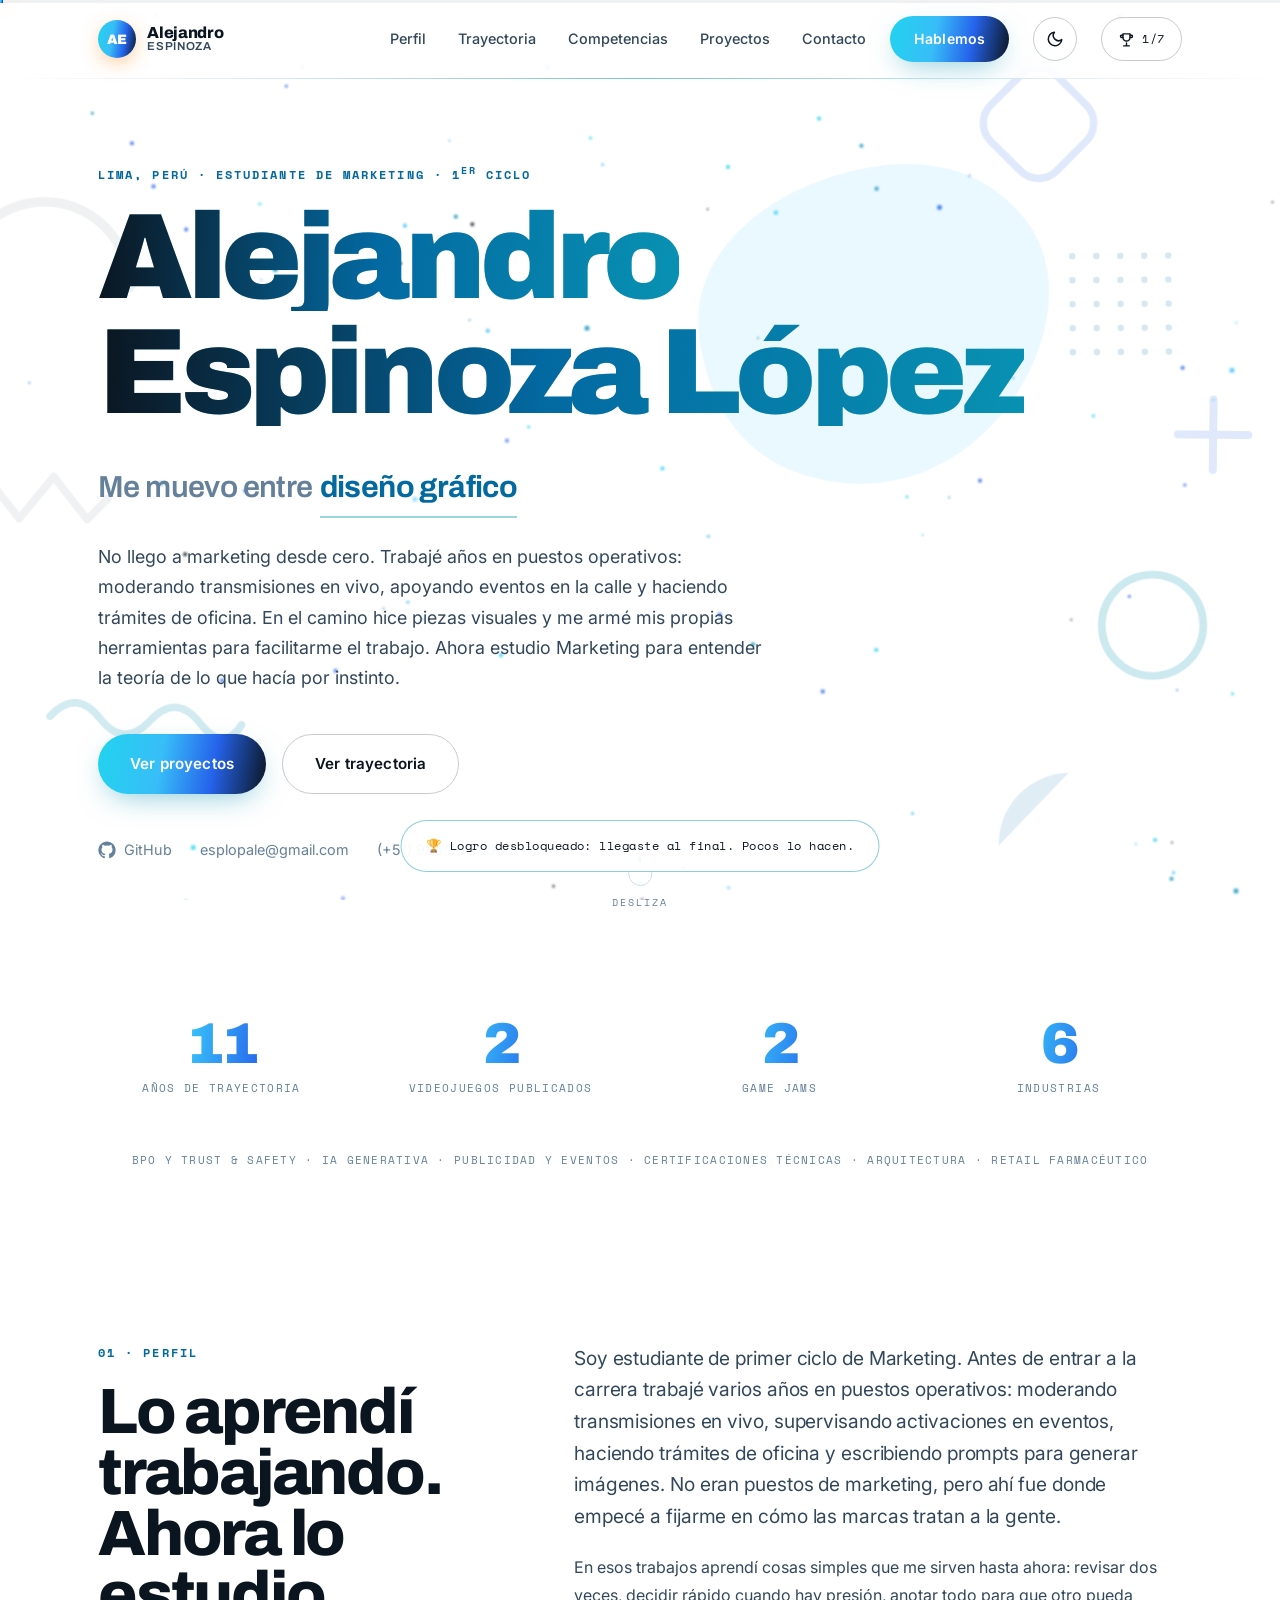
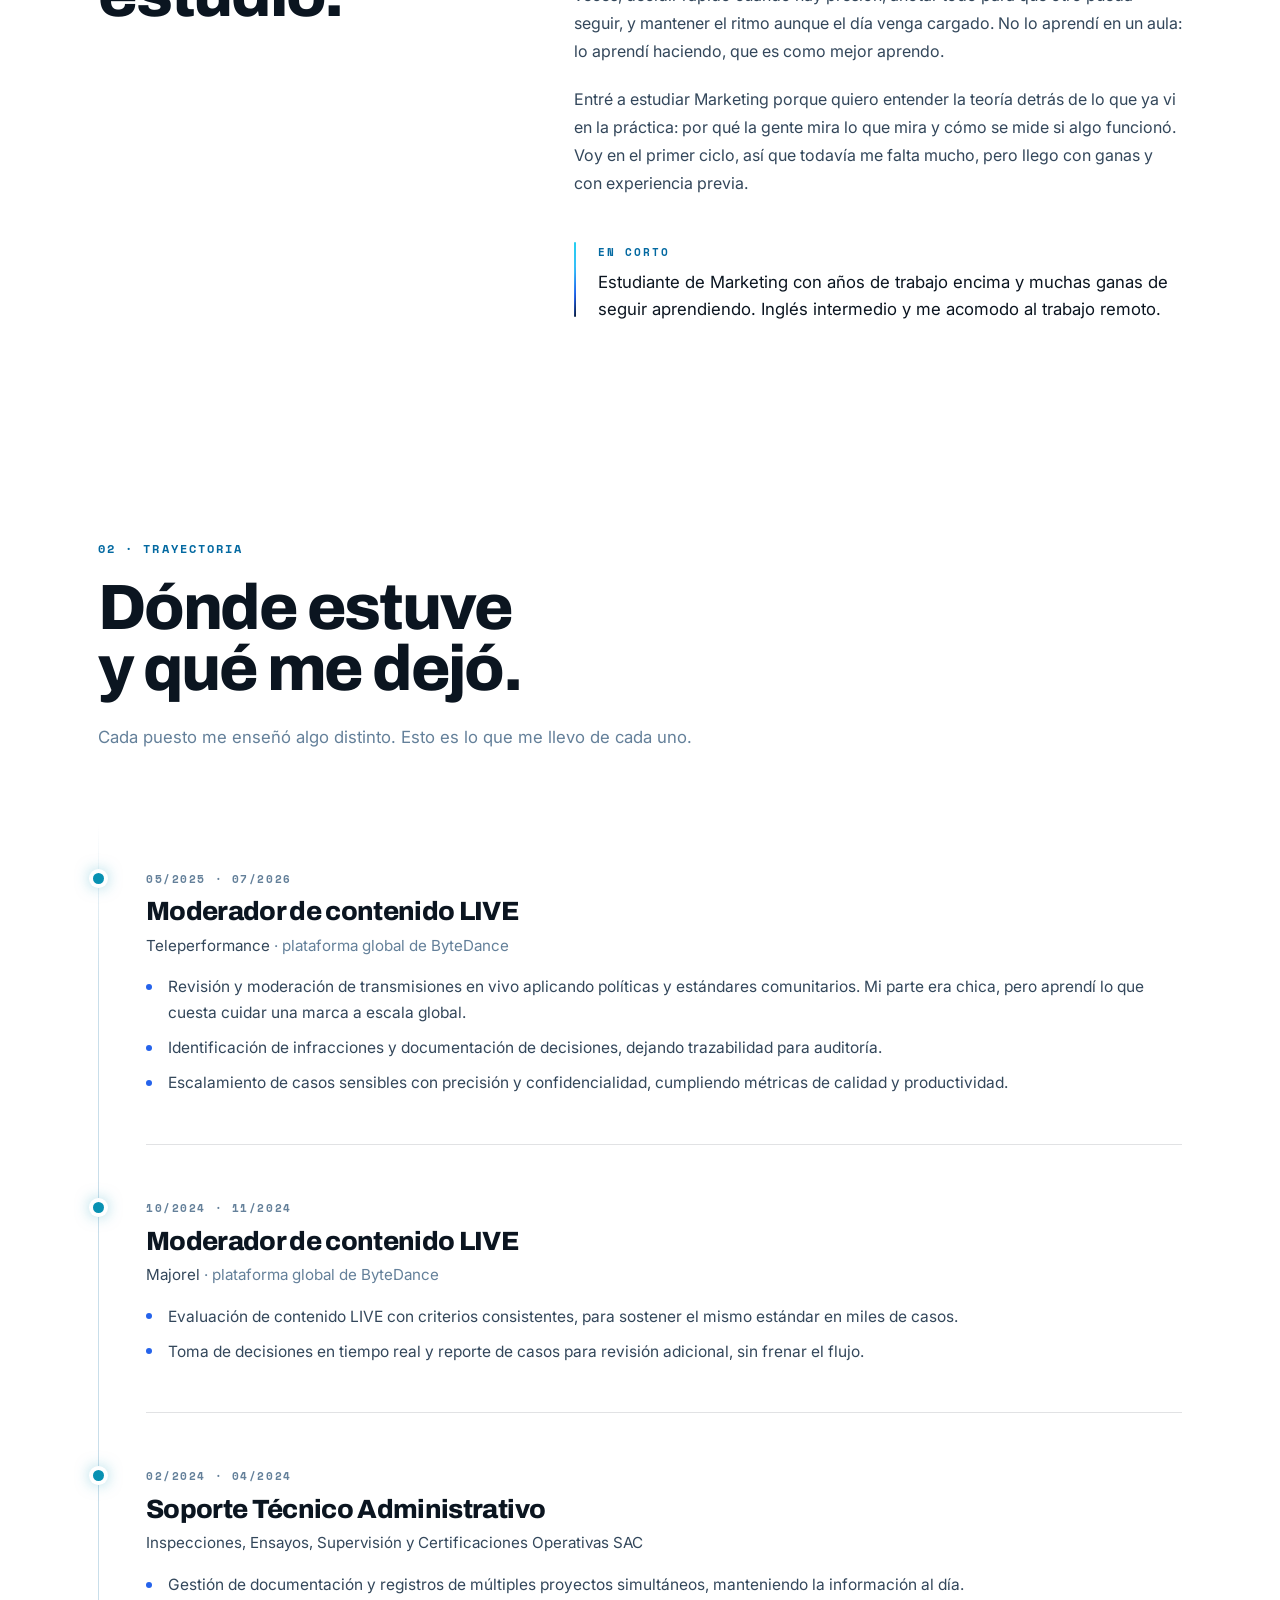
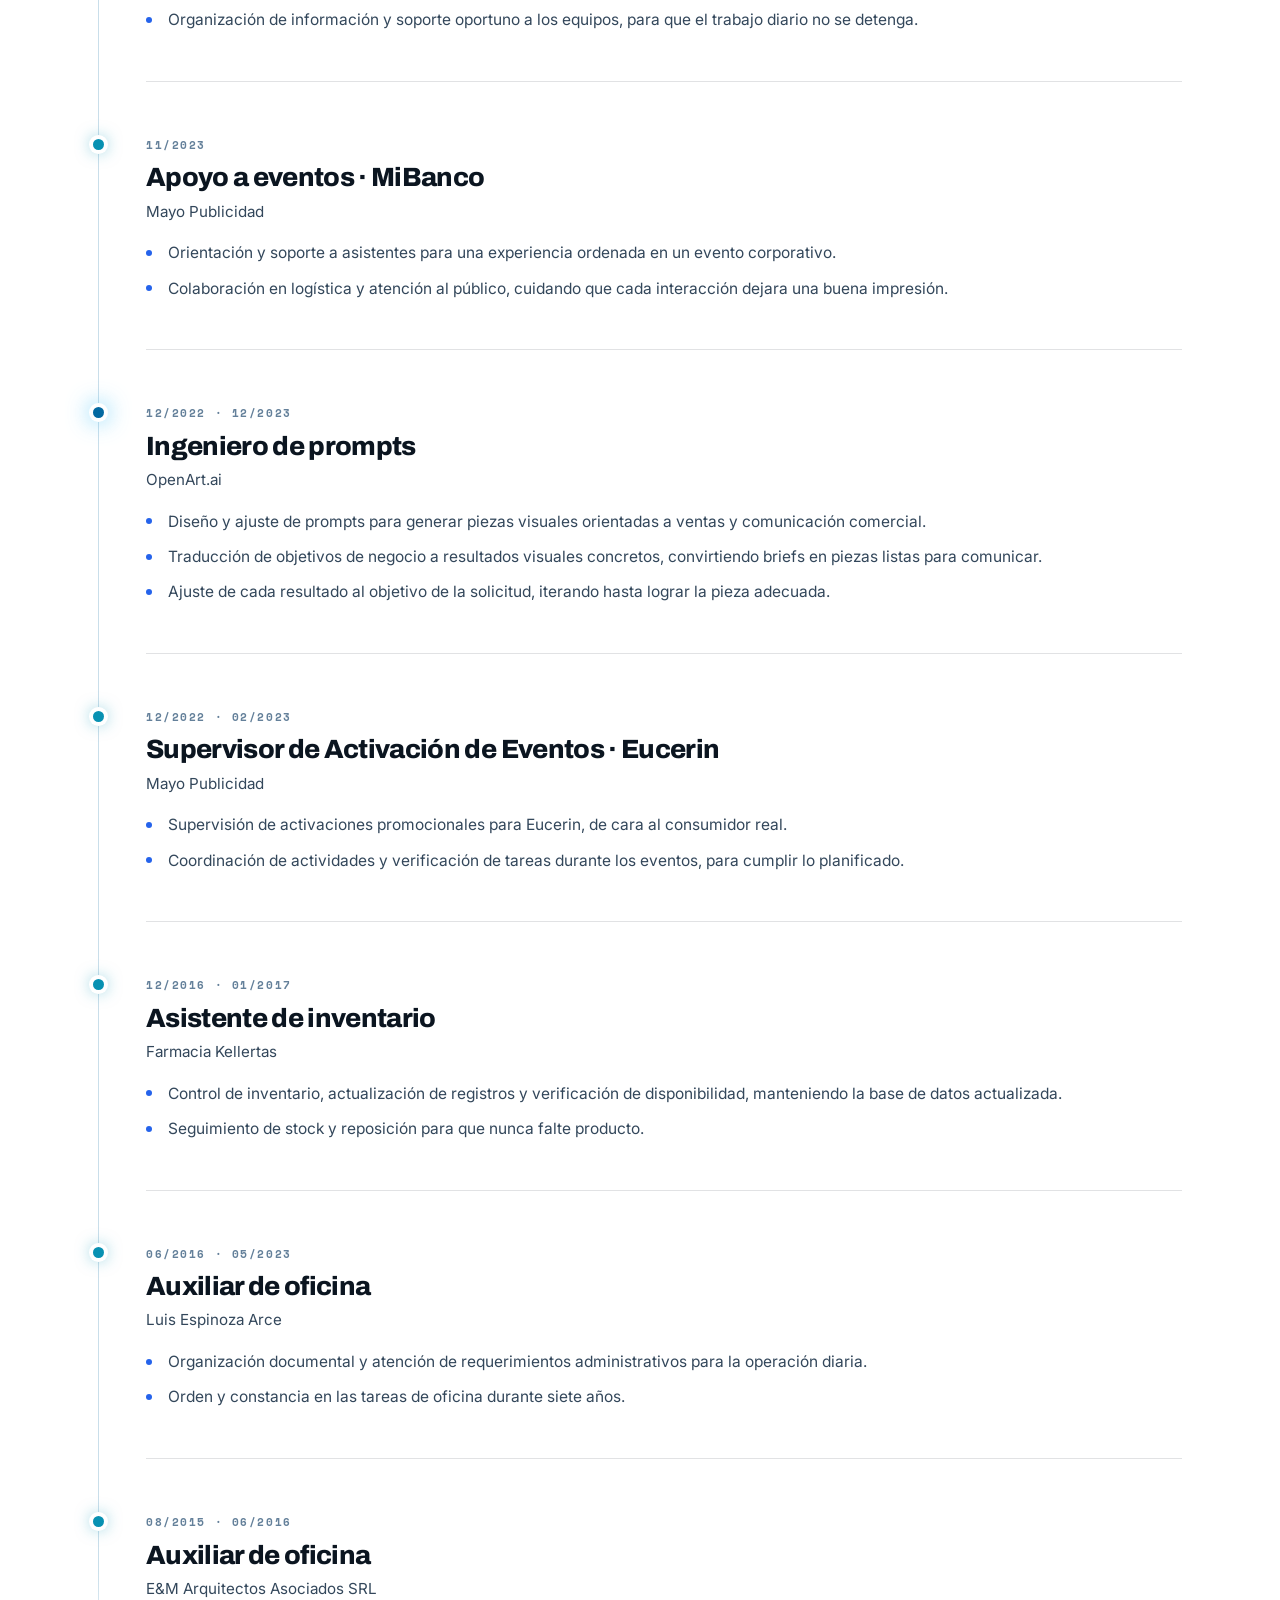
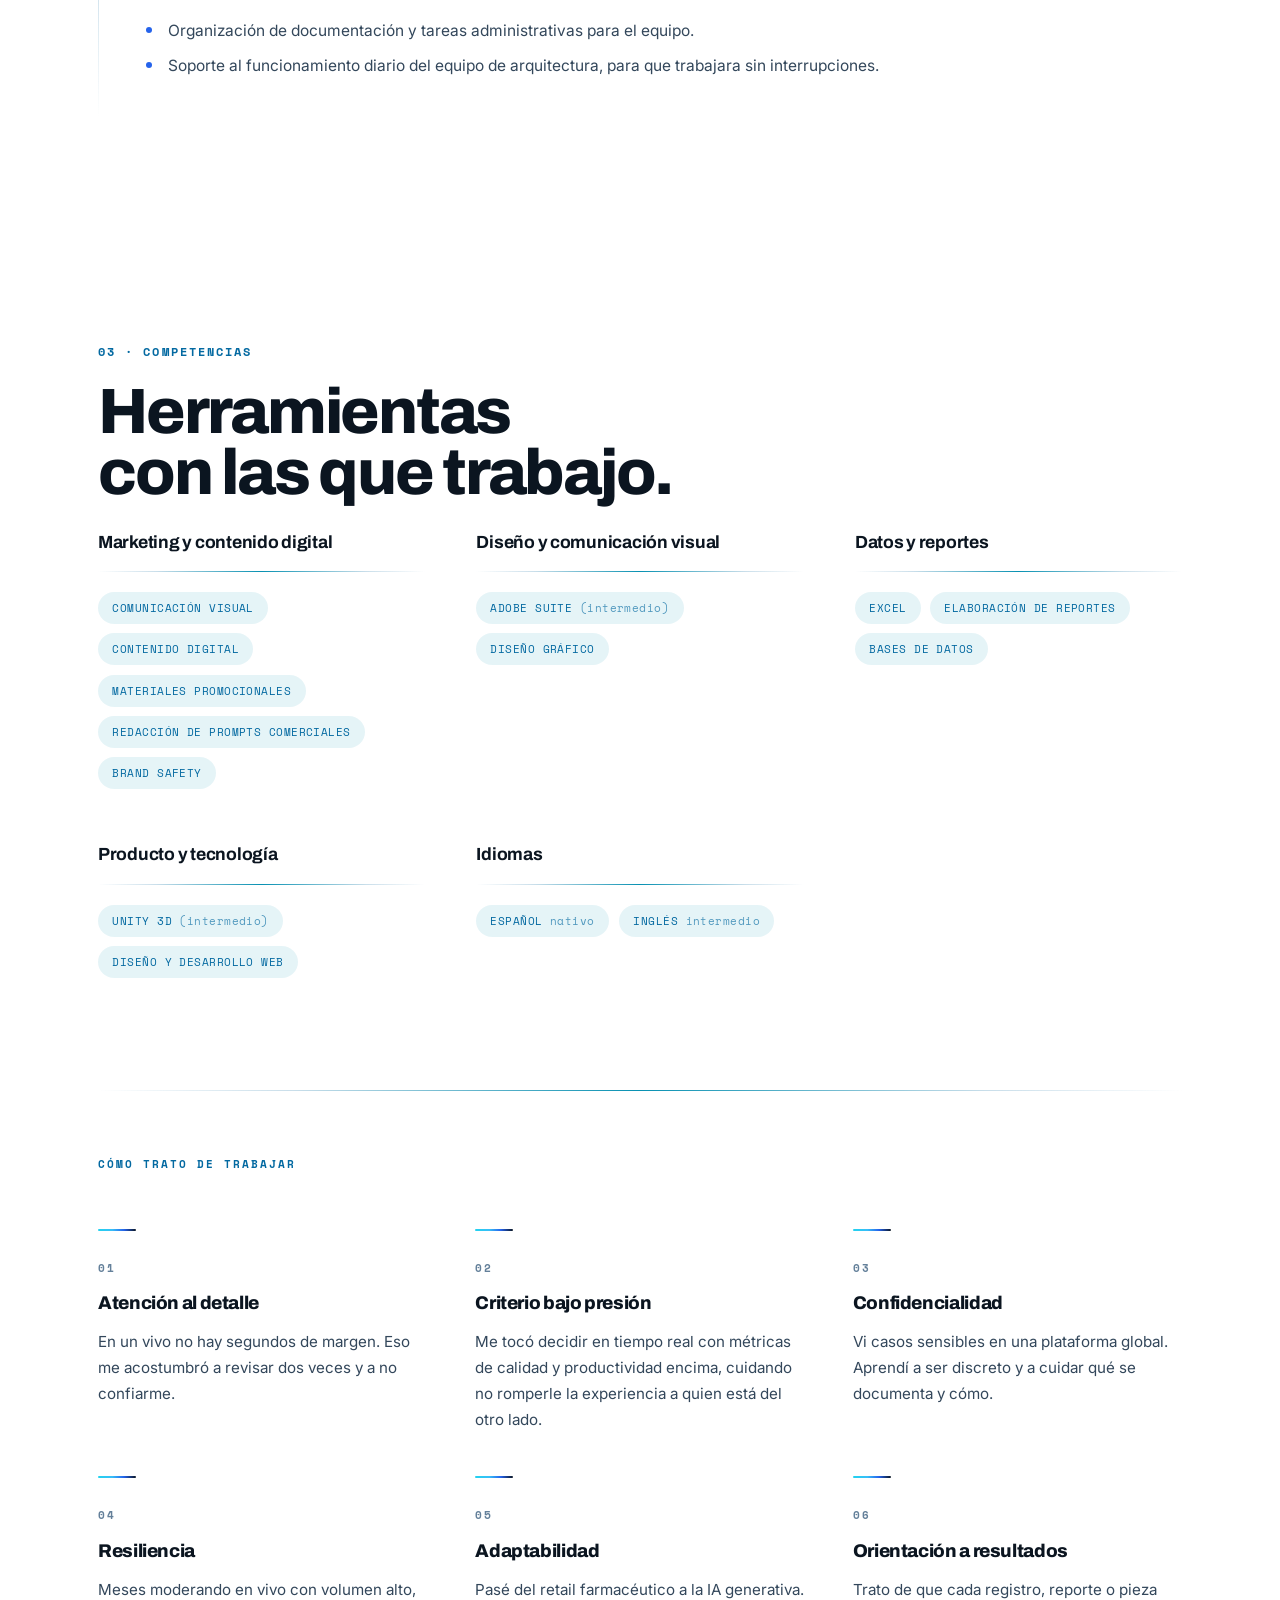
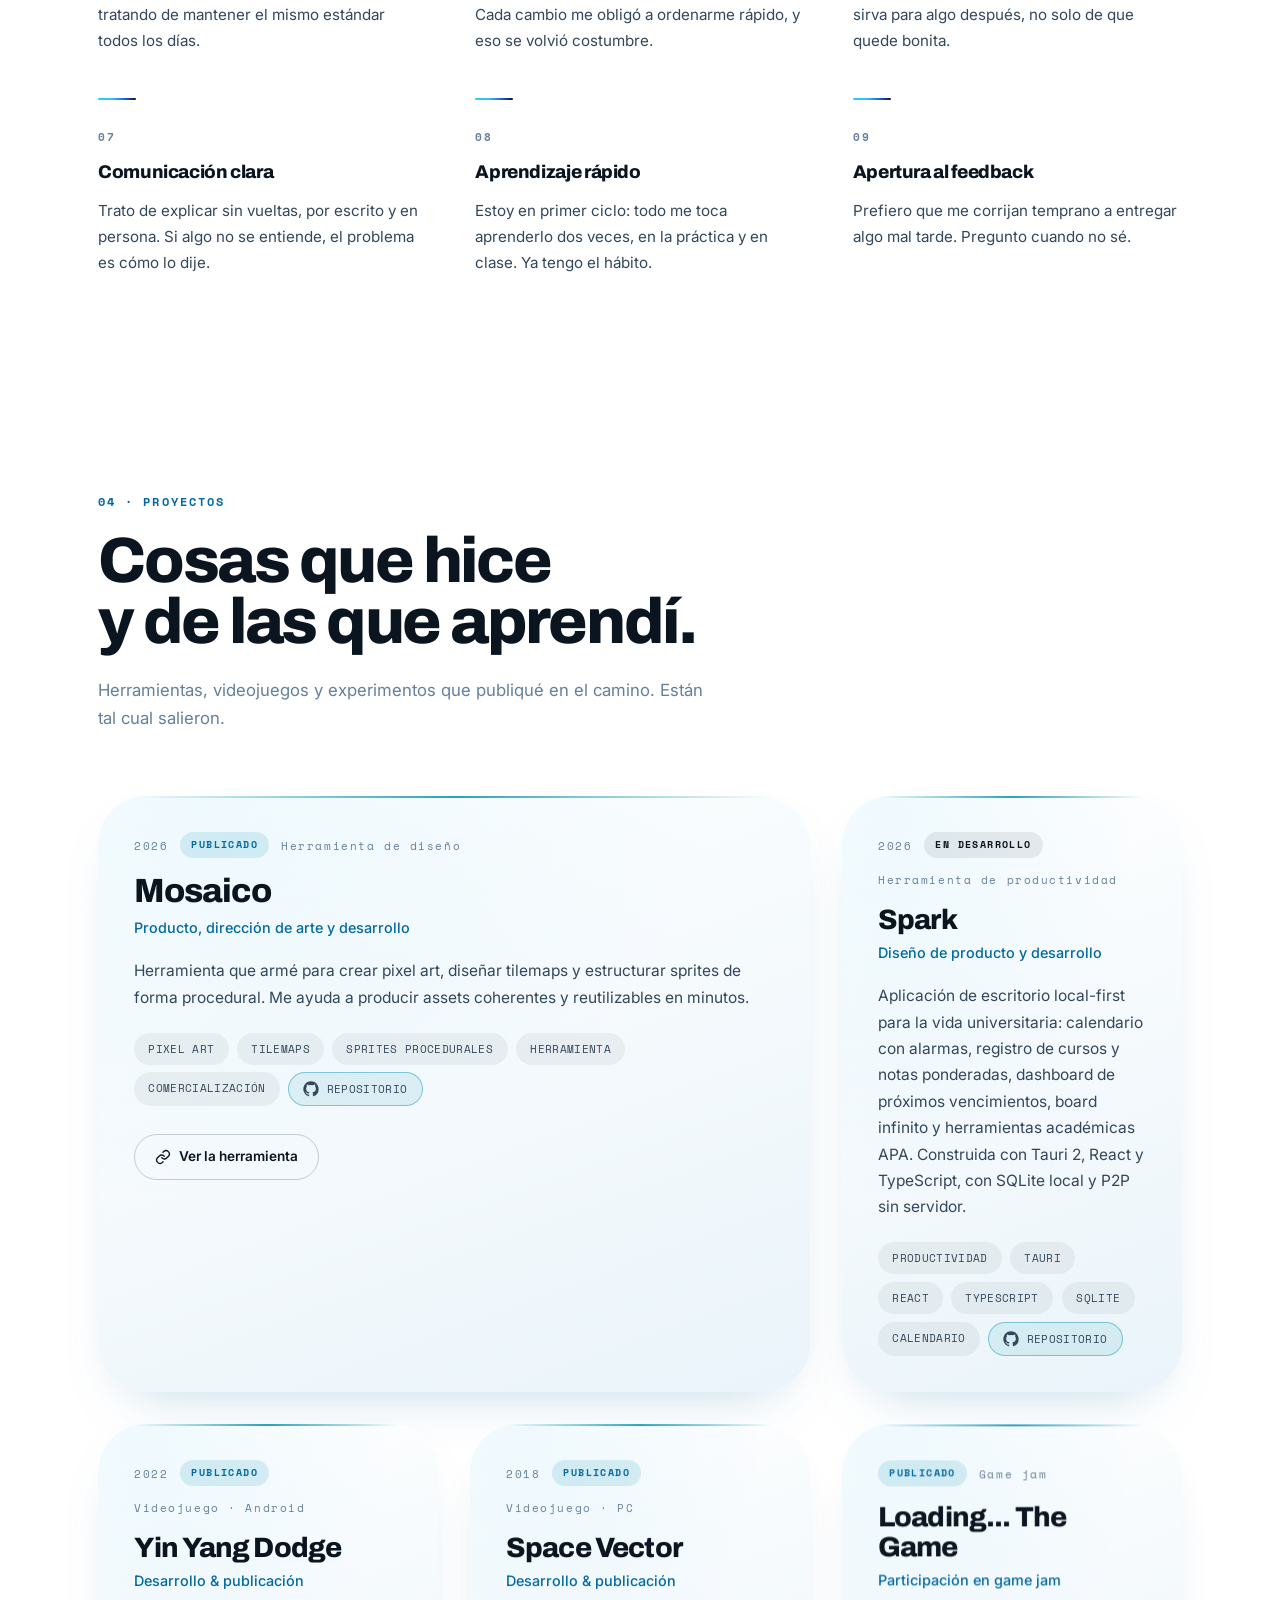
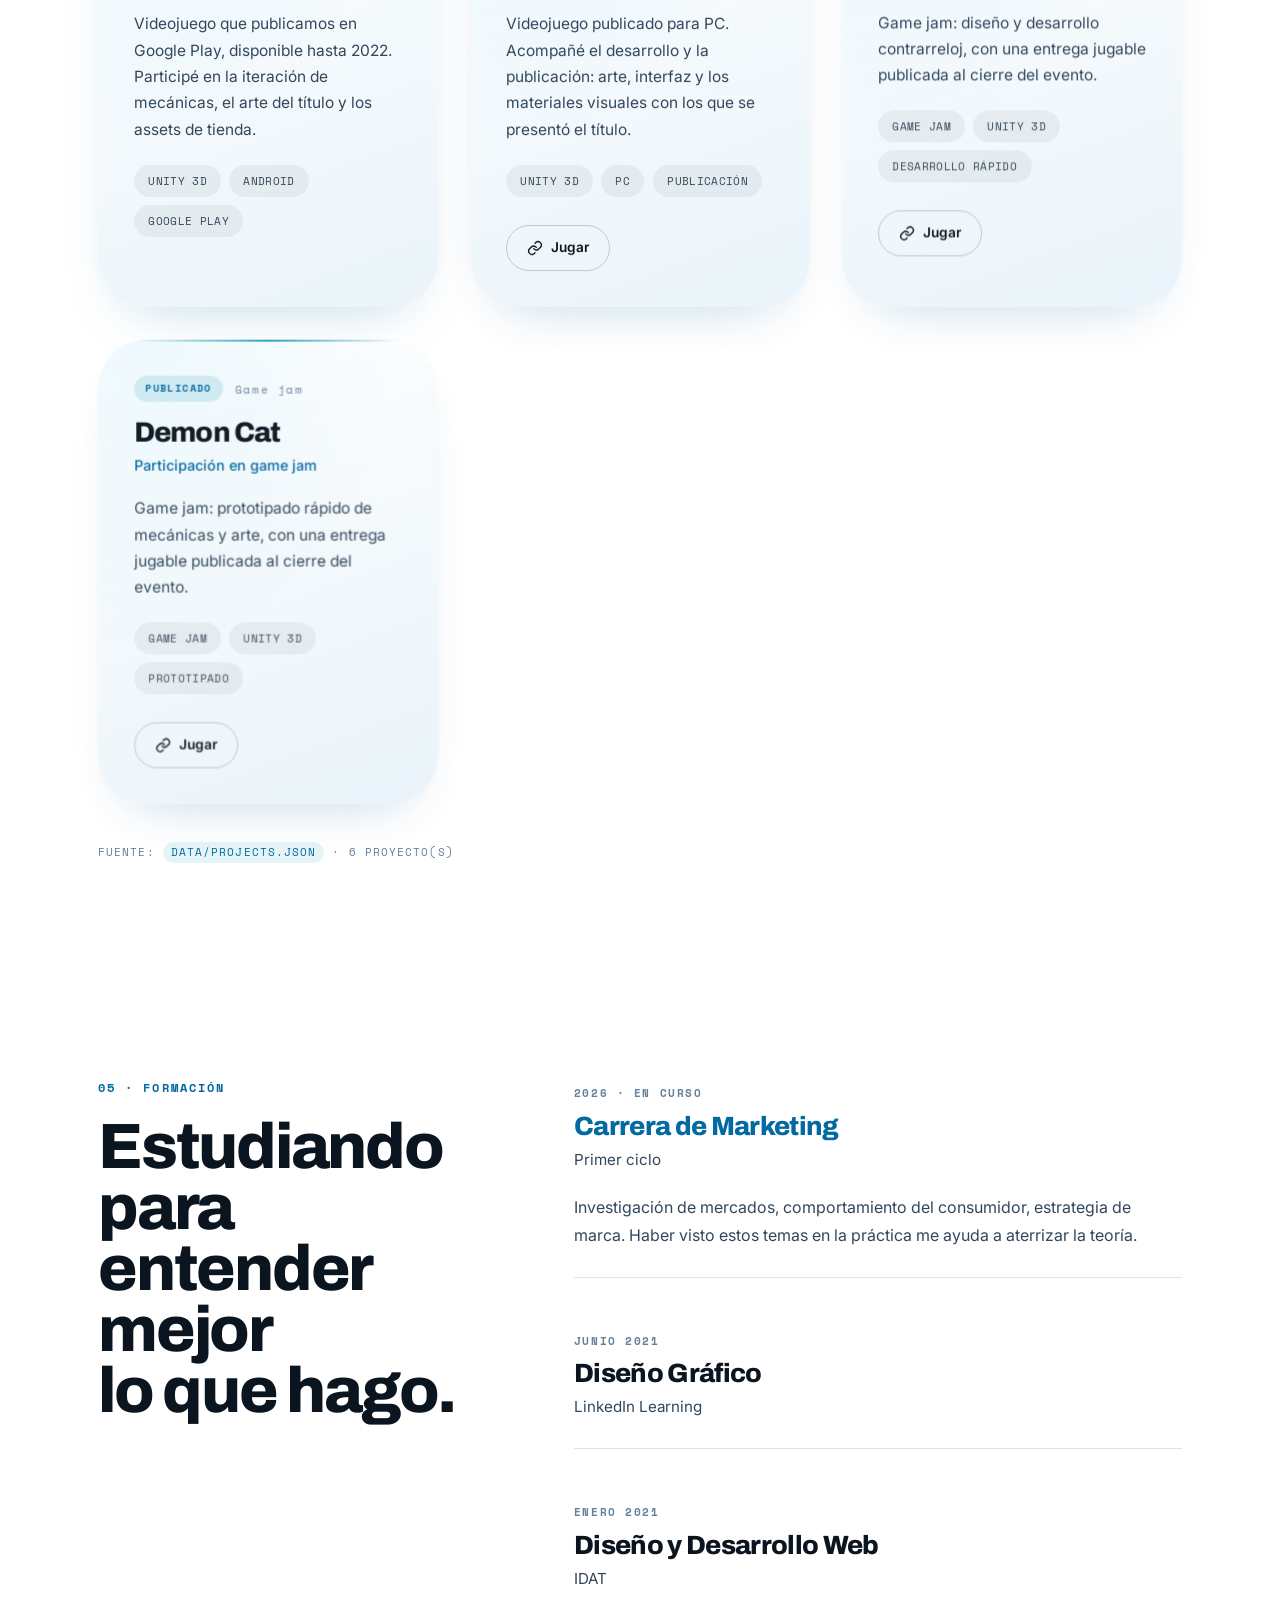
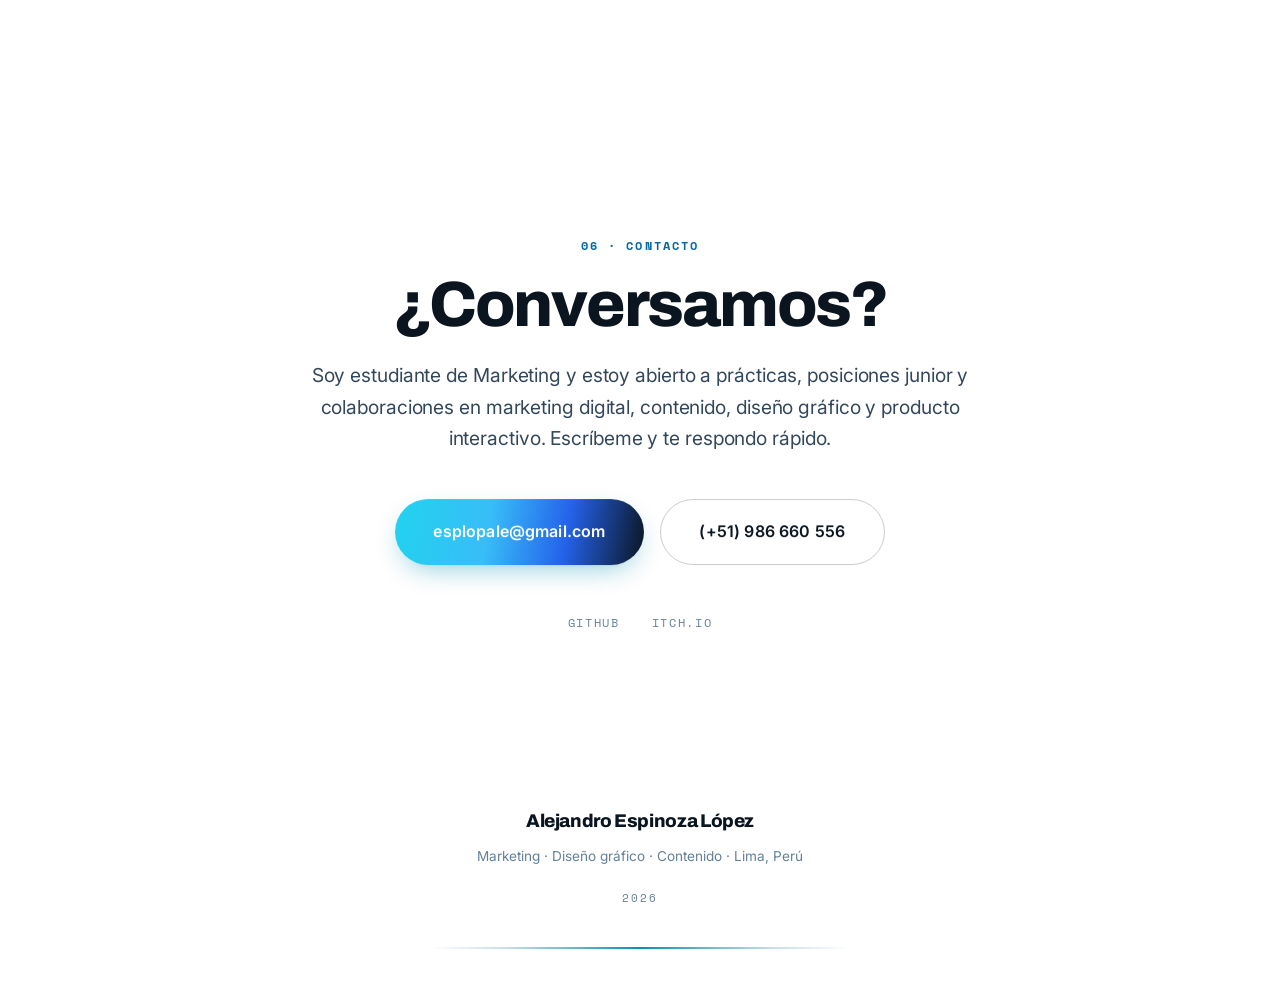
==== index.html @ 207129c5 "8 easter eggs de celular con tabla propia" ====
<!DOCTYPE html>
<html lang="es">
<head>
<meta charset="UTF-8">
<meta name="viewport" content="width=device-width, initial-scale=1.0">
<title>Alejandro Espinoza López · Marketing &amp; Diseño Gráfico</title>
<meta name="description" content="Portafolio de Alejandro Espinoza López, estudiante de Marketing: diseño gráfico, contenido y herramientas de pixel art. Años de trabajo operativo encima, sigo aprendiendo.">
<meta name="theme-color" content="#0A0705">

<meta property="og:type" content="website">
<meta property="og:title" content="Alejandro Espinoza López · Marketing &amp; Diseño Gráfico">
<meta property="og:description" content="Vengo de puestos operativos y de hacer piezas visuales por mi cuenta. Ahora lo estudio en serio: Marketing + Diseño.">
<meta property="og:image" content="assets/img/og-cover.svg">

<link rel="icon" href="assets/img/favicon.svg" type="image/svg+xml">
<!-- Sin JS el contenido debe verse completo: solo ocultamos para animar si hay JS -->
<script>document.documentElement.className += " js";</script>
<!-- Tema inicial antes del primer pintado: evita parpadeo entre oscuro y claro -->
<script>(function(){try{var t=localStorage.getItem("portafolio-theme");if(!t&&window.matchMedia&&matchMedia("(prefers-color-scheme: light)").matches){t="light";}document.documentElement.setAttribute("data-theme",t||"dark");}catch(e){document.documentElement.setAttribute("data-theme","dark");}})();</script>
<link rel="preconnect" href="https://fonts.googleapis.com">
<link rel="preconnect" href="https://fonts.gstatic.com" crossorigin>
<link href="https://fonts.googleapis.com/css2?family=Archivo:wght@400;600;700;800;900&family=Inter:wght@400;500;600&family=Space+Mono:wght@400;700&display=swap" rel="stylesheet">
<link rel="stylesheet" href="assets/css/style.css">
</head>

<body>

<!-- ░░ Capas de ambiente ░░ -->
<div class="progress-bar" aria-hidden="true"><span id="progressFill"></span></div>
<div class="ember-field" id="emberField" aria-hidden="true"></div>

<div class="memphis" aria-hidden="true">
  <svg class="mm mm-arc"   viewBox="0 0 200 200"><path d="M10 190 A90 90 0 0 1 190 190" fill="none" stroke="currentColor" stroke-width="10" stroke-linecap="round"/></svg>
  <svg class="mm mm-ring"  viewBox="0 0 200 200"><circle cx="100" cy="100" r="78" fill="none" stroke="currentColor" stroke-width="12"/></svg>
  <svg class="mm mm-dots"  viewBox="0 0 120 120"><defs><pattern id="dg" width="24" height="24" patternUnits="userSpaceOnUse"><circle cx="4" cy="4" r="3.2" fill="currentColor"/></pattern></defs><rect width="120" height="120" fill="url(#dg)"/></svg>
  <svg class="mm mm-squig" viewBox="0 0 240 80"><path d="M5 40 Q35 5 65 40 T125 40 T185 40 T235 40" fill="none" stroke="currentColor" stroke-width="9" stroke-linecap="round"/></svg>
  <svg class="mm mm-lozen" viewBox="0 0 160 160"><rect x="18" y="18" width="124" height="124" rx="34" transform="rotate(45 80 80)" fill="none" stroke="currentColor" stroke-width="10"/></svg>
  <svg class="mm mm-zig"   viewBox="0 0 200 90"><path d="M8 70 L48 20 L88 70 L128 20 L168 70 L192 45" fill="none" stroke="currentColor" stroke-width="9" stroke-linecap="round" stroke-linejoin="round"/></svg>
  <svg class="mm mm-blob"  viewBox="0 0 300 260"><path d="M258 46c34 44 12 108-24 145s-84 51-133 36S28 172 24 122 62 32 116 15s108-13 142 31Z" fill="currentColor"/></svg>
  <svg class="mm mm-half"  viewBox="0 0 200 110"><path d="M100 100 A95 95 0 0 1 195 5 Z" fill="currentColor"/></svg>
  <svg class="mm mm-cross" viewBox="0 0 100 100"><path d="M50 6v88M6 50h88" stroke="currentColor" stroke-width="10" stroke-linecap="round"/></svg>
</div>

<!-- ░░ Navegación ░░ -->
<header class="nav" id="nav">
  <div class="nav-inner">
    <a href="#inicio" class="brand" aria-label="Ir al inicio">
      <span class="brand-mark">AE</span>
      <span class="brand-text">Alejandro<em>Espinoza</em></span>
    </a>

    <nav class="nav-links" aria-label="Navegación principal">
      <a href="#perfil">Perfil</a>
      <a href="#trayectoria">Trayectoria</a>
      <a href="#competencias">Competencias</a>
      <a href="#proyectos">Proyectos</a>
      <a href="#contacto">Contacto</a>
    </nav>

    <a href="#contacto" class="btn btn-flame nav-cta">Hablemos</a>

    <button class="theme-toggle" id="themeToggle" aria-label="Cambiar a tema claro" aria-pressed="false">
      <svg class="icon-sun" viewBox="0 0 24 24" fill="none" stroke="currentColor" stroke-width="2" stroke-linecap="round" aria-hidden="true"><circle cx="12" cy="12" r="4"/><path d="M12 2v2M12 20v2M4.9 4.9l1.4 1.4M17.7 17.7l1.4 1.4M2 12h2M20 12h2M4.9 19.1l1.4-1.4M17.7 6.3l1.4-1.4"/></svg>
      <svg class="icon-moon" viewBox="0 0 24 24" fill="none" stroke="currentColor" stroke-width="2" stroke-linecap="round" stroke-linejoin="round" aria-hidden="true"><path d="M21 12.8A9 9 0 1 1 11.2 3a7 7 0 0 0 9.8 9.8Z"/></svg>
    </button>

    <button class="trophy-btn" id="eggBtn" aria-label="Ver huevos de pascua" aria-haspopup="dialog">
      <svg viewBox="0 0 24 24" fill="none" stroke="currentColor" stroke-width="2" stroke-linecap="round" stroke-linejoin="round" aria-hidden="true"><path d="M8 21h8M12 17v4M7 4h10v5a5 5 0 0 1-10 0V4Z"/><path d="M7 6H4.5A1.5 1.5 0 0 0 6 9H7M17 6h2.5A1.5 1.5 0 0 1 18 9h-1"/></svg>
      <span class="egg-count" id="eggCount">0/7</span>
    </button>

    <button class="burger" id="burger" aria-label="Abrir menú" aria-expanded="false" aria-controls="menu">
      <span></span><span></span><span></span>
    </button>
  </div>
  <div class="nav-hair" aria-hidden="true"></div>
</header>

<div class="menu" id="menu" aria-hidden="true">
  <a href="#perfil">Perfil</a>
  <a href="#trayectoria">Trayectoria</a>
  <a href="#competencias">Competencias</a>
  <a href="#proyectos">Proyectos</a>
  <a href="#formacion">Formación</a>
  <a href="#contacto">Contacto</a>
</div>

<main>

<!-- ░░ HERO ░░ -->
<section id="inicio" class="hero">
  <div class="wrap hero-wrap">
    <p class="eyebrow hero-eyebrow">Lima, Perú · Estudiante de Marketing · 1<sup>er</sup> ciclo</p>

    <h1 class="hero-title">
      <span class="title-secret" aria-hidden="true">hecho a mano, con café</span>
      <span class="line"><span class="ch">Alejandro</span></span>
      <span class="line"><span class="ch">Espinoza López</span></span>
    </h1>

    <p class="hero-rotator">
      <span class="rot-static">Me muevo entre</span>
      <span class="rot-word" id="rotWord">marketing digital</span>
    </p>

    <p class="hero-lead">
      No llego a marketing desde cero. Trabajé años en puestos operativos: moderando
      transmisiones en vivo, apoyando eventos en la calle y haciendo trámites de
      oficina. En el camino hice piezas visuales y me armé mis propias herramientas
      para facilitarme el trabajo. Ahora estudio Marketing para entender la teoría
      de lo que hacía por instinto.
    </p>

    <div class="hero-actions">
      <a href="#proyectos" class="btn btn-flame">Ver proyectos</a>
      <a href="#trayectoria" class="btn btn-ghost">Ver trayectoria</a>
    </div>

    <div class="hero-meta">
      <a href="https://github.com/AlexandreInking" target="_blank" rel="noopener" class="hero-meta-link">
        <svg viewBox="0 0 24 24" width="18" height="18" fill="currentColor" aria-hidden="true"><path d="M12 .5C5.73.5.5 5.73.5 12c0 5.08 3.29 9.39 7.86 10.91.58.11.79-.25.79-.56v-2c-3.2.7-3.88-1.54-3.88-1.54-.53-1.34-1.29-1.7-1.29-1.7-1.05-.72.08-.7.08-.7 1.16.08 1.77 1.19 1.77 1.19 1.03 1.77 2.7 1.26 3.36.96.1-.75.4-1.26.73-1.55-2.55-.29-5.24-1.28-5.24-5.69 0-1.26.45-2.29 1.19-3.1-.12-.29-.52-1.46.11-3.05 0 0 .96-.3 3.15 1.18a10.9 10.9 0 0 1 5.74 0c2.18-1.49 3.14-1.18 3.14-1.18.63 1.59.23 2.76.12 3.05.74.81 1.19 1.84 1.19 3.1 0 4.42-2.7 5.39-5.26 5.68.41.36.78 1.06.78 2.14v3.17c0 .31.21.68.8.56A11.51 11.51 0 0 0 23.5 12C23.5 5.73 18.27.5 12 .5Z"/></svg>
        GitHub
      </a>
      <a href="mailto:esplopale@gmail.com" class="hero-meta-link">esplopale@gmail.com</a>
      <a href="tel:+51986660556" class="hero-meta-link">(+51) 986 660 556</a>
    </div>
  </div>

  <a href="#perfil" class="scroll-cue" aria-label="Bajar al perfil">
    <span class="cue-mouse"><i></i></span>
    <span class="cue-text">Desliza</span>
  </a>
</section>

<!-- ░░ MÉTRICAS ░░ -->
<section class="metrics" aria-label="Cifras clave">
  <div class="wrap metrics-grid">
    <div class="metric"><span class="metric-num" data-count="11">0</span><span class="metric-label">Años de trayectoria</span></div>
    <div class="metric"><span class="metric-num" data-count="2">0</span><span class="metric-label">Videojuegos publicados</span></div>
    <div class="metric"><span class="metric-num" data-count="2">0</span><span class="metric-label">Game jams</span></div>
    <div class="metric"><span class="metric-num" data-count="6">0</span><span class="metric-label">Industrias</span></div>
  </div>
  <div class="wrap">
    <p class="metrics-note">BPO y Trust&nbsp;&amp;&nbsp;Safety · IA generativa · Publicidad y eventos · Certificaciones técnicas · Arquitectura · Retail farmacéutico</p>
  </div>
</section>

<!-- ░░ PERFIL ░░ -->
<section id="perfil" class="section">
  <div class="wrap split">
    <div class="split-side">
      <p class="eyebrow">01 · Perfil</p>
      <h2 class="h2">Lo aprendí trabajando.<br>Ahora lo estudio.</h2>
    </div>

    <div class="split-main">
      <p class="lead">
        Soy estudiante de primer ciclo de Marketing. Antes de entrar a la carrera
        trabajé varios años en puestos operativos: moderando transmisiones en vivo,
        supervisando activaciones en eventos, haciendo trámites de oficina y
        escribiendo prompts para generar imágenes. No eran puestos de marketing,
        pero ahí fue donde empecé a fijarme en cómo las marcas tratan a la gente.
      </p>
      <p class="body">
        En esos trabajos aprendí cosas simples que me sirven hasta ahora: revisar
        dos veces, decidir rápido cuando hay presión, anotar todo para que otro
        pueda seguir, y mantener el ritmo aunque el día venga cargado. No lo aprendí
        en un aula: lo aprendí haciendo, que es como mejor aprendo.
      </p>
      <p class="body">
        Entré a estudiar Marketing porque quiero entender la teoría detrás de lo que
        ya vi en la práctica: por qué la gente mira lo que mira y cómo se mide si
        algo funcionó. Voy en el primer ciclo, así que todavía me falta mucho,
        pero llego con ganas y con experiencia previa.
      </p>

      <div class="twist-block">
        <span class="twist-tag">En corto</span>
        <p>Estudiante de Marketing con años de trabajo encima y muchas ganas de seguir
           aprendiendo. Inglés intermedio y me acomodo al trabajo remoto.</p>
      </div>
    </div>
  </div>
</section>

<!-- ░░ TRAYECTORIA ░░ -->
<section id="trayectoria" class="section">
  <div class="wrap">
    <p class="eyebrow">02 · Trayectoria</p>
    <h2 class="h2 section-head">Dónde estuve<br>y qué me dejó.</h2>
    <p class="section-sub">Cada puesto me enseñó algo distinto. Esto es lo que me llevo de cada uno.</p>

    <div class="timeline" id="timeline">

      <article class="tl-item">
        <span class="tl-node" aria-hidden="true"></span>
        <div class="tl-body">
          <span class="tl-period">05/2025 · 07/2026</span>
          <h3 class="tl-role">Moderador de contenido LIVE</h3>
          <p class="tl-org">Teleperformance <span class="tl-client">· plataforma global de ByteDance</span></p>
          <ul class="tl-points">
            <li>Revisión y moderación de transmisiones en vivo aplicando políticas y estándares comunitarios. Mi parte era chica, pero aprendí lo que cuesta cuidar una marca a escala global.</li>
            <li>Identificación de infracciones y documentación de decisiones, dejando trazabilidad para auditoría.</li>
            <li>Escalamiento de casos sensibles con precisión y confidencialidad, cumpliendo métricas de calidad y productividad.</li>
          </ul>
        </div>
      </article>

      <article class="tl-item">
        <span class="tl-node" aria-hidden="true"></span>
        <div class="tl-body">
          <span class="tl-period">10/2024 · 11/2024</span>
          <h3 class="tl-role">Moderador de contenido LIVE</h3>
          <p class="tl-org">Majorel <span class="tl-client">· plataforma global de ByteDance</span></p>
          <ul class="tl-points">
            <li>Evaluación de contenido LIVE con criterios consistentes, para sostener el mismo estándar en miles de casos.</li>
            <li>Toma de decisiones en tiempo real y reporte de casos para revisión adicional, sin frenar el flujo.</li>
          </ul>
        </div>
      </article>

      <article class="tl-item">
        <span class="tl-node" aria-hidden="true"></span>
        <div class="tl-body">
          <span class="tl-period">02/2024 · 04/2024</span>
          <h3 class="tl-role">Soporte Técnico Administrativo</h3>
          <p class="tl-org">Inspecciones, Ensayos, Supervisión y Certificaciones Operativas SAC</p>
          <ul class="tl-points">
            <li>Gestión de documentación y registros de múltiples proyectos simultáneos, manteniendo la información al día.</li>
            <li>Organización de información y soporte oportuno a los equipos, para que el trabajo diario no se detenga.</li>
          </ul>
        </div>
      </article>

      <article class="tl-item">
        <span class="tl-node" aria-hidden="true"></span>
        <div class="tl-body">
          <span class="tl-period">11/2023</span>
          <h3 class="tl-role">Apoyo a eventos · MiBanco</h3>
          <p class="tl-org">Mayo Publicidad</p>
          <ul class="tl-points">
            <li>Orientación y soporte a asistentes para una experiencia ordenada en un evento corporativo.</li>
            <li>Colaboración en logística y atención al público, cuidando que cada interacción dejara una buena impresión.</li>
          </ul>
        </div>
      </article>

      <article class="tl-item tl-highlight">
        <span class="tl-node" aria-hidden="true"></span>
        <div class="tl-body">
          <span class="tl-period">12/2022 · 12/2023</span>
          <h3 class="tl-role">Ingeniero de prompts</h3>
          <p class="tl-org">OpenArt.ai</p>
          <ul class="tl-points">
            <li>Diseño y ajuste de prompts para generar piezas visuales orientadas a ventas y comunicación comercial.</li>
            <li>Traducción de objetivos de negocio a resultados visuales concretos, convirtiendo briefs en piezas listas para comunicar.</li>
            <li>Ajuste de cada resultado al objetivo de la solicitud, iterando hasta lograr la pieza adecuada.</li>
          </ul>
        </div>
      </article>

      <article class="tl-item">
        <span class="tl-node" aria-hidden="true"></span>
        <div class="tl-body">
          <span class="tl-period">12/2022 · 02/2023</span>
          <h3 class="tl-role">Supervisor de Activación de Eventos · Eucerin</h3>
          <p class="tl-org">Mayo Publicidad</p>
          <ul class="tl-points">
            <li>Supervisión de activaciones promocionales para Eucerin, de cara al consumidor real.</li>
            <li>Coordinación de actividades y verificación de tareas durante los eventos, para cumplir lo planificado.</li>
          </ul>
        </div>
      </article>

      <article class="tl-item">
        <span class="tl-node" aria-hidden="true"></span>
        <div class="tl-body">
          <span class="tl-period">12/2016 · 01/2017</span>
          <h3 class="tl-role">Asistente de inventario</h3>
          <p class="tl-org">Farmacia Kellertas</p>
          <ul class="tl-points">
            <li>Control de inventario, actualización de registros y verificación de disponibilidad, manteniendo la base de datos actualizada.</li>
            <li>Seguimiento de stock y reposición para que nunca falte producto.</li>
          </ul>
        </div>
      </article>

      <article class="tl-item">
        <span class="tl-node" aria-hidden="true"></span>
        <div class="tl-body">
          <span class="tl-period">06/2016 · 05/2023</span>
          <h3 class="tl-role">Auxiliar de oficina</h3>
          <p class="tl-org">Luis Espinoza Arce</p>
          <ul class="tl-points">
            <li>Organización documental y atención de requerimientos administrativos para la operación diaria.</li>
            <li>Orden y constancia en las tareas de oficina durante siete años.</li>
          </ul>
        </div>
      </article>

      <article class="tl-item">
        <span class="tl-node" aria-hidden="true"></span>
        <div class="tl-body">
          <span class="tl-period">08/2015 · 06/2016</span>
          <h3 class="tl-role">Auxiliar de oficina</h3>
          <p class="tl-org">E&amp;M Arquitectos Asociados SRL</p>
          <ul class="tl-points">
            <li>Organización de documentación y tareas administrativas para el equipo.</li>
            <li>Soporte al funcionamiento diario del equipo de arquitectura, para que trabajara sin interrupciones.</li>
          </ul>
        </div>
      </article>

    </div>
  </div>
</section>

<!-- ░░ COMPETENCIAS ░░ -->
<section id="competencias" class="section">
  <div class="wrap">
    <p class="eyebrow">03 · Competencias</p>
    <h2 class="h2 section-head">Herramientas<br>con las que trabajo.</h2>

    <div class="skills">

      <div class="skill-cluster">
        <h3 class="cluster-title">Marketing y contenido digital</h3>
        <div class="chips">
          <span class="chip">Comunicación visual</span>
          <span class="chip">Contenido digital</span>
          <span class="chip">Materiales promocionales</span>
          <span class="chip">Redacción de prompts comerciales</span>
          <span class="chip">Brand safety</span>
        </div>
      </div>

      <div class="skill-cluster">
        <h3 class="cluster-title">Diseño y comunicación visual</h3>
        <div class="chips">
          <span class="chip">Adobe Suite <em>(intermedio)</em></span>
          <span class="chip">Diseño gráfico</span>
        </div>
      </div>

      <div class="skill-cluster">
        <h3 class="cluster-title">Datos y reportes</h3>
        <div class="chips">
          <span class="chip">Excel</span>
          <span class="chip">Elaboración de reportes</span>
          <span class="chip">Bases de datos</span>
        </div>
      </div>

      <div class="skill-cluster">
        <h3 class="cluster-title">Producto y tecnología</h3>
        <div class="chips">
          <span class="chip">Unity 3D <em>(intermedio)</em></span>
          <span class="chip">Diseño y desarrollo web</span>
        </div>
      </div>

      <div class="skill-cluster">
        <h3 class="cluster-title">Idiomas</h3>
        <div class="chips">
          <span class="chip">Español <em>nativo</em></span>
          <span class="chip">Inglés <em>intermedio</em></span>
        </div>
      </div>

    </div>

    <div class="softs">
      <p class="softs-kicker">Cómo trato de trabajar</p>

      <div class="softs-grid">
        <div class="soft">
          <span class="soft-num">01</span>
          <h4>Atención al detalle</h4>
          <p>En un vivo no hay segundos de margen. Eso me acostumbró a revisar dos veces
             y a no confiarme.</p>
        </div>

        <div class="soft">
          <span class="soft-num">02</span>
          <h4>Criterio bajo presión</h4>
          <p>Me tocó decidir en tiempo real con métricas de calidad y productividad encima,
             cuidando no romperle la experiencia a quien está del otro lado.</p>
        </div>

        <div class="soft">
          <span class="soft-num">03</span>
          <h4>Confidencialidad</h4>
          <p>Vi casos sensibles en una plataforma global. Aprendí a ser discreto
             y a cuidar qué se documenta y cómo.</p>
        </div>

        <div class="soft">
          <span class="soft-num">04</span>
          <h4>Resiliencia</h4>
          <p>Meses moderando en vivo con volumen alto, tratando de mantener
             el mismo estándar todos los días.</p>
        </div>

        <div class="soft">
          <span class="soft-num">05</span>
          <h4>Adaptabilidad</h4>
          <p>Pasé del retail farmacéutico a la IA generativa. Cada cambio me obligó
             a ordenarme rápido, y eso se volvió costumbre.</p>
        </div>

        <div class="soft">
          <span class="soft-num">06</span>
          <h4>Orientación a resultados</h4>
          <p>Trato de que cada registro, reporte o pieza sirva para algo después,
             no solo de que quede bonita.</p>
        </div>

        <div class="soft">
          <span class="soft-num">07</span>
          <h4>Comunicación clara</h4>
          <p>Trato de explicar sin vueltas, por escrito y en persona. Si algo no se
             entiende, el problema es cómo lo dije.</p>
        </div>

        <div class="soft">
          <span class="soft-num">08</span>
          <h4>Aprendizaje rápido</h4>
          <p>Estoy en primer ciclo: todo me toca aprenderlo dos veces, en la práctica
             y en clase. Ya tengo el hábito.</p>
        </div>

        <div class="soft">
          <span class="soft-num">09</span>
          <h4>Apertura al feedback</h4>
          <p>Prefiero que me corrijan temprano a entregar algo mal tarde. Pregunto
             cuando no sé.</p>
        </div>
      </div>
    </div>

  </div>
</section>

<!-- ░░ PROYECTOS ░░ -->
<section id="proyectos" class="section">
  <div class="wrap">
    <p class="eyebrow">04 · Proyectos</p>
    <h2 class="h2 section-head">Cosas que hice<br>y de las que aprendí.</h2>
    <p class="section-sub">
      Herramientas, videojuegos y experimentos que publiqué en el camino.
      Están tal cual salieron.
    </p>

    <div class="projects" id="projects" aria-live="polite">
      <p class="projects-loading">Cargando proyectos…</p>
    </div>

    <p class="projects-source" id="projectsSource"></p>
  </div>
</section>

<!-- ░░ FORMACIÓN ░░ -->
<section id="formacion" class="section">
  <div class="wrap split">
    <div class="split-side">
      <p class="eyebrow">05 · Formación</p>
        <h2 class="h2">Estudiando<br>para entender mejor<br>lo que hago.</h2>
    </div>

    <div class="split-main">
      <div class="edu-item edu-current">
        <span class="tl-period">2026 · en curso</span>
        <h3 class="tl-role">Carrera de Marketing</h3>
        <p class="tl-org">Primer ciclo</p>
        <p class="body">Investigación de mercados, comportamiento
          del consumidor, estrategia de marca. Haber visto estos temas en la práctica
          me ayuda a aterrizar la teoría.</p>
      </div>

      <div class="edu-item">
        <span class="tl-period">Junio 2021</span>
        <h3 class="tl-role">Diseño Gráfico</h3>
        <p class="tl-org">LinkedIn Learning</p>
      </div>

      <div class="edu-item">
        <span class="tl-period">Enero 2021</span>
        <h3 class="tl-role">Diseño y Desarrollo Web</h3>
        <p class="tl-org">IDAT</p>
      </div>
    </div>
  </div>
</section>

<!-- ░░ CONTACTO ░░ -->
<section id="contacto" class="section contact">
  <div class="wrap contact-wrap">
    <p class="eyebrow">06 · Contacto</p>
    <h2 class="h2 contact-title">¿Conversamos?</h2>
    <p class="lead contact-lead">
      Soy estudiante de Marketing y estoy abierto a prácticas, posiciones junior
      y colaboraciones en marketing digital, contenido, diseño gráfico y producto
      interactivo. Escríbeme y te respondo rápido.
    </p>

    <div class="contact-actions">
      <a href="mailto:esplopale@gmail.com" class="btn btn-flame btn-lg">esplopale@gmail.com</a>
      <a href="tel:+51986660556" class="btn btn-ghost btn-lg">(+51) 986 660 556</a>
    </div>

    <div class="contact-links">
      <a href="https://github.com/AlexandreInking" target="_blank" rel="noopener">GitHub</a>
      <a href="https://inking.itch.io" target="_blank" rel="noopener">itch.io</a>
    </div>
  </div>
</section>

</main>

<footer class="footer">
  <div class="wrap footer-inner">
    <p class="footer-brand">Alejandro Espinoza López</p>
    <p class="footer-note">Marketing · Diseño gráfico · Contenido · Lima, Perú</p>
    <p class="footer-year mono">2026</p>
  </div>
  <div class="footer-flame" aria-hidden="true"></div>
</footer>

<div class="toast" id="toast" role="status" aria-live="polite"></div>

<div class="egg-modal" id="eggModal" role="dialog" aria-modal="true" aria-labelledby="eggTitle" hidden>
  <div class="egg-card">
    <h3 id="eggTitle">Huevos de pascua</h3>
    <p class="egg-sub" id="eggSub"></p>
    <div class="egg-progress"><span id="eggFill"></span></div>
    <ul class="egg-list" id="eggList"></ul>
    <button class="btn btn-ghost" id="eggClose">Cerrar</button>
  </div>
</div>

<!-- ░░ Scripts ░░ -->
<script src="assets/vendor/gsap/gsap.min.js"></script>
<script src="assets/vendor/gsap/ScrollTrigger.min.js"></script>
<script src="assets/vendor/gsap/ScrollToPlugin.min.js"></script>
<script src="assets/js/projects.js"></script>
<script src="assets/js/main.js"></script>

</body>
</html>
---- assets/css/style.css ----
/* ============================================================
   IGNIS · Fire-Dark Editorial Portfolio
   Design system: DESIGN.md  ·  No boxes. No purple. No neon.
   ============================================================ */

/* ---------- 1. Tokens ---------- */
:root{
  /* Fire scale */
  --fire-white:#FFF6EC;
  --fire-amber:#FFD447;
  --fire-flame:#FF8A1F;
  --fire-blaze:#FF5B1F;
  --fire-blood:#E0231A;
  --fire-coal:#8C1008;

  /* Warm surfaces */
  --void:#0A0705;
  --void-2:#14100C;
  --void-3:#1F1811;
  --ash:#3A2E24;
  --smoke:#A9907C;
  --smoke-dim:#6E5B4C;

  /* Gradients */
  --flame:linear-gradient(100deg,#FFD447 0%,#FF8A1F 38%,#FF5B1F 68%,#E0231A 100%);
  --spark:linear-gradient(92deg,#FFF6EC 0%,#FFD447 45%,#FF8A1F 100%);
  --hairline:linear-gradient(90deg,transparent,#3A2E24 18%,#FF8A1F 50%,#3A2E24 82%,transparent);
  --glow:radial-gradient(circle,rgba(255,138,31,.28) 0%,rgba(255,91,31,.10) 45%,transparent 70%);

  /* Type */
  --display:'Archivo',-apple-system,'Segoe UI',system-ui,sans-serif;
  --body:'Inter',-apple-system,'Segoe UI',system-ui,sans-serif;
  --mono:'Space Mono',ui-monospace,'Courier New',monospace;

  /* Rhythm */
  --gut:clamp(1.25rem,5vw,3rem);
  --maxw:1180px;
  --sec-pad:clamp(6rem,12vh,11rem);
}

/* ---------- 1b. Tema claro (Aqua) ----------
   Paleta: blanco de fondo, cian + celeste + azul como acentos
   y negro azulado para el texto y el contraste. Se activa con
   data-theme="light" en <html> (ver botón .theme-toggle). */
html[data-theme="light"]{
  /* Aqua scale */
  --fire-white:#0B1520;
  --fire-amber:#0369A1;
  --fire-flame:#0891B2;
  --fire-blaze:#2563EB;
  --fire-blood:#0B1520;
  --fire-coal:#BAE6FD;

  /* Light surfaces */
  --void:#FFFFFF;
  --void-2:#F0F7FC;
  --void-3:#E3F0F9;
  --ash:#C9DEEA;
  --smoke:#33475B;
  --smoke-dim:#64809A;

  /* Gradients */
  --flame:linear-gradient(100deg,#22D3EE 0%,#38BDF8 38%,#2563EB 68%,#0B1520 100%);
  --spark:linear-gradient(92deg,#0B1520 0%,#0369A1 48%,#0891B2 100%);
  --hairline:linear-gradient(90deg,transparent,#C9DEEA 18%,#0891B2 50%,#C9DEEA 82%,transparent);
  --glow:radial-gradient(circle,rgba(8,145,178,.20) 0%,rgba(56,189,248,.08) 45%,transparent 70%);
}

html[data-theme="light"] ::selection{background:#0891B2;color:#fff}
html[data-theme="light"] .nav{background:rgba(255,255,255,.72)}
html[data-theme="light"] .nav.is-scrolled{background:rgba(255,255,255,.94)}
html[data-theme="light"] .brand-mark{color:#fff}
html[data-theme="light"] .menu{background:rgba(255,255,255,.97)}
html[data-theme="light"] .menu a{border-bottom-color:rgba(11,21,32,.12)}
html[data-theme="light"] .btn-flame{color:#fff;box-shadow:0 10px 30px -10px rgba(8,145,178,.55)}
html[data-theme="light"] .btn-flame:hover{box-shadow:0 14px 44px rgba(8,145,178,.40)}
html[data-theme="light"] .btn-ghost{border-color:rgba(11,21,32,.22)}
html[data-theme="light"] .btn-ghost:hover{border-color:#0891B2;color:#0369A1}
html[data-theme="light"] .progress-bar{background:rgba(11,21,32,.06)}
html[data-theme="light"] .rot-word{border-bottom-color:rgba(8,145,178,.40)}
html[data-theme="light"] .chip{background:rgba(8,145,178,.10)}
html[data-theme="light"] .chip:hover{background:rgba(8,145,178,.18);color:#0B1520}
html[data-theme="light"] .tl-item + .tl-item{border-top-color:rgba(11,21,32,.12)}
html[data-theme="light"] .tl-node{box-shadow:0 0 0 4px #fff,0 0 16px 2px rgba(8,145,178,.55)}
html[data-theme="light"] .tl-highlight .tl-node{box-shadow:0 0 0 4px #fff,0 0 22px 4px rgba(56,189,248,.70)}
html[data-theme="light"] .proj{
  background:linear-gradient(160deg,#FFFFFF,#EAF4FA);
  box-shadow:0 24px 60px -34px rgba(3,105,161,.35),inset 0 1px 0 rgba(255,255,255,.9);
}
html[data-theme="light"] .proj:hover{
  box-shadow:0 34px 80px -34px rgba(3,105,161,.45),inset 0 1px 0 rgba(255,255,255,.9);
}
html[data-theme="light"] .proj::before{
  background:radial-gradient(120% 110% at 12% 0%,rgba(56,189,248,.38) 0%,transparent 62%);
}
html[data-theme="light"] .proj::after{
  background:linear-gradient(90deg,transparent,#0891B2,transparent);
}
html[data-theme="light"] .proj-role{color:#0369A1}
html[data-theme="light"] .proj-tags .chip{background:rgba(11,21,32,.05);color:var(--smoke)}
html[data-theme="light"] .proj-tags a.chip-link{border-color:rgba(8,145,178,.45);background:rgba(8,145,178,.10)}
html[data-theme="light"] .proj-tags a.chip-link:hover{color:#0B1520;background:rgba(8,145,178,.18)}
html[data-theme="light"] .proj-btn{border-color:rgba(11,21,32,.20)}
html[data-theme="light"] .proj-btn:hover{background:rgba(8,145,178,.10);border-color:#0891B2;color:#0369A1}
html[data-theme="light"] .proj-status{background:rgba(11,21,32,.06)}
html[data-theme="light"] .proj-status[data-status="Publicado"]{background:rgba(8,145,178,.14);color:#0369A1}
html[data-theme="light"] .proj-status[data-status="En desarrollo"]{background:rgba(11,21,32,.08);color:#0B1520}
html[data-theme="light"] .projects-source code{color:#0369A1;background:rgba(8,145,178,.10)}
html[data-theme="light"] .edu-item{border-bottom-color:rgba(11,21,32,.12)}
html[data-theme="light"] .cluster-title::after{background:var(--hairline)}
html[data-theme="light"] .mm-arc  {color:rgba(11,21,32,.06)}
html[data-theme="light"] .mm-ring {color:rgba(8,145,178,.20)}
html[data-theme="light"] .mm-dots {color:rgba(3,105,161,.16)}
html[data-theme="light"] .mm-squig{color:rgba(8,145,178,.18)}
html[data-theme="light"] .mm-lozen{color:rgba(37,99,235,.14)}
html[data-theme="light"] .mm-zig  {color:rgba(11,21,32,.06)}
html[data-theme="light"] .mm-blob {color:rgba(56,189,248,.10)}
html[data-theme="light"] .mm-half {color:rgba(3,105,161,.12)}
html[data-theme="light"] .mm-cross{color:rgba(37,99,235,.14)}

/* Botón que conmuta el tema (sol en oscuro, luna en claro) */
.theme-toggle{
  width:44px;height:44px;flex:0 0 44px;border-radius:50%;
  display:grid;place-items:center;
  border:1px solid rgba(255,246,236,.18);color:var(--fire-white);
  transition:border-color .3s ease,color .3s ease,transform .3s ease;
}
.theme-toggle:hover{border-color:var(--fire-amber);color:var(--fire-amber);transform:translateY(-2px)}
.theme-toggle svg{width:18px;height:18px}
.theme-toggle .icon-moon{display:none}
html[data-theme="light"] .theme-toggle{border-color:rgba(11,21,32,.22)}
html[data-theme="light"] .theme-toggle .icon-sun{display:none}
html[data-theme="light"] .theme-toggle .icon-moon{display:block}

/* ---------- 2. Reset ---------- */
*,*::before,*::after{box-sizing:border-box;margin:0;padding:0}
/* Sin scroll-behavior:smooth · choca con ScrollToPlugin de GSAP, que ya
   hace el desplazamiento suave por su cuenta (y respeta reduced-motion). */
html{-webkit-text-size-adjust:100%}
body{
  background:var(--void);
  color:var(--smoke);
  font-family:var(--body);
  font-size:1rem;
  line-height:1.7;
  overflow-x:hidden;
  -webkit-font-smoothing:antialiased;
  text-rendering:optimizeLegibility;
}
img,svg{display:block;max-width:100%}
a{color:var(--fire-flame);text-decoration:none}
ul{list-style:none}
button{font:inherit;color:inherit;background:none;border:0;cursor:pointer}
::selection{background:var(--fire-flame);color:var(--void)}
:focus-visible{outline:0;box-shadow:0 0 0 2px var(--void),0 0 0 4px var(--fire-amber);border-radius:4px}

.wrap{width:100%;max-width:var(--maxw);margin-inline:auto;padding-inline:var(--gut)}

/* ---------- 3. Ambient layers ---------- */
.progress-bar{
  position:fixed;top:0;left:0;right:0;height:3px;z-index:120;
  background:rgba(255,246,236,.05);
}
.progress-bar span{
  display:block;height:100%;width:0;background:var(--flame);
  box-shadow:0 0 18px rgba(255,138,31,.7);
}

.ember-field{position:fixed;inset:0;pointer-events:none;z-index:0;overflow:hidden}
.ember{
  position:absolute;bottom:-20px;border-radius:50%;
  filter:blur(1px);opacity:0;will-change:transform,opacity;
}

.memphis{position:fixed;inset:0;pointer-events:none;z-index:0;overflow:hidden}
.mm{position:absolute;will-change:transform}
.mm-arc  {width:190px;color:rgba(255,246,236,.07);top:12%;left:-46px}
.mm-ring {width:130px;color:rgba(255,91,31,.20);top:64%;right:5%}
.mm-dots {width:120px;color:rgba(255,212,71,.16);top:30%;right:7%}
.mm-squig{width:200px;color:rgba(255,138,31,.18);top:78%;left:4%}
.mm-lozen{width:120px;color:rgba(224,35,26,.20);top:8%;right:14%}
.mm-zig  {width:170px;color:rgba(255,246,236,.06);top:52%;left:-58px}
.mm-blob {width:420px;color:rgba(255,91,31,.05);top:24%;left:52%}
.mm-half {width:150px;color:rgba(255,212,71,.13);top:88%;right:16%}
.mm-cross{width:80px; color:rgba(224,35,26,.16);top:44%;right:2%}

main,header,footer{position:relative;z-index:2}

/* ---------- 4. Nav ---------- */
.nav{
  position:fixed;top:0;left:0;right:0;z-index:100;
  background:rgba(10,7,5,.62);
  backdrop-filter:blur(18px);-webkit-backdrop-filter:blur(18px);
  transition:background .35s ease;
}
.nav.is-scrolled{background:rgba(10,7,5,.90)}
.nav-hair{height:1px;background:var(--hairline);opacity:.55}
.nav-inner{
  max-width:var(--maxw);margin-inline:auto;padding:1rem var(--gut);
  display:flex;align-items:center;gap:1.5rem;
}
.brand{display:flex;align-items:center;gap:.7rem;color:var(--fire-white)}
.brand{-webkit-touch-callout:none;-webkit-user-select:none;user-select:none}
.brand-mark{
  width:38px;height:38px;flex:0 0 38px;border-radius:50%;
  display:grid;place-items:center;
  background:var(--flame);color:var(--void);
  font-family:var(--display);font-weight:900;font-size:.85rem;letter-spacing:-.02em;
  box-shadow:0 6px 22px -6px rgba(255,138,31,.8);
}
.brand-text{
  font-family:var(--display);font-weight:800;font-size:1rem;
  letter-spacing:-.02em;line-height:1;display:flex;flex-direction:column;
}
.brand-text em{font-style:normal;font-weight:600;font-size:.72rem;color:var(--smoke);letter-spacing:.06em;text-transform:uppercase}

.nav-links{margin-left:auto;display:flex;gap:2rem}
.nav-links a{
  color:var(--smoke);font-size:.9rem;font-weight:500;position:relative;padding:.25rem 0;
  transition:color .25s ease;
}
.nav-links a::after{
  content:'';position:absolute;left:0;bottom:0;height:1px;width:0;background:var(--flame);
  transition:width .3s cubic-bezier(.4,0,.2,1);
}
.nav-links a:hover{color:var(--fire-amber)}
.nav-links a:hover::after{width:100%}
.nav-links a.is-active{color:var(--fire-white)}
.nav-links a.is-active::after{width:100%}

.burger{display:none;margin-left:auto;width:44px;height:44px;position:relative;z-index:130}
.burger span{
  position:absolute;left:11px;width:22px;height:2px;background:var(--fire-white);border-radius:2px;
  transition:transform .35s cubic-bezier(.4,0,.2,1),opacity .2s ease;
}
.burger span:nth-child(1){top:15px}
.burger span:nth-child(2){top:21px}
.burger span:nth-child(3){top:27px}
.burger.is-open span:nth-child(1){transform:translateY(6px) rotate(45deg)}
.burger.is-open span:nth-child(2){opacity:0}
.burger.is-open span:nth-child(3){transform:translateY(-6px) rotate(-45deg)}

/* Mobile overlay */
.menu{
  position:fixed;inset:0;z-index:110;
  background:rgba(10,7,5,.97);backdrop-filter:blur(20px);
  display:flex;flex-direction:column;justify-content:center;gap:.4rem;
  padding:6rem var(--gut) 4rem;
  visibility:hidden;opacity:0;
}
.menu.is-open{visibility:visible;opacity:1}
.menu a{
  font-family:var(--display);font-weight:800;
  font-size:clamp(2rem,9vw,2.6rem);letter-spacing:-.03em;
  color:var(--fire-white);padding:.35rem 0;
  border-bottom:1px solid rgba(58,46,36,.5);
}
.menu a:hover{color:var(--fire-amber)}

/* ---------- 5. Buttons ---------- */
.btn{
  display:inline-flex;align-items:center;justify-content:center;gap:.5rem;
  padding:1rem 2rem;border-radius:100px;
  font-family:var(--body);font-size:.95rem;font-weight:600;letter-spacing:.01em;
  cursor:pointer;will-change:transform;
  transition:box-shadow .35s ease,border-color .3s ease,color .3s ease;
}
.btn-flame{
  background:var(--flame);color:var(--void);
  box-shadow:0 10px 30px -10px rgba(255,138,31,.65);
}
.btn-flame:hover{box-shadow:0 14px 44px rgba(255,138,31,.45)}
.btn-ghost{
  background:transparent;color:var(--fire-white);
  border:1px solid rgba(255,246,236,.18);
}
.btn-ghost:hover{border-color:rgba(255,212,71,.55);color:var(--fire-amber)}
.btn-lg{padding:1.15rem 2.4rem;font-size:1rem}
.nav-cta{padding:.7rem 1.5rem;font-size:.88rem}

/* ---------- 6. Type primitives ---------- */
.eyebrow{
  font-family:var(--mono);font-size:.72rem;font-weight:700;
  letter-spacing:.18em;text-transform:uppercase;color:var(--fire-amber);
  margin-bottom:1.25rem;
}
.h2{
  font-family:var(--display);font-weight:800;
  font-size:clamp(2.1rem,5vw,4rem);line-height:.95;letter-spacing:-.035em;
  color:var(--fire-white);
}
.h2 em{font-style:normal;background:var(--spark);-webkit-background-clip:text;background-clip:text;color:transparent}
.section{padding-block:var(--sec-pad);position:relative}
.section-head{margin-bottom:1.5rem}
.section-sub{
  font-size:1.05rem;color:var(--smoke-dim);max-width:56ch;margin-bottom:4rem;line-height:1.65;
}
.lead{
  font-size:clamp(1.05rem,1.5vw,1.3rem);line-height:1.65;color:var(--smoke);
  letter-spacing:-.005em;
}
.lead strong{color:var(--fire-white);font-weight:600}
.body{font-size:1rem;line-height:1.75;color:var(--smoke);margin-top:1.25rem}
.mono{font-family:var(--mono)}

/* ---------- 7. Hero ---------- */
.hero{
  min-height:100svh;display:flex;align-items:center;
  padding-block:clamp(8rem,18vh,12rem) clamp(5rem,10vh,8rem);
  position:relative;
}
.hero-wrap{max-width:var(--maxw)}
/* Estado inicial SOLO si hay JS (evita contenido invisible sin JS) */
.js .hero-eyebrow,
.js .hero-rotator,
.js .hero-lead,
.js .hero-actions,
.js .hero-meta,
.js .scroll-cue{opacity:0}
.hero-title{
  font-family:var(--display);font-weight:900;
  font-size:clamp(3.2rem,9.5vw,8rem);line-height:.88;letter-spacing:-.045em;
  margin-bottom:1.75rem;
  position:relative;
}
.title-secret{
  position:absolute;inset:0;display:flex;align-items:center;justify-content:center;
  font-family:var(--mono);font-size:.8rem;font-weight:400;letter-spacing:.14em;text-transform:uppercase;
  color:var(--fire-amber);opacity:0;transition:opacity .3s ease;pointer-events:none;
}
.hero-title.peek .title-secret{opacity:1}
.hero-title .line{display:block;overflow:hidden;padding-bottom:.06em}
.hero-title .ch{
  display:inline-block;
  background:var(--spark);-webkit-background-clip:text;background-clip:text;color:transparent;
  filter:drop-shadow(0 0 var(--title-glow,0px) var(--title-glow-color,rgba(255,138,31,.55))) brightness(var(--title-bright,1));
}
html[data-theme="light"] .hero-title{--title-glow-color:rgba(8,145,178,.5)}
.hero-rotator{
  font-family:var(--display);font-weight:700;
  font-size:clamp(1.25rem,2.6vw,1.9rem);letter-spacing:-.02em;
  color:var(--fire-white);margin-bottom:1.5rem;
  display:flex;flex-wrap:wrap;align-items:baseline;gap:.45rem;
}
.rot-static{color:var(--smoke-dim);font-weight:600}
.rot-word{
  display:inline-block;color:var(--fire-amber);
  border-bottom:2px solid rgba(255,212,71,.35);padding-bottom:.1em;
}
.hero-lead{max-width:62ch;font-size:clamp(1rem,1.4vw,1.2rem)}
.hero-actions{display:flex;flex-wrap:wrap;gap:1rem;margin-top:2.5rem}
.hero-meta{display:flex;flex-wrap:wrap;gap:1.75rem;margin-top:2.75rem}
.hero-meta-link{
  display:inline-flex;align-items:center;gap:.5rem;
  color:var(--smoke-dim);font-size:.9rem;
  transition:color .25s ease;
}
.hero-meta-link:hover{color:var(--fire-amber)}

.scroll-cue{
  position:absolute;bottom:2.5rem;left:50%;transform:translateX(-50%);
  display:flex;flex-direction:column;align-items:center;gap:.6rem;
  color:var(--smoke-dim);
}
.cue-mouse{
  width:24px;height:38px;border:1px solid var(--ash);border-radius:100px;
  display:grid;place-items:start center;padding-top:7px;
}
.cue-mouse i{width:3px;height:7px;border-radius:2px;background:var(--fire-flame)}
.cue-text{font-family:var(--mono);font-size:.62rem;letter-spacing:.2em;text-transform:uppercase}

/* ---------- 8. Metrics (no boxes) ---------- */
.metrics{padding-block:clamp(3rem,7vh,5.5rem);position:relative}
.metrics-grid{
  display:grid;grid-template-columns:repeat(auto-fit,minmax(150px,1fr));
  gap:2.5rem 2rem;text-align:center;
}
.metric{display:flex;flex-direction:column;gap:.35rem}
.metric-num{
  font-family:var(--display);font-weight:900;
  font-size:clamp(2.4rem,5vw,3.6rem);line-height:1;letter-spacing:-.04em;
  background:var(--flame);-webkit-background-clip:text;background-clip:text;color:transparent;
}
.metric-label{
  font-family:var(--mono);font-size:.7rem;font-weight:400;
  letter-spacing:.12em;text-transform:uppercase;color:var(--smoke-dim);
}

.metrics-note{
  margin-top:3.25rem;text-align:center;line-height:2.1;
  font-family:var(--mono);font-size:.66rem;letter-spacing:.12em;text-transform:uppercase;
  color:var(--smoke-dim);
}

/* ---------- 8b. Habilidades blandas ---------- */
.softs{margin-top:clamp(4.5rem,9vw,7rem);padding-top:clamp(3rem,5vw,4rem);position:relative}
.softs::before{
  content:'';position:absolute;top:0;left:0;right:0;height:1px;background:var(--hairline);
}
.softs-kicker{
  font-family:var(--mono);font-size:.7rem;font-weight:700;letter-spacing:.18em;
  text-transform:uppercase;color:var(--fire-amber);margin-bottom:1rem;
}
.softs-head{
  font-family:var(--display);font-weight:800;
  font-size:clamp(1.5rem,3vw,2.25rem);line-height:1.05;letter-spacing:-.03em;
  color:var(--fire-white);
}
.softs-grid{
  display:grid;grid-template-columns:repeat(auto-fit,minmax(290px,1fr));
  gap:2.75rem 3rem;margin-top:clamp(2.5rem,5vw,3.5rem);
}
.soft{position:relative;padding-top:1.5rem}
.soft::before{
  content:'';position:absolute;top:0;left:0;width:38px;height:2px;
  border-radius:2px;background:var(--flame);
}
.soft-num{
  font-family:var(--mono);font-size:.68rem;font-weight:700;letter-spacing:.18em;
  color:var(--smoke-dim);
}
.soft h4{
  font-family:var(--display);font-weight:800;font-size:1.15rem;letter-spacing:-.02em;
  color:var(--fire-white);margin:.5rem 0 .6rem;
}
.soft p{font-size:.95rem;line-height:1.7;color:var(--smoke)}

/* ---------- 9. Split layout ---------- */
.split{display:grid;grid-template-columns:38% 1fr;gap:clamp(2rem,5vw,4.5rem);align-items:start}
.split-side{position:sticky;top:8rem}
.split-main > * + *{margin-top:1.25rem}

.twist-block{margin-top:2.5rem;padding-left:1.5rem;position:relative}
.twist-block::before{
  content:'';position:absolute;left:0;top:.35rem;bottom:.35rem;width:2px;
  background:var(--flame);border-radius:2px;
}
.twist-tag{
  display:inline-block;font-family:var(--mono);font-size:.68rem;font-weight:700;
  letter-spacing:.18em;text-transform:uppercase;color:var(--fire-amber);margin-bottom:.5rem;
}
.twist-block p{color:var(--fire-white);font-size:1.05rem;line-height:1.6}

/* ---------- 10. Timeline (no boxes) ---------- */
.timeline{position:relative;padding-left:clamp(1.75rem,4vw,3rem)}
.timeline::before{
  content:'';position:absolute;left:0;top:.6rem;bottom:.6rem;width:1px;
  background:linear-gradient(180deg,transparent,var(--ash) 6%,var(--ash) 94%,transparent);
}
.tl-item{position:relative;padding-block:clamp(2rem,4vw,3rem)}
.tl-item + .tl-item{border-top:1px solid rgba(58,46,36,.45)}
.tl-node{
  position:absolute;left:calc(clamp(1.75rem,4vw,3rem) * -1);top:calc(clamp(2rem,4vw,3rem) + .55rem);
  width:11px;height:11px;border-radius:50%;background:var(--fire-flame);
  transform:translateX(-5px);
  box-shadow:0 0 0 4px rgba(10,7,5,1),0 0 16px 2px rgba(255,138,31,.7);
}
.tl-highlight .tl-node{background:var(--fire-amber);box-shadow:0 0 0 4px rgba(10,7,5,1),0 0 22px 4px rgba(255,212,71,.85)}
.tl-period{
  display:inline-block;font-family:var(--mono);font-size:.7rem;font-weight:700;
  letter-spacing:.14em;text-transform:uppercase;color:var(--smoke-dim);margin-bottom:.6rem;
}
.tl-role{
  font-family:var(--display);font-weight:800;
  font-size:clamp(1.25rem,2.4vw,1.65rem);letter-spacing:-.025em;line-height:1.15;
  color:var(--fire-white);
}
.tl-org{font-size:.95rem;color:var(--smoke);margin-top:.3rem}
.tl-client{color:var(--smoke-dim)}
.tl-twist{
  font-family:var(--mono);font-size:.78rem;font-weight:700;letter-spacing:.06em;
  color:var(--fire-amber);margin-top:.75rem;display:flex;align-items:center;gap:.5rem;
}
.twist-arrow{color:var(--fire-blaze)}
.tl-points{margin-top:1rem;display:grid;gap:.6rem}
.tl-points li{
  position:relative;padding-left:1.35rem;font-size:.97rem;line-height:1.65;color:var(--smoke);
}
.tl-points li::before{
  content:'';position:absolute;left:0;top:.62em;width:6px;height:6px;border-radius:50%;
  background:var(--fire-blaze);
}
.tl-points em{font-style:normal;color:var(--fire-white);font-weight:500}

/* ---------- 11. Skills (pills, no boxes) ---------- */
.skills{
  display:grid;grid-template-columns:repeat(auto-fit,minmax(300px,1fr));
  gap:clamp(2.5rem,4vw,4rem);margin-top:1rem;
}
.cluster-title{
  font-family:var(--display);font-weight:700;font-size:1.1rem;letter-spacing:-.015em;
  color:var(--fire-white);margin-bottom:1.25rem;
  padding-bottom:.9rem;position:relative;
}
.cluster-title::after{
  content:'';position:absolute;left:0;bottom:0;width:100%;height:1px;background:var(--hairline);
}
.chips{display:flex;flex-wrap:wrap;gap:.6rem}
.chip{
  display:inline-block;padding:.4rem .9rem;border-radius:100px;
  background:rgba(255,138,31,.10);color:var(--fire-amber);
  font-family:var(--mono);font-size:.7rem;letter-spacing:.04em;text-transform:uppercase;
  transition:background .3s ease,color .3s ease,transform .3s ease;
  will-change:transform;
}
.chip em{font-style:normal;opacity:.65;text-transform:none}
.chip:hover{background:rgba(255,212,71,.18);color:var(--fire-white);transform:translateY(-2px)}

/* ---------- 12. Projects ---------- */
.projects{
  display:grid;grid-template-columns:repeat(auto-fit,minmax(320px,1fr));
  gap:2rem;
}
.projects-loading,.projects-empty{
  font-family:var(--mono);font-size:.85rem;color:var(--smoke-dim);letter-spacing:.06em;
  grid-column:1/-1;
}
.proj{
  position:relative;overflow:hidden;isolation:isolate;
  padding:2.25rem;border-radius:48px;
  background:linear-gradient(160deg,#1F1811,#14100C);
  box-shadow:0 24px 70px -30px rgba(0,0,0,.9),inset 0 1px 0 rgba(255,246,236,.06);
  transition:box-shadow .45s ease,transform .45s cubic-bezier(.4,0,.2,1);
  will-change:transform;
}
.proj::before{                      /* glow interior · nunca un borde */
  content:'';position:absolute;inset:0;z-index:-1;
  background:radial-gradient(120% 110% at 12% 0%,var(--pc,#FF8A1F) 0%,transparent 62%);
  opacity:.20;transition:opacity .45s ease;
}
.proj::after{                       /* barra superior: acento, no marco */
  content:'';position:absolute;top:0;left:2.25rem;right:2.25rem;height:2px;
  background:linear-gradient(90deg,transparent,var(--pc,#FF8A1F),transparent);
  opacity:.85;
}
.proj:hover{transform:translateY(-6px);box-shadow:0 34px 90px -30px rgba(0,0,0,1),inset 0 1px 0 rgba(255,246,236,.10)}
.proj:hover::before{opacity:.34}
.proj.is-featured{grid-column:span 2}
.proj.is-featured .proj-name{font-size:2.1rem}

.proj-top{display:flex;align-items:center;gap:.75rem;flex-wrap:wrap;margin-bottom:1rem}
.proj-year{font-family:var(--mono);font-size:.7rem;letter-spacing:.14em;color:var(--smoke-dim)}
.proj-status{
  font-family:var(--mono);font-size:.62rem;font-weight:700;letter-spacing:.14em;text-transform:uppercase;
  padding:.3rem .7rem;border-radius:100px;
  background:rgba(255,246,236,.07);color:var(--fire-white);
}
.proj-status[data-status="Publicado"]{background:rgba(255,138,31,.16);color:var(--fire-amber)}
.proj-status[data-status="En desarrollo"]{background:rgba(224,35,26,.16);color:#FF8A7A}

.proj-name{
  font-family:var(--display);font-weight:800;font-size:1.75rem;letter-spacing:-.03em;
  line-height:1.05;color:var(--fire-white);
}
.proj-role{font-size:.9rem;color:var(--pc,#FF8A1F);margin-top:.4rem;font-weight:500}
.proj-desc{font-size:.97rem;line-height:1.7;color:var(--smoke);margin-top:1.1rem}
.proj-tags{display:flex;flex-wrap:wrap;gap:.5rem;margin-top:1.35rem}
.proj-tags .chip{background:rgba(255,246,236,.05);color:var(--smoke);letter-spacing:.03em}
.proj-tags a.chip-link{
  display:inline-flex;align-items:center;gap:.45rem;
  color:var(--fire-amber);border:1px solid rgba(255,138,31,.40);
  background:rgba(255,138,31,.08);
}
.proj-tags a.chip-link:hover{background:rgba(255,138,31,.18);color:var(--fire-white);transform:translateY(-2px)}
.proj-tags a.chip-link svg{flex:0 0 auto}
.proj-links{display:flex;flex-wrap:wrap;gap:.75rem;margin-top:1.75rem}
.proj-btn{
  display:inline-flex;align-items:center;gap:.5rem;
  padding:.65rem 1.25rem;border-radius:100px;font-size:.85rem;font-weight:600;
  border:1px solid rgba(255,246,236,.18);color:var(--fire-white);
  transition:background .3s ease,border-color .3s ease,color .3s ease,transform .3s ease;
  will-change:transform;
}
.proj-btn:hover{background:rgba(255,138,31,.14);border-color:var(--pc,#FF8A1F);color:var(--fire-amber);transform:translateY(-2px)}
.proj-btn svg{flex:0 0 auto}
.projects-source{
  margin-top:2.5rem;font-family:var(--mono);font-size:.68rem;letter-spacing:.1em;
  text-transform:uppercase;color:var(--smoke-dim);
}
.projects-source code{
  font-family:var(--mono);color:var(--fire-flame);background:rgba(255,138,31,.08);
  padding:.15rem .5rem;border-radius:100px;
}

/* ---------- 13. Education ---------- */
.edu-item{padding-block:1.75rem;border-bottom:1px solid rgba(58,46,36,.45)}
.edu-item:first-child{padding-top:0}
.edu-item:last-child{border-bottom:0}
.edu-current .tl-role{color:var(--fire-amber)}

/* ---------- 14. Contact ---------- */
.contact{text-align:center}
.contact-wrap{display:flex;flex-direction:column;align-items:center}
.contact-title{margin-bottom:1.5rem}
.contact-lead{max-width:56ch;margin-inline:auto}
.contact-actions{display:flex;flex-wrap:wrap;gap:1rem;justify-content:center;margin-top:2.75rem}
.contact-links{display:flex;flex-wrap:wrap;gap:2rem;justify-content:center;margin-top:3rem}
.contact-links a{
  font-family:var(--mono);font-size:.75rem;letter-spacing:.14em;text-transform:uppercase;
  color:var(--smoke-dim);transition:color .25s ease;
}
.contact-links a:hover{color:var(--fire-amber)}

/* ---------- 15. Footer ---------- */
.footer{padding-block:4rem 3rem;text-align:center;position:relative}
.footer-inner{display:flex;flex-direction:column;gap:.5rem;align-items:center}
.footer-brand{font-family:var(--display);font-weight:800;font-size:1.15rem;letter-spacing:-.02em;color:var(--fire-white)}
.footer-note{font-size:.85rem;color:var(--smoke-dim)}
.footer-year{font-size:.7rem;letter-spacing:.2em;color:var(--smoke-dim);margin-top:.75rem}
.footer-flame{
  height:2px;width:min(420px,70%);margin:2.5rem auto 0;border-radius:2px;
  background:var(--hairline);
}

/* ---------- 16. Responsive ---------- */
@media (max-width:1000px){
  .split{grid-template-columns:1fr;gap:2.5rem}
  .split-side{position:static}
  .proj.is-featured{grid-column:span 1}
  .proj.is-featured .proj-name{font-size:1.75rem}
}
@media (max-width:900px){
  .nav-links,.nav-cta{display:none}
  .burger{display:block}
  .mm-blob{display:none}
}
@media (max-width:640px){
  .hero{min-height:auto;padding-block:9rem 6rem}
  .hero-title{font-size:clamp(2.6rem,13vw,4rem)}
  .btn{padding:.9rem 1.6rem;font-size:.9rem}
  .btn-lg{padding:1rem 1.8rem}
  .proj{padding:1.75rem;border-radius:40px}
  .proj::after{left:1.75rem;right:1.75rem}
  .metrics-grid{grid-template-columns:1fr 1fr;gap:2rem}
  .scroll-cue{display:none}
  .mm-arc,.mm-zig{display:none}
}

/* ---------- 18. Toast de logros y easter eggs ---------- */
.toast{
  position:fixed;left:50%;bottom:1.75rem;transform:translate(-50%,20px);
  z-index:200;max-width:min(92vw,480px);text-align:center;
  padding:.9rem 1.5rem;border-radius:100px;
  background:rgba(20,16,12,.92);color:var(--fire-white);
  border:1px solid rgba(255,138,31,.4);
  font-family:var(--mono);font-size:.78rem;letter-spacing:.04em;
  opacity:0;pointer-events:none;
  transition:opacity .4s ease,transform .4s ease;
}
.toast.show{opacity:1;transform:translate(-50%,0)}
html[data-theme="light"] .toast{background:rgba(255,255,255,.95);border-color:rgba(8,145,178,.45)}

/* ---------- 20. Colección de easter eggs ---------- */
.trophy-btn{
  height:44px;flex:0 0 auto;border-radius:100px;
  display:inline-flex;align-items:center;gap:.45rem;padding:0 1rem;
  border:1px solid rgba(255,246,236,.18);color:var(--fire-white);
  font-family:var(--mono);font-size:.72rem;letter-spacing:.06em;
  transition:border-color .3s ease,color .3s ease,transform .3s ease;
}
.trophy-btn:hover{border-color:var(--fire-amber);color:var(--fire-amber);transform:translateY(-2px)}
.trophy-btn svg{width:17px;height:17px}
html[data-theme="light"] .trophy-btn{border-color:rgba(11,21,32,.22)}

.egg-modal{
  position:fixed;inset:0;z-index:210;
  display:grid;place-items:center;padding:1.5rem;
  background:rgba(5,3,2,.6);backdrop-filter:blur(6px);
  opacity:0;transition:opacity .25s ease;
}
.egg-modal[hidden]{display:none}
.egg-modal.open{opacity:1}
.egg-card{
  width:min(94vw,430px);max-height:82vh;overflow:auto;
  background:var(--void-2);border-radius:28px;padding:2rem;
  border:1px solid rgba(255,138,31,.25);
  box-shadow:0 30px 80px -20px rgba(0,0,0,.7);
}
.egg-card h3{
  font-family:var(--display);font-weight:800;font-size:1.4rem;
  letter-spacing:-.02em;color:var(--fire-white);
}
.egg-sub{font-size:.85rem;color:var(--smoke-dim);margin-top:.4rem;line-height:1.6}
.egg-progress{
  height:6px;border-radius:4px;background:rgba(255,246,236,.08);
  margin:1.25rem 0;overflow:hidden;
}
.egg-progress span{display:block;height:100%;width:0;background:var(--flame);transition:width .5s ease}
.egg-list{display:grid;gap:.6rem;margin-bottom:1.75rem}
.egg{
  display:flex;align-items:center;gap:.8rem;
  padding:.7rem .9rem;border-radius:18px;
  background:rgba(255,246,236,.04);
}
.egg-ico{color:var(--smoke-dim);font-size:.8rem}
.egg.found .egg-ico{color:var(--fire-amber)}
.egg-text{display:flex;flex-direction:column;line-height:1.45}
.egg-name{font-family:var(--display);font-weight:700;font-size:.92rem;color:var(--smoke)}
.egg.found .egg-name{color:var(--fire-white)}
.egg-hint{font-size:.76rem;color:var(--smoke-dim)}
.egg-empty{font-size:.85rem;color:var(--smoke-dim);text-align:center;padding:1rem 0}
html[data-theme="light"] .egg-progress{background:rgba(11,21,32,.08)}
html[data-theme="light"] .egg{background:rgba(11,21,32,.04)}
html[data-theme="light"] .egg-card{background:#fff;border-color:rgba(8,145,178,.3)}

/* ---------- 19. Modo fiesta (GG) ---------- */
html.party .hero-title .ch{
  background:linear-gradient(90deg,#ff004c,#ff8a00,#ffea00,#00e676,#00b0ff,#a100ff,#ff004c);
  background-size:300% 100%;-webkit-background-clip:text;background-clip:text;color:transparent;
  animation:party-slide 2.5s linear infinite;
}
@keyframes party-slide{to{background-position:300% 0}}

/* ---------- 17. Reduced motion ---------- */
@media (prefers-reduced-motion:reduce){
  html{scroll-behavior:auto}
  *,*::before,*::after{animation-duration:.01ms!important;animation-iteration-count:1!important;transition-duration:.01ms!important}
  .ember-field{display:none}
}
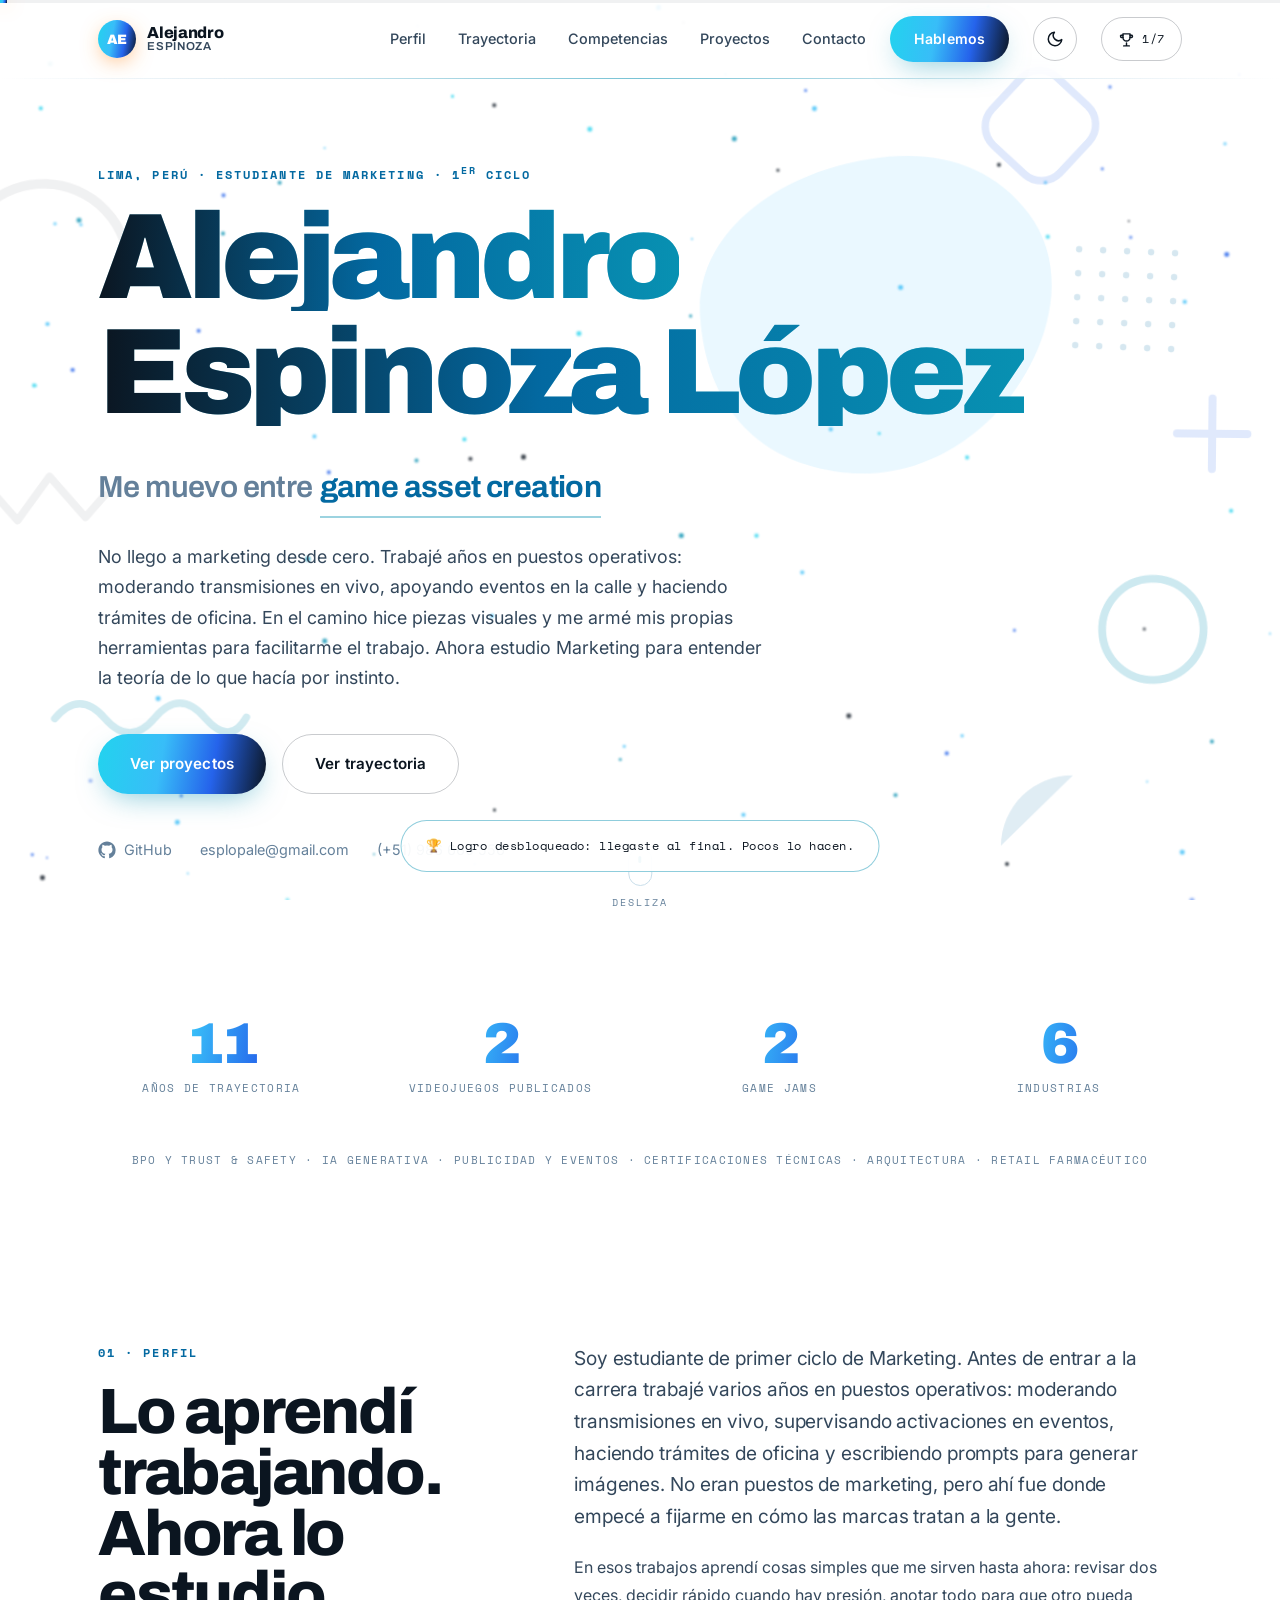
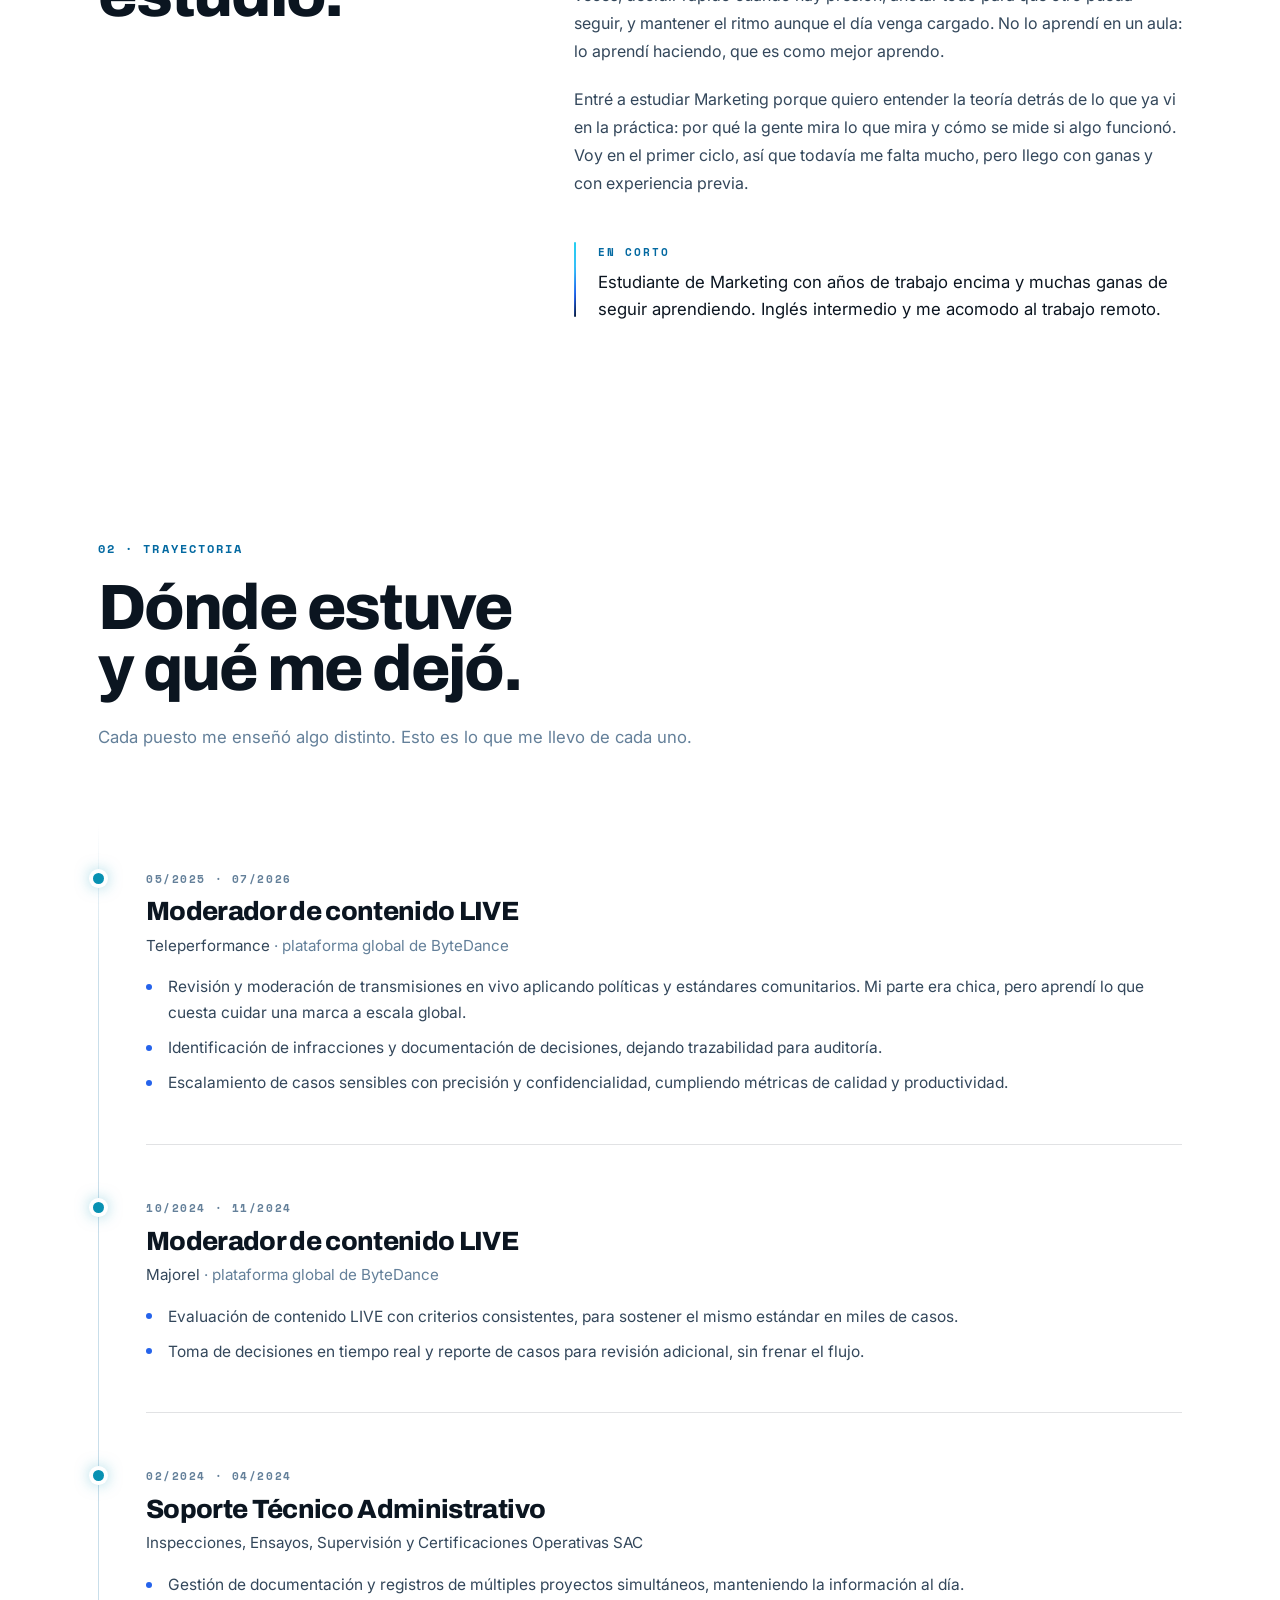
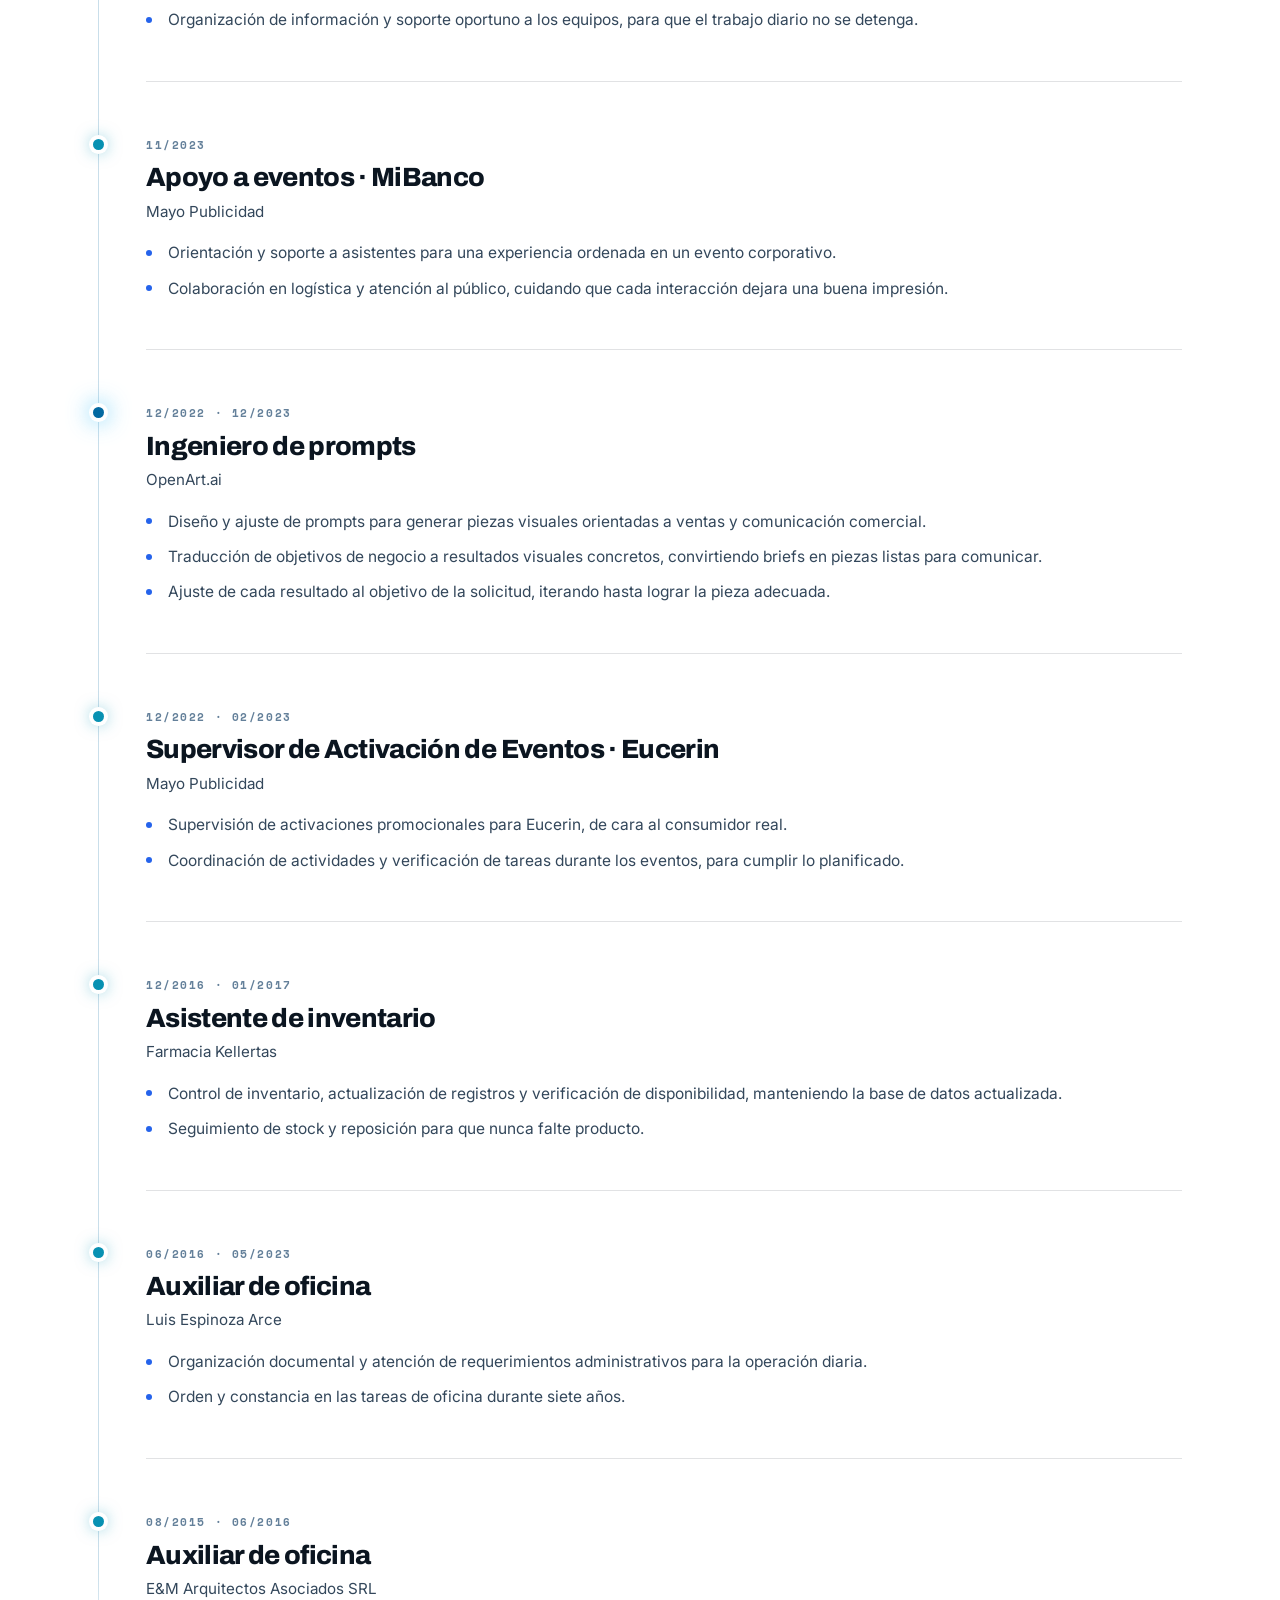
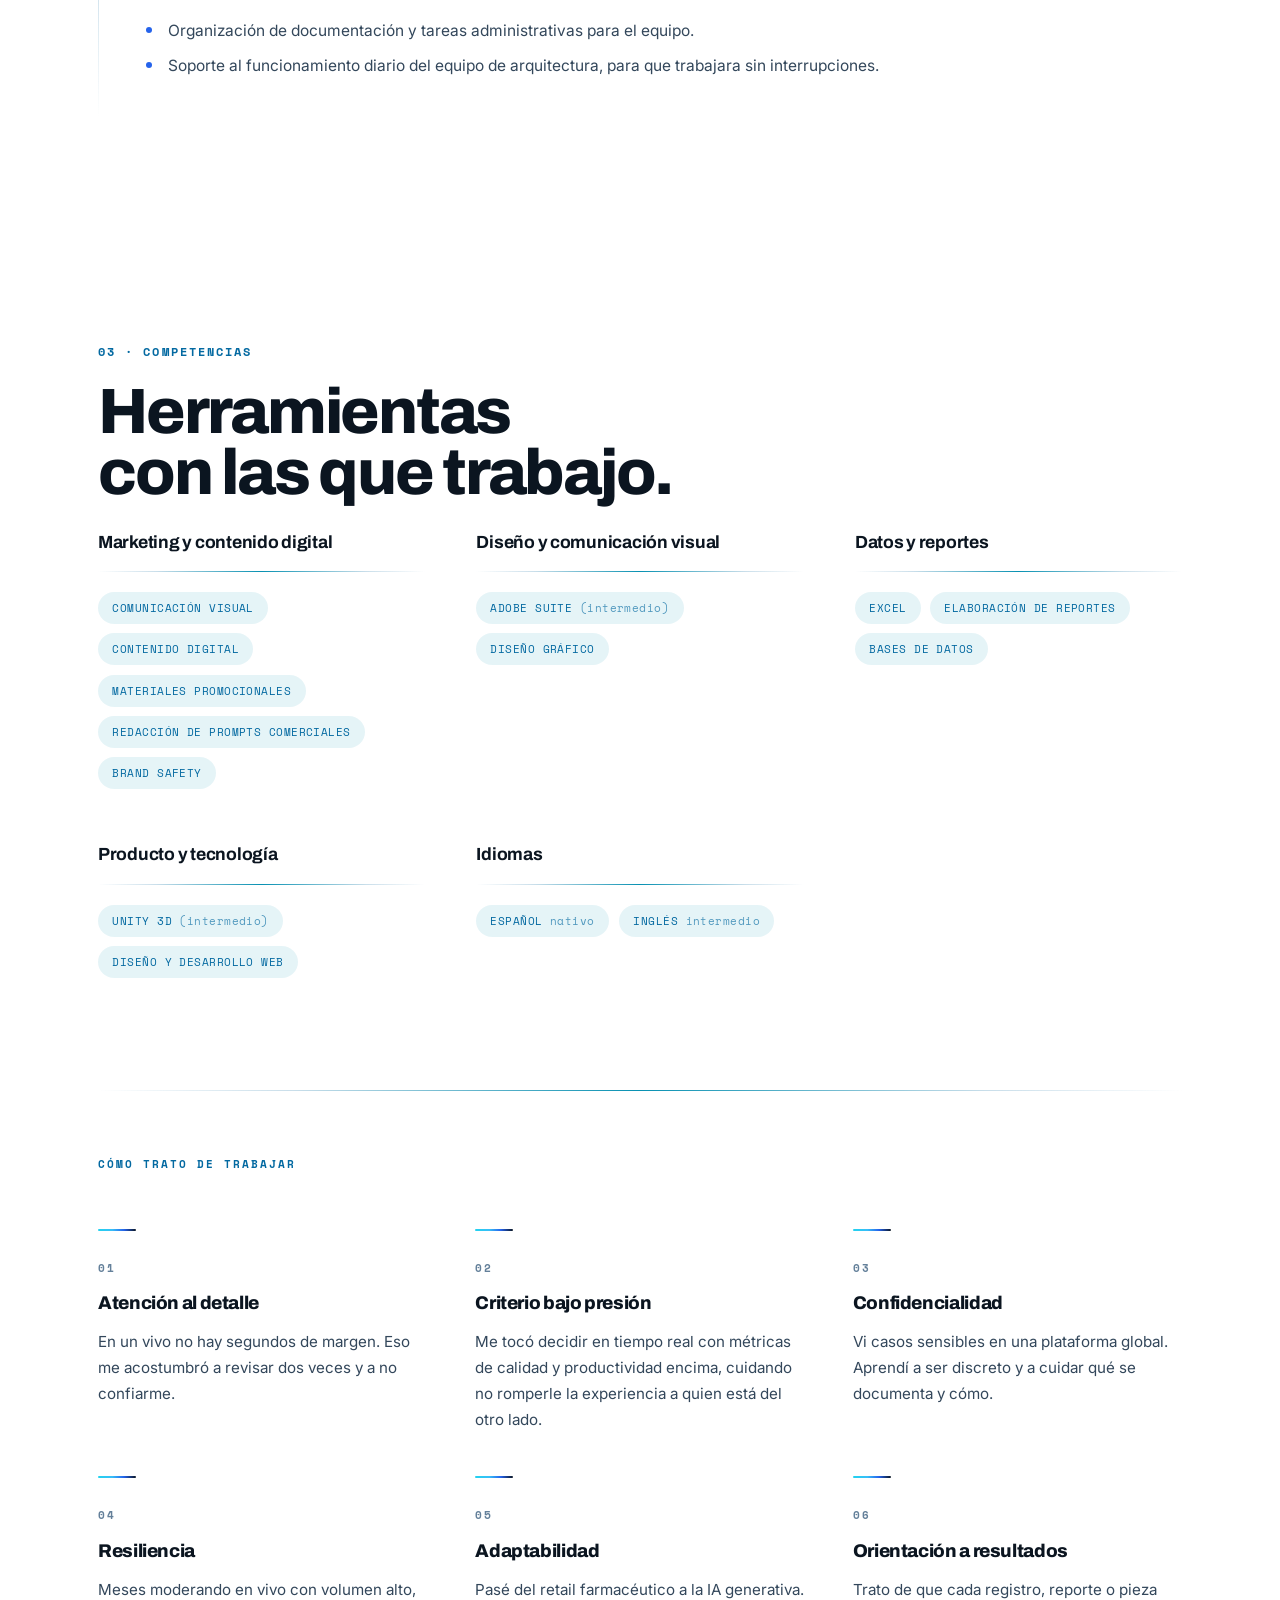
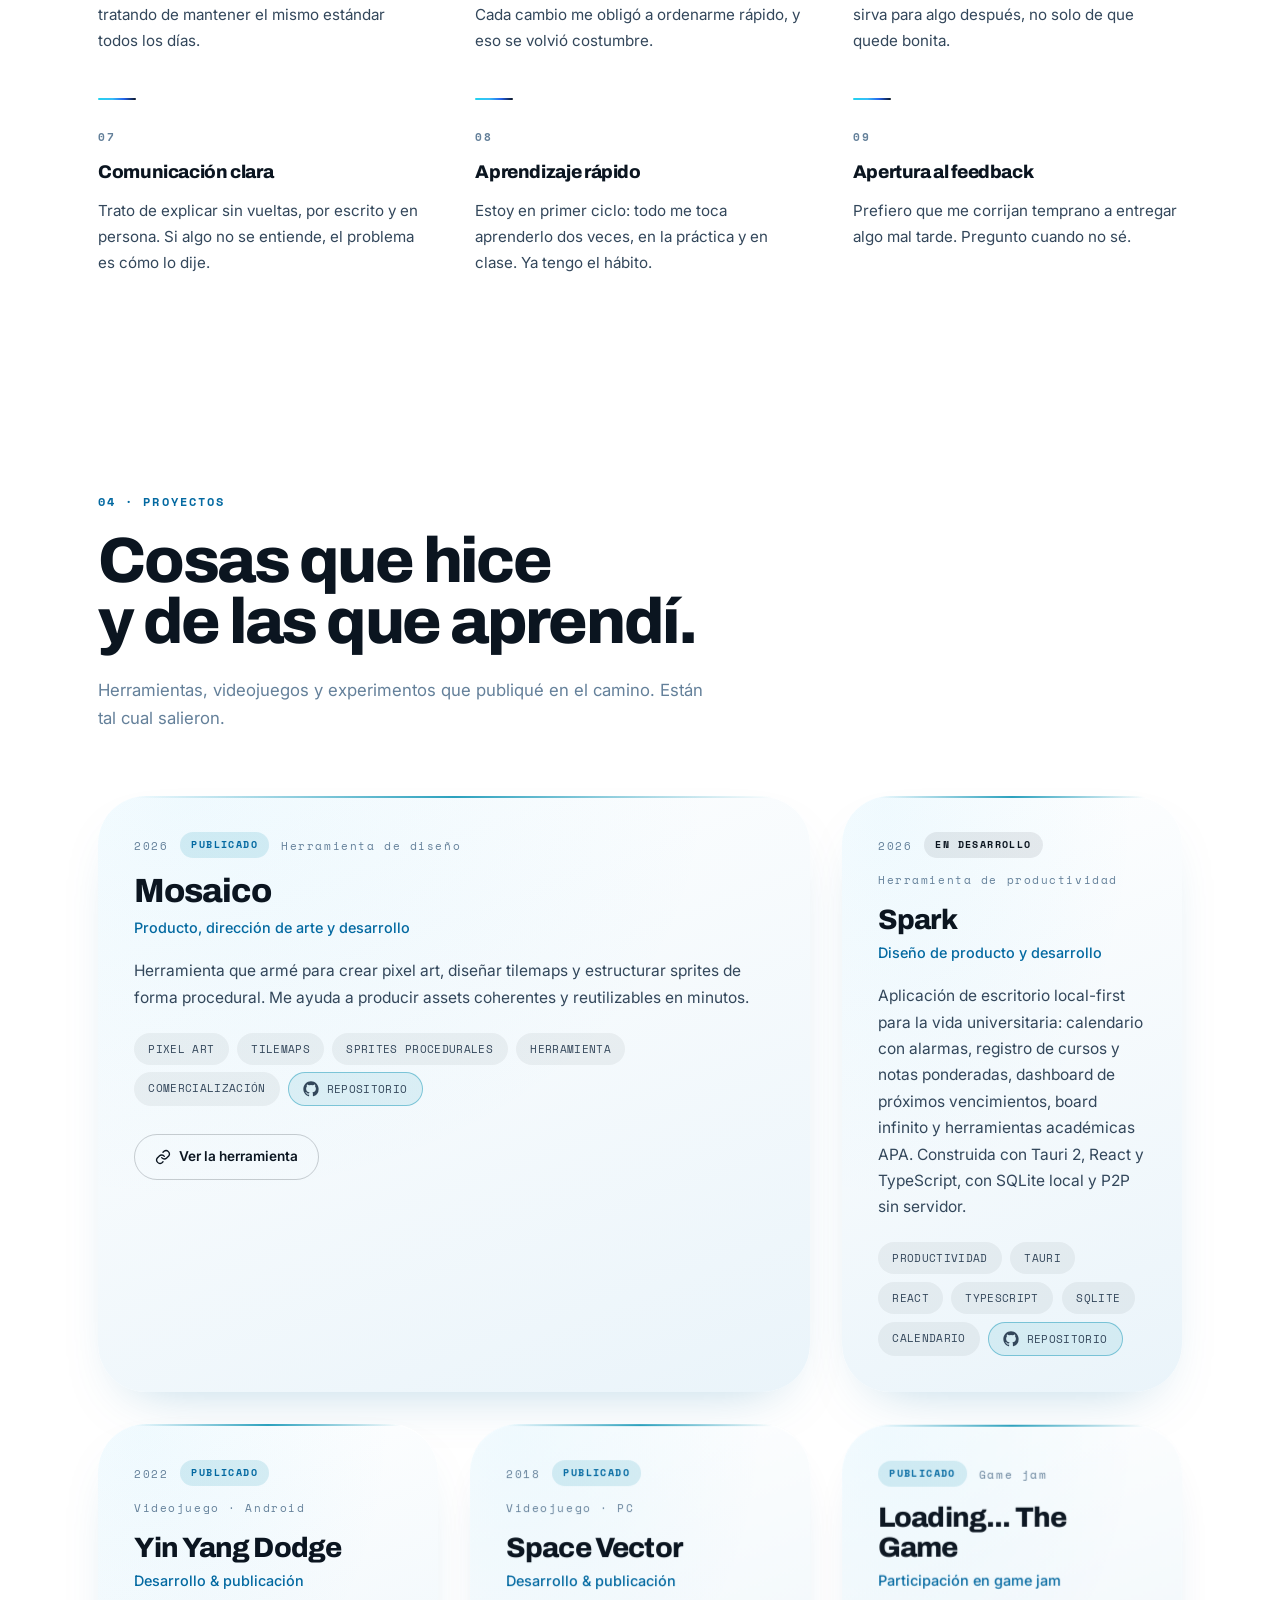
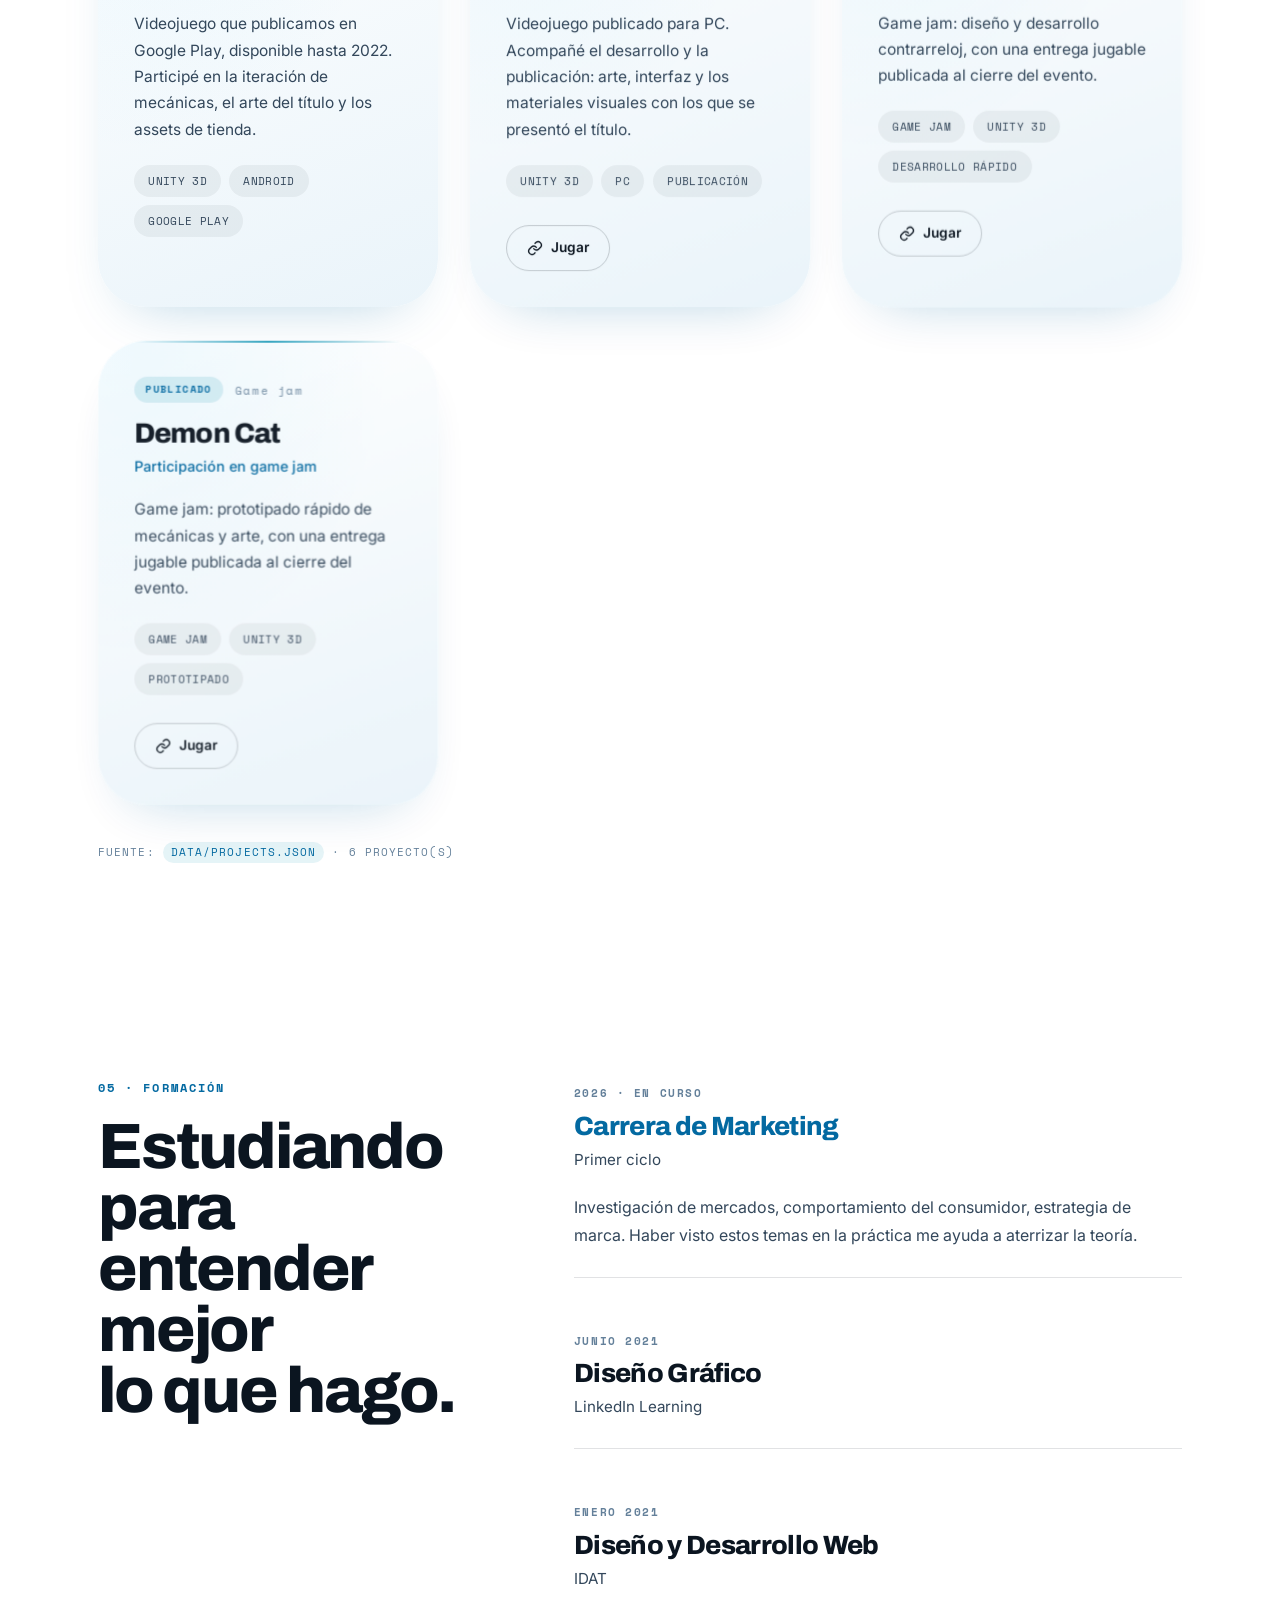
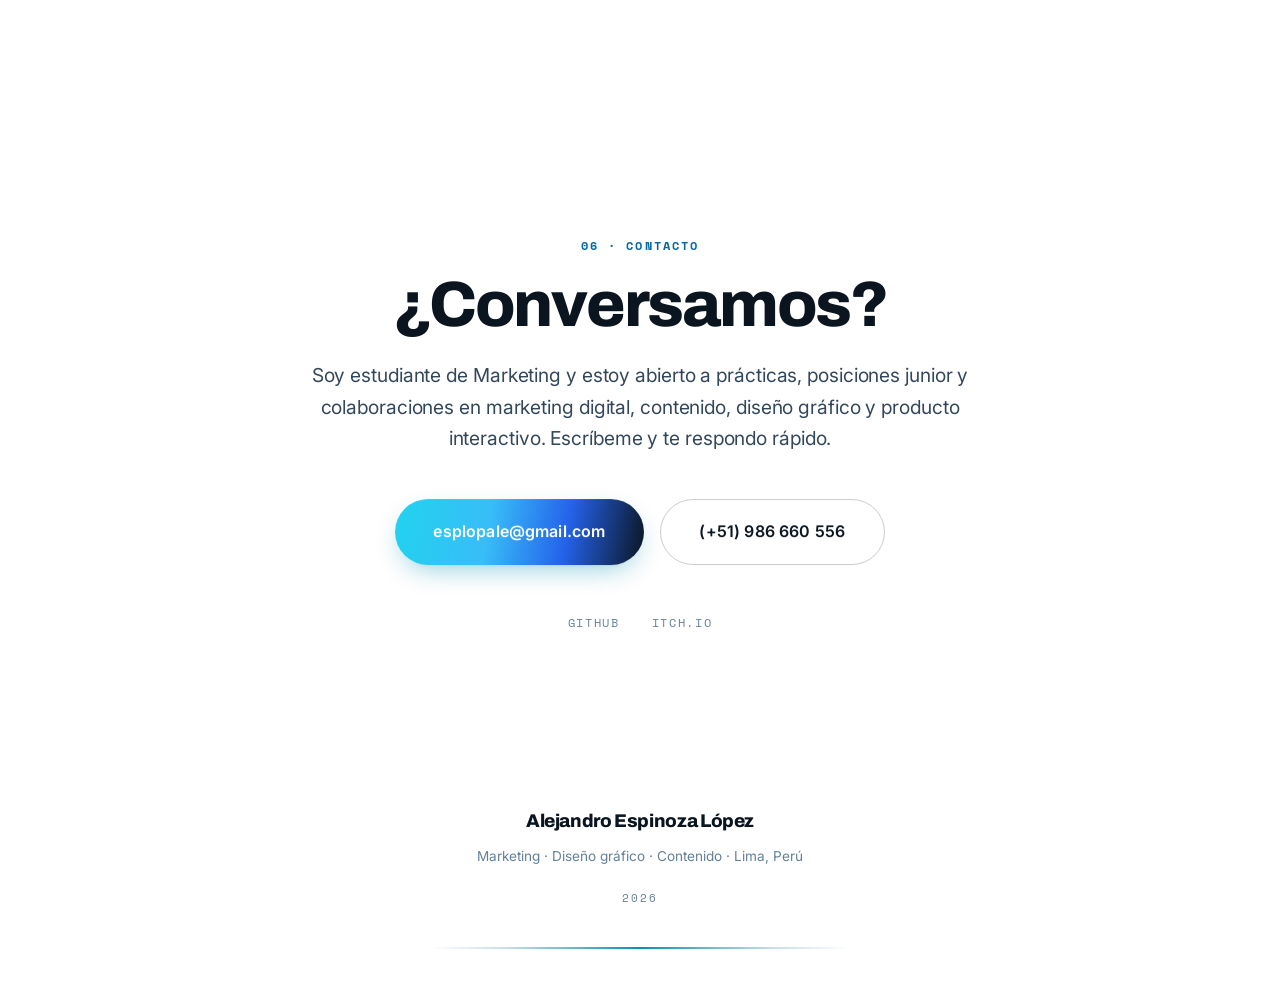
==== commit dce4a0d1: "Versiona assets para romper cache" ====
--- a/index.html
+++ b/index.html
@@ -20,7 +20,7 @@
 <link rel="preconnect" href="https://fonts.googleapis.com">
 <link rel="preconnect" href="https://fonts.gstatic.com" crossorigin>
 <link href="https://fonts.googleapis.com/css2?family=Archivo:wght@400;600;700;800;900&family=Inter:wght@400;500;600&family=Space+Mono:wght@400;700&display=swap" rel="stylesheet">
-<link rel="stylesheet" href="assets/css/style.css">
+<link rel="stylesheet" href="assets/css/style.css?v=2">
 </head>
 
 <body>
@@ -542,8 +542,8 @@
 <script src="assets/vendor/gsap/gsap.min.js"></script>
 <script src="assets/vendor/gsap/ScrollTrigger.min.js"></script>
 <script src="assets/vendor/gsap/ScrollToPlugin.min.js"></script>
-<script src="assets/js/projects.js"></script>
-<script src="assets/js/main.js"></script>
+<script src="assets/js/projects.js?v=2"></script>
+<script src="assets/js/main.js?v=2"></script>
 
 </body>
 </html>
--- a/assets/css/style.css
+++ b/assets/css/style.css
@@ -636,6 +636,10 @@
   .mm-arc,.mm-zig{display:none}
 }
 
+@media (hover:none){
+  .proj{-webkit-touch-callout:none;-webkit-user-select:none;user-select:none}
+}
+
 /* ---------- 18. Toast de logros y easter eggs ---------- */
 .toast{
   position:fixed;left:50%;bottom:1.75rem;transform:translate(-50%,20px);
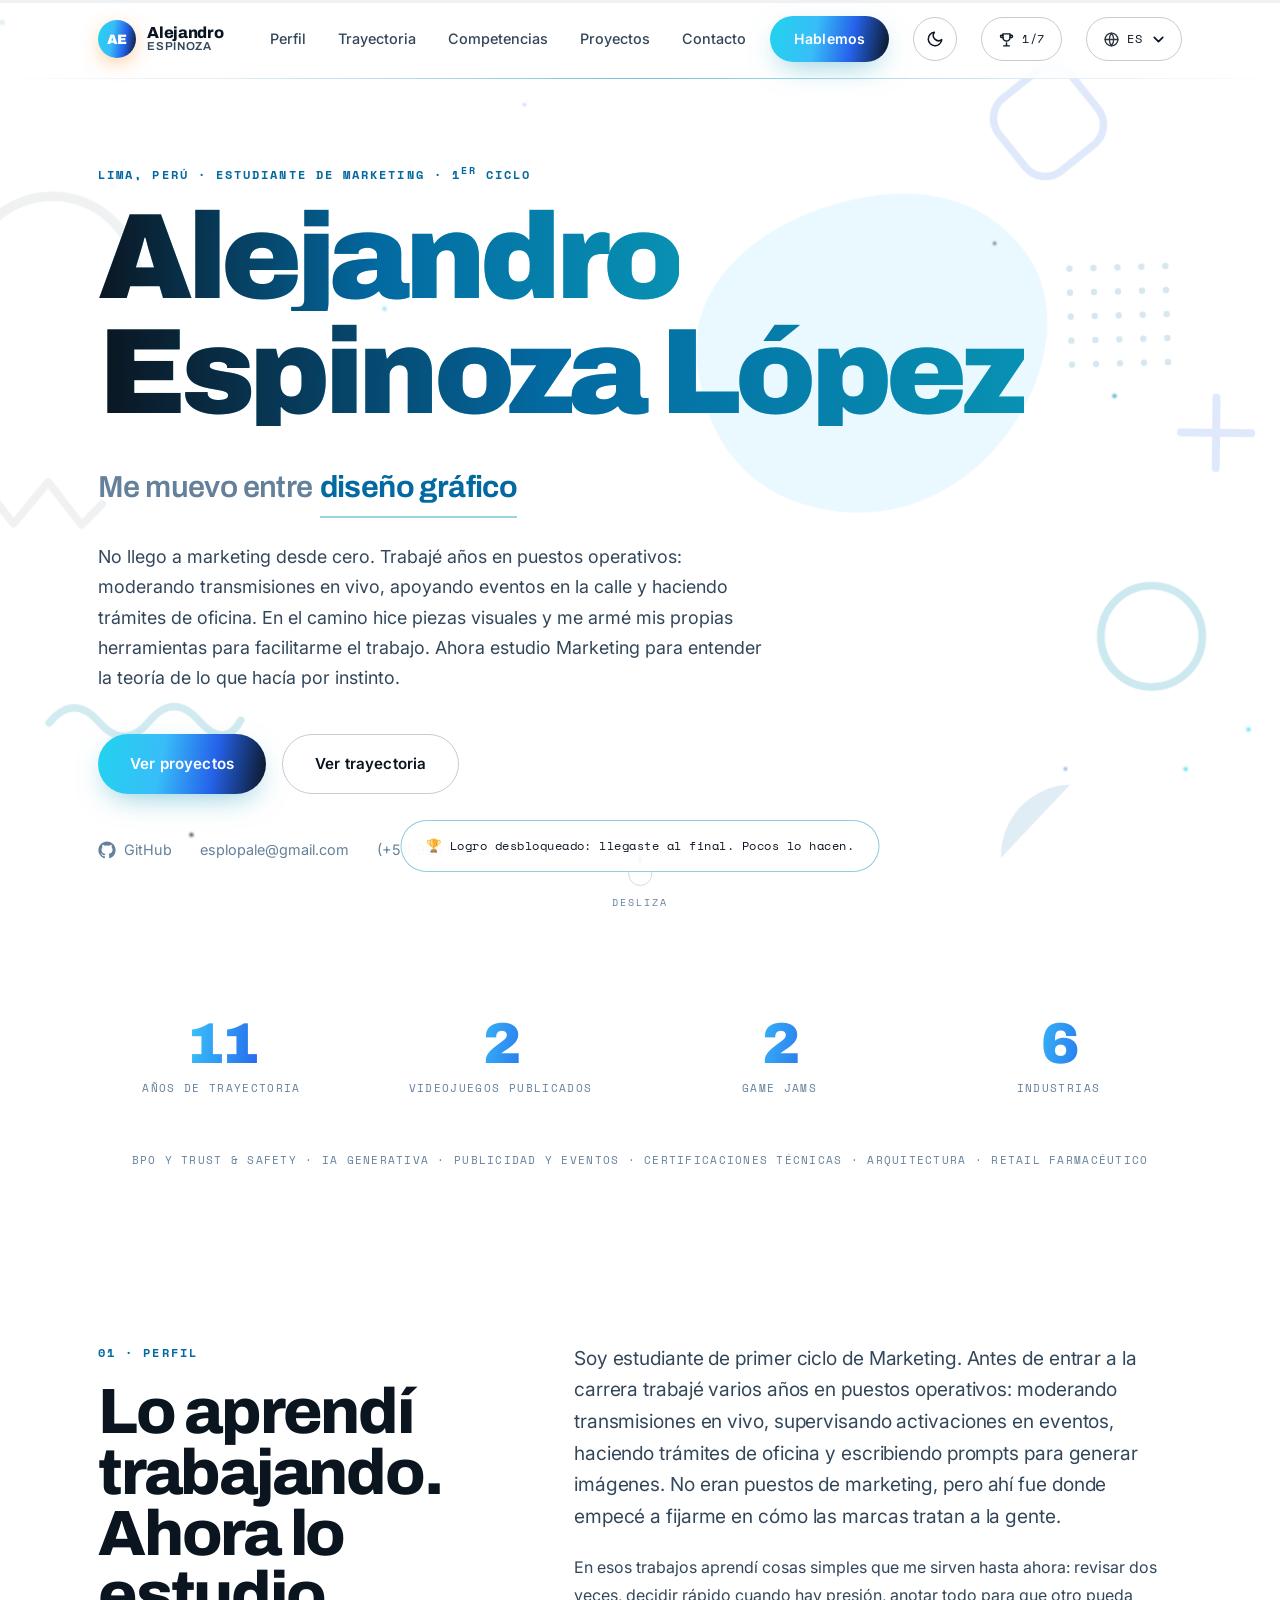
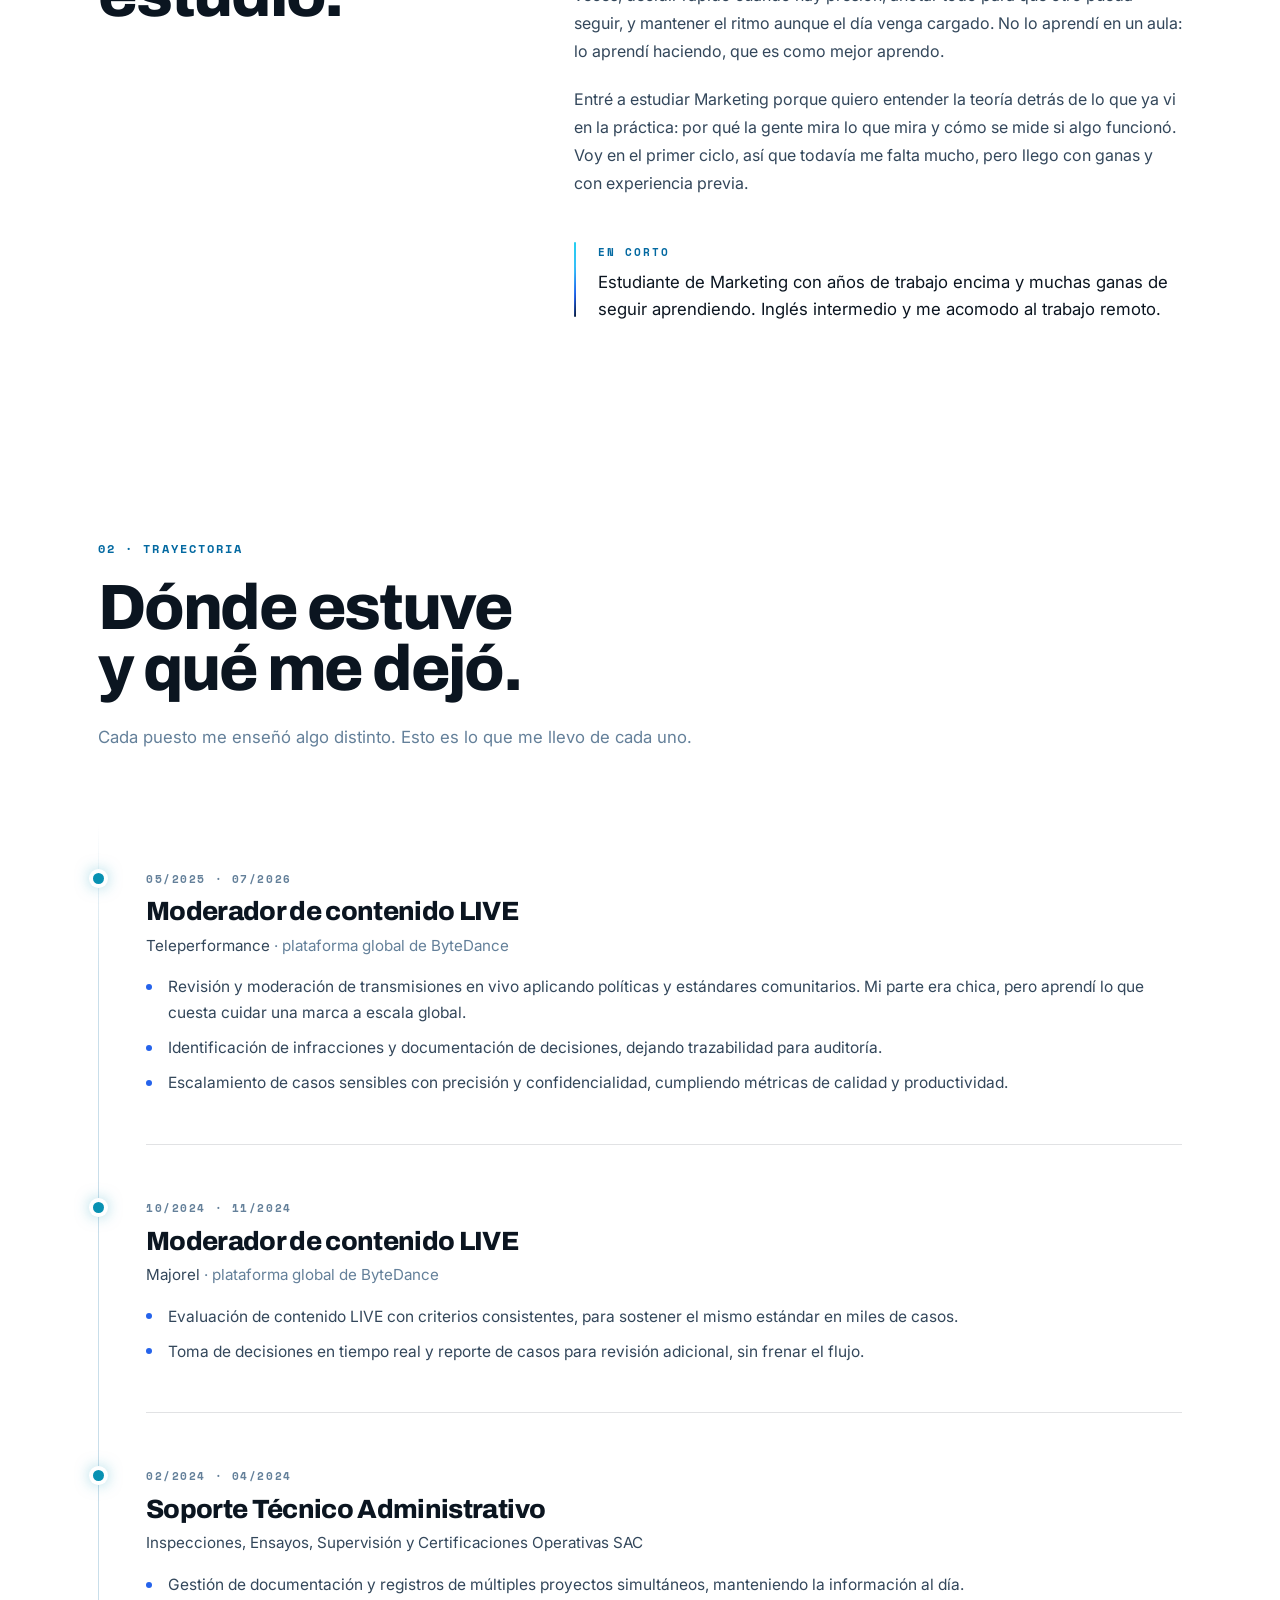
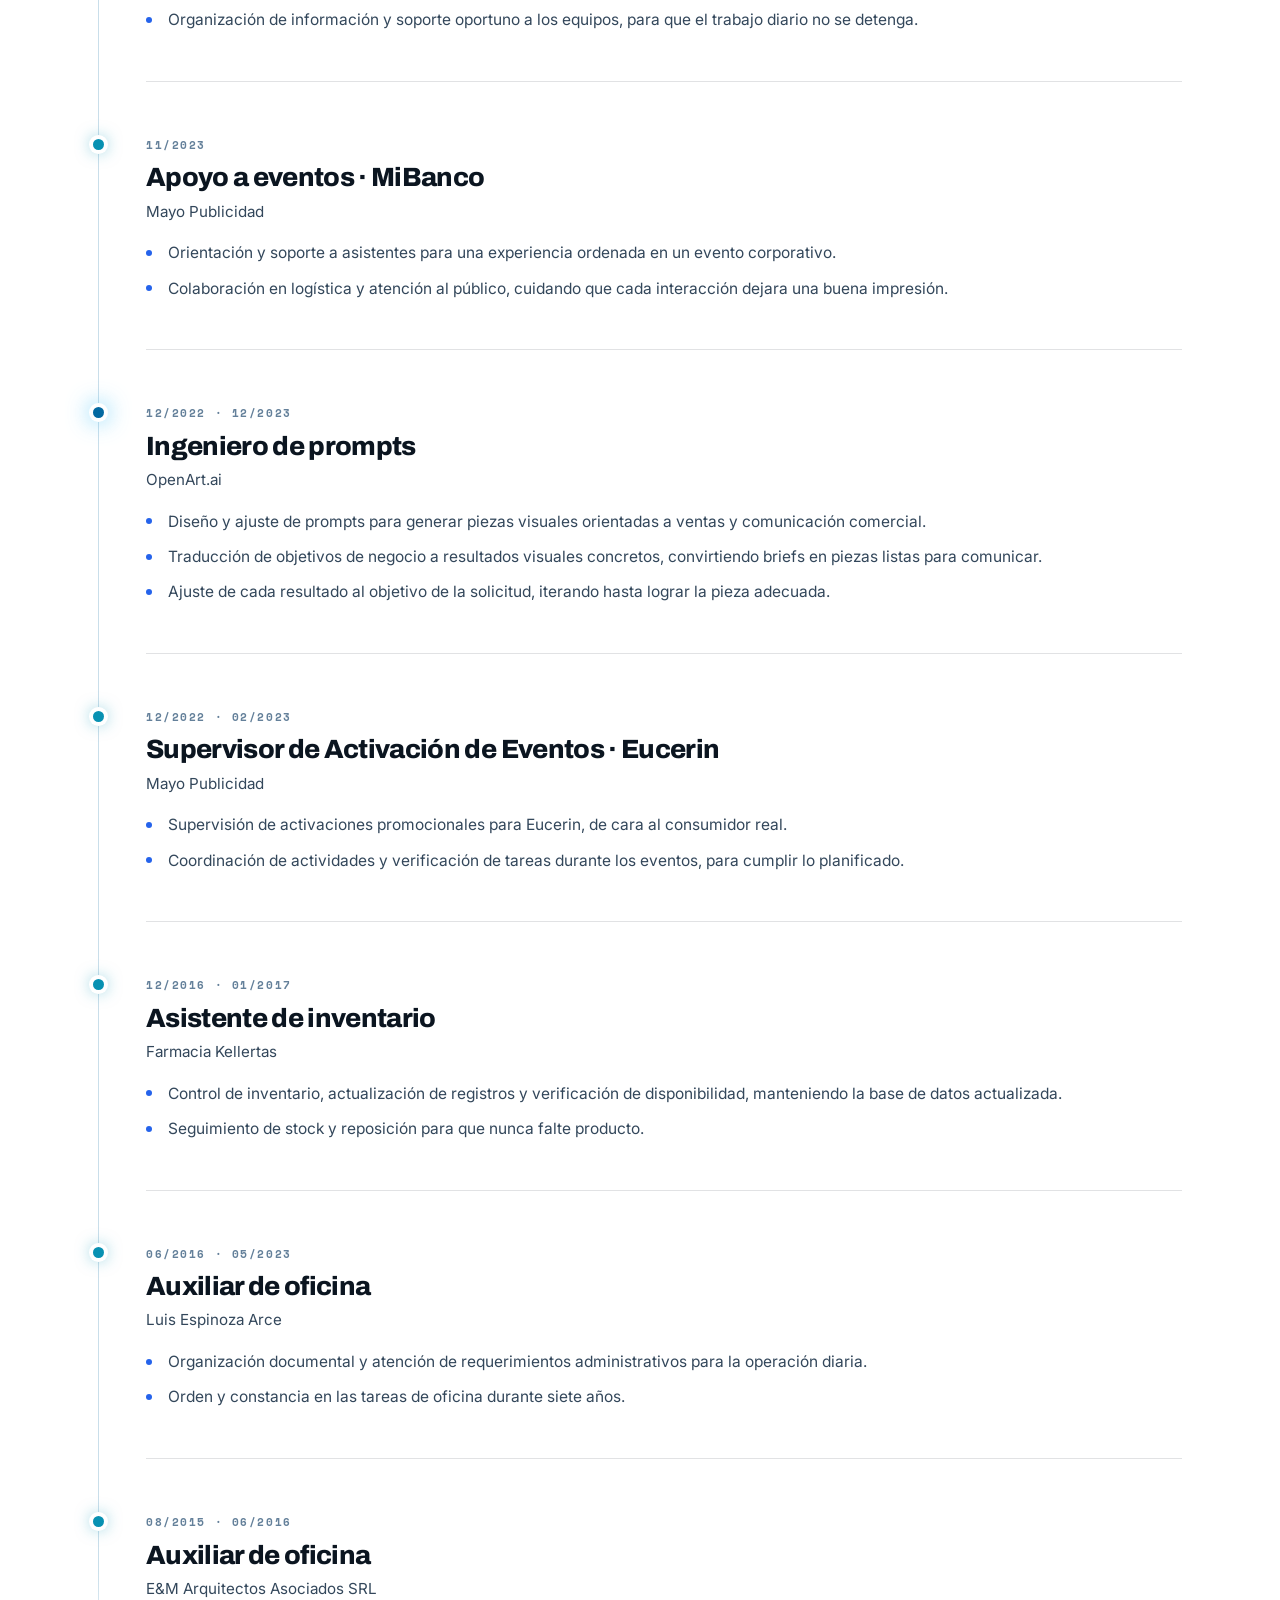
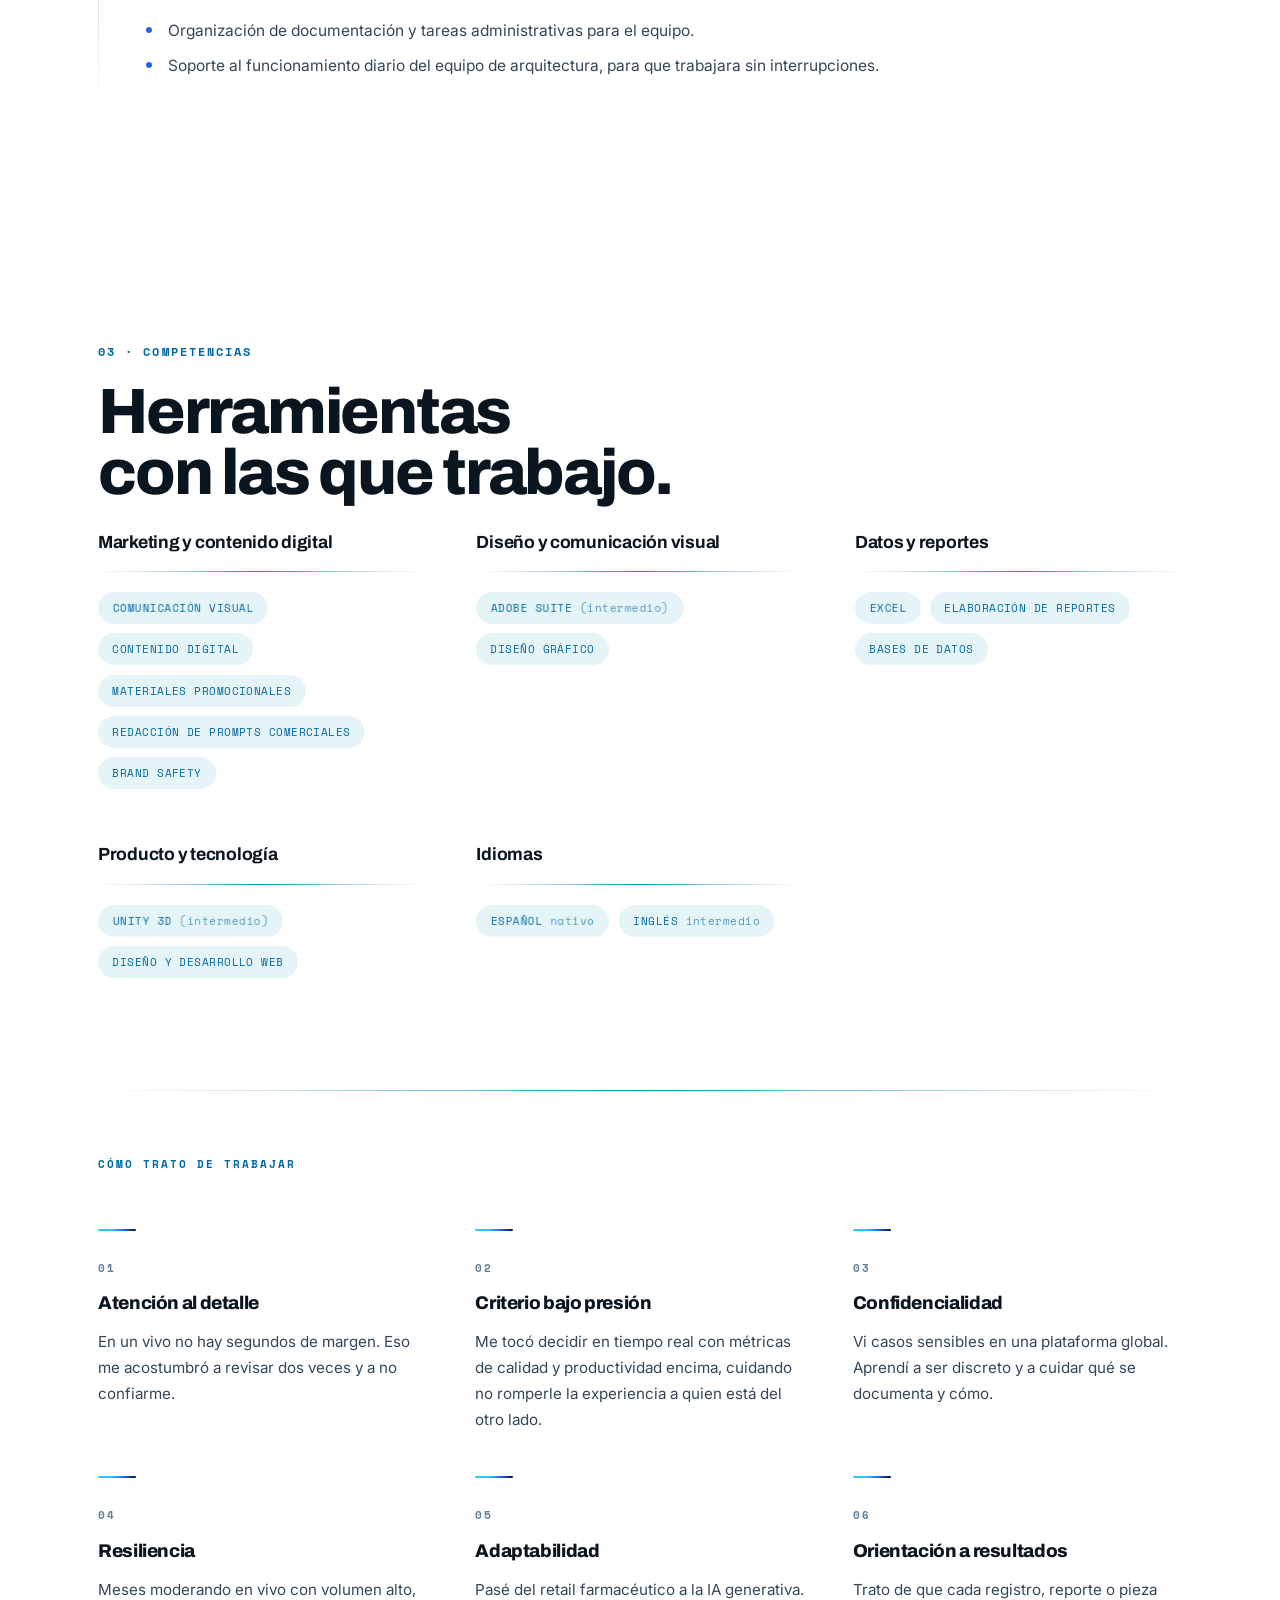
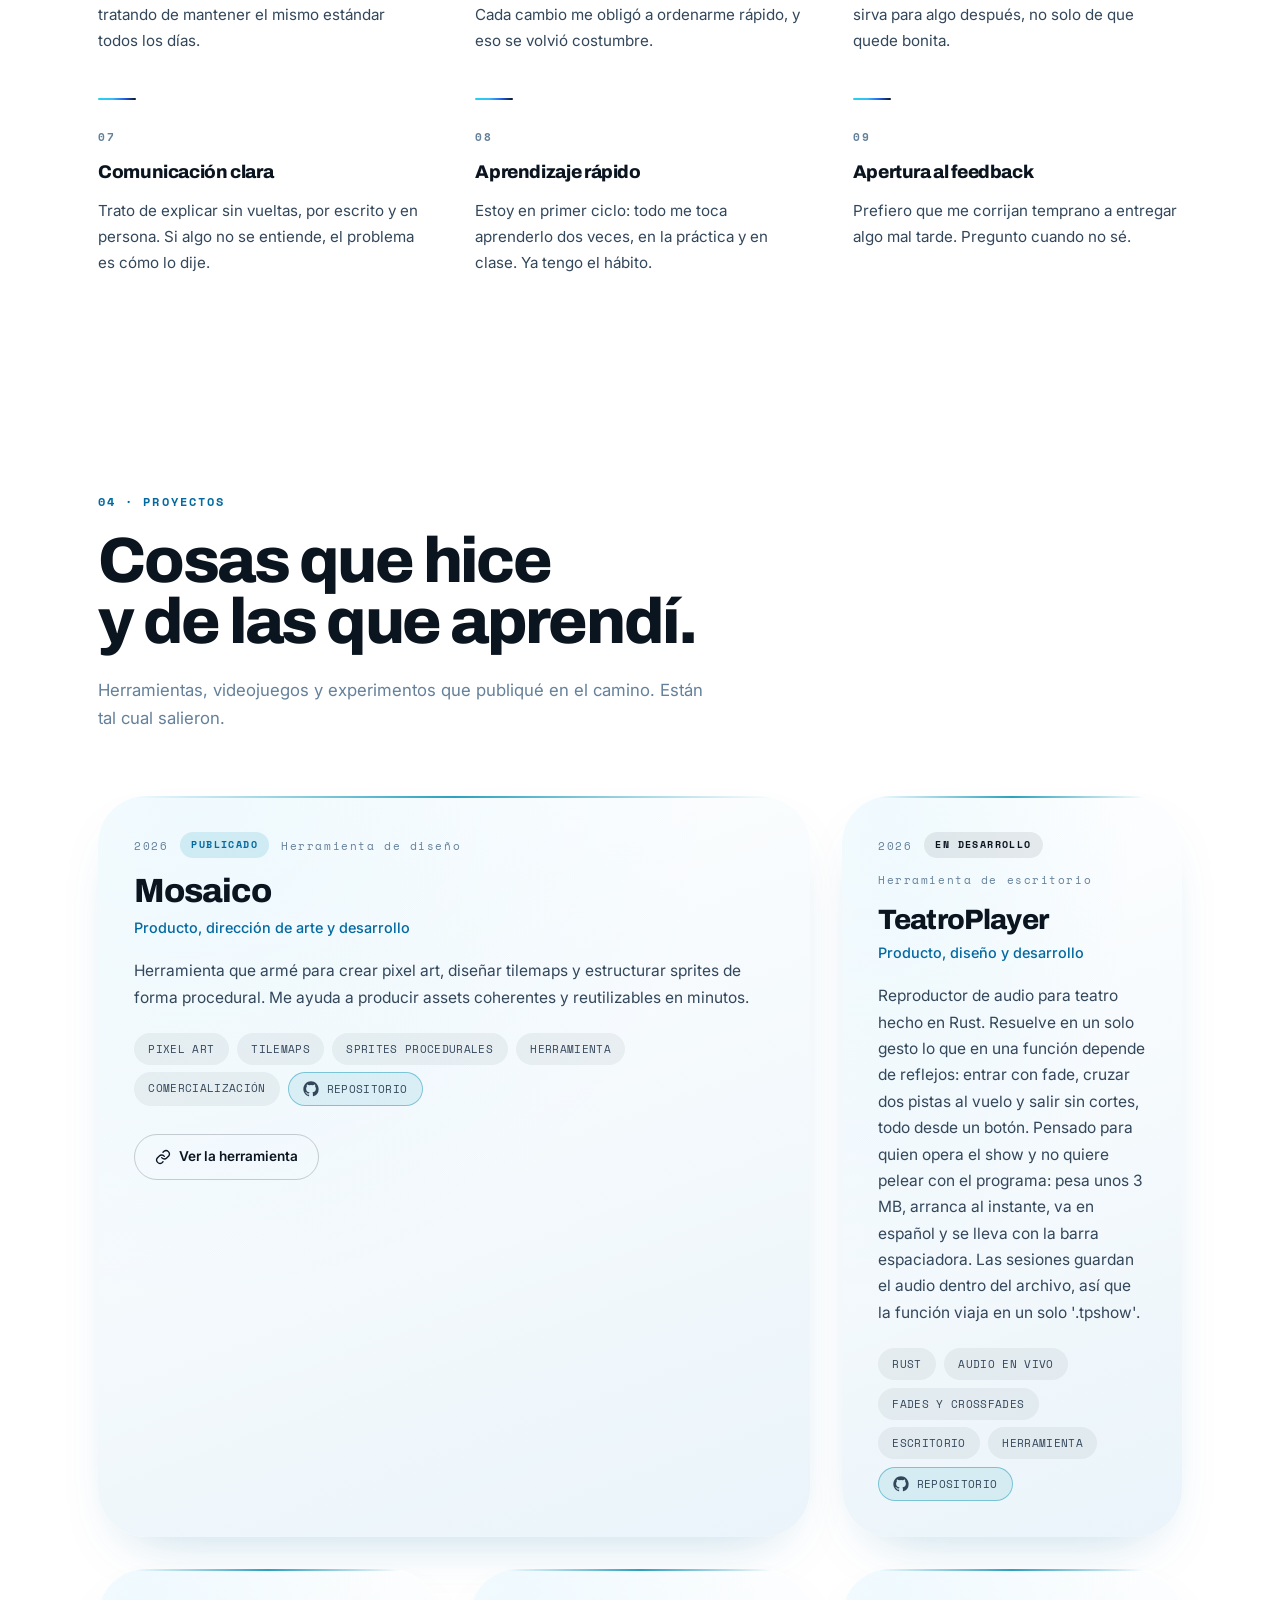
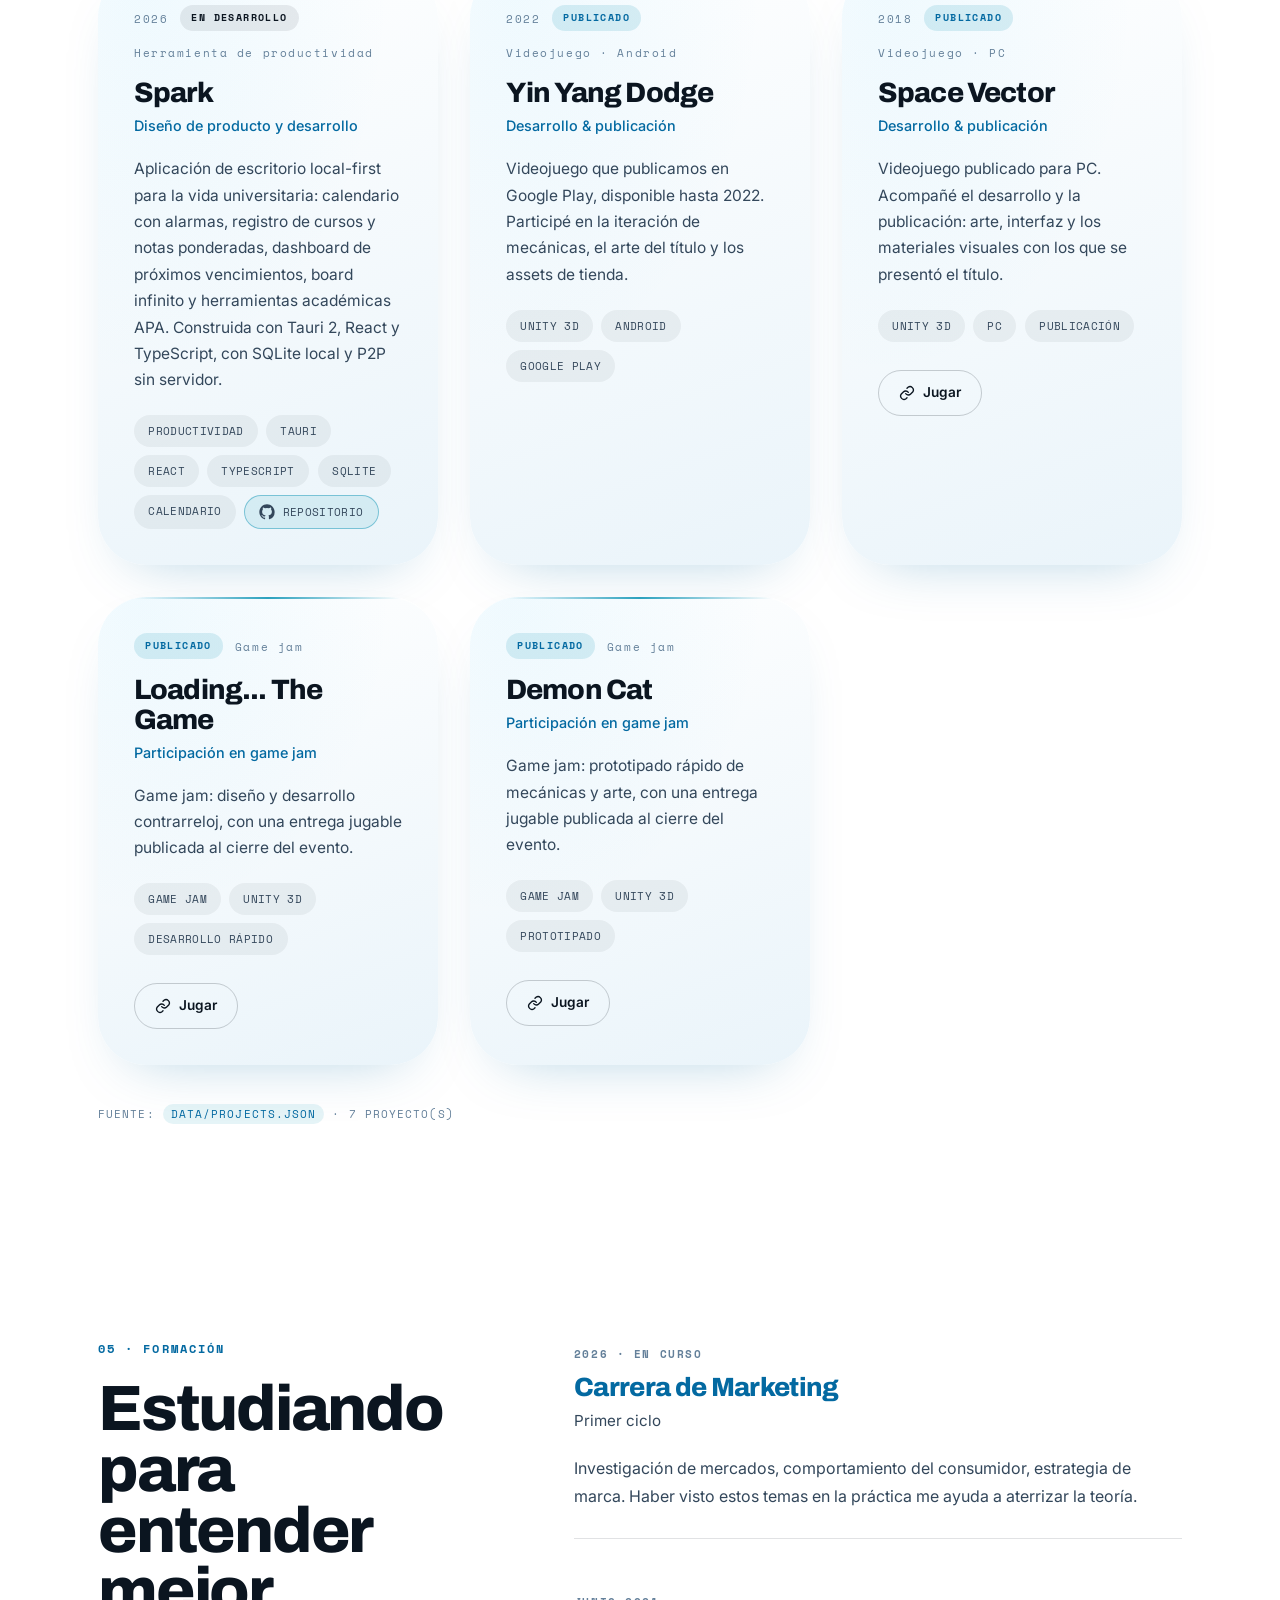
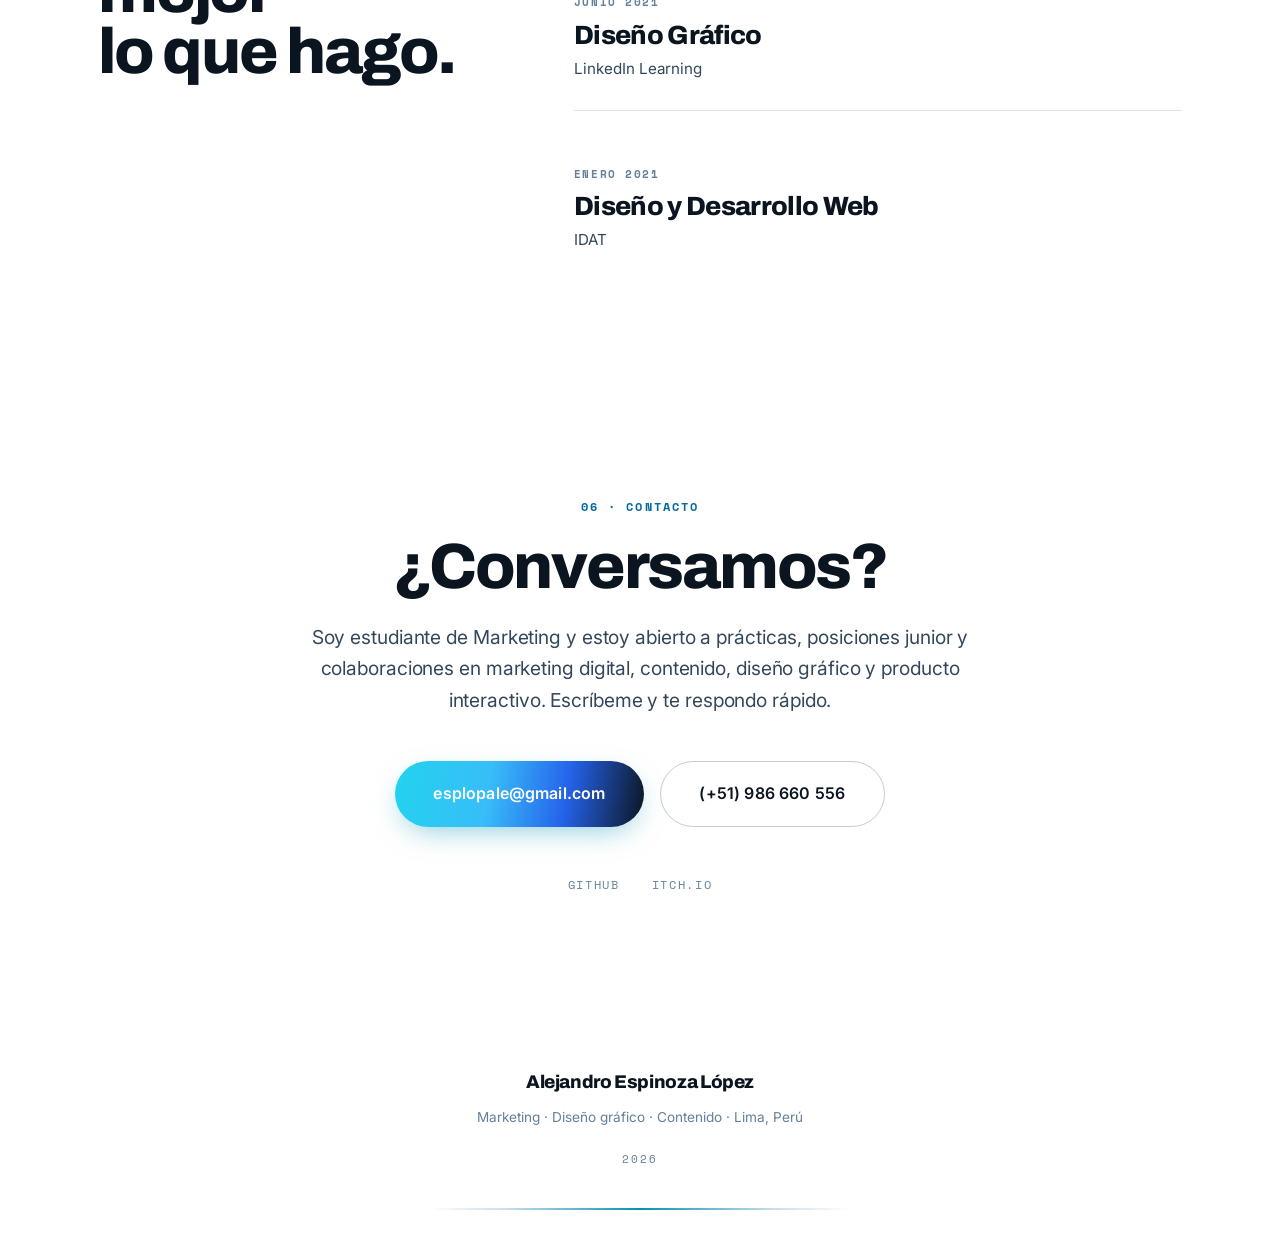
==== commit 7ab8f1c5: "Agrega TeatroPlayer y selector de idiomas ES/EN TeatroPlayer - Nueva ficha en data/projects.json: re" ====
--- a/index.html
+++ b/index.html
@@ -3,8 +3,8 @@
 <head>
 <meta charset="UTF-8">
 <meta name="viewport" content="width=device-width, initial-scale=1.0">
-<title>Alejandro Espinoza López · Marketing &amp; Diseño Gráfico</title>
-<meta name="description" content="Portafolio de Alejandro Espinoza López, estudiante de Marketing: diseño gráfico, contenido y herramientas de pixel art. Años de trabajo operativo encima, sigo aprendiendo.">
+<title data-i18n="meta.title">Alejandro Espinoza López · Marketing &amp; Diseño Gráfico</title>
+<meta name="description" content="Portafolio de Alejandro Espinoza López, estudiante de Marketing: diseño gráfico, contenido y herramientas propias. Años de trabajo operativo encima, sigo aprendiendo.">
 <meta name="theme-color" content="#0A0705">
 
 <meta property="og:type" content="website">
@@ -17,10 +17,12 @@
 <script>document.documentElement.className += " js";</script>
 <!-- Tema inicial antes del primer pintado: evita parpadeo entre oscuro y claro -->
 <script>(function(){try{var t=localStorage.getItem("portafolio-theme");if(!t&&window.matchMedia&&matchMedia("(prefers-color-scheme: light)").matches){t="light";}document.documentElement.setAttribute("data-theme",t||"dark");}catch(e){document.documentElement.setAttribute("data-theme","dark");}})();</script>
+<!-- Idioma antes del primer pintado: evita parpadeo ES→EN -->
+<script>(function(){try{var s=null;try{var q=new URLSearchParams(location.search).get("lang");if(q)s=q.toLowerCase().slice(0,2);}catch(e){}if(!s){s=localStorage.getItem("portafolio-lang");}if(!s){s=(document.documentElement.getAttribute("lang")||navigator.language||"es").toLowerCase().slice(0,2);}if(s!=="en")s="es";document.documentElement.setAttribute("lang",s);}catch(e){}})();</script>
 <link rel="preconnect" href="https://fonts.googleapis.com">
 <link rel="preconnect" href="https://fonts.gstatic.com" crossorigin>
 <link href="https://fonts.googleapis.com/css2?family=Archivo:wght@400;600;700;800;900&family=Inter:wght@400;500;600&family=Space+Mono:wght@400;700&display=swap" rel="stylesheet">
-<link rel="stylesheet" href="assets/css/style.css?v=2">
+<link rel="stylesheet" href="assets/css/style.css?v=3">
 </head>
 
 <body>
@@ -44,32 +46,57 @@
 <!-- ░░ Navegación ░░ -->
 <header class="nav" id="nav">
   <div class="nav-inner">
-    <a href="#inicio" class="brand" aria-label="Ir al inicio">
+    <a href="#inicio" class="brand" aria-label="Ir al inicio" data-i18n-attr="aria-label:a11y.brand">
       <span class="brand-mark">AE</span>
       <span class="brand-text">Alejandro<em>Espinoza</em></span>
     </a>
 
-    <nav class="nav-links" aria-label="Navegación principal">
-      <a href="#perfil">Perfil</a>
-      <a href="#trayectoria">Trayectoria</a>
-      <a href="#competencias">Competencias</a>
-      <a href="#proyectos">Proyectos</a>
-      <a href="#contacto">Contacto</a>
+    <nav class="nav-links" aria-label="Navegación principal" data-i18n-attr="aria-label:a11y.nav">
+      <a href="#perfil" data-i18n="nav.perfil">Perfil</a>
+      <a href="#trayectoria" data-i18n="nav.trayectoria">Trayectoria</a>
+      <a href="#competencias" data-i18n="nav.competencias">Competencias</a>
+      <a href="#proyectos" data-i18n="nav.proyectos">Proyectos</a>
+      <a href="#contacto" data-i18n="nav.contacto">Contacto</a>
     </nav>
 
-    <a href="#contacto" class="btn btn-flame nav-cta">Hablemos</a>
-
-    <button class="theme-toggle" id="themeToggle" aria-label="Cambiar a tema claro" aria-pressed="false">
+    <a href="#contacto" class="btn btn-flame nav-cta" data-i18n="nav.cta">Hablemos</a>
+
+    <button class="theme-toggle" id="themeToggle" aria-label="Cambiar a tema claro" aria-pressed="false" data-i18n-attr="aria-label:a11y.theme.light">
       <svg class="icon-sun" viewBox="0 0 24 24" fill="none" stroke="currentColor" stroke-width="2" stroke-linecap="round" aria-hidden="true"><circle cx="12" cy="12" r="4"/><path d="M12 2v2M12 20v2M4.9 4.9l1.4 1.4M17.7 17.7l1.4 1.4M2 12h2M20 12h2M4.9 19.1l1.4-1.4M17.7 6.3l1.4-1.4"/></svg>
       <svg class="icon-moon" viewBox="0 0 24 24" fill="none" stroke="currentColor" stroke-width="2" stroke-linecap="round" stroke-linejoin="round" aria-hidden="true"><path d="M21 12.8A9 9 0 1 1 11.2 3a7 7 0 0 0 9.8 9.8Z"/></svg>
     </button>
 
-    <button class="trophy-btn" id="eggBtn" aria-label="Ver huevos de pascua" aria-haspopup="dialog">
+    <button class="trophy-btn" id="eggBtn" aria-label="Ver huevos de pascua" aria-haspopup="dialog" data-i18n-attr="aria-label:a11y.eggs">
       <svg viewBox="0 0 24 24" fill="none" stroke="currentColor" stroke-width="2" stroke-linecap="round" stroke-linejoin="round" aria-hidden="true"><path d="M8 21h8M12 17v4M7 4h10v5a5 5 0 0 1-10 0V4Z"/><path d="M7 6H4.5A1.5 1.5 0 0 0 6 9H7M17 6h2.5A1.5 1.5 0 0 1 18 9h-1"/></svg>
       <span class="egg-count" id="eggCount">0/7</span>
     </button>
 
-    <button class="burger" id="burger" aria-label="Abrir menú" aria-expanded="false" aria-controls="menu">
+    <!-- ░░ Selector de idioma (ES por defecto · EN) ░░ -->
+    <div class="lang lang--nav" id="lang">
+      <button class="lang-btn" id="langBtn" type="button" role="combobox"
+              aria-haspopup="listbox" aria-expanded="false" aria-controls="langList"
+              aria-label="Cambiar idioma" data-i18n-attr="aria-label:a11y.lang">
+        <svg class="icon-globe" viewBox="0 0 24 24" fill="none" stroke="currentColor" stroke-width="2" stroke-linecap="round" stroke-linejoin="round" aria-hidden="true"><circle cx="12" cy="12" r="9"/><path d="M3 12h18M12 3a15 15 0 0 1 0 18M12 3a15 15 0 0 0 0 18"/></svg>
+        <span id="langLabel">ES</span>
+        <svg class="lang-chev" viewBox="0 0 24 24" fill="none" stroke="currentColor" stroke-width="2.4" stroke-linecap="round" stroke-linejoin="round" aria-hidden="true"><path d="M6 9l6 6 6-6"/></svg>
+      </button>
+      <ul class="lang-list" id="langList" role="listbox" aria-label="Idiomas disponibles" hidden data-i18n-attr="aria-label:a11y.langList">
+        <li>
+          <button class="lang-opt is-active" type="button" role="option" data-lang-opt="es" aria-selected="true">
+            <span class="lang-code">ES</span><span data-i18n="lang.es">Español</span>
+            <svg class="lang-check" viewBox="0 0 24 24" fill="none" stroke="currentColor" stroke-width="3" stroke-linecap="round" stroke-linejoin="round" aria-hidden="true"><path d="M20 6 9 17l-5-5"/></svg>
+          </button>
+        </li>
+        <li>
+          <button class="lang-opt" type="button" role="option" data-lang-opt="en" aria-selected="false">
+            <span class="lang-code">EN</span><span data-i18n="lang.en">Inglés</span>
+            <svg class="lang-check" viewBox="0 0 24 24" fill="none" stroke="currentColor" stroke-width="3" stroke-linecap="round" stroke-linejoin="round" aria-hidden="true"><path d="M20 6 9 17l-5-5"/></svg>
+          </button>
+        </li>
+      </ul>
+    </div>
+
+    <button class="burger" id="burger" aria-label="Abrir menú" aria-expanded="false" aria-controls="menu" data-i18n-attr="aria-label:a11y.menu.open">
       <span></span><span></span><span></span>
     </button>
   </div>
@@ -77,12 +104,36 @@
 </header>
 
 <div class="menu" id="menu" aria-hidden="true">
-  <a href="#perfil">Perfil</a>
-  <a href="#trayectoria">Trayectoria</a>
-  <a href="#competencias">Competencias</a>
-  <a href="#proyectos">Proyectos</a>
-  <a href="#formacion">Formación</a>
-  <a href="#contacto">Contacto</a>
+  <a href="#perfil" data-i18n="nav.perfil">Perfil</a>
+  <a href="#trayectoria" data-i18n="nav.trayectoria">Trayectoria</a>
+  <a href="#competencias" data-i18n="nav.competencias">Competencias</a>
+  <a href="#proyectos" data-i18n="nav.proyectos">Proyectos</a>
+  <a href="#formacion" data-i18n="nav.formacion">Formación</a>
+  <a href="#contacto" data-i18n="nav.contacto">Contacto</a>
+  <div class="lang-wrap">
+    <div class="lang">
+      <button class="lang-btn" type="button" role="combobox"
+              aria-haspopup="listbox" aria-expanded="false" aria-label="Cambiar idioma" data-i18n-attr="aria-label:a11y.lang">
+        <svg class="icon-globe" viewBox="0 0 24 24" fill="none" stroke="currentColor" stroke-width="2" stroke-linecap="round" stroke-linejoin="round" aria-hidden="true"><circle cx="12" cy="12" r="9"/><path d="M3 12h18M12 3a15 15 0 0 1 0 18M12 3a15 15 0 0 0 0 18"/></svg>
+        <span class="lang-label-menu">ES</span>
+        <svg class="lang-chev" viewBox="0 0 24 24" fill="none" stroke="currentColor" stroke-width="2.4" stroke-linecap="round" stroke-linejoin="round" aria-hidden="true"><path d="M6 9l6 6 6-6"/></svg>
+      </button>
+      <ul class="lang-list" role="listbox" aria-label="Idiomas disponibles" hidden data-i18n-attr="aria-label:a11y.langList">
+        <li>
+          <button class="lang-opt is-active" type="button" role="option" data-lang-opt="es" aria-selected="true">
+            <span class="lang-code">ES</span><span data-i18n="lang.es">Español</span>
+            <svg class="lang-check" viewBox="0 0 24 24" fill="none" stroke="currentColor" stroke-width="3" stroke-linecap="round" stroke-linejoin="round" aria-hidden="true"><path d="M20 6 9 17l-5-5"/></svg>
+          </button>
+        </li>
+        <li>
+          <button class="lang-opt" type="button" role="option" data-lang-opt="en" aria-selected="false">
+            <span class="lang-code">EN</span><span data-i18n="lang.en">Inglés</span>
+            <svg class="lang-check" viewBox="0 0 24 24" fill="none" stroke="currentColor" stroke-width="3" stroke-linecap="round" stroke-linejoin="round" aria-hidden="true"><path d="M20 6 9 17l-5-5"/></svg>
+          </button>
+        </li>
+      </ul>
+    </div>
+  </div>
 </div>
 
 <main>
@@ -90,20 +141,20 @@
 <!-- ░░ HERO ░░ -->
 <section id="inicio" class="hero">
   <div class="wrap hero-wrap">
-    <p class="eyebrow hero-eyebrow">Lima, Perú · Estudiante de Marketing · 1<sup>er</sup> ciclo</p>
+    <p class="eyebrow hero-eyebrow" data-i18n-html="hero.eyebrow">Lima, Perú · Estudiante de Marketing · 1<sup>er</sup> ciclo</p>
 
     <h1 class="hero-title">
-      <span class="title-secret" aria-hidden="true">hecho a mano, con café</span>
+      <span class="title-secret" aria-hidden="true" data-i18n="hero.secret">hecho a mano, con café</span>
       <span class="line"><span class="ch">Alejandro</span></span>
       <span class="line"><span class="ch">Espinoza López</span></span>
     </h1>
 
     <p class="hero-rotator">
-      <span class="rot-static">Me muevo entre</span>
+      <span class="rot-static" data-i18n="hero.rotStatic">Me muevo entre</span>
       <span class="rot-word" id="rotWord">marketing digital</span>
     </p>
 
-    <p class="hero-lead">
+    <p class="hero-lead" data-i18n="hero.lead">
       No llego a marketing desde cero. Trabajé años en puestos operativos: moderando
       transmisiones en vivo, apoyando eventos en la calle y haciendo trámites de
       oficina. En el camino hice piezas visuales y me armé mis propias herramientas
@@ -112,8 +163,8 @@
     </p>
 
     <div class="hero-actions">
-      <a href="#proyectos" class="btn btn-flame">Ver proyectos</a>
-      <a href="#trayectoria" class="btn btn-ghost">Ver trayectoria</a>
+      <a href="#proyectos" class="btn btn-flame" data-i18n="hero.ctaProjects">Ver proyectos</a>
+      <a href="#trayectoria" class="btn btn-ghost" data-i18n="hero.ctaTrajectory">Ver trayectoria</a>
     </div>
 
     <div class="hero-meta">
@@ -126,22 +177,22 @@
     </div>
   </div>
 
-  <a href="#perfil" class="scroll-cue" aria-label="Bajar al perfil">
+  <a href="#perfil" class="scroll-cue" aria-label="Bajar al perfil" data-i18n-attr="aria-label:a11y.scrollCue">
     <span class="cue-mouse"><i></i></span>
-    <span class="cue-text">Desliza</span>
+    <span class="cue-text" data-i18n="hero.cue">Desliza</span>
   </a>
 </section>
 
 <!-- ░░ MÉTRICAS ░░ -->
-<section class="metrics" aria-label="Cifras clave">
+<section class="metrics" aria-label="Cifras clave" data-i18n-attr="aria-label:metrics.a11y">
   <div class="wrap metrics-grid">
-    <div class="metric"><span class="metric-num" data-count="11">0</span><span class="metric-label">Años de trayectoria</span></div>
-    <div class="metric"><span class="metric-num" data-count="2">0</span><span class="metric-label">Videojuegos publicados</span></div>
-    <div class="metric"><span class="metric-num" data-count="2">0</span><span class="metric-label">Game jams</span></div>
-    <div class="metric"><span class="metric-num" data-count="6">0</span><span class="metric-label">Industrias</span></div>
+    <div class="metric"><span class="metric-num" data-count="11">0</span><span class="metric-label" data-i18n="metrics.years">Años de trayectoria</span></div>
+    <div class="metric"><span class="metric-num" data-count="2">0</span><span class="metric-label" data-i18n="metrics.games">Videojuegos publicados</span></div>
+    <div class="metric"><span class="metric-num" data-count="2">0</span><span class="metric-label" data-i18n="metrics.jams">Game jams</span></div>
+    <div class="metric"><span class="metric-num" data-count="6">0</span><span class="metric-label" data-i18n="metrics.industries">Industrias</span></div>
   </div>
   <div class="wrap">
-    <p class="metrics-note">BPO y Trust&nbsp;&amp;&nbsp;Safety · IA generativa · Publicidad y eventos · Certificaciones técnicas · Arquitectura · Retail farmacéutico</p>
+    <p class="metrics-note" data-i18n-html="metrics.note">BPO y Trust&nbsp;&amp;&nbsp;Safety · IA generativa · Publicidad y eventos · Certificaciones técnicas · Arquitectura · Retail farmacéutico</p>
   </div>
 </section>
 
@@ -149,25 +200,25 @@
 <section id="perfil" class="section">
   <div class="wrap split">
     <div class="split-side">
-      <p class="eyebrow">01 · Perfil</p>
-      <h2 class="h2">Lo aprendí trabajando.<br>Ahora lo estudio.</h2>
+      <p class="eyebrow" data-i18n="perfil.eyebrow">01 · Perfil</p>
+      <h2 class="h2" data-i18n-html="perfil.title">Lo aprendí trabajando.<br>Ahora lo estudio.</h2>
     </div>
 
     <div class="split-main">
-      <p class="lead">
+      <p class="lead" data-i18n="perfil.p1">
         Soy estudiante de primer ciclo de Marketing. Antes de entrar a la carrera
         trabajé varios años en puestos operativos: moderando transmisiones en vivo,
         supervisando activaciones en eventos, haciendo trámites de oficina y
         escribiendo prompts para generar imágenes. No eran puestos de marketing,
         pero ahí fue donde empecé a fijarme en cómo las marcas tratan a la gente.
       </p>
-      <p class="body">
+      <p class="body" data-i18n="perfil.p2">
         En esos trabajos aprendí cosas simples que me sirven hasta ahora: revisar
         dos veces, decidir rápido cuando hay presión, anotar todo para que otro
         pueda seguir, y mantener el ritmo aunque el día venga cargado. No lo aprendí
         en un aula: lo aprendí haciendo, que es como mejor aprendo.
       </p>
-      <p class="body">
+      <p class="body" data-i18n="perfil.p3">
         Entré a estudiar Marketing porque quiero entender la teoría detrás de lo que
         ya vi en la práctica: por qué la gente mira lo que mira y cómo se mide si
         algo funcionó. Voy en el primer ciclo, así que todavía me falta mucho,
@@ -175,8 +226,8 @@
       </p>
 
       <div class="twist-block">
-        <span class="twist-tag">En corto</span>
-        <p>Estudiante de Marketing con años de trabajo encima y muchas ganas de seguir
+        <span class="twist-tag" data-i18n="perfil.twistTag">En corto</span>
+        <p data-i18n="perfil.twist">Estudiante de Marketing con años de trabajo encima y muchas ganas de seguir
            aprendiendo. Inglés intermedio y me acomodo al trabajo remoto.</p>
       </div>
     </div>
@@ -186,9 +237,9 @@
 <!-- ░░ TRAYECTORIA ░░ -->
 <section id="trayectoria" class="section">
   <div class="wrap">
-    <p class="eyebrow">02 · Trayectoria</p>
-    <h2 class="h2 section-head">Dónde estuve<br>y qué me dejó.</h2>
-    <p class="section-sub">Cada puesto me enseñó algo distinto. Esto es lo que me llevo de cada uno.</p>
+    <p class="eyebrow" data-i18n="tl.eyebrow">02 · Trayectoria</p>
+    <h2 class="h2 section-head" data-i18n-html="tl.title">Dónde estuve<br>y qué me dejó.</h2>
+    <p class="section-sub" data-i18n="tl.sub">Cada puesto me enseñó algo distinto. Esto es lo que me llevo de cada uno.</p>
 
     <div class="timeline" id="timeline">
 
@@ -196,12 +247,12 @@
         <span class="tl-node" aria-hidden="true"></span>
         <div class="tl-body">
           <span class="tl-period">05/2025 · 07/2026</span>
-          <h3 class="tl-role">Moderador de contenido LIVE</h3>
-          <p class="tl-org">Teleperformance <span class="tl-client">· plataforma global de ByteDance</span></p>
-          <ul class="tl-points">
-            <li>Revisión y moderación de transmisiones en vivo aplicando políticas y estándares comunitarios. Mi parte era chica, pero aprendí lo que cuesta cuidar una marca a escala global.</li>
-            <li>Identificación de infracciones y documentación de decisiones, dejando trazabilidad para auditoría.</li>
-            <li>Escalamiento de casos sensibles con precisión y confidencialidad, cumpliendo métricas de calidad y productividad.</li>
+          <h3 class="tl-role" data-i18n="tl.j1.role">Moderador de contenido LIVE</h3>
+          <p class="tl-org" data-i18n-html="tl.j1.org">Teleperformance <span class="tl-client">· plataforma global de ByteDance</span></p>
+          <ul class="tl-points">
+            <li data-i18n="tl.j1.p1">Revisión y moderación de transmisiones en vivo aplicando políticas y estándares comunitarios. Mi parte era chica, pero aprendí lo que cuesta cuidar una marca a escala global.</li>
+            <li data-i18n="tl.j1.p2">Identificación de infracciones y documentación de decisiones, dejando trazabilidad para auditoría.</li>
+            <li data-i18n="tl.j1.p3">Escalamiento de casos sensibles con precisión y confidencialidad, cumpliendo métricas de calidad y productividad.</li>
           </ul>
         </div>
       </article>
@@ -210,11 +261,11 @@
         <span class="tl-node" aria-hidden="true"></span>
         <div class="tl-body">
           <span class="tl-period">10/2024 · 11/2024</span>
-          <h3 class="tl-role">Moderador de contenido LIVE</h3>
-          <p class="tl-org">Majorel <span class="tl-client">· plataforma global de ByteDance</span></p>
-          <ul class="tl-points">
-            <li>Evaluación de contenido LIVE con criterios consistentes, para sostener el mismo estándar en miles de casos.</li>
-            <li>Toma de decisiones en tiempo real y reporte de casos para revisión adicional, sin frenar el flujo.</li>
+          <h3 class="tl-role" data-i18n="tl.j2.role">Moderador de contenido LIVE</h3>
+          <p class="tl-org" data-i18n-html="tl.j2.org">Majorel <span class="tl-client">· plataforma global de ByteDance</span></p>
+          <ul class="tl-points">
+            <li data-i18n="tl.j2.p1">Evaluación de contenido LIVE con criterios consistentes, para sostener el mismo estándar en miles de casos.</li>
+            <li data-i18n="tl.j2.p2">Toma de decisiones en tiempo real y reporte de casos para revisión adicional, sin frenar el flujo.</li>
           </ul>
         </div>
       </article>
@@ -223,11 +274,11 @@
         <span class="tl-node" aria-hidden="true"></span>
         <div class="tl-body">
           <span class="tl-period">02/2024 · 04/2024</span>
-          <h3 class="tl-role">Soporte Técnico Administrativo</h3>
-          <p class="tl-org">Inspecciones, Ensayos, Supervisión y Certificaciones Operativas SAC</p>
-          <ul class="tl-points">
-            <li>Gestión de documentación y registros de múltiples proyectos simultáneos, manteniendo la información al día.</li>
-            <li>Organización de información y soporte oportuno a los equipos, para que el trabajo diario no se detenga.</li>
+          <h3 class="tl-role" data-i18n="tl.j3.role">Soporte Técnico Administrativo</h3>
+          <p class="tl-org" data-i18n="tl.j3.org">Inspecciones, Ensayos, Supervisión y Certificaciones Operativas SAC</p>
+          <ul class="tl-points">
+            <li data-i18n="tl.j3.p1">Gestión de documentación y registros de múltiples proyectos simultáneos, manteniendo la información al día.</li>
+            <li data-i18n="tl.j3.p2">Organización de información y soporte oportuno a los equipos, para que el trabajo diario no se detenga.</li>
           </ul>
         </div>
       </article>
@@ -236,11 +287,11 @@
         <span class="tl-node" aria-hidden="true"></span>
         <div class="tl-body">
           <span class="tl-period">11/2023</span>
-          <h3 class="tl-role">Apoyo a eventos · MiBanco</h3>
-          <p class="tl-org">Mayo Publicidad</p>
-          <ul class="tl-points">
-            <li>Orientación y soporte a asistentes para una experiencia ordenada en un evento corporativo.</li>
-            <li>Colaboración en logística y atención al público, cuidando que cada interacción dejara una buena impresión.</li>
+          <h3 class="tl-role" data-i18n="tl.j4.role">Apoyo a eventos · MiBanco</h3>
+          <p class="tl-org" data-i18n="tl.j4.org">Mayo Publicidad</p>
+          <ul class="tl-points">
+            <li data-i18n="tl.j4.p1">Orientación y soporte a asistentes para una experiencia ordenada en un evento corporativo.</li>
+            <li data-i18n="tl.j4.p2">Colaboración en logística y atención al público, cuidando que cada interacción dejara una buena impresión.</li>
           </ul>
         </div>
       </article>
@@ -249,12 +300,12 @@
         <span class="tl-node" aria-hidden="true"></span>
         <div class="tl-body">
           <span class="tl-period">12/2022 · 12/2023</span>
-          <h3 class="tl-role">Ingeniero de prompts</h3>
-          <p class="tl-org">OpenArt.ai</p>
-          <ul class="tl-points">
-            <li>Diseño y ajuste de prompts para generar piezas visuales orientadas a ventas y comunicación comercial.</li>
-            <li>Traducción de objetivos de negocio a resultados visuales concretos, convirtiendo briefs en piezas listas para comunicar.</li>
-            <li>Ajuste de cada resultado al objetivo de la solicitud, iterando hasta lograr la pieza adecuada.</li>
+          <h3 class="tl-role" data-i18n="tl.j5.role">Ingeniero de prompts</h3>
+          <p class="tl-org" data-i18n="tl.j5.org">OpenArt.ai</p>
+          <ul class="tl-points">
+            <li data-i18n="tl.j5.p1">Diseño y ajuste de prompts para generar piezas visuales orientadas a ventas y comunicación comercial.</li>
+            <li data-i18n="tl.j5.p2">Traducción de objetivos de negocio a resultados visuales concretos, convirtiendo briefs en piezas listas para comunicar.</li>
+            <li data-i18n="tl.j5.p3">Ajuste de cada resultado al objetivo de la solicitud, iterando hasta lograr la pieza adecuada.</li>
           </ul>
         </div>
       </article>
@@ -263,11 +314,11 @@
         <span class="tl-node" aria-hidden="true"></span>
         <div class="tl-body">
           <span class="tl-period">12/2022 · 02/2023</span>
-          <h3 class="tl-role">Supervisor de Activación de Eventos · Eucerin</h3>
-          <p class="tl-org">Mayo Publicidad</p>
-          <ul class="tl-points">
-            <li>Supervisión de activaciones promocionales para Eucerin, de cara al consumidor real.</li>
-            <li>Coordinación de actividades y verificación de tareas durante los eventos, para cumplir lo planificado.</li>
+          <h3 class="tl-role" data-i18n="tl.j6.role">Supervisor de Activación de Eventos · Eucerin</h3>
+          <p class="tl-org" data-i18n="tl.j6.org">Mayo Publicidad</p>
+          <ul class="tl-points">
+            <li data-i18n="tl.j6.p1">Supervisión de activaciones promocionales para Eucerin, de cara al consumidor real.</li>
+            <li data-i18n="tl.j6.p2">Coordinación de actividades y verificación de tareas durante los eventos, para cumplir lo planificado.</li>
           </ul>
         </div>
       </article>
@@ -276,11 +327,11 @@
         <span class="tl-node" aria-hidden="true"></span>
         <div class="tl-body">
           <span class="tl-period">12/2016 · 01/2017</span>
-          <h3 class="tl-role">Asistente de inventario</h3>
-          <p class="tl-org">Farmacia Kellertas</p>
-          <ul class="tl-points">
-            <li>Control de inventario, actualización de registros y verificación de disponibilidad, manteniendo la base de datos actualizada.</li>
-            <li>Seguimiento de stock y reposición para que nunca falte producto.</li>
+          <h3 class="tl-role" data-i18n="tl.j7.role">Asistente de inventario</h3>
+          <p class="tl-org" data-i18n="tl.j7.org">Farmacia Kellertas</p>
+          <ul class="tl-points">
+            <li data-i18n="tl.j7.p1">Control de inventario, actualización de registros y verificación de disponibilidad, manteniendo la base de datos actualizada.</li>
+            <li data-i18n="tl.j7.p2">Seguimiento de stock y reposición para que nunca falte producto.</li>
           </ul>
         </div>
       </article>
@@ -289,11 +340,11 @@
         <span class="tl-node" aria-hidden="true"></span>
         <div class="tl-body">
           <span class="tl-period">06/2016 · 05/2023</span>
-          <h3 class="tl-role">Auxiliar de oficina</h3>
-          <p class="tl-org">Luis Espinoza Arce</p>
-          <ul class="tl-points">
-            <li>Organización documental y atención de requerimientos administrativos para la operación diaria.</li>
-            <li>Orden y constancia en las tareas de oficina durante siete años.</li>
+          <h3 class="tl-role" data-i18n="tl.j8.role">Auxiliar de oficina</h3>
+          <p class="tl-org" data-i18n="tl.j8.org">Luis Espinoza Arce</p>
+          <ul class="tl-points">
+            <li data-i18n="tl.j8.p1">Organización documental y atención de requerimientos administrativos para la operación diaria.</li>
+            <li data-i18n="tl.j8.p2">Orden y constancia en las tareas de oficina durante siete años.</li>
           </ul>
         </div>
       </article>
@@ -302,11 +353,11 @@
         <span class="tl-node" aria-hidden="true"></span>
         <div class="tl-body">
           <span class="tl-period">08/2015 · 06/2016</span>
-          <h3 class="tl-role">Auxiliar de oficina</h3>
-          <p class="tl-org">E&amp;M Arquitectos Asociados SRL</p>
-          <ul class="tl-points">
-            <li>Organización de documentación y tareas administrativas para el equipo.</li>
-            <li>Soporte al funcionamiento diario del equipo de arquitectura, para que trabajara sin interrupciones.</li>
+          <h3 class="tl-role" data-i18n="tl.j9.role">Auxiliar de oficina</h3>
+          <p class="tl-org" data-i18n-html="tl.j9.org">E&amp;M Arquitectos Asociados SRL</p>
+          <ul class="tl-points">
+            <li data-i18n="tl.j9.p1">Organización de documentación y tareas administrativas para el equipo.</li>
+            <li data-i18n="tl.j9.p2">Soporte al funcionamiento diario del equipo de arquitectura, para que trabajara sin interrupciones.</li>
           </ul>
         </div>
       </article>
@@ -318,121 +369,121 @@
 <!-- ░░ COMPETENCIAS ░░ -->
 <section id="competencias" class="section">
   <div class="wrap">
-    <p class="eyebrow">03 · Competencias</p>
-    <h2 class="h2 section-head">Herramientas<br>con las que trabajo.</h2>
+    <p class="eyebrow" data-i18n="skills.eyebrow">03 · Competencias</p>
+    <h2 class="h2 section-head" data-i18n-html="skills.title">Herramientas<br>con las que trabajo.</h2>
 
     <div class="skills">
 
       <div class="skill-cluster">
-        <h3 class="cluster-title">Marketing y contenido digital</h3>
+        <h3 class="cluster-title" data-i18n="skills.c1.title">Marketing y contenido digital</h3>
         <div class="chips">
-          <span class="chip">Comunicación visual</span>
-          <span class="chip">Contenido digital</span>
-          <span class="chip">Materiales promocionales</span>
-          <span class="chip">Redacción de prompts comerciales</span>
-          <span class="chip">Brand safety</span>
+          <span class="chip" data-i18n="skills.c1.i1">Comunicación visual</span>
+          <span class="chip" data-i18n="skills.c1.i2">Contenido digital</span>
+          <span class="chip" data-i18n="skills.c1.i3">Materiales promocionales</span>
+          <span class="chip" data-i18n="skills.c1.i4">Redacción de prompts comerciales</span>
+          <span class="chip" data-i18n="skills.c1.i5">Brand safety</span>
         </div>
       </div>
 
       <div class="skill-cluster">
-        <h3 class="cluster-title">Diseño y comunicación visual</h3>
+        <h3 class="cluster-title" data-i18n="skills.c2.title">Diseño y comunicación visual</h3>
         <div class="chips">
-          <span class="chip">Adobe Suite <em>(intermedio)</em></span>
-          <span class="chip">Diseño gráfico</span>
+          <span class="chip" data-i18n-html="skills.c2.i1">Adobe Suite <em>(intermedio)</em></span>
+          <span class="chip" data-i18n="skills.c2.i2">Diseño gráfico</span>
         </div>
       </div>
 
       <div class="skill-cluster">
-        <h3 class="cluster-title">Datos y reportes</h3>
+        <h3 class="cluster-title" data-i18n="skills.c3.title">Datos y reportes</h3>
         <div class="chips">
-          <span class="chip">Excel</span>
-          <span class="chip">Elaboración de reportes</span>
-          <span class="chip">Bases de datos</span>
+          <span class="chip" data-i18n="skills.c3.i1">Excel</span>
+          <span class="chip" data-i18n="skills.c3.i2">Elaboración de reportes</span>
+          <span class="chip" data-i18n="skills.c3.i3">Bases de datos</span>
         </div>
       </div>
 
       <div class="skill-cluster">
-        <h3 class="cluster-title">Producto y tecnología</h3>
+        <h3 class="cluster-title" data-i18n="skills.c4.title">Producto y tecnología</h3>
         <div class="chips">
-          <span class="chip">Unity 3D <em>(intermedio)</em></span>
-          <span class="chip">Diseño y desarrollo web</span>
+          <span class="chip" data-i18n-html="skills.c4.i1">Unity 3D <em>(intermedio)</em></span>
+          <span class="chip" data-i18n="skills.c4.i2">Diseño y desarrollo web</span>
         </div>
       </div>
 
       <div class="skill-cluster">
-        <h3 class="cluster-title">Idiomas</h3>
+        <h3 class="cluster-title" data-i18n="skills.c5.title">Idiomas</h3>
         <div class="chips">
-          <span class="chip">Español <em>nativo</em></span>
-          <span class="chip">Inglés <em>intermedio</em></span>
+          <span class="chip" data-i18n-html="skills.c5.i1">Español <em>nativo</em></span>
+          <span class="chip" data-i18n-html="skills.c5.i2">Inglés <em>intermedio</em></span>
         </div>
       </div>
 
     </div>
 
     <div class="softs">
-      <p class="softs-kicker">Cómo trato de trabajar</p>
+      <p class="softs-kicker" data-i18n="softs.kicker">Cómo trato de trabajar</p>
 
       <div class="softs-grid">
         <div class="soft">
           <span class="soft-num">01</span>
-          <h4>Atención al detalle</h4>
-          <p>En un vivo no hay segundos de margen. Eso me acostumbró a revisar dos veces
+          <h4 data-i18n="softs.s1.t">Atención al detalle</h4>
+          <p data-i18n="softs.s1.d">En un vivo no hay segundos de margen. Eso me acostumbró a revisar dos veces
              y a no confiarme.</p>
         </div>
 
         <div class="soft">
           <span class="soft-num">02</span>
-          <h4>Criterio bajo presión</h4>
-          <p>Me tocó decidir en tiempo real con métricas de calidad y productividad encima,
+          <h4 data-i18n="softs.s2.t">Criterio bajo presión</h4>
+          <p data-i18n="softs.s2.d">Me tocó decidir en tiempo real con métricas de calidad y productividad encima,
              cuidando no romperle la experiencia a quien está del otro lado.</p>
         </div>
 
         <div class="soft">
           <span class="soft-num">03</span>
-          <h4>Confidencialidad</h4>
-          <p>Vi casos sensibles en una plataforma global. Aprendí a ser discreto
+          <h4 data-i18n="softs.s3.t">Confidencialidad</h4>
+          <p data-i18n="softs.s3.d">Vi casos sensibles en una plataforma global. Aprendí a ser discreto
              y a cuidar qué se documenta y cómo.</p>
         </div>
 
         <div class="soft">
           <span class="soft-num">04</span>
-          <h4>Resiliencia</h4>
-          <p>Meses moderando en vivo con volumen alto, tratando de mantener
+          <h4 data-i18n="softs.s4.t">Resiliencia</h4>
+          <p data-i18n="softs.s4.d">Meses moderando en vivo con volumen alto, tratando de mantener
              el mismo estándar todos los días.</p>
         </div>
 
         <div class="soft">
           <span class="soft-num">05</span>
-          <h4>Adaptabilidad</h4>
-          <p>Pasé del retail farmacéutico a la IA generativa. Cada cambio me obligó
+          <h4 data-i18n="softs.s5.t">Adaptabilidad</h4>
+          <p data-i18n="softs.s5.d">Pasé del retail farmacéutico a la IA generativa. Cada cambio me obligó
              a ordenarme rápido, y eso se volvió costumbre.</p>
         </div>
 
         <div class="soft">
           <span class="soft-num">06</span>
-          <h4>Orientación a resultados</h4>
-          <p>Trato de que cada registro, reporte o pieza sirva para algo después,
+          <h4 data-i18n="softs.s6.t">Orientación a resultados</h4>
+          <p data-i18n="softs.s6.d">Trato de que cada registro, reporte o pieza sirva para algo después,
              no solo de que quede bonita.</p>
         </div>
 
         <div class="soft">
           <span class="soft-num">07</span>
-          <h4>Comunicación clara</h4>
-          <p>Trato de explicar sin vueltas, por escrito y en persona. Si algo no se
+          <h4 data-i18n="softs.s7.t">Comunicación clara</h4>
+          <p data-i18n="softs.s7.d">Trato de explicar sin vueltas, por escrito y en persona. Si algo no se
              entiende, el problema es cómo lo dije.</p>
         </div>
 
         <div class="soft">
           <span class="soft-num">08</span>
-          <h4>Aprendizaje rápido</h4>
-          <p>Estoy en primer ciclo: todo me toca aprenderlo dos veces, en la práctica
+          <h4 data-i18n="softs.s8.t">Aprendizaje rápido</h4>
+          <p data-i18n="softs.s8.d">Estoy en primer ciclo: todo me toca aprenderlo dos veces, en la práctica
              y en clase. Ya tengo el hábito.</p>
         </div>
 
         <div class="soft">
           <span class="soft-num">09</span>
-          <h4>Apertura al feedback</h4>
-          <p>Prefiero que me corrijan temprano a entregar algo mal tarde. Pregunto
+          <h4 data-i18n="softs.s9.t">Apertura al feedback</h4>
+          <p data-i18n="softs.s9.d">Prefiero que me corrijan temprano a entregar algo mal tarde. Pregunto
              cuando no sé.</p>
         </div>
       </div>
@@ -444,15 +495,15 @@
 <!-- ░░ PROYECTOS ░░ -->
 <section id="proyectos" class="section">
   <div class="wrap">
-    <p class="eyebrow">04 · Proyectos</p>
-    <h2 class="h2 section-head">Cosas que hice<br>y de las que aprendí.</h2>
-    <p class="section-sub">
+    <p class="eyebrow" data-i18n="proj.eyebrow">04 · Proyectos</p>
+    <h2 class="h2 section-head" data-i18n-html="proj.title">Cosas que hice<br>y de las que aprendí.</h2>
+    <p class="section-sub" data-i18n="proj.sub">
       Herramientas, videojuegos y experimentos que publiqué en el camino.
       Están tal cual salieron.
     </p>
 
     <div class="projects" id="projects" aria-live="polite">
-      <p class="projects-loading">Cargando proyectos…</p>
+      <p class="projects-loading" data-i18n="proj.loading">Cargando proyectos…</p>
     </div>
 
     <p class="projects-source" id="projectsSource"></p>
@@ -463,30 +514,30 @@
 <section id="formacion" class="section">
   <div class="wrap split">
     <div class="split-side">
-      <p class="eyebrow">05 · Formación</p>
-        <h2 class="h2">Estudiando<br>para entender mejor<br>lo que hago.</h2>
+      <p class="eyebrow" data-i18n="edu.eyebrow">05 · Formación</p>
+        <h2 class="h2" data-i18n-html="edu.title">Estudiando<br>para entender mejor<br>lo que hago.</h2>
     </div>
 
     <div class="split-main">
       <div class="edu-item edu-current">
-        <span class="tl-period">2026 · en curso</span>
-        <h3 class="tl-role">Carrera de Marketing</h3>
-        <p class="tl-org">Primer ciclo</p>
-        <p class="body">Investigación de mercados, comportamiento
+        <span class="tl-period" data-i18n="edu.period1">2026 · en curso</span>
+        <h3 class="tl-role" data-i18n="edu.role1">Carrera de Marketing</h3>
+        <p class="tl-org" data-i18n="edu.org1">Primer ciclo</p>
+        <p class="body" data-i18n="edu.desc1">Investigación de mercados, comportamiento
           del consumidor, estrategia de marca. Haber visto estos temas en la práctica
           me ayuda a aterrizar la teoría.</p>
       </div>
 
       <div class="edu-item">
-        <span class="tl-period">Junio 2021</span>
-        <h3 class="tl-role">Diseño Gráfico</h3>
-        <p class="tl-org">LinkedIn Learning</p>
+        <span class="tl-period" data-i18n="edu.period2">Junio 2021</span>
+        <h3 class="tl-role" data-i18n="edu.role2">Diseño Gráfico</h3>
+        <p class="tl-org" data-i18n="edu.org2">LinkedIn Learning</p>
       </div>
 
       <div class="edu-item">
-        <span class="tl-period">Enero 2021</span>
-        <h3 class="tl-role">Diseño y Desarrollo Web</h3>
-        <p class="tl-org">IDAT</p>
+        <span class="tl-period" data-i18n="edu.period3">Enero 2021</span>
+        <h3 class="tl-role" data-i18n="edu.role3">Diseño y Desarrollo Web</h3>
+        <p class="tl-org" data-i18n="edu.org3">IDAT</p>
       </div>
     </div>
   </div>
@@ -495,9 +546,9 @@
 <!-- ░░ CONTACTO ░░ -->
 <section id="contacto" class="section contact">
   <div class="wrap contact-wrap">
-    <p class="eyebrow">06 · Contacto</p>
-    <h2 class="h2 contact-title">¿Conversamos?</h2>
-    <p class="lead contact-lead">
+    <p class="eyebrow" data-i18n="contact.eyebrow">06 · Contacto</p>
+    <h2 class="h2 contact-title" data-i18n="contact.title">¿Conversamos?</h2>
+    <p class="lead contact-lead" data-i18n="contact.lead">
       Soy estudiante de Marketing y estoy abierto a prácticas, posiciones junior
       y colaboraciones en marketing digital, contenido, diseño gráfico y producto
       interactivo. Escríbeme y te respondo rápido.
@@ -520,7 +571,7 @@
 <footer class="footer">
   <div class="wrap footer-inner">
     <p class="footer-brand">Alejandro Espinoza López</p>
-    <p class="footer-note">Marketing · Diseño gráfico · Contenido · Lima, Perú</p>
+    <p class="footer-note" data-i18n="footer.note">Marketing · Diseño gráfico · Contenido · Lima, Perú</p>
     <p class="footer-year mono">2026</p>
   </div>
   <div class="footer-flame" aria-hidden="true"></div>
@@ -530,11 +581,11 @@
 
 <div class="egg-modal" id="eggModal" role="dialog" aria-modal="true" aria-labelledby="eggTitle" hidden>
   <div class="egg-card">
-    <h3 id="eggTitle">Huevos de pascua</h3>
+    <h3 id="eggTitle" data-i18n="egg.title">Huevos de pascua</h3>
     <p class="egg-sub" id="eggSub"></p>
     <div class="egg-progress"><span id="eggFill"></span></div>
     <ul class="egg-list" id="eggList"></ul>
-    <button class="btn btn-ghost" id="eggClose">Cerrar</button>
+    <button class="btn btn-ghost" id="eggClose" data-i18n="egg.close">Cerrar</button>
   </div>
 </div>
 
@@ -542,8 +593,10 @@
 <script src="assets/vendor/gsap/gsap.min.js"></script>
 <script src="assets/vendor/gsap/ScrollTrigger.min.js"></script>
 <script src="assets/vendor/gsap/ScrollToPlugin.min.js"></script>
-<script src="assets/js/projects.js?v=2"></script>
-<script src="assets/js/main.js?v=2"></script>
+<script src="assets/js/i18n.js?v=1"></script>
+<script src="assets/js/lang.js?v=1"></script>
+<script src="assets/js/projects.js?v=3"></script>
+<script src="assets/js/main.js?v=3"></script>
 
 </body>
 </html>
--- a/assets/css/style.css
+++ b/assets/css/style.css
@@ -256,6 +256,12 @@
   border-bottom:1px solid rgba(58,46,36,.5);
 }
 .menu a:hover{color:var(--fire-amber)}
+/* Fila de idioma dentro del menú móvil (no es un enlace) */
+.menu .lang-wrap{display:none}
+.menu .lang .lang-btn{
+  font-size:.8rem;letter-spacing:.14em;height:46px;
+  padding:0 1.1rem 0 1.2rem;
+}
 
 /* ---------- 5. Buttons ---------- */
 .btn{
@@ -623,6 +629,14 @@
   .nav-links,.nav-cta{display:none}
   .burger{display:block}
   .mm-blob{display:none}
+  /* El dropdown sale de la nav y reaparece dentro del menú móvil */
+  .lang--nav{display:none}
+  .menu .lang-wrap{display:flex;justify-content:center;margin-top:1.5rem}
+  .menu .lang{position:relative}
+  .menu .lang .lang-list{top:auto;bottom:calc(100% + .65rem);right:auto;left:0}
+}
+@media (min-width:901px){
+  .menu .lang-wrap{display:none}
 }
 @media (max-width:640px){
   .hero{min-height:auto;padding-block:9rem 6rem}
@@ -637,7 +651,7 @@
 }
 
 @media (hover:none){
-  .proj{-webkit-touch-callout:none;-webkit-user-select:none;user-select:none}
+  .proj,.btn{-webkit-touch-callout:none;-webkit-user-select:none;user-select:none}
 }
 
 /* ---------- 18. Toast de logros y easter eggs ---------- */
@@ -666,6 +680,70 @@
 .trophy-btn svg{width:17px;height:17px}
 html[data-theme="light"] .trophy-btn{border-color:rgba(11,21,32,.22)}
 
+/* ---------- 21. Selector de idioma (ES · EN) ----------
+   Píldora gemela de .trophy-btn; el menú flota sin caja dura:
+   hairline + glow, sin bordes de contenedor. */
+.lang{position:relative;flex:0 0 auto}
+.lang-btn{
+  height:44px;border-radius:100px;
+  display:inline-flex;align-items:center;gap:.45rem;padding:0 .85rem 0 1rem;
+  border:1px solid rgba(255,246,236,.18);color:var(--fire-white);
+  font-family:var(--mono);font-size:.72rem;letter-spacing:.08em;
+  transition:border-color .3s ease,color .3s ease,transform .3s ease;
+}
+.lang-btn:hover{border-color:var(--fire-amber);color:var(--fire-amber);transform:translateY(-2px)}
+.lang-btn svg{width:17px;height:17px}
+.lang-btn .icon-globe{opacity:.85}
+.lang-chev{
+  width:12px;height:12px;
+  transition:transform .3s cubic-bezier(.4,0,.2,1);
+}
+.lang.is-open .lang-btn{border-color:var(--fire-amber);color:var(--fire-amber)}
+.lang.is-open .lang-chev{transform:rotate(180deg)}
+
+.lang-list{
+  position:absolute;top:calc(100% + .65rem);right:0;z-index:140;
+  min-width:186px;padding:.5rem;
+  border-radius:22px;
+  background:rgba(20,16,12,.94);
+  backdrop-filter:blur(16px);-webkit-backdrop-filter:blur(16px);
+  box-shadow:0 24px 60px -22px rgba(0,0,0,.85),0 0 0 1px rgba(255,246,236,.07) inset;
+  opacity:0;transform:translateY(-8px);
+  transition:opacity .2s ease,transform .2s cubic-bezier(.4,0,.2,1);
+}
+.lang-list::before{
+  content:'';position:absolute;top:-1px;left:18px;right:18px;height:1px;
+  background:var(--hairline);opacity:.7;
+}
+.lang-list[hidden]{display:none}
+.lang-list.open{opacity:1;transform:translateY(0)}
+.lang-opt{
+  width:100%;display:flex;align-items:center;gap:.7rem;
+  padding:.6rem .75rem;border-radius:14px;
+  color:var(--smoke);font-size:.92rem;font-weight:500;
+  transition:background .25s ease,color .25s ease;
+}
+.lang-opt:hover,.lang-opt:focus-visible{background:rgba(255,138,31,.10);color:var(--fire-amber)}
+.lang-opt .lang-code{
+  font-family:var(--mono);font-size:.68rem;letter-spacing:.1em;
+  color:var(--smoke-dim);flex:0 0 auto;
+}
+.lang-opt.is-active{color:var(--fire-white)}
+.lang-opt.is-active .lang-code{color:var(--fire-amber)}
+.lang-opt .lang-check{
+  margin-left:auto;width:15px;height:15px;opacity:0;color:var(--fire-amber);
+  transition:opacity .2s ease;
+}
+.lang-opt.is-active .lang-check{opacity:1}
+
+html[data-theme="light"] .lang-btn{border-color:rgba(11,21,32,.22)}
+html[data-theme="light"] .lang-list{
+  background:rgba(255,255,255,.96);
+  box-shadow:0 24px 60px -24px rgba(11,21,32,.28),0 0 0 1px rgba(11,21,32,.06) inset;
+}
+html[data-theme="light"] .lang-opt:hover,
+html[data-theme="light"] .lang-opt:focus-visible{background:rgba(8,145,178,.10);color:#0369A1}
+
 .egg-modal{
   position:fixed;inset:0;z-index:210;
   display:grid;place-items:center;padding:1.5rem;
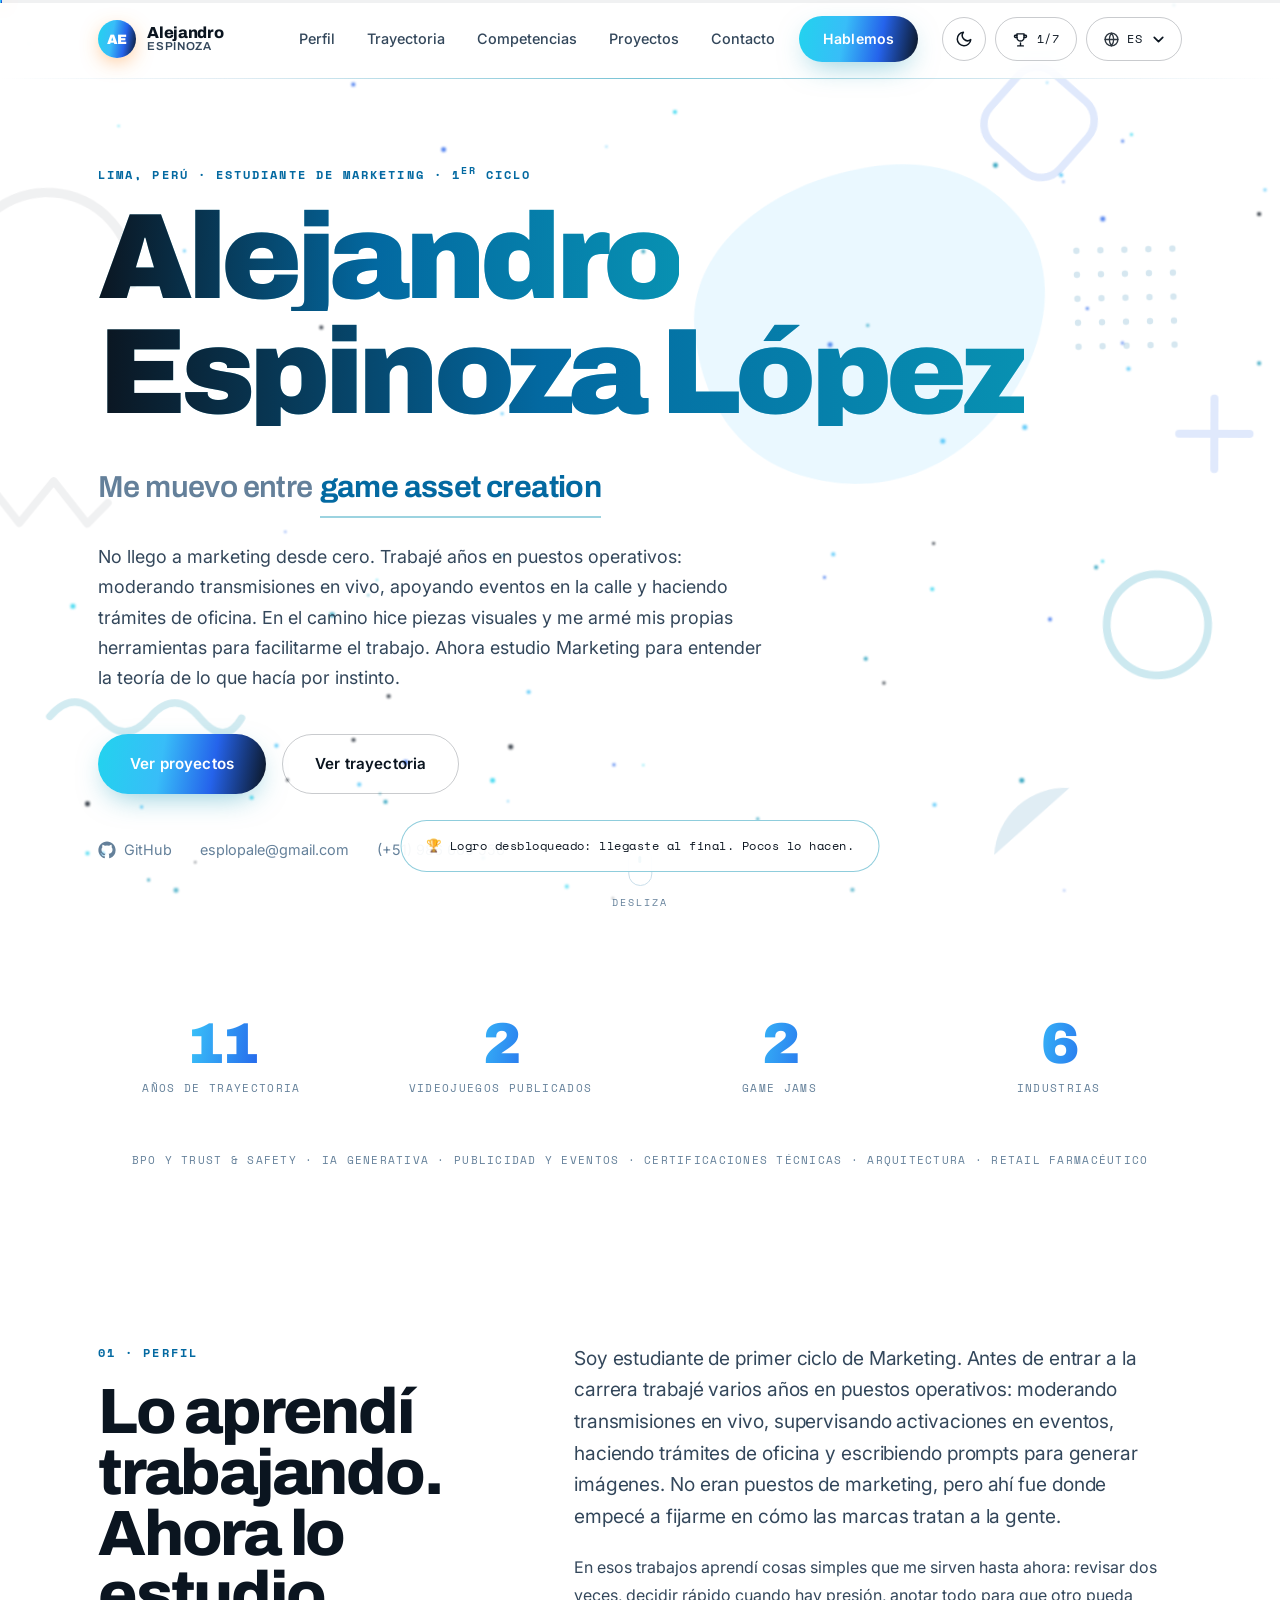
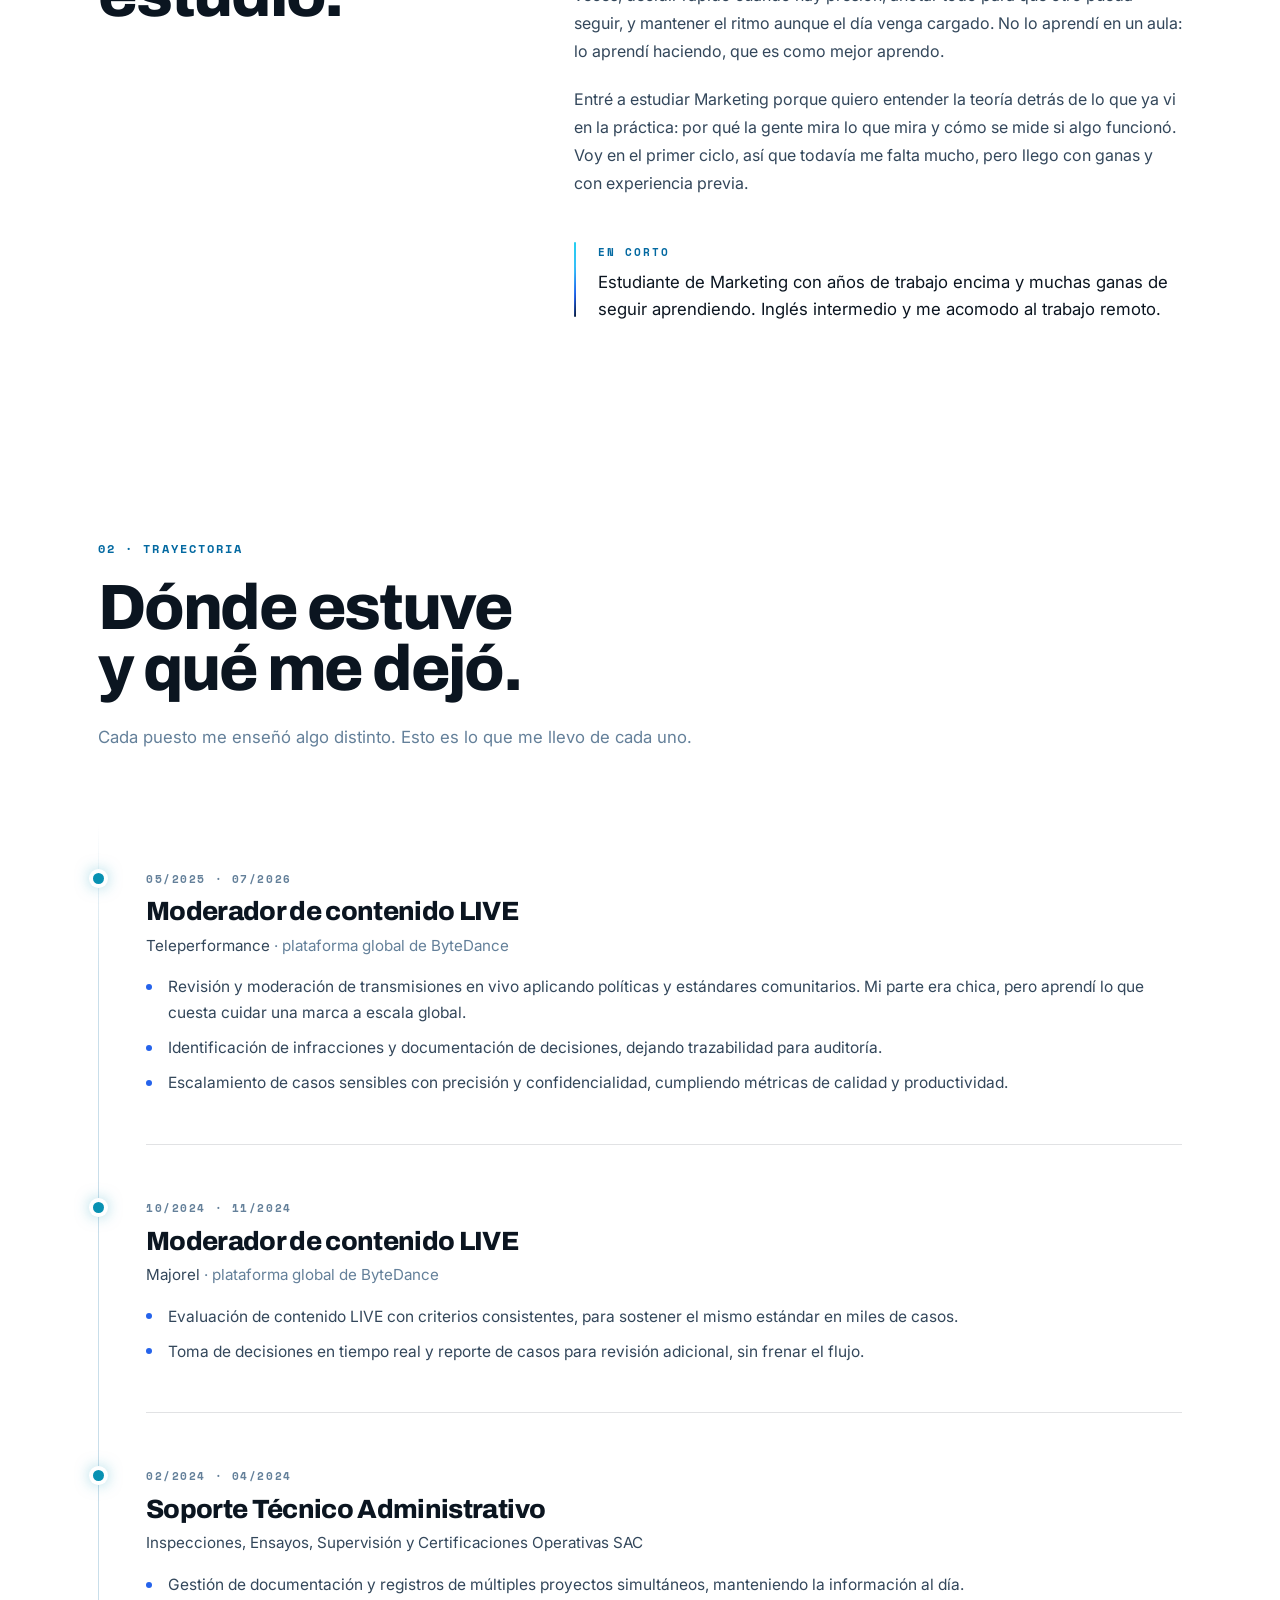
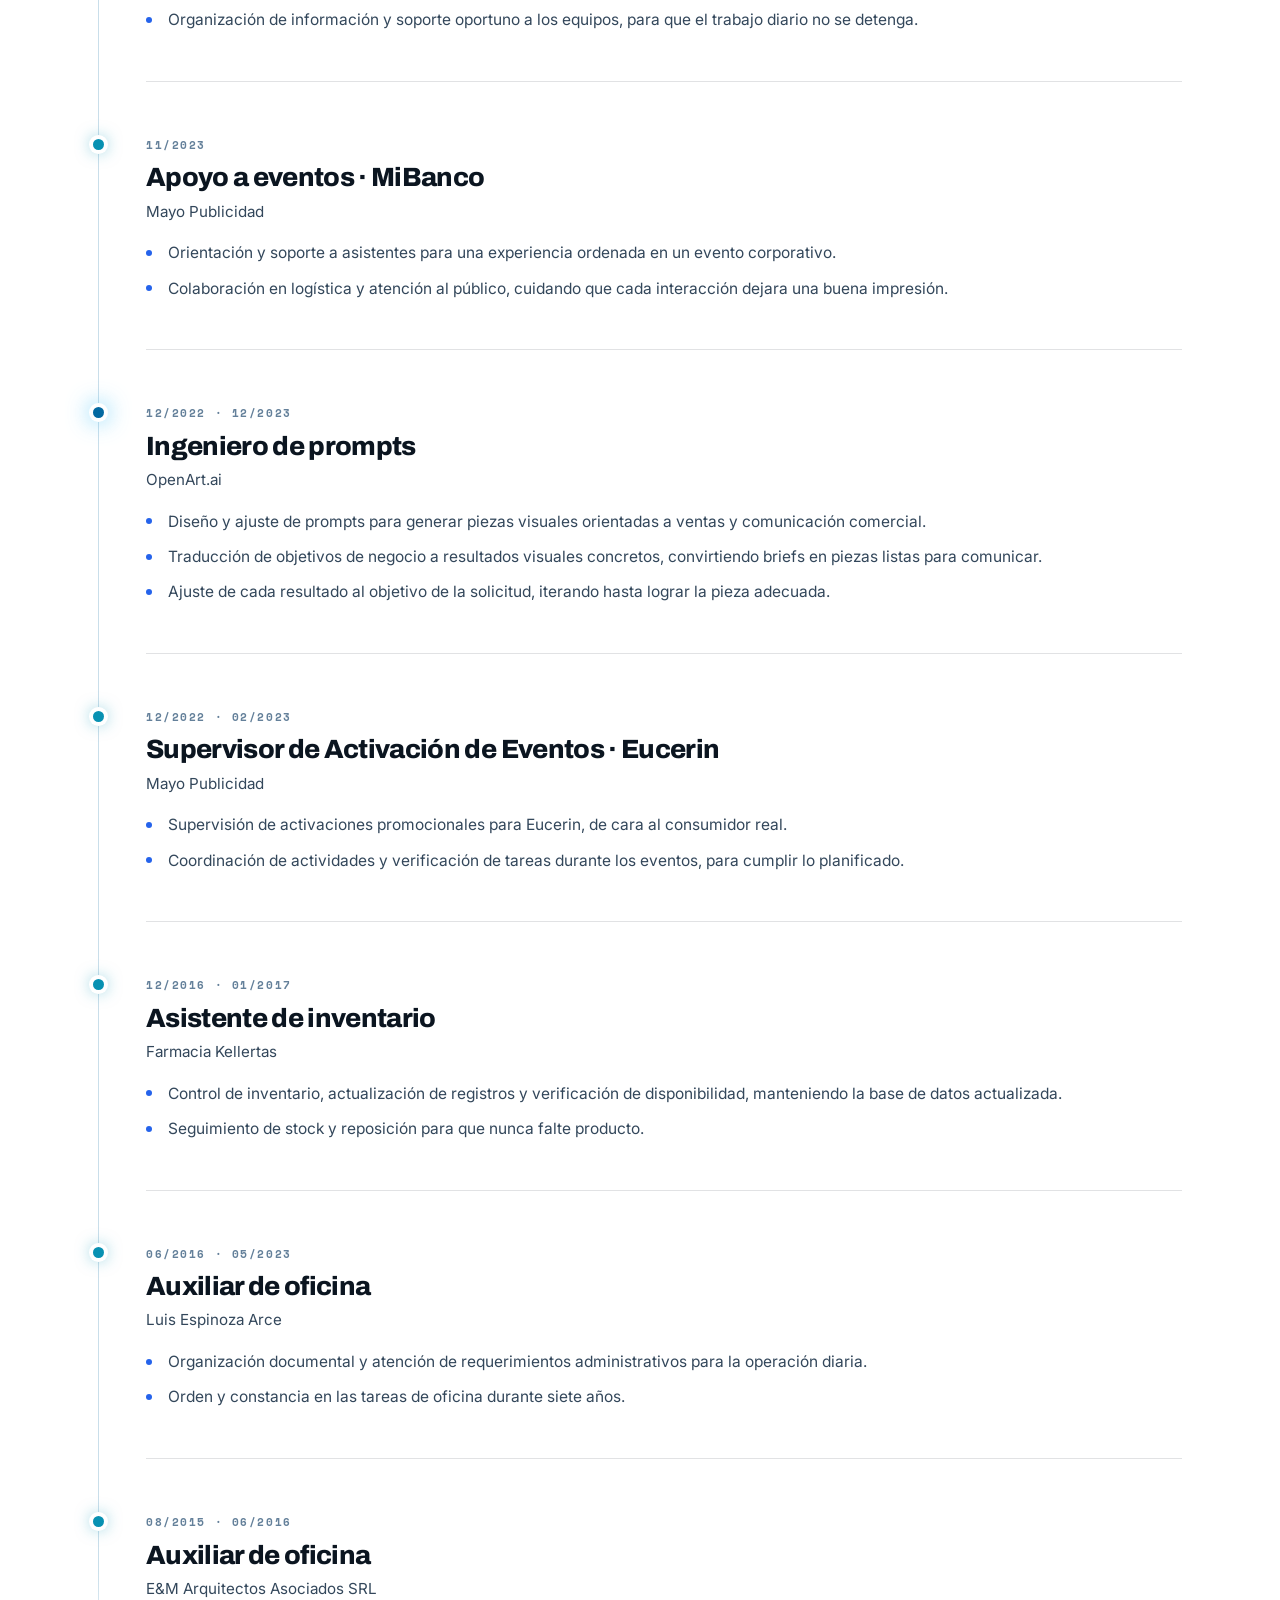
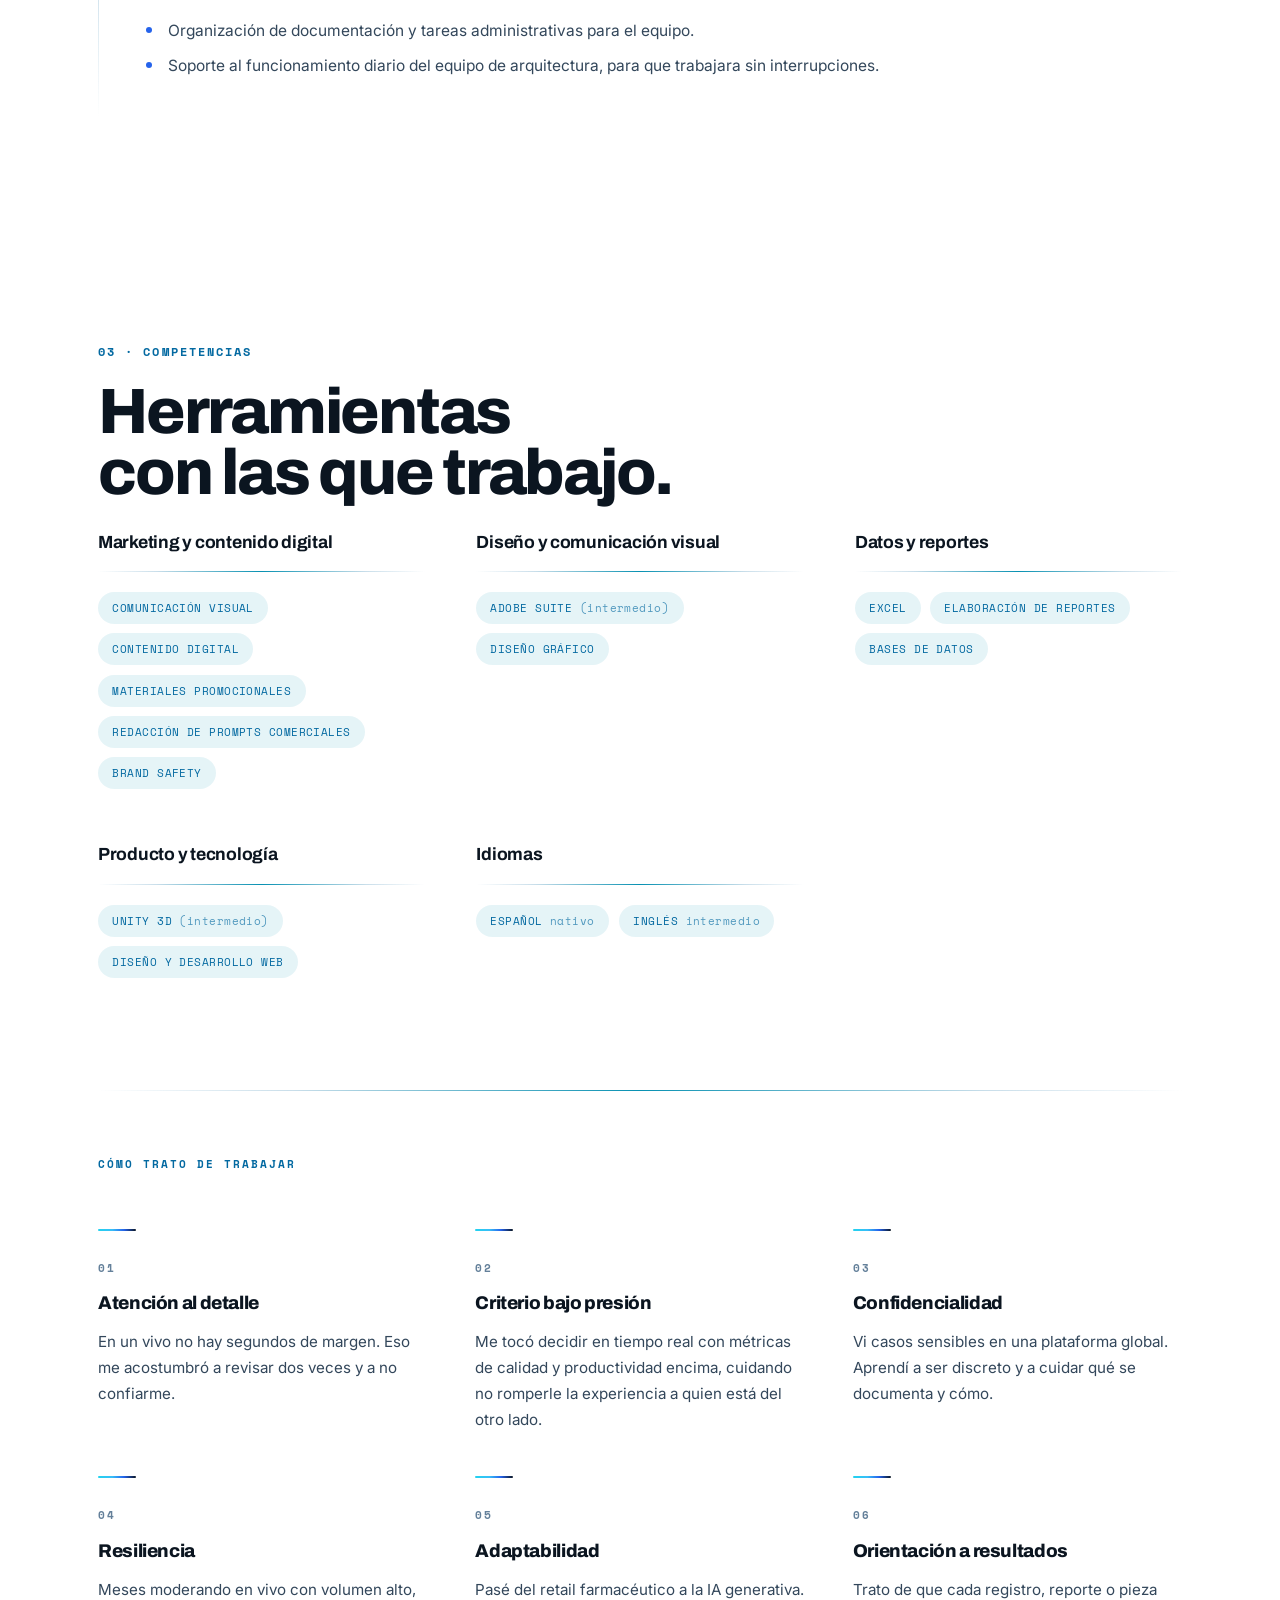
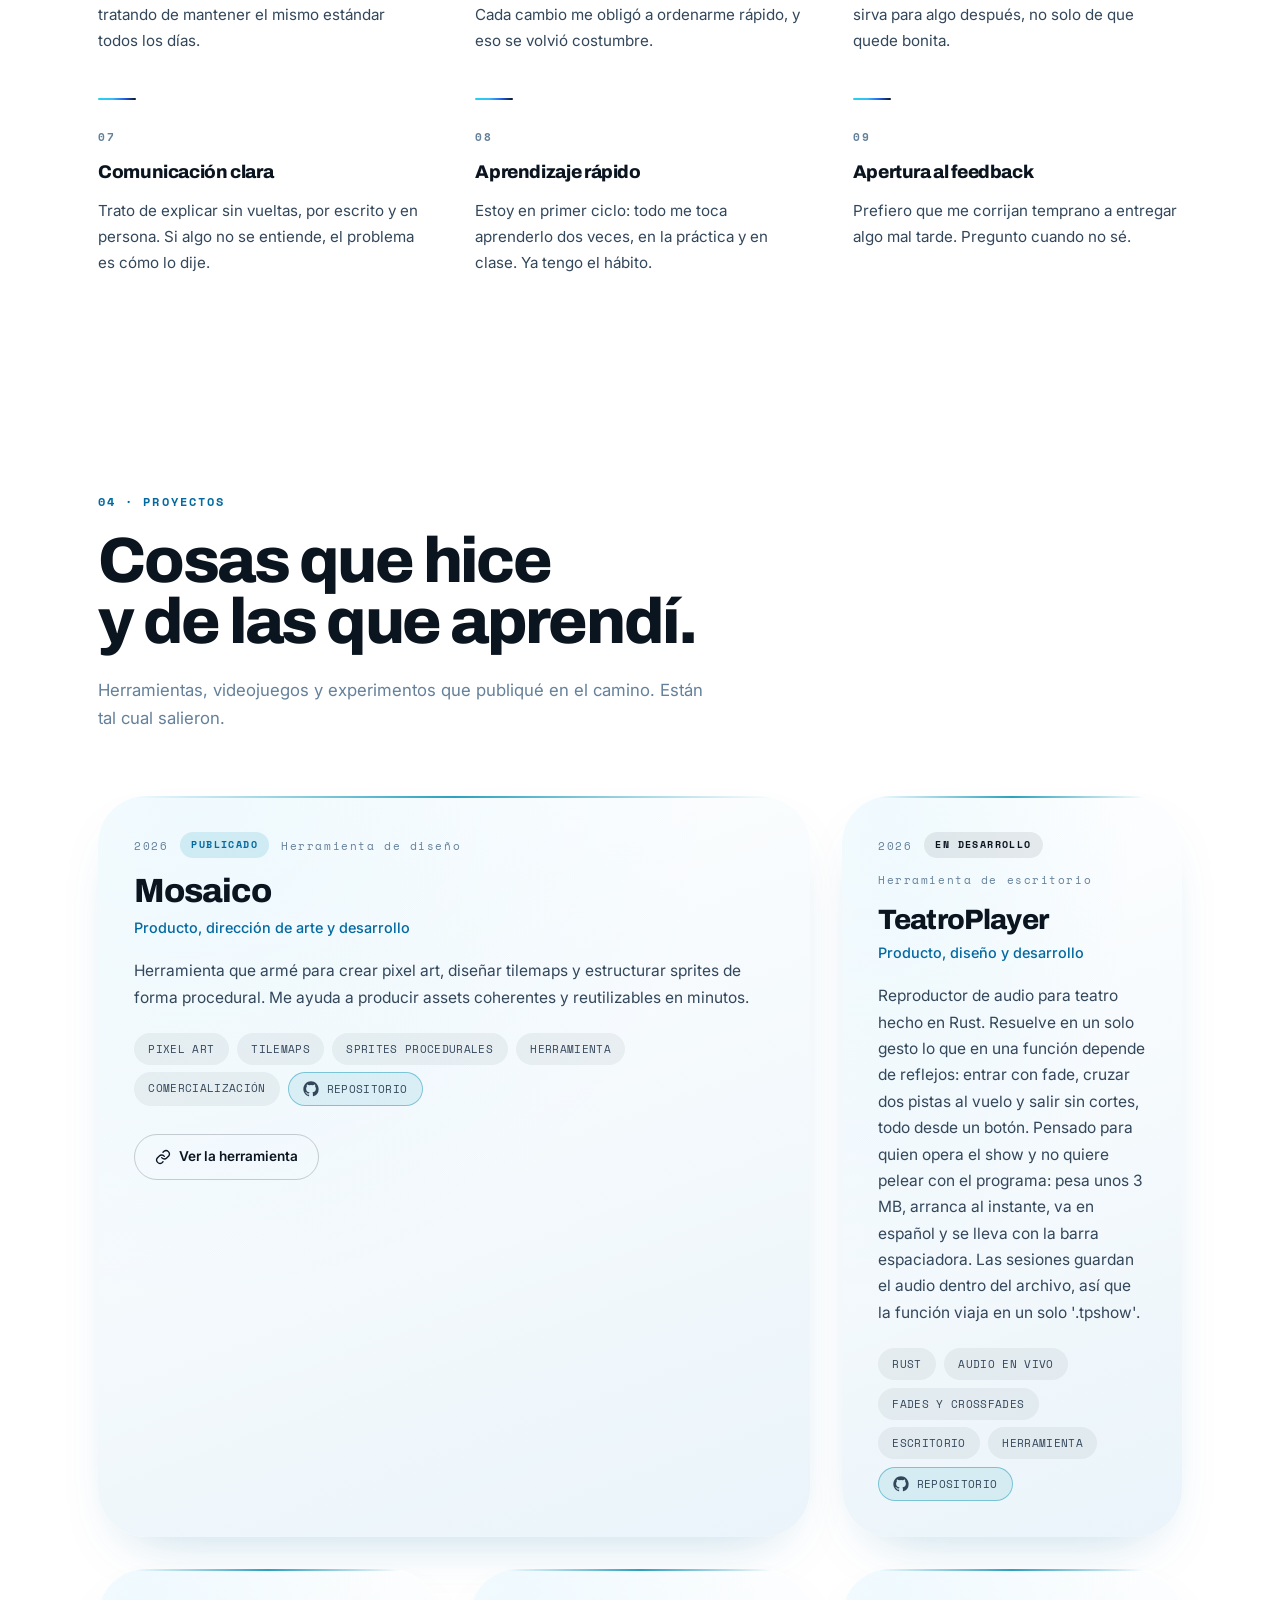
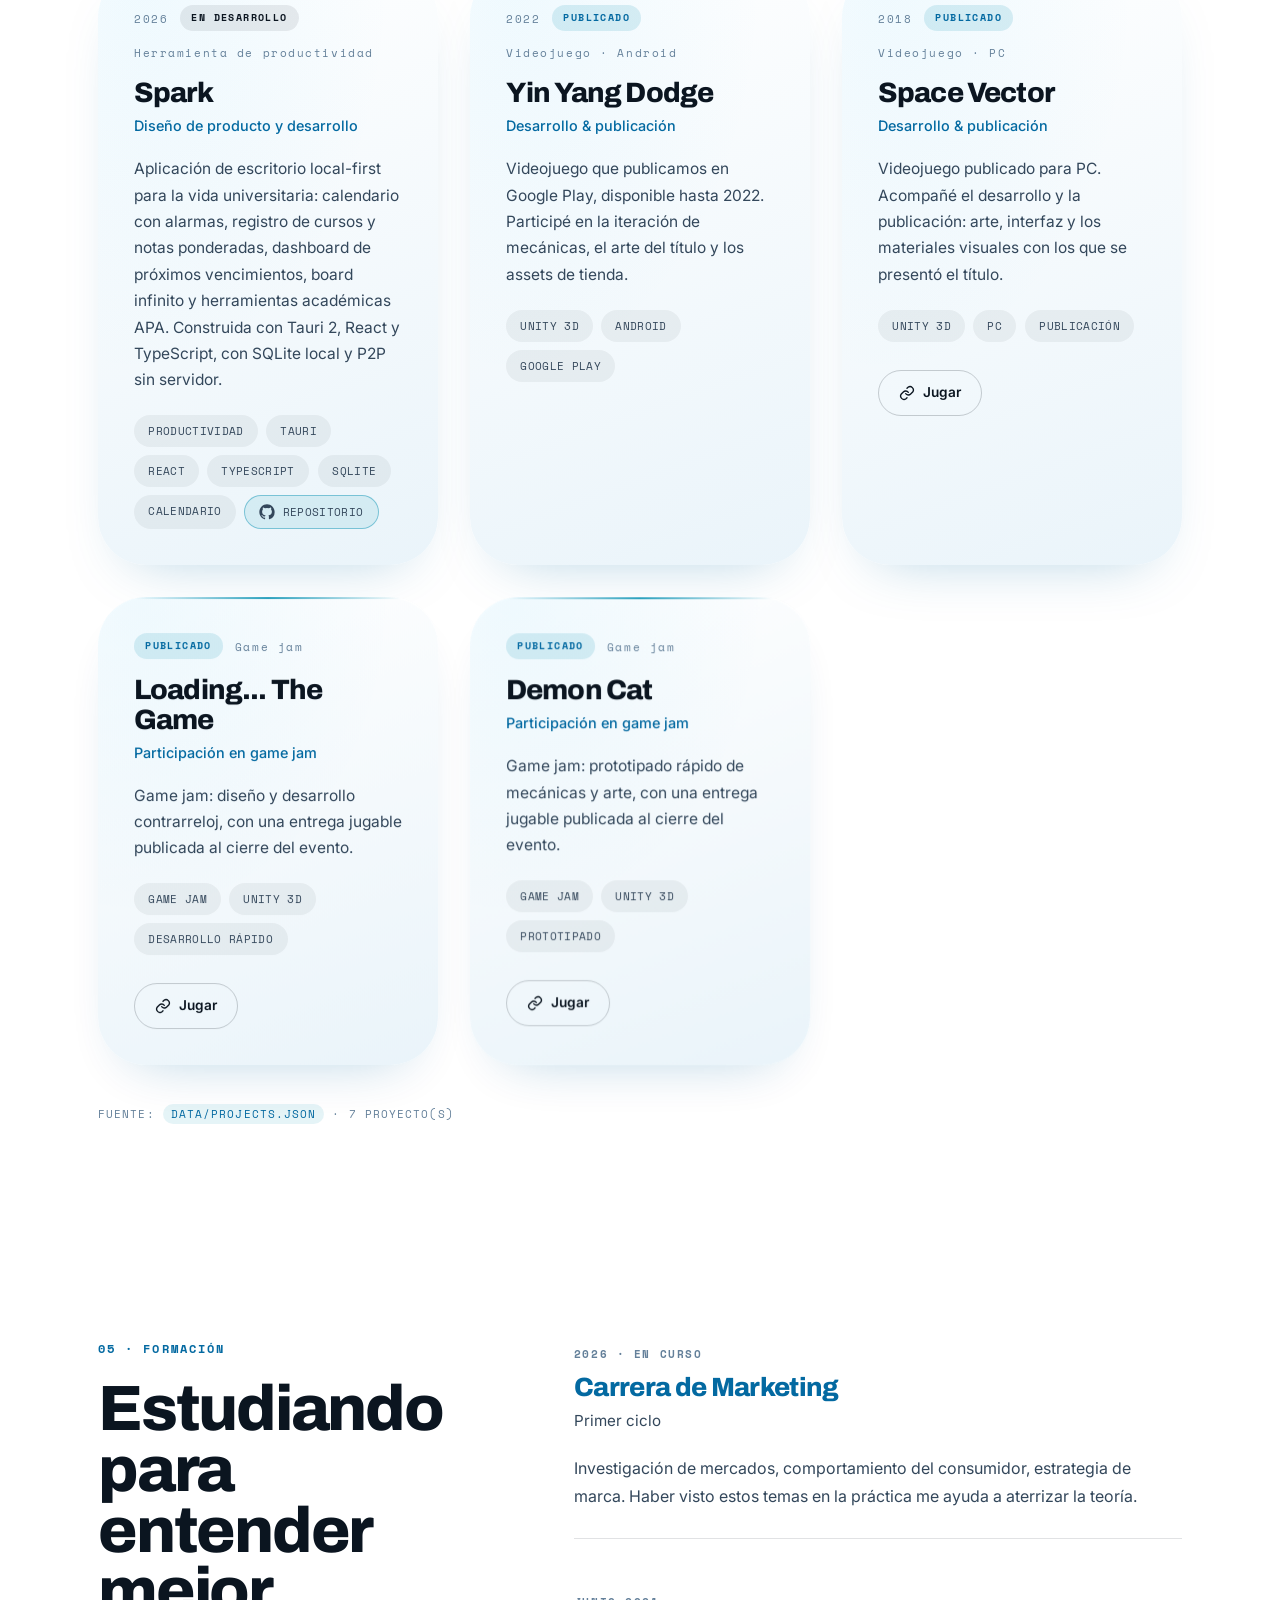
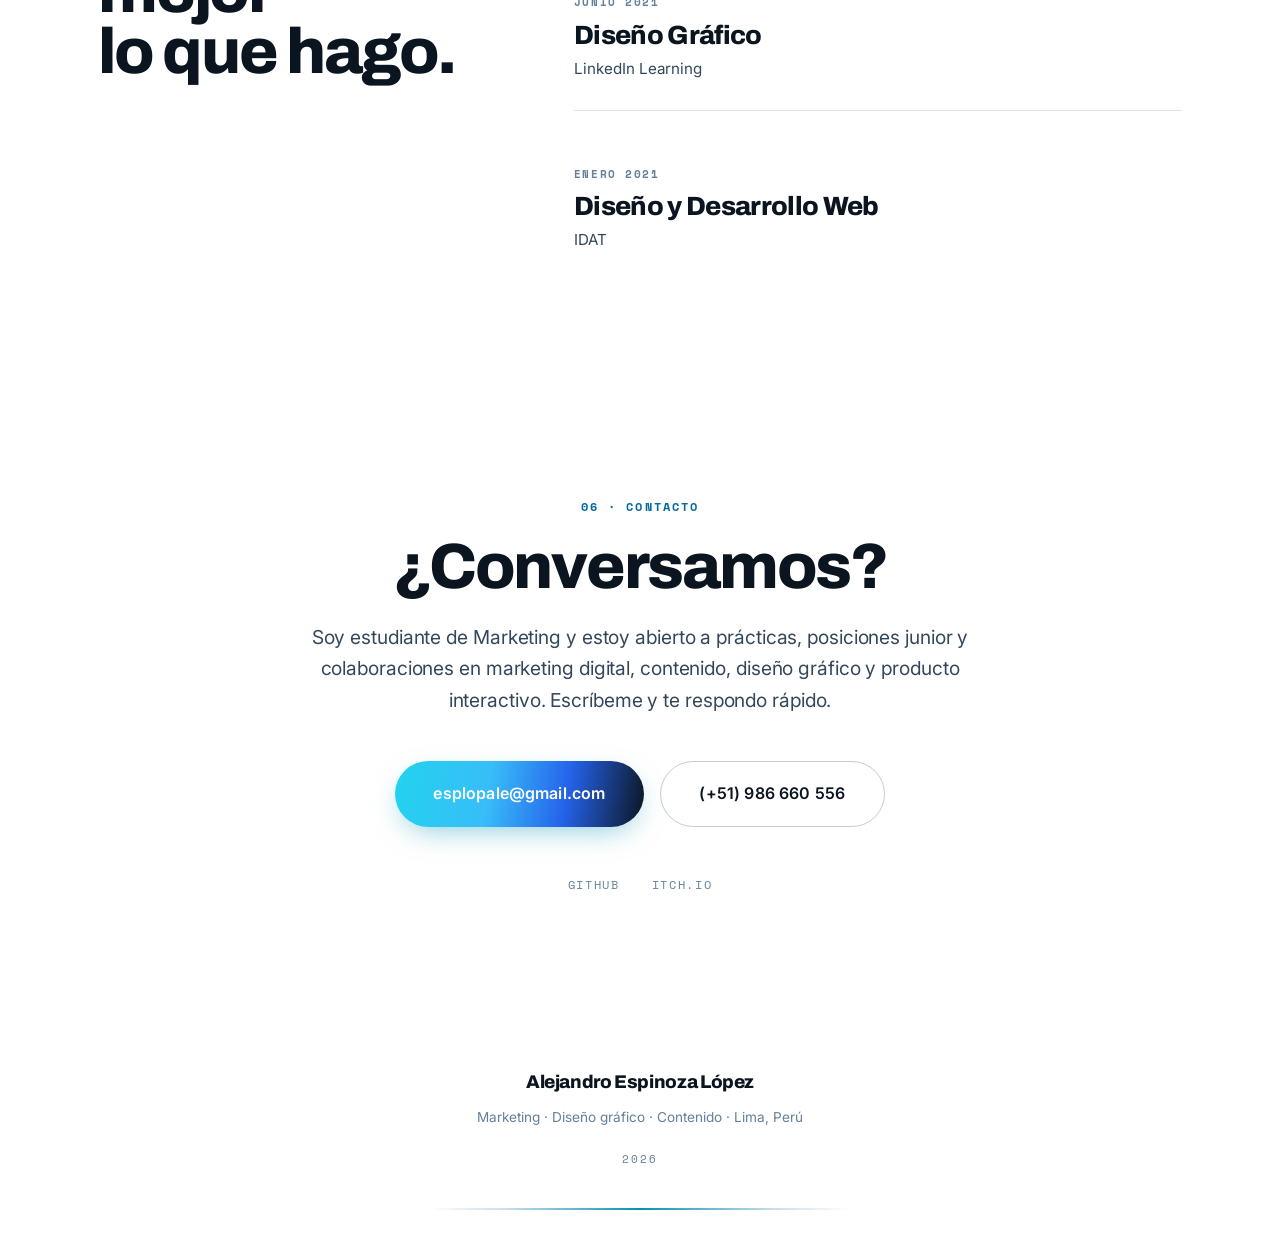
==== commit 714a8042: "Selector de idiomas tambien en la version de celulares El combo del menu movil estaba muerto: lang.j" ====
--- a/index.html
+++ b/index.html
@@ -22,7 +22,7 @@
 <link rel="preconnect" href="https://fonts.googleapis.com">
 <link rel="preconnect" href="https://fonts.gstatic.com" crossorigin>
 <link href="https://fonts.googleapis.com/css2?family=Archivo:wght@400;600;700;800;900&family=Inter:wght@400;500;600&family=Space+Mono:wght@400;700&display=swap" rel="stylesheet">
-<link rel="stylesheet" href="assets/css/style.css?v=3">
+<link rel="stylesheet" href="assets/css/style.css?v=4">
 </head>
 
 <body>
@@ -60,6 +60,10 @@
     </nav>
 
     <a href="#contacto" class="btn btn-flame nav-cta" data-i18n="nav.cta">Hablemos</a>
+
+    <!-- Bloque de controles: en móvil se ancla a la derecha para que el
+         panel del idioma quede alineado con el borde de la barra. -->
+    <div class="nav-actions">
 
     <button class="theme-toggle" id="themeToggle" aria-label="Cambiar a tema claro" aria-pressed="false" data-i18n-attr="aria-label:a11y.theme.light">
       <svg class="icon-sun" viewBox="0 0 24 24" fill="none" stroke="currentColor" stroke-width="2" stroke-linecap="round" aria-hidden="true"><circle cx="12" cy="12" r="4"/><path d="M12 2v2M12 20v2M4.9 4.9l1.4 1.4M17.7 17.7l1.4 1.4M2 12h2M20 12h2M4.9 19.1l1.4-1.4M17.7 6.3l1.4-1.4"/></svg>
@@ -95,6 +99,8 @@
         </li>
       </ul>
     </div>
+
+    </div><!-- /.nav-actions -->
 
     <button class="burger" id="burger" aria-label="Abrir menú" aria-expanded="false" aria-controls="menu" data-i18n-attr="aria-label:a11y.menu.open">
       <span></span><span></span><span></span>
@@ -593,10 +599,10 @@
 <script src="assets/vendor/gsap/gsap.min.js"></script>
 <script src="assets/vendor/gsap/ScrollTrigger.min.js"></script>
 <script src="assets/vendor/gsap/ScrollToPlugin.min.js"></script>
-<script src="assets/js/i18n.js?v=1"></script>
-<script src="assets/js/lang.js?v=1"></script>
+<script src="assets/js/i18n.js?v=2"></script>
+<script src="assets/js/lang.js?v=2"></script>
 <script src="assets/js/projects.js?v=3"></script>
-<script src="assets/js/main.js?v=3"></script>
+<script src="assets/js/main.js?v=4"></script>
 
 </body>
 </html>
--- a/assets/css/style.css
+++ b/assets/css/style.css
@@ -215,6 +215,10 @@
 .brand-text em{font-style:normal;font-weight:600;font-size:.72rem;color:var(--smoke);letter-spacing:.06em;text-transform:uppercase}
 
 .nav-links{margin-left:auto;display:flex;gap:2rem}
+/* Bloque de controles (tema · trofeo · idioma). Está transparente para
+   no alterar el layout de escritorio; en móvil se convierte en el ancla
+   derecha del panel de idiomas. */
+.nav-actions{display:flex;align-items:center;gap:.6rem}
 .nav-links a{
   color:var(--smoke);font-size:.9rem;font-weight:500;position:relative;padding:.25rem 0;
   transition:color .25s ease;
@@ -629,14 +633,42 @@
   .nav-links,.nav-cta{display:none}
   .burger{display:block}
   .mm-blob{display:none}
-  /* El dropdown sale de la nav y reaparece dentro del menú móvil */
-  .lang--nav{display:none}
+  /* Controles empujados a la derecha; el panel del idioma se ancla a
+     este bloque para alinearse con el borde de la barra. */
+  .nav-actions{margin-left:auto}
+  /* El dropdown vive en la barra superior —igual que el tema y el
+     trofeo— y además se repite dentro del menú móvil. */
+  .lang--nav .lang-btn{height:40px;padding:0 .7rem 0 .8rem;gap:.35rem}
+  .lang--nav .lang-btn svg{width:15px;height:15px}
+  .lang--nav .lang-chev{width:10px;height:10px}
   .menu .lang-wrap{display:flex;justify-content:center;margin-top:1.5rem}
   .menu .lang{position:relative}
-  .menu .lang .lang-list{top:auto;bottom:calc(100% + .65rem);right:auto;left:0}
+  .menu .lang .lang-list{
+    top:auto;bottom:calc(100% + .65rem);
+    left:50%;right:auto;
+    width:min(186px,100%);
+    transform:translate(-50%,8px);
+  }
+  .menu .lang .lang-list.open{transform:translate(-50%,0)}
 }
 @media (min-width:901px){
   .menu .lang-wrap{display:none}
+}
+@media (max-width:300px){
+  /* Solo en anchos extremos: el rol sobra y queda la píldora de idioma. */
+  .brand-text em{display:none}
+}
+@media (max-width:400px){
+  /* La barra no tiene ancho para 3 píldoras completas: la etiqueta de
+     idioma cede el texto y queda globo + código, que sigue inequívoco.
+     Así el panel cabe sin salirse del viewport. */
+  .nav-inner{gap:.85rem}
+  .brand-text{display:none}
+  .theme-toggle{width:40px;height:40px;flex:0 0 40px}
+  .trophy-btn{height:40px;padding:0 .7rem}
+  .egg-count{display:none}
+  .lang--nav .lang-btn{padding:0 .7rem}
+  .lang--nav .lang-btn span#langLabel{display:none}
 }
 @media (max-width:640px){
   .hero{min-height:auto;padding-block:9rem 6rem}
@@ -700,6 +732,9 @@
 }
 .lang.is-open .lang-btn{border-color:var(--fire-amber);color:var(--fire-amber)}
 .lang.is-open .lang-chev{transform:rotate(180deg)}
+/* El menú de la barra superior se ancla al borde: en móvil no debe
+   salirse del viewport cuando la píldora queda pegada a la derecha. */
+.lang--nav .lang-list{max-width:calc(100vw - 2.5rem)}
 
 .lang-list{
   position:absolute;top:calc(100% + .65rem);right:0;z-index:140;
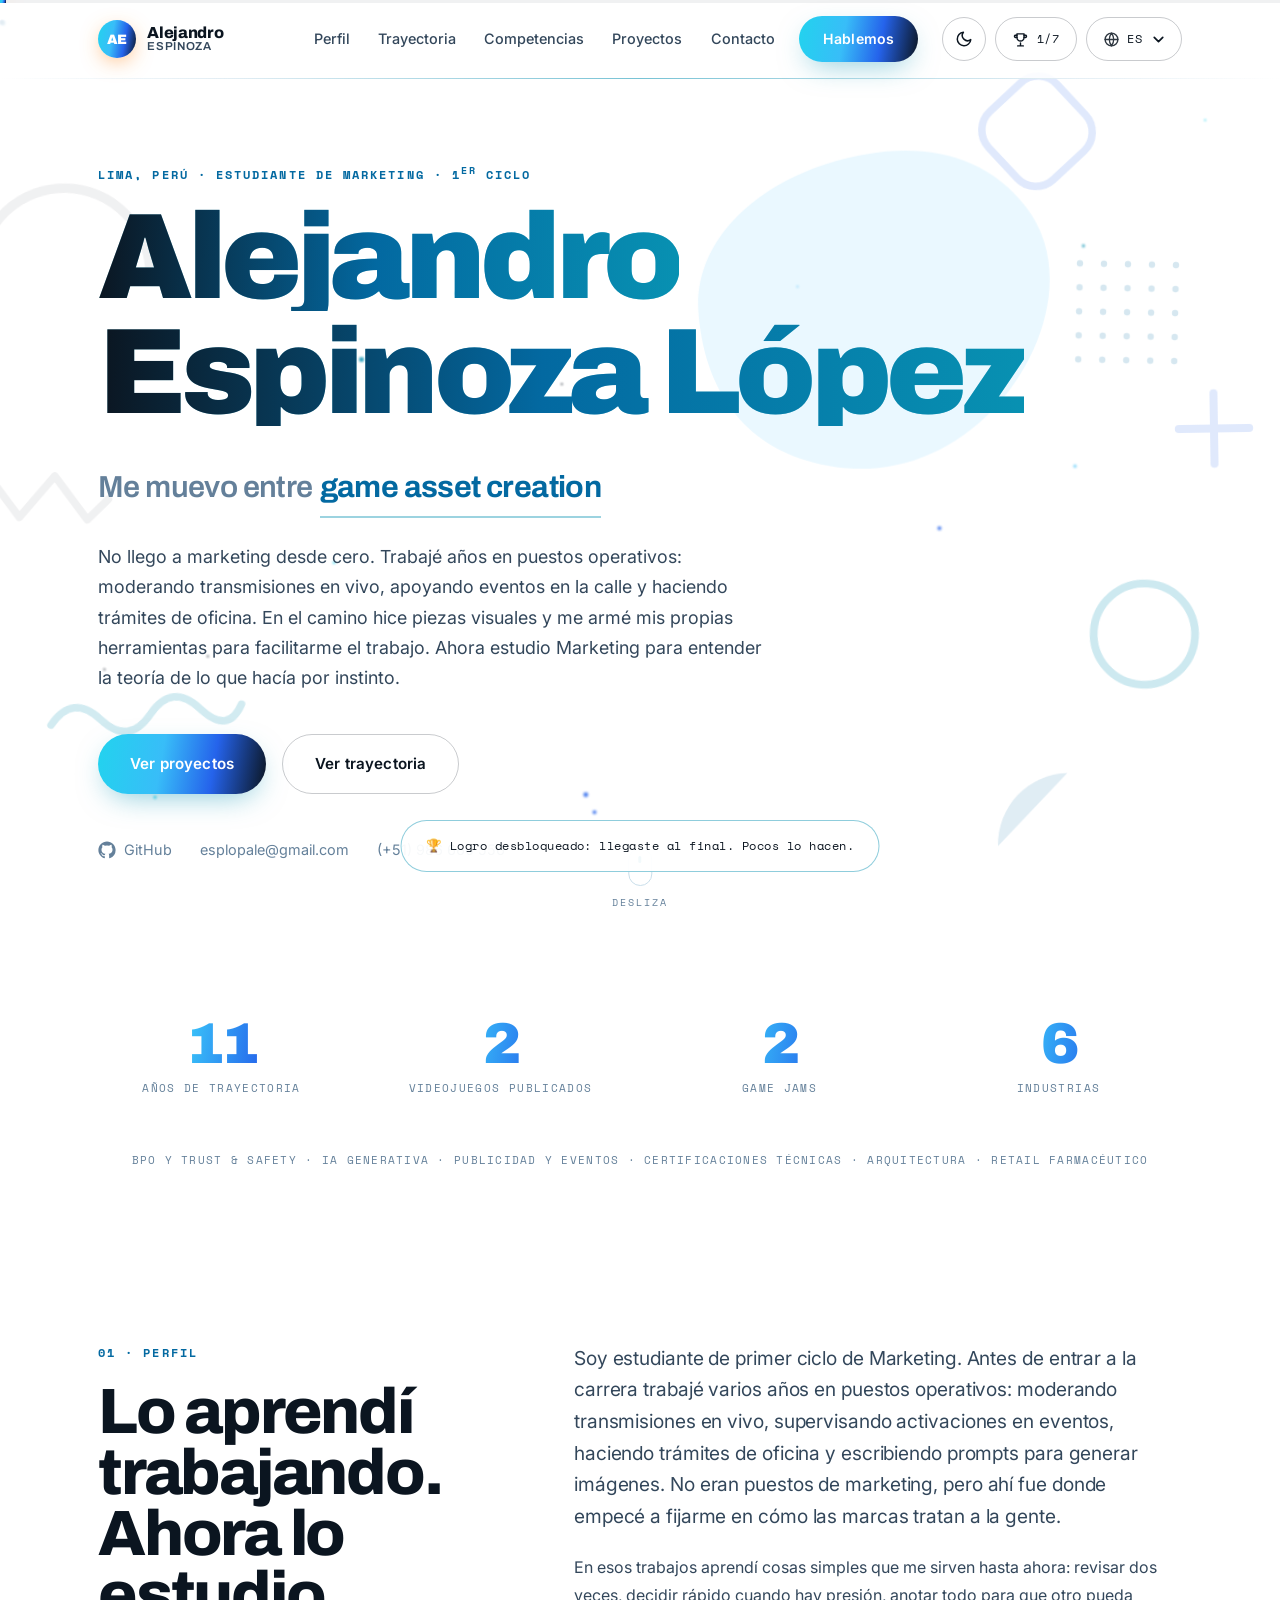
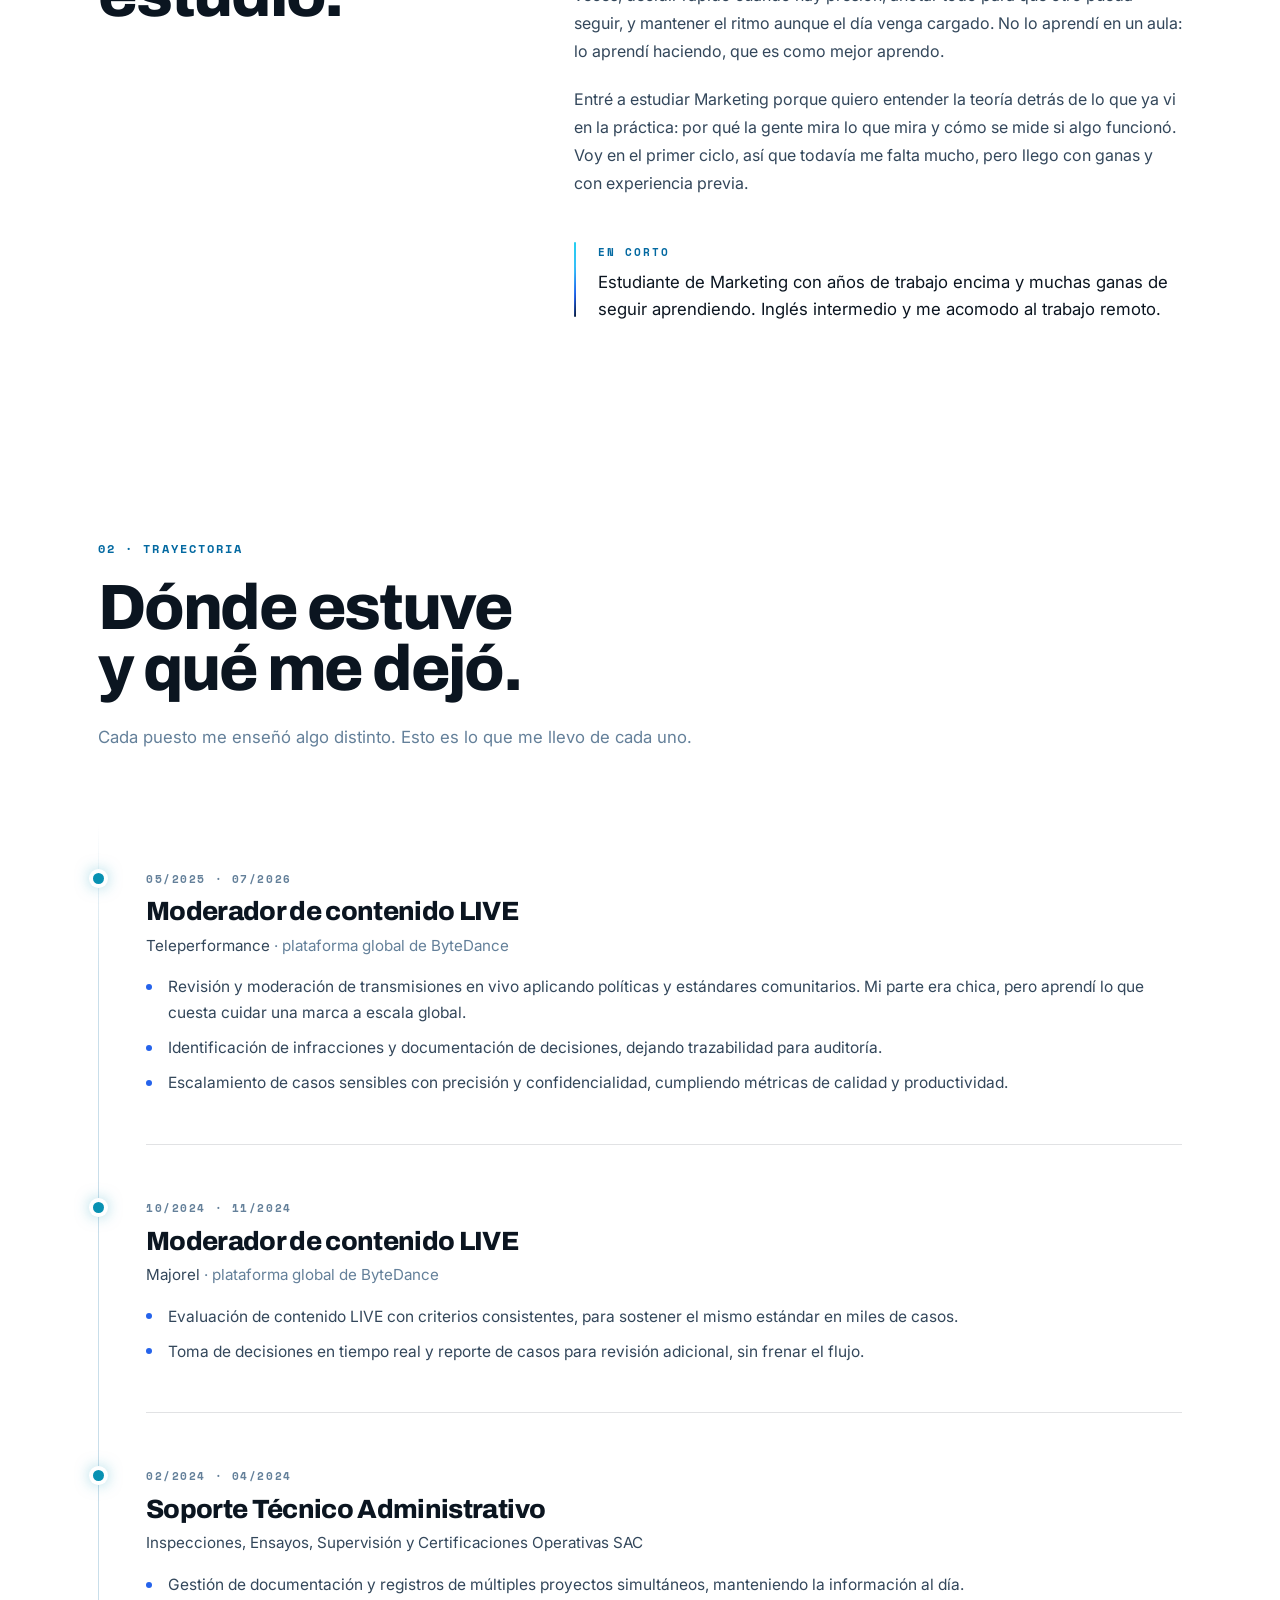
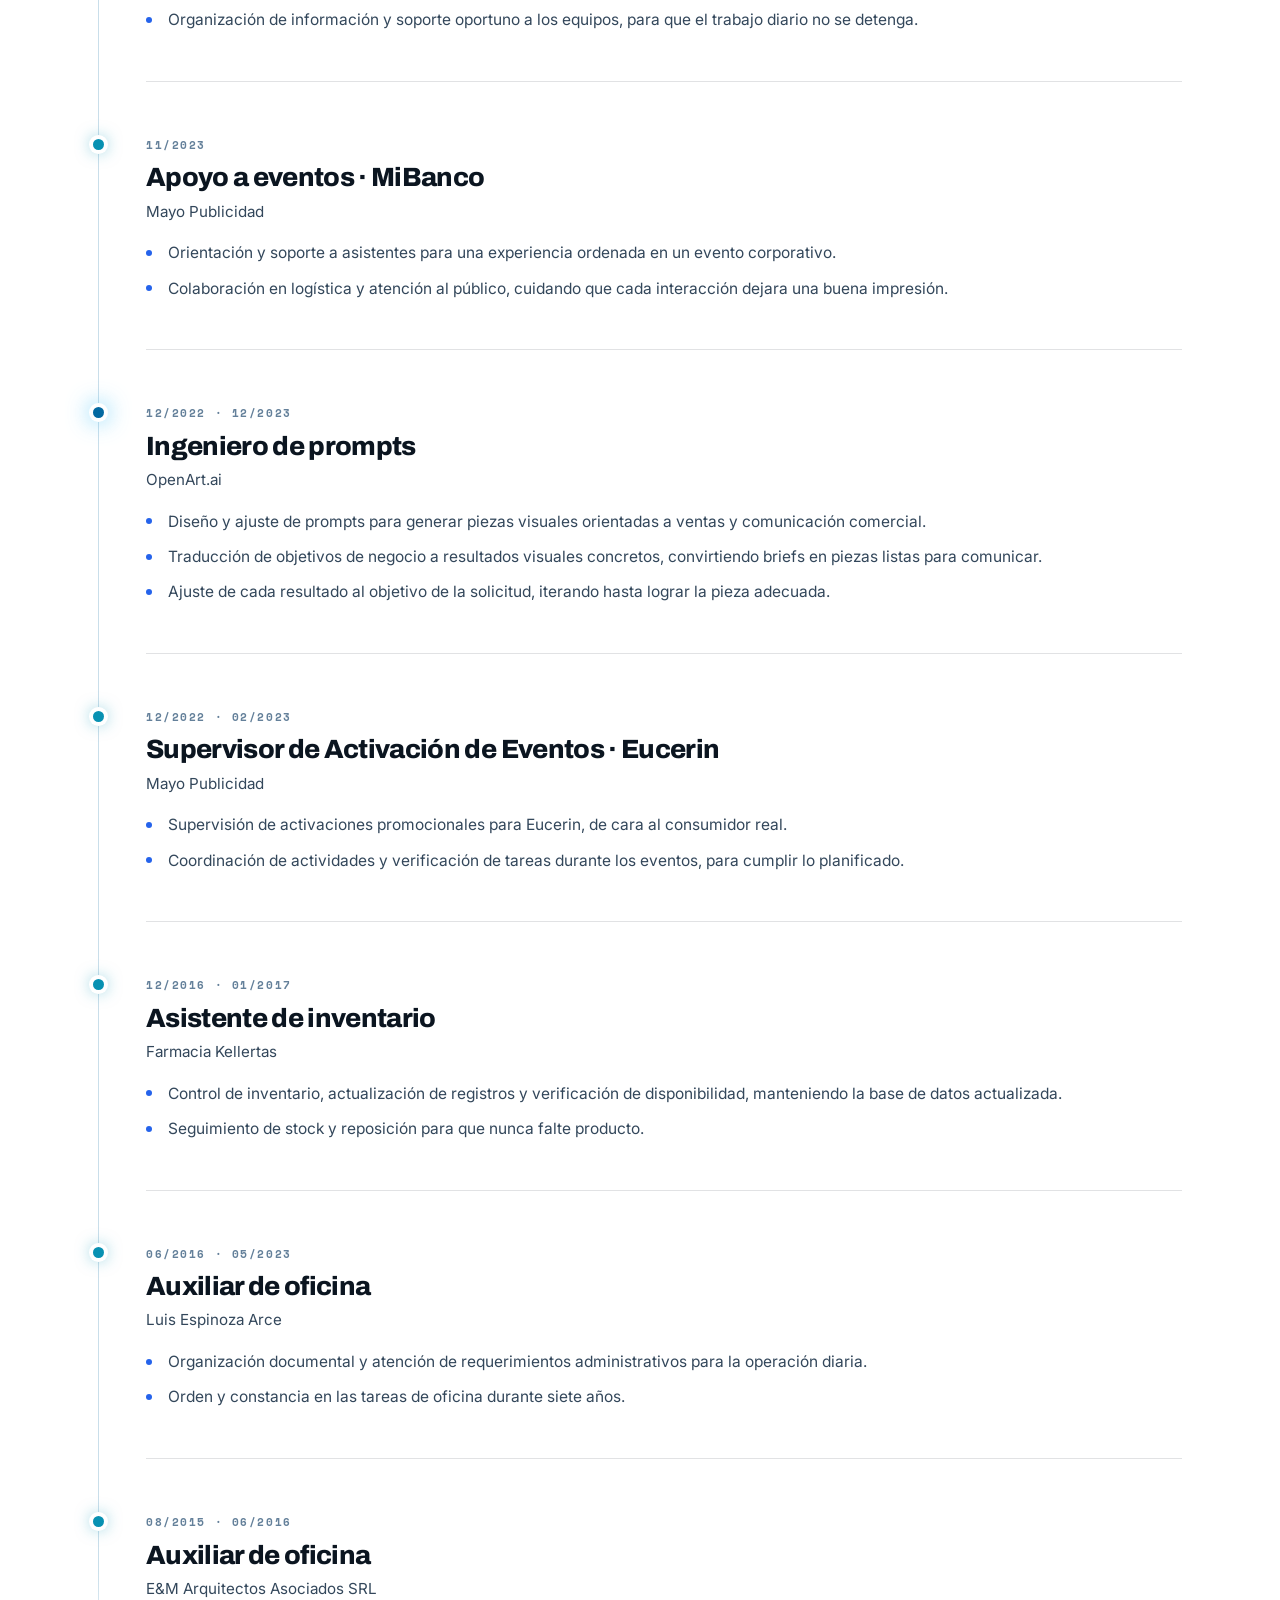
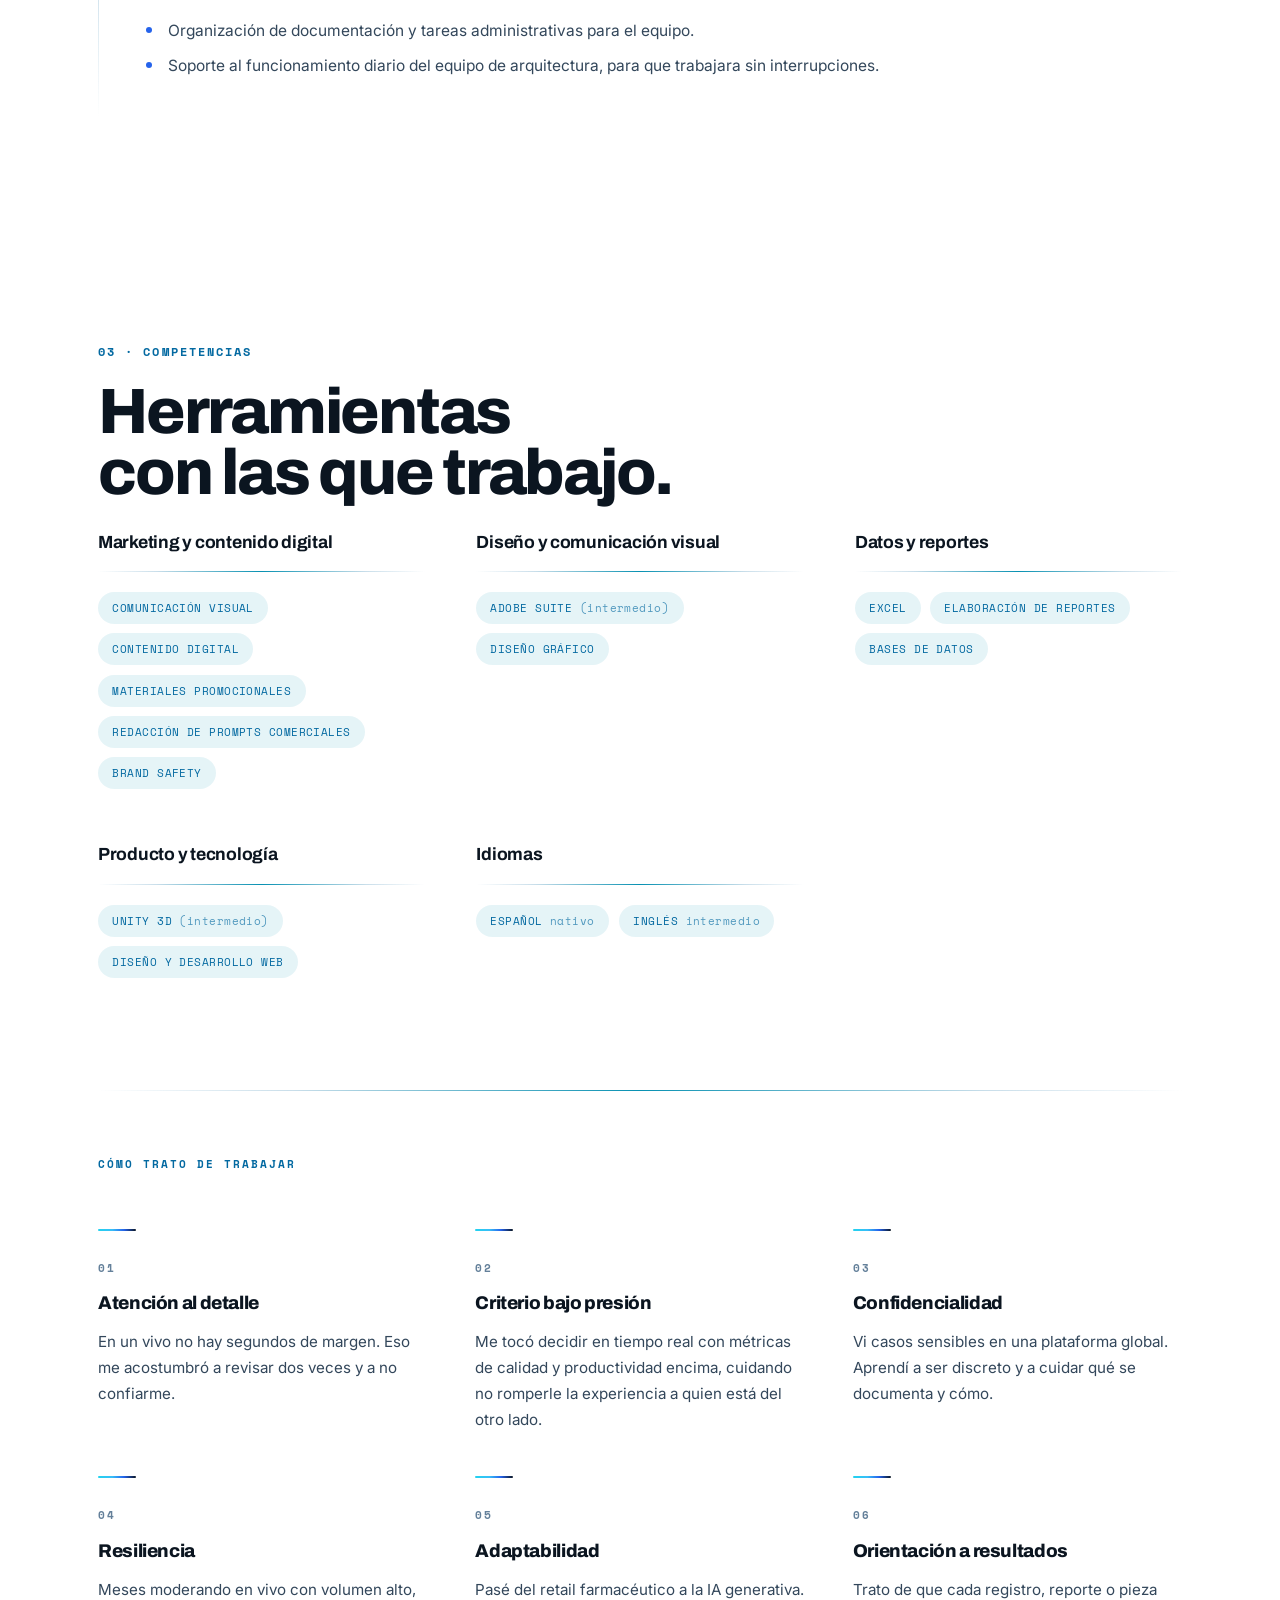
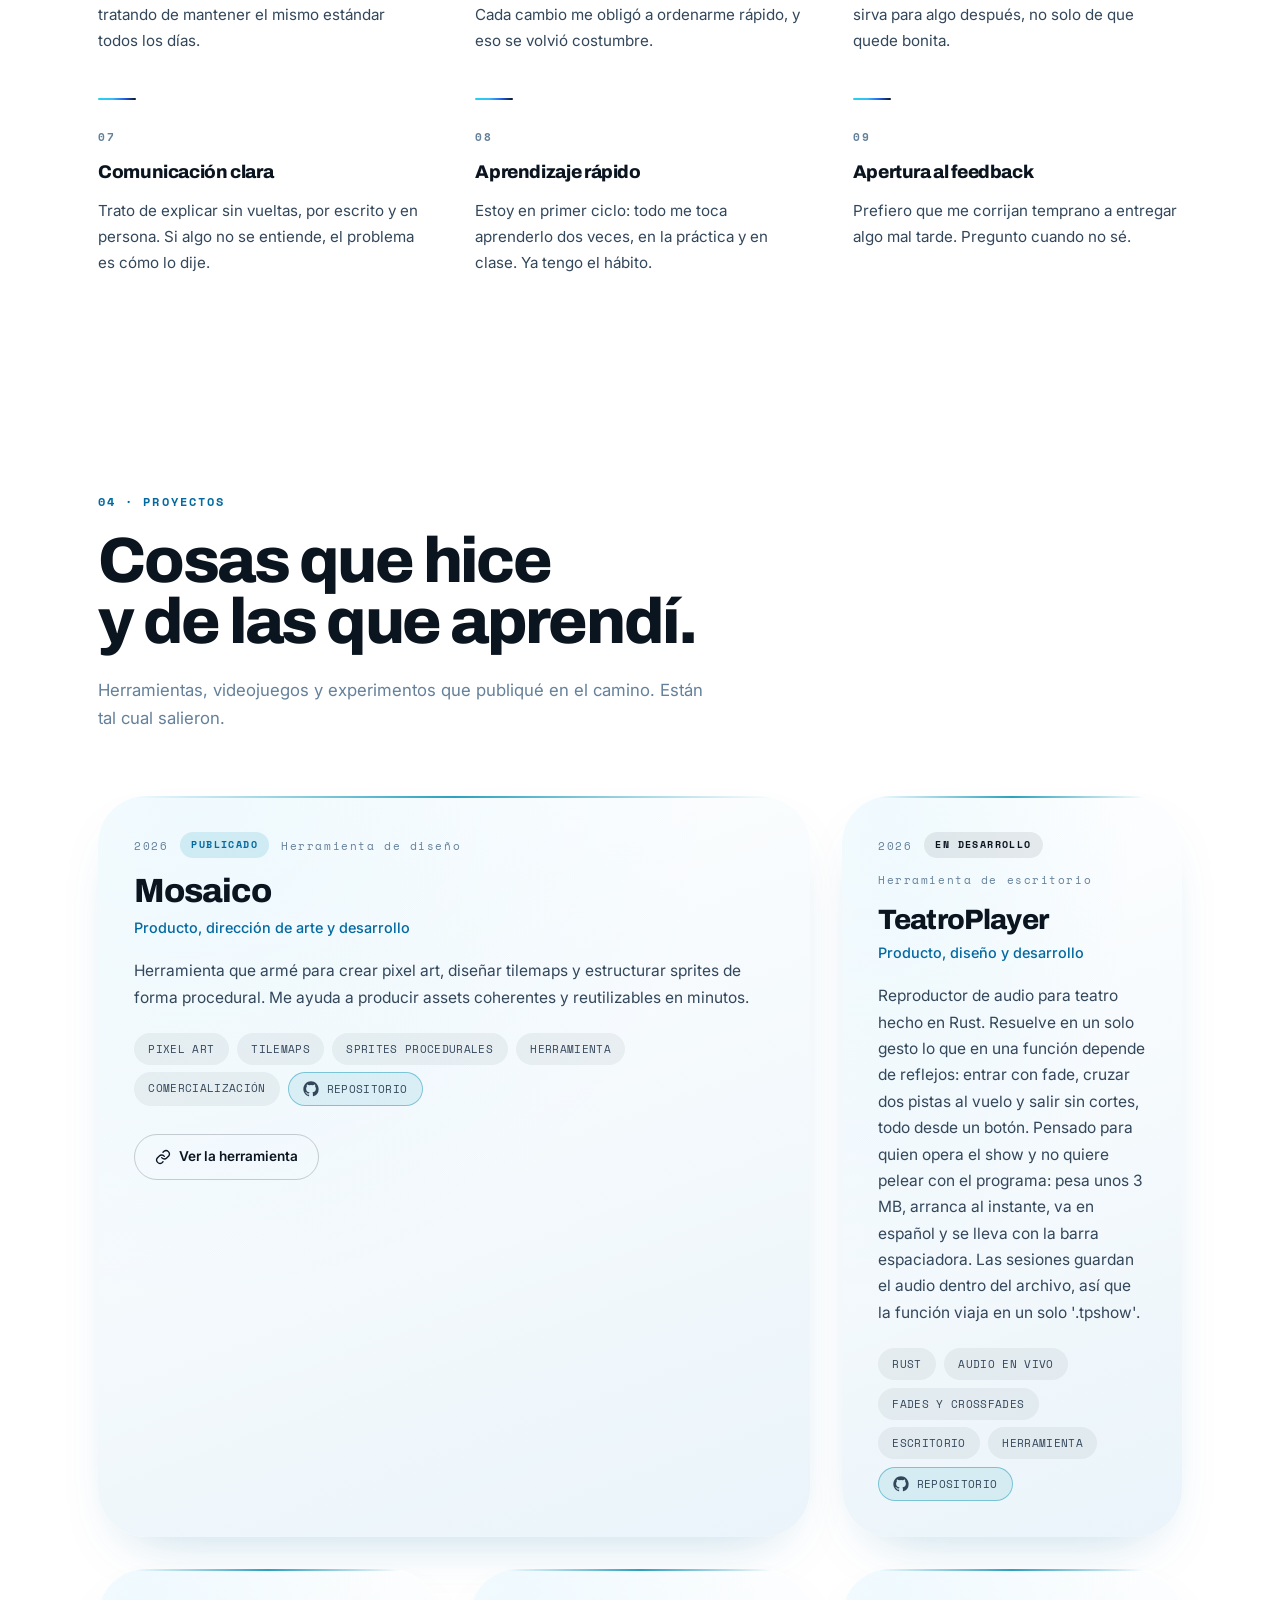
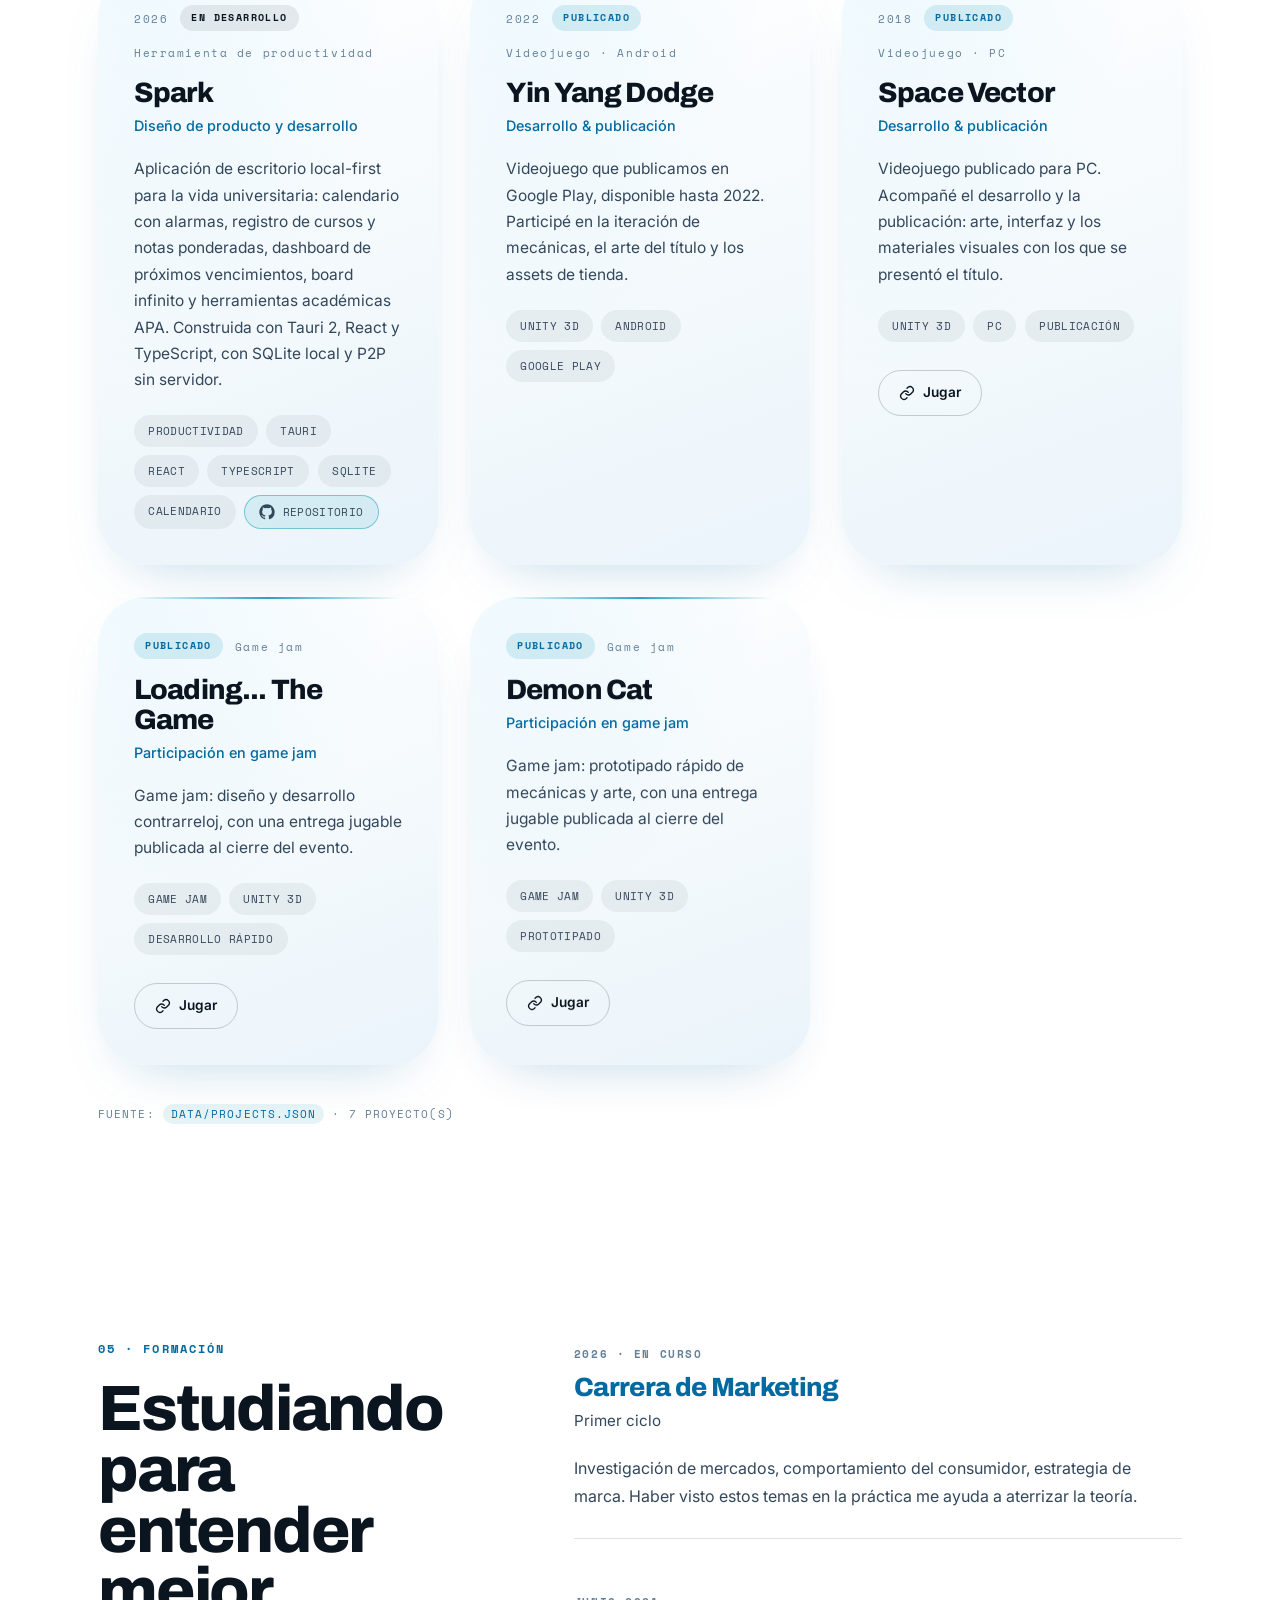
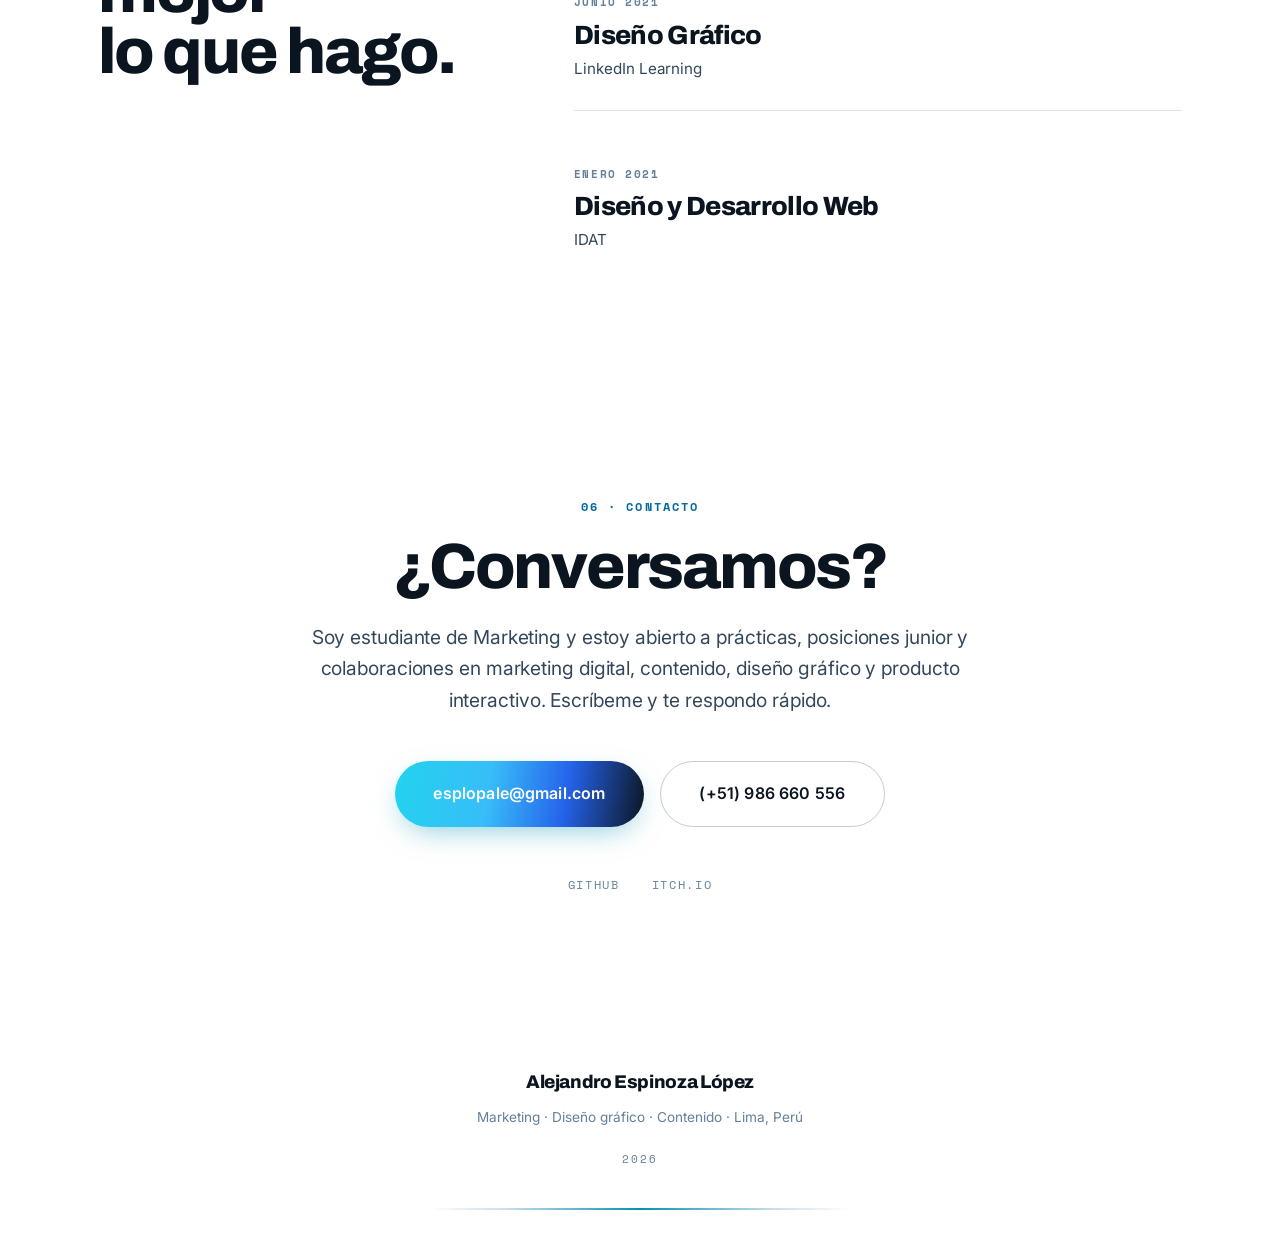
==== commit ef463e03: "Corrige el layout movil de la barra y del hero Reportado con captura en 412px: la barra se veia rota" ====
--- a/index.html
+++ b/index.html
@@ -22,7 +22,7 @@
 <link rel="preconnect" href="https://fonts.googleapis.com">
 <link rel="preconnect" href="https://fonts.gstatic.com" crossorigin>
 <link href="https://fonts.googleapis.com/css2?family=Archivo:wght@400;600;700;800;900&family=Inter:wght@400;500;600&family=Space+Mono:wght@400;700&display=swap" rel="stylesheet">
-<link rel="stylesheet" href="assets/css/style.css?v=4">
+<link rel="stylesheet" href="assets/css/style.css?v=5">
 </head>
 
 <body>
--- a/assets/css/style.css
+++ b/assets/css/style.css
@@ -159,20 +159,23 @@
 /* ---------- 3. Ambient layers ---------- */
 .progress-bar{
   position:fixed;top:0;left:0;right:0;height:3px;z-index:120;
-  background:rgba(255,246,236,.05);
+  background:rgba(255,246,236,.05);overflow:hidden;
 }
 .progress-bar span{
   display:block;height:100%;width:0;background:var(--flame);
   box-shadow:0 0 18px rgba(255,138,31,.7);
 }
 
-.ember-field{position:fixed;inset:0;pointer-events:none;z-index:0;overflow:hidden}
+/* contain:paint recorta también el desbordamiento de scrollWidth; sin él,
+   una brasa animada cerca del borde derecho sumaba ancho a <html> y
+   provocaba scroll horizontal fantasma en pantallas de 320px. */
+.ember-field{position:fixed;inset:0;pointer-events:none;z-index:0;overflow:hidden;contain:paint}
 .ember{
   position:absolute;bottom:-20px;border-radius:50%;
   filter:blur(1px);opacity:0;will-change:transform,opacity;
 }
 
-.memphis{position:fixed;inset:0;pointer-events:none;z-index:0;overflow:hidden}
+.memphis{position:fixed;inset:0;pointer-events:none;z-index:0;overflow:hidden;contain:paint}
 .mm{position:absolute;will-change:transform}
 .mm-arc  {width:190px;color:rgba(255,246,236,.07);top:12%;left:-46px}
 .mm-ring {width:130px;color:rgba(255,91,31,.20);top:64%;right:5%}
@@ -198,6 +201,7 @@
 .nav-inner{
   max-width:var(--maxw);margin-inline:auto;padding:1rem var(--gut);
   display:flex;align-items:center;gap:1.5rem;
+  min-width:0;
 }
 .brand{display:flex;align-items:center;gap:.7rem;color:var(--fire-white)}
 .brand{-webkit-touch-callout:none;-webkit-user-select:none;user-select:none}
@@ -211,14 +215,17 @@
 .brand-text{
   font-family:var(--display);font-weight:800;font-size:1rem;
   letter-spacing:-.02em;line-height:1;display:flex;flex-direction:column;
+  min-width:0;white-space:nowrap;
 }
 .brand-text em{font-style:normal;font-weight:600;font-size:.72rem;color:var(--smoke);letter-spacing:.06em;text-transform:uppercase}
 
-.nav-links{margin-left:auto;display:flex;gap:2rem}
+.nav-links{margin-left:auto;display:flex;gap:clamp(1rem,2.2vw,2rem);min-width:0}
 /* Bloque de controles (tema · trofeo · idioma). Está transparente para
    no alterar el layout de escritorio; en móvil se convierte en el ancla
-   derecha del panel de idiomas. */
-.nav-actions{display:flex;align-items:center;gap:.6rem}
+   derecha del panel de idiomas.
+   flex-shrink:0 — sin él, entre 901 y ~1150px la barra no cabe y los
+   controles se comprimían hasta salirse del contenedor. */
+.nav-actions{display:flex;align-items:center;gap:.6rem;flex:0 0 auto}
 .nav-links a{
   color:var(--smoke);font-size:.9rem;font-weight:500;position:relative;padding:.25rem 0;
   transition:color .25s ease;
@@ -232,7 +239,10 @@
 .nav-links a.is-active{color:var(--fire-white)}
 .nav-links a.is-active::after{width:100%}
 
-.burger{display:none;margin-left:auto;width:44px;height:44px;position:relative;z-index:130}
+/* 44px de caja pero encogible: el burger convive con 4 controles en móvil
+   y, si no cede, empuja a .nav-actions fuera del contenedor. Se limita
+   con max-width para que no se aplaste hasta desaparecer. */
+.burger{display:none;margin-left:auto;width:44px;height:44px;flex:0 0 auto;min-width:36px;position:relative;z-index:130}
 .burger span{
   position:absolute;left:11px;width:22px;height:2px;background:var(--fire-white);border-radius:2px;
   transition:transform .35s cubic-bezier(.4,0,.2,1),opacity .2s ease;
@@ -417,7 +427,7 @@
   color:var(--fire-white);
 }
 .softs-grid{
-  display:grid;grid-template-columns:repeat(auto-fit,minmax(290px,1fr));
+  display:grid;grid-template-columns:repeat(auto-fit,minmax(min(290px,100%),1fr));
   gap:2.75rem 3rem;margin-top:clamp(2.5rem,5vw,3.5rem);
 }
 .soft{position:relative;padding-top:1.5rem}
@@ -494,7 +504,7 @@
 
 /* ---------- 11. Skills (pills, no boxes) ---------- */
 .skills{
-  display:grid;grid-template-columns:repeat(auto-fit,minmax(300px,1fr));
+  display:grid;grid-template-columns:repeat(auto-fit,minmax(min(300px,100%),1fr));
   gap:clamp(2.5rem,4vw,4rem);margin-top:1rem;
 }
 .cluster-title{
@@ -517,8 +527,10 @@
 .chip:hover{background:rgba(255,212,71,.18);color:var(--fire-white);transform:translateY(-2px)}
 
 /* ---------- 12. Projects ---------- */
+/* min() evita que el mínimo de la columna supere el ancho disponible:
+   sin él, en pantallas de 320px la tarjeta medía 320px y desbordaba. */
 .projects{
-  display:grid;grid-template-columns:repeat(auto-fit,minmax(320px,1fr));
+  display:grid;grid-template-columns:repeat(auto-fit,minmax(min(320px,100%),1fr));
   gap:2rem;
 }
 .projects-loading,.projects-empty{
@@ -629,7 +641,11 @@
   .proj.is-featured{grid-column:span 1}
   .proj.is-featured .proj-name{font-size:1.75rem}
 }
-@media (max-width:900px){
+/* 1100px, no 900px: la barra ahora lleva 4 controles (nav-cta · tema ·
+   trofeo · idioma) y por debajo de ~1150px ya no caben todos. Antes de
+   este cambio, entre 901 y 1150px el bloque de controles se salía del
+   contenedor (el idioma llegaba a x=1075 en una pantalla de 1000px). */
+@media (max-width:1100px){
   .nav-links,.nav-cta{display:none}
   .burger{display:block}
   .mm-blob{display:none}
@@ -651,30 +667,51 @@
   }
   .menu .lang .lang-list.open{transform:translate(-50%,0)}
 }
-@media (min-width:901px){
+@media (min-width:1101px){
   .menu .lang-wrap{display:none}
 }
-@media (max-width:300px){
-  /* Solo en anchos extremos: el rol sobra y queda la píldora de idioma. */
-  .brand-text em{display:none}
-}
-@media (max-width:400px){
-  /* La barra no tiene ancho para 3 píldoras completas: la etiqueta de
-     idioma cede el texto y queda globo + código, que sigue inequívoco.
-     Así el panel cabe sin salirse del viewport. */
-  .nav-inner{gap:.85rem}
+@media (max-width:480px){
+  /* La barra tiene 4 controles y el nombre de la marca: hay que apretar
+     todo un poco para que ninguno se aplaste ni se salga. */
+  :root{--gut:1.1rem}
+  .nav-inner{gap:clamp(.25rem,1.6vw,.5rem);padding-block:.7rem}
+  .brand{gap:.5rem;min-width:0}
+  .brand-text{font-size:.9rem}
+  .brand-text em{font-size:.63rem;letter-spacing:.04em}
+  .theme-toggle{width:40px;height:40px;flex:0 0 40px}
+  /* El trofeo NO cede el contador: en 412px se veía "5/7" y en 400px
+     desaparecía de golpe. Mantiene ambas partes y solo encoge el texto. */
+  .trophy-btn{height:40px;gap:.25rem;padding:0 clamp(.4rem,1.4vw,.6rem);font-size:.66rem}
+  .trophy-btn svg{width:15px;height:15px}
+  .lang--nav .lang-btn{height:40px;padding:0 clamp(.4rem,1.4vw,.6rem);gap:.25rem}
+  .lang--nav .lang-btn svg{width:15px;height:15px}
+  /* El burger es lo primero que debe quedar entero: cede ancho antes que
+     empujar a los controles fuera del contenedor. */
+  .burger{width:40px;height:40px;flex:1 1 40px;max-width:40px}
+  .burger span{left:9px;width:22px}
+  .burger span:nth-child(1){top:13px}
+  .burger span:nth-child(2){top:19px}
+  .burger span:nth-child(3){top:25px}
+}
+@media (max-width:340px){
+  /* Último recurso en pantallas muy estrechas: cede el nombre de marca
+     (queda el monograma AE) y el texto del idioma (queda globo + ES/EN). */
   .brand-text{display:none}
-  .theme-toggle{width:40px;height:40px;flex:0 0 40px}
-  .trophy-btn{height:40px;padding:0 .7rem}
-  .egg-count{display:none}
-  .lang--nav .lang-btn{padding:0 .7rem}
   .lang--nav .lang-btn span#langLabel{display:none}
+  .lang--nav .lang-btn{padding:0 .55rem}
 }
 @media (max-width:640px){
-  .hero{min-height:auto;padding-block:9rem 6rem}
-  .hero-title{font-size:clamp(2.6rem,13vw,4rem)}
+  .hero{min-height:auto;padding-block:8.5rem 5rem}
+  /* "LÓPEZ" a 13vw no cabía en 360-390px: partía a una línea huérfana.
+     11.5vw cabe hasta en 320px y mantiene el peso tipográfico. */
+  .hero-title{font-size:clamp(2.15rem,11.5vw,4rem)}
   .btn{padding:.9rem 1.6rem;font-size:.9rem}
   .btn-lg{padding:1rem 1.8rem}
+  /* El eyebrow llevaba separación de letra muy amplia: se partía en dos
+     líneas y dejaba "TERM" colgando. Se aprieta lo justo para que entre
+     en una línea, pero SIN nowrap: por debajo de ~330px no cabe ni así y
+     forzarlo desbordaba el hero (+30px de scroll horizontal). */
+  .eyebrow{font-size:clamp(.5rem,2.4vw,.62rem);letter-spacing:.08em}
   .proj{padding:1.75rem;border-radius:40px}
   .proj::after{left:1.75rem;right:1.75rem}
   .metrics-grid{grid-template-columns:1fr 1fr;gap:2rem}
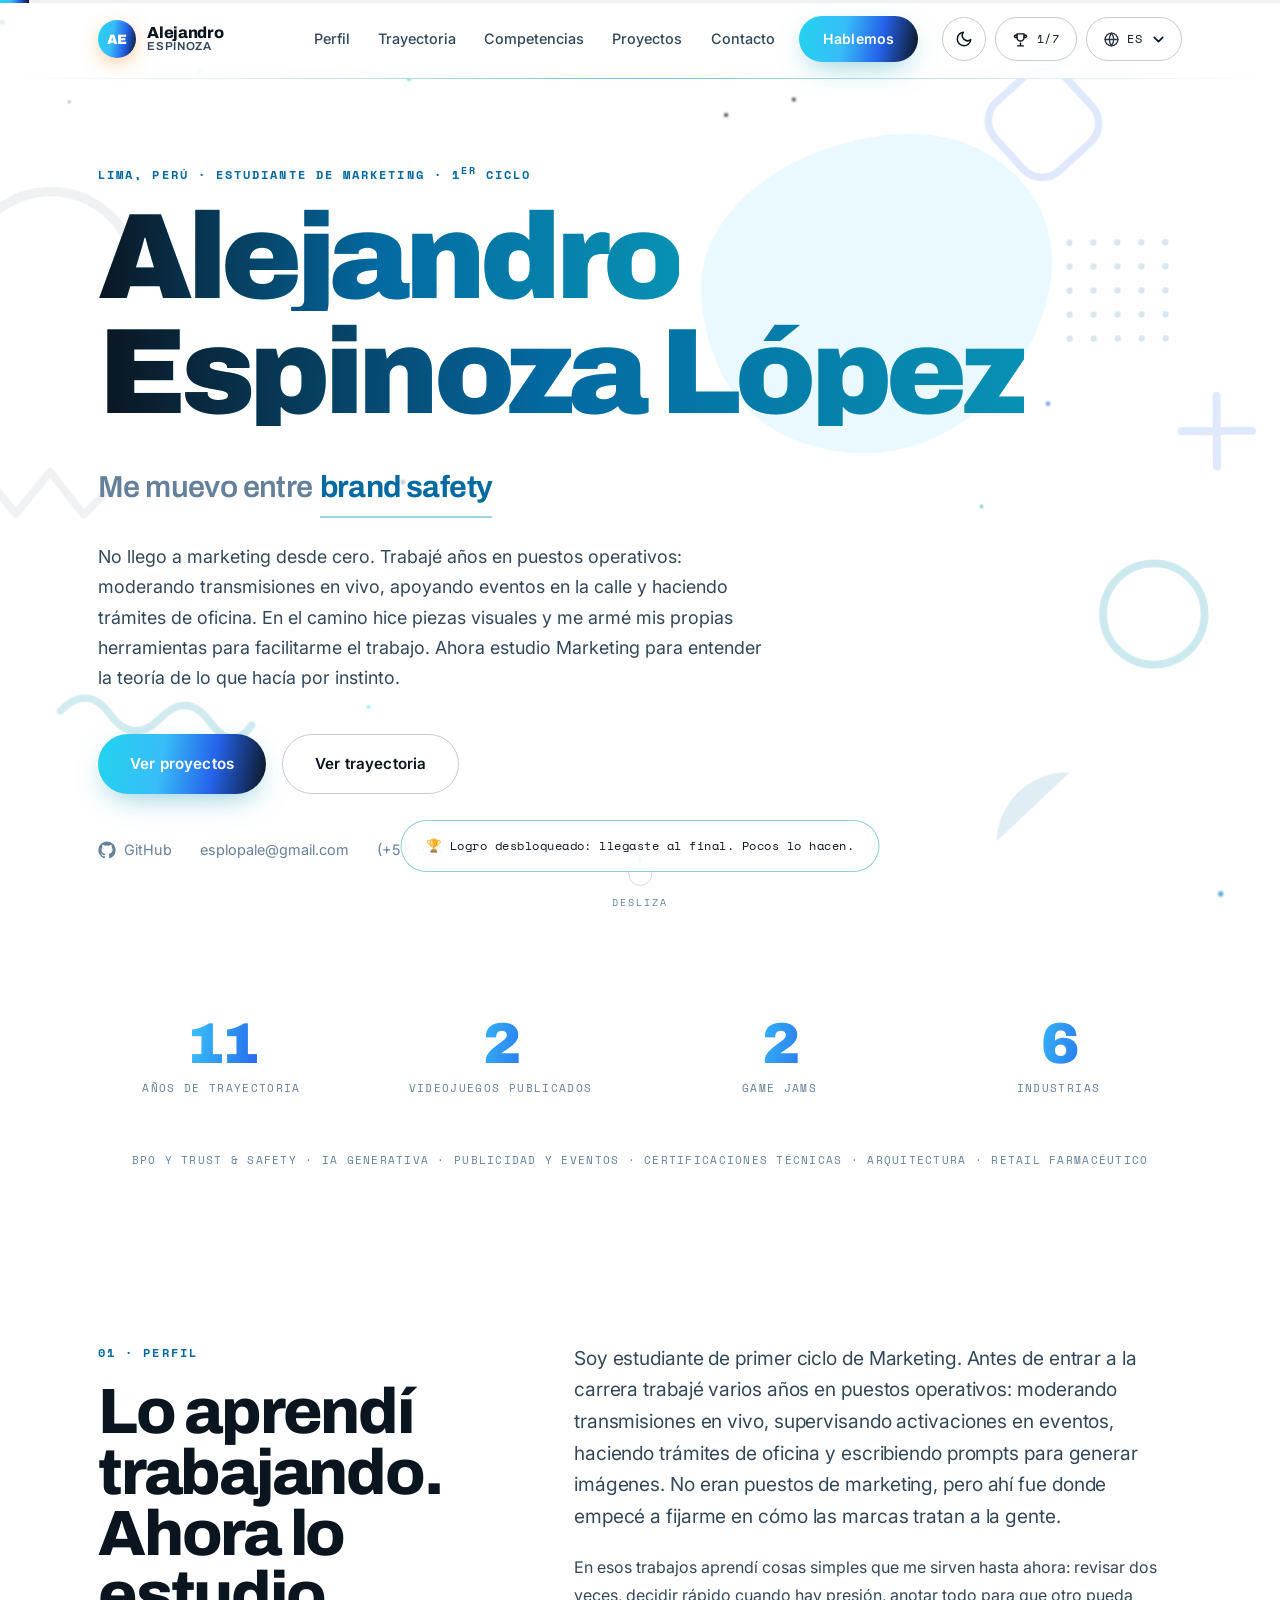
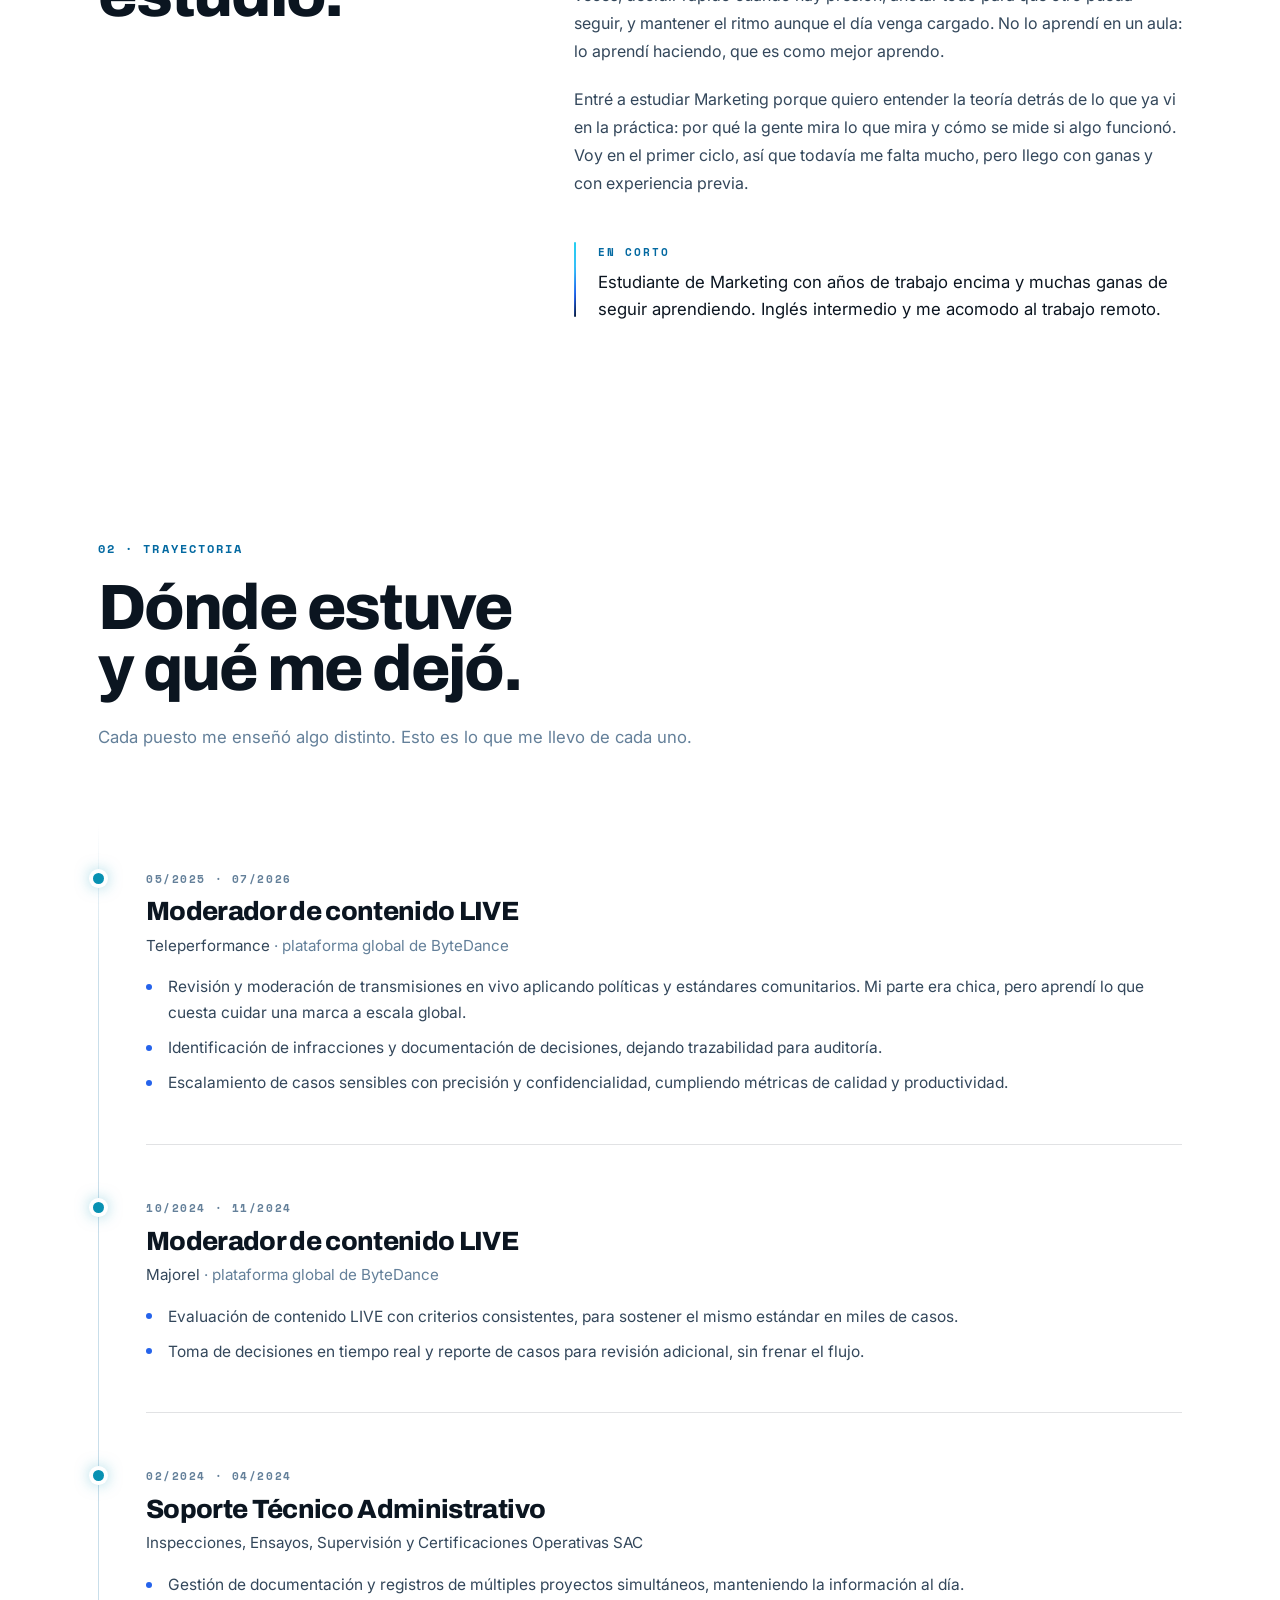
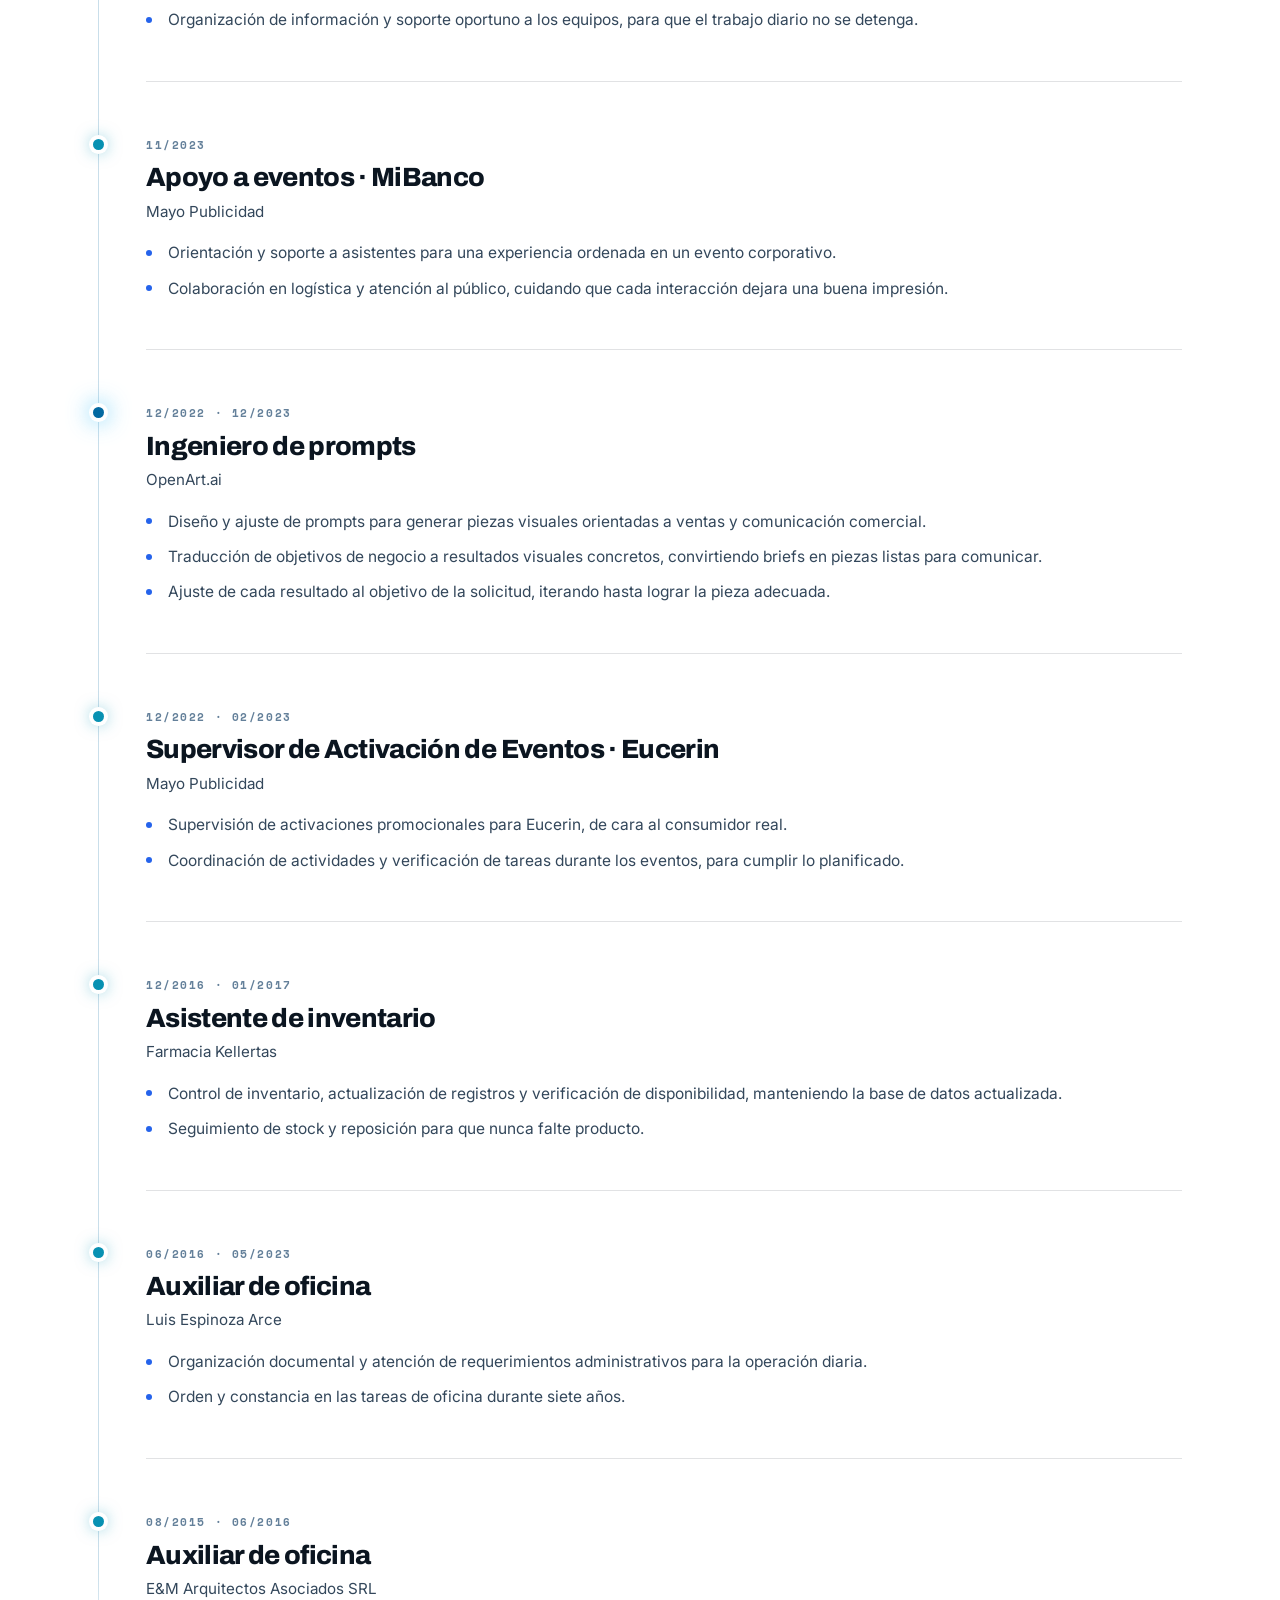
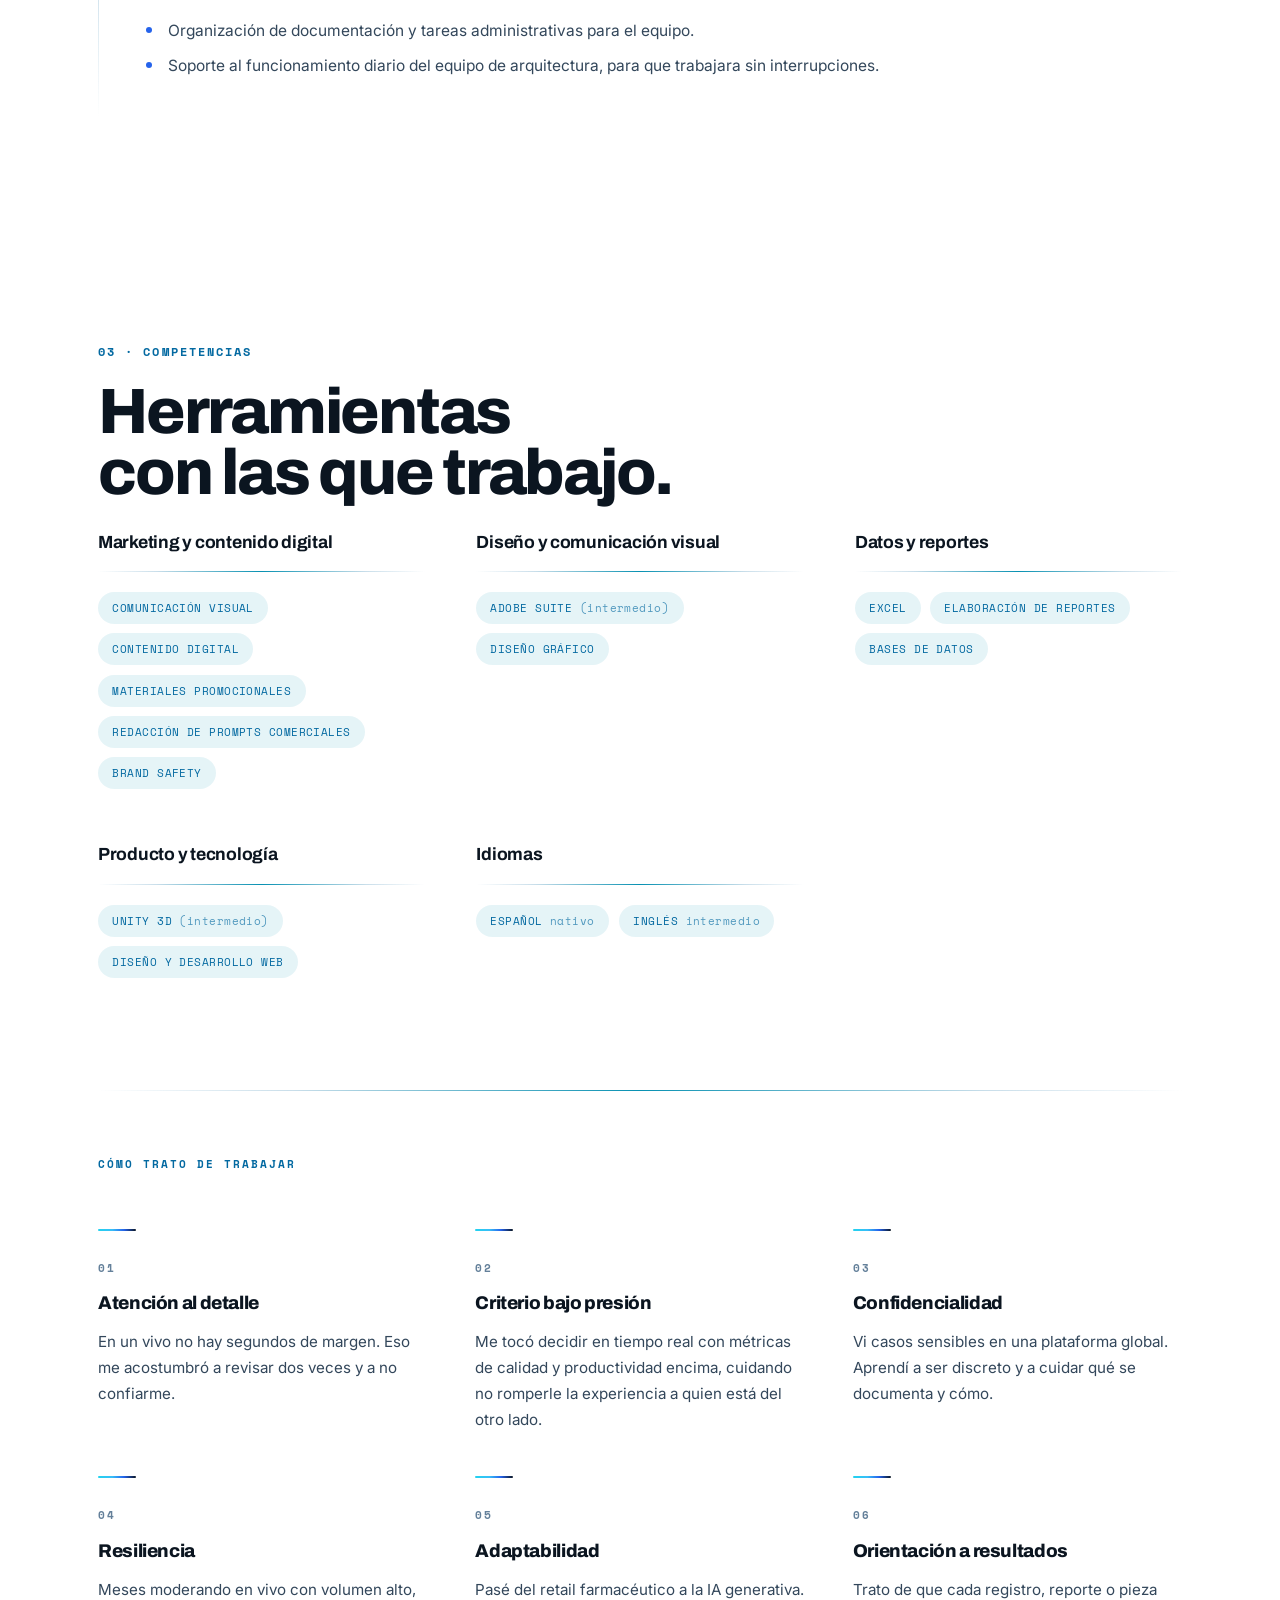
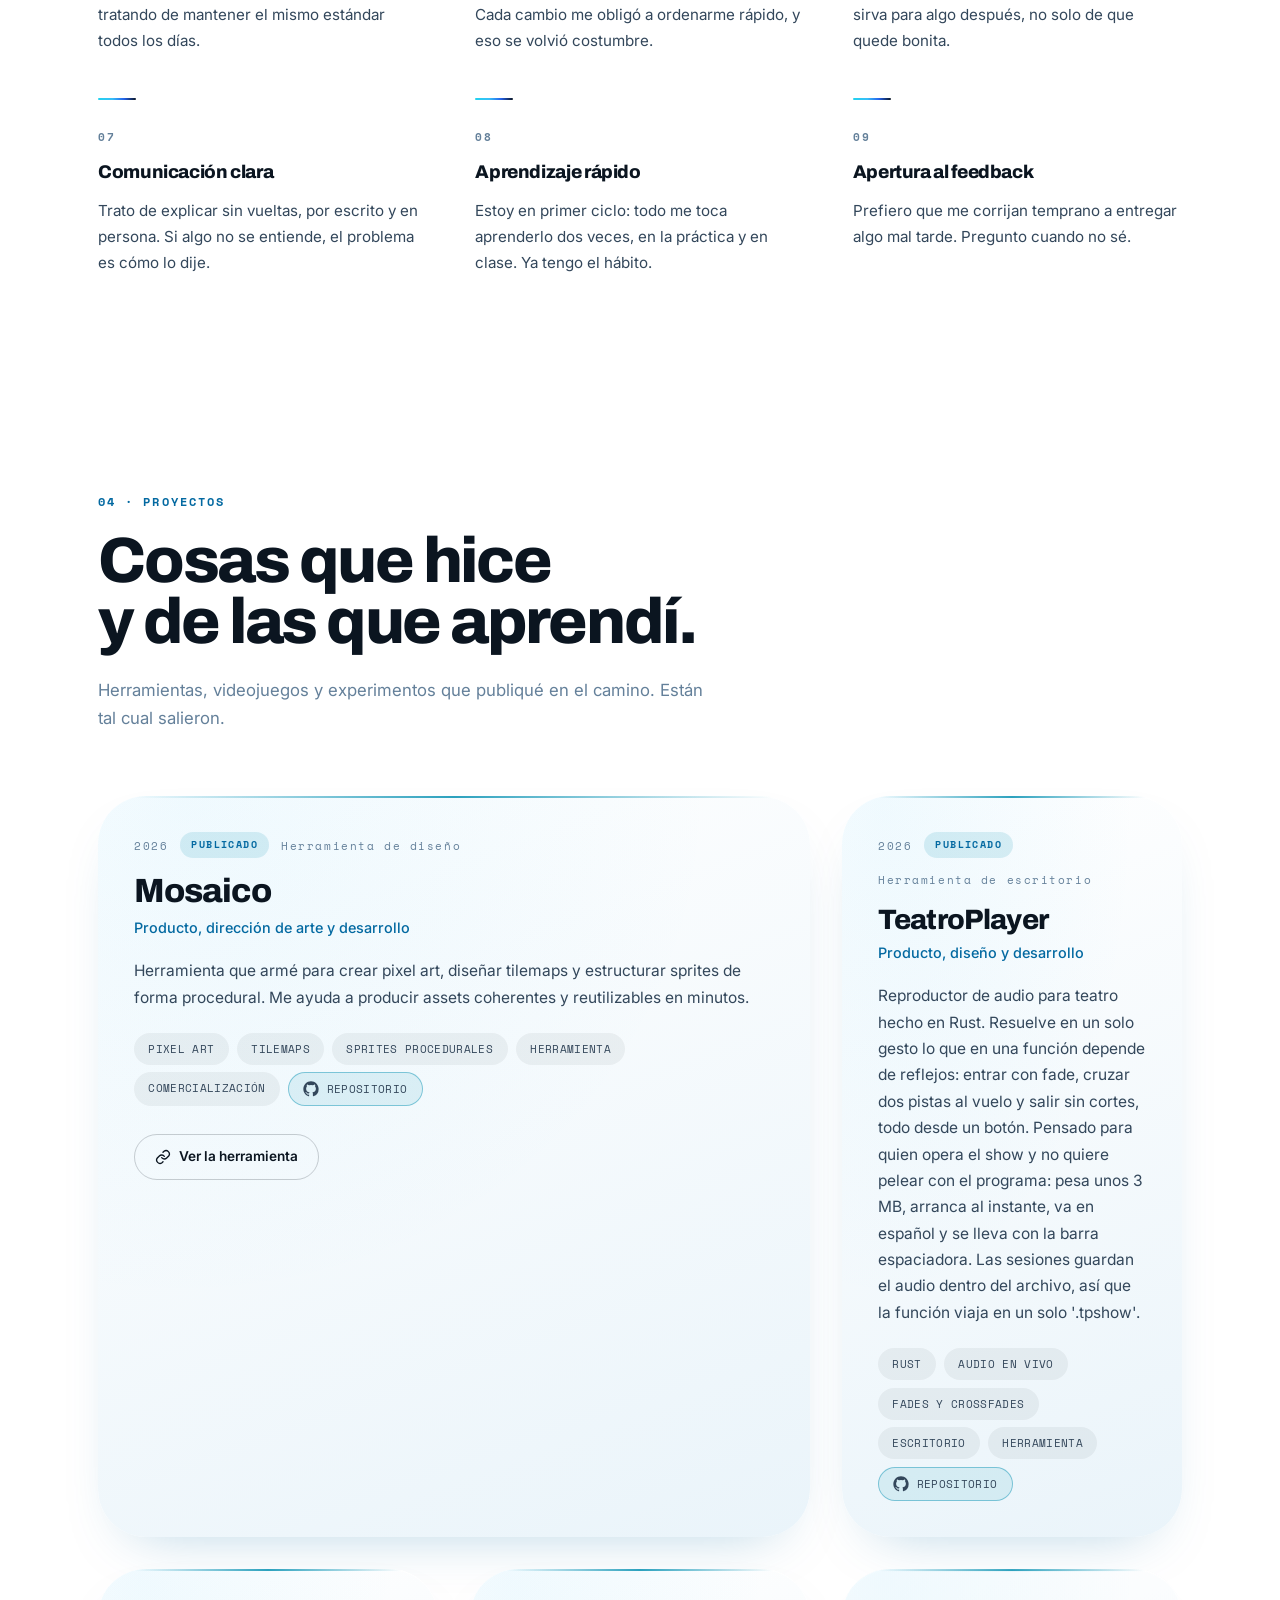
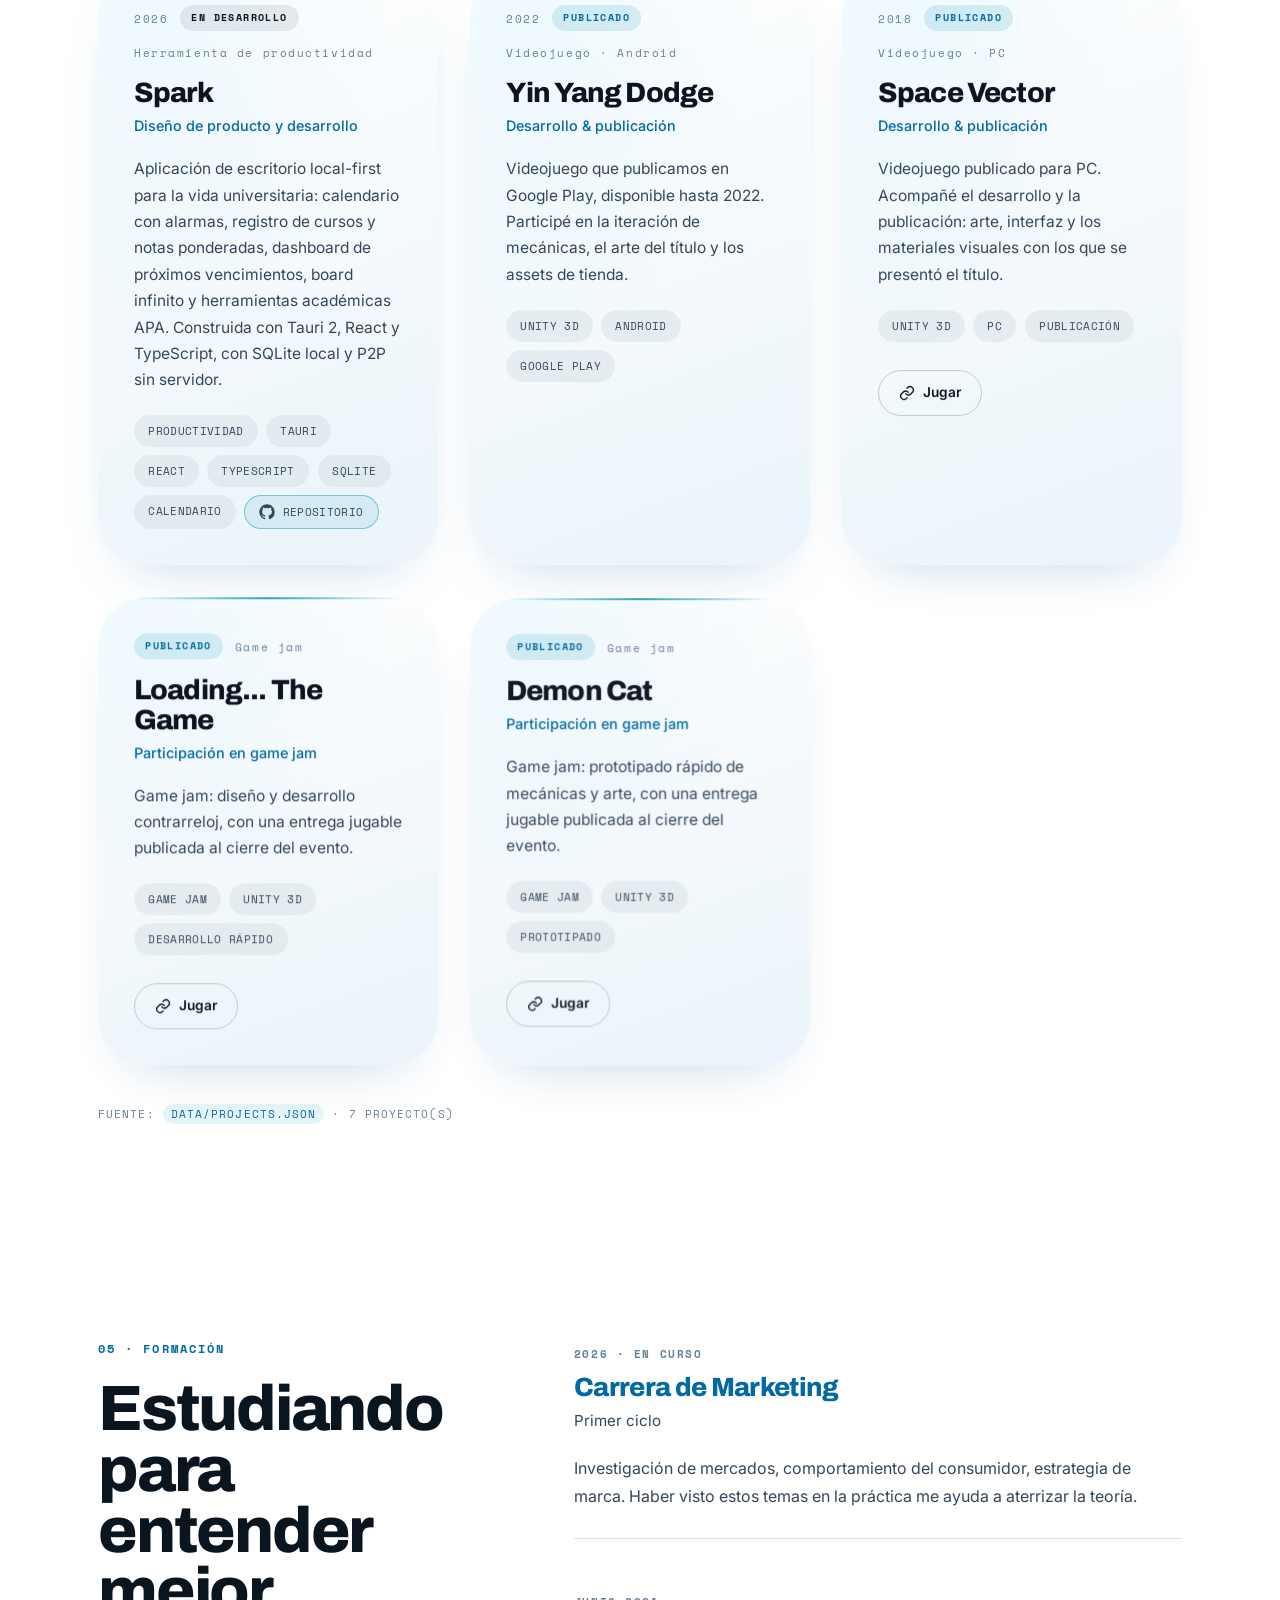
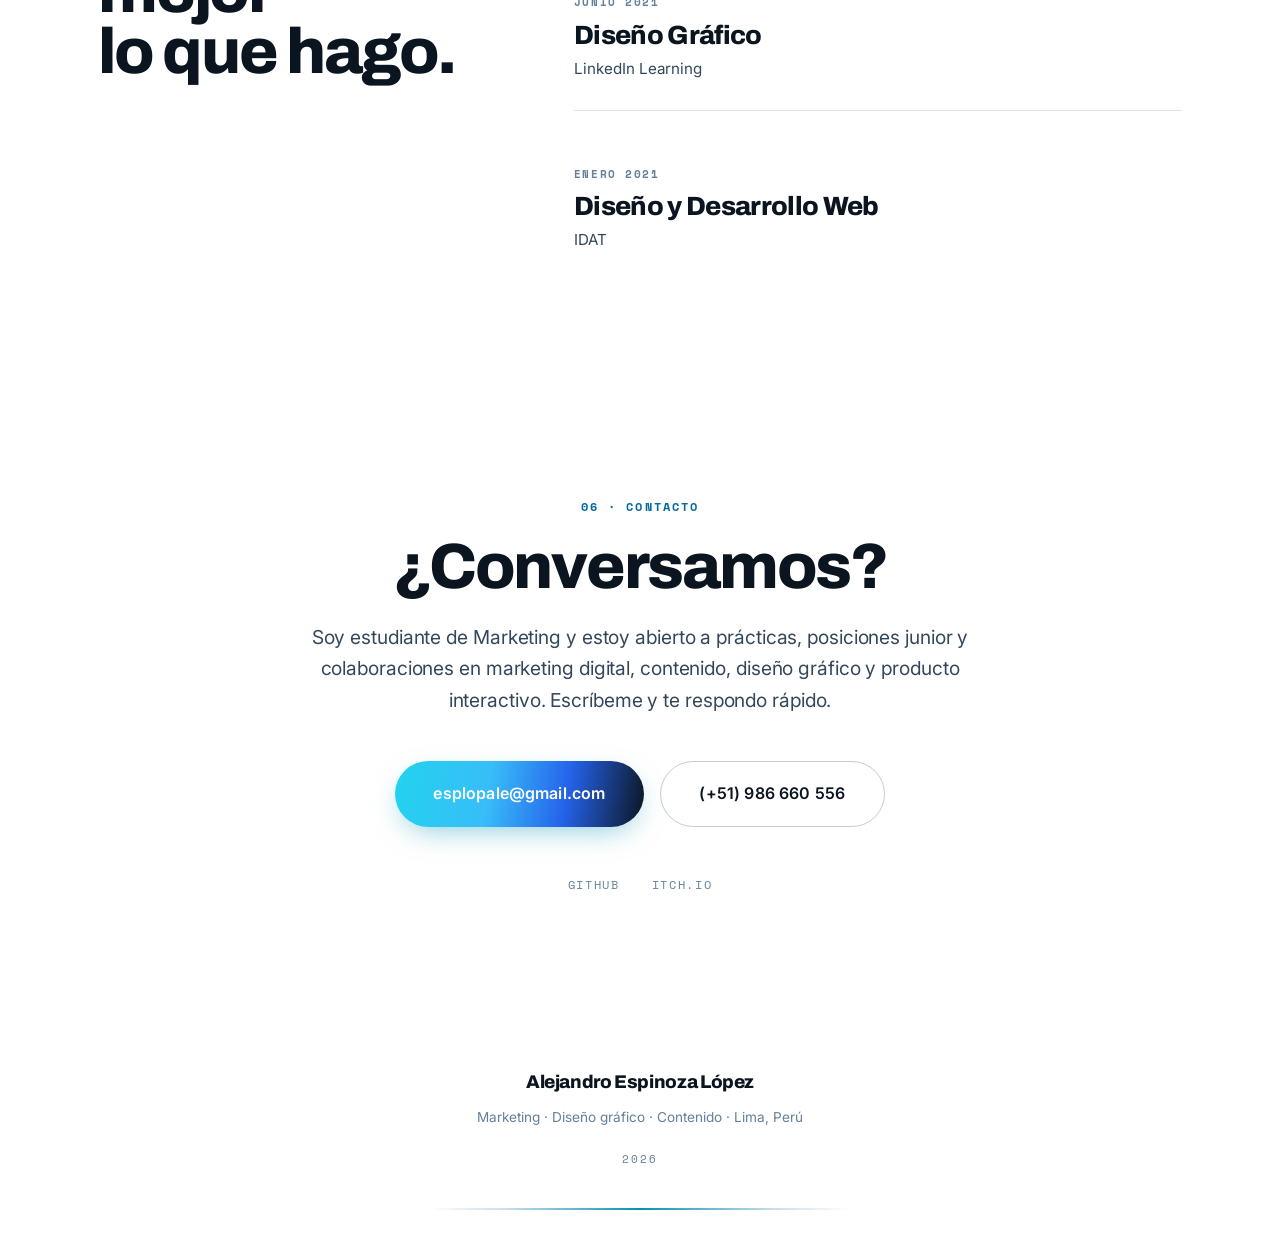
==== commit dae90d18: "Mueve el selector de idioma al menu movil y publica TeatroPlayer TeatroPlayer pasa de "En desarrollo" ====
--- a/index.html
+++ b/index.html
@@ -22,7 +22,7 @@
 <link rel="preconnect" href="https://fonts.googleapis.com">
 <link rel="preconnect" href="https://fonts.gstatic.com" crossorigin>
 <link href="https://fonts.googleapis.com/css2?family=Archivo:wght@400;600;700;800;900&family=Inter:wght@400;500;600&family=Space+Mono:wght@400;700&display=swap" rel="stylesheet">
-<link rel="stylesheet" href="assets/css/style.css?v=5">
+<link rel="stylesheet" href="assets/css/style.css?v=6">
 </head>
 
 <body>
@@ -61,8 +61,9 @@
 
     <a href="#contacto" class="btn btn-flame nav-cta" data-i18n="nav.cta">Hablemos</a>
 
-    <!-- Bloque de controles: en móvil se ancla a la derecha para que el
-         panel del idioma quede alineado con el borde de la barra. -->
+    <!-- Bloque de controles. En móvil se agrupa a la derecha, pegado al
+         burger; el selector de idioma de la barra se oculta ahí (≤1100px)
+         y solo queda el que vive dentro del menú sandwich. -->
     <div class="nav-actions">
 
     <button class="theme-toggle" id="themeToggle" aria-label="Cambiar a tema claro" aria-pressed="false" data-i18n-attr="aria-label:a11y.theme.light">
@@ -75,7 +76,9 @@
       <span class="egg-count" id="eggCount">0/7</span>
     </button>
 
-    <!-- ░░ Selector de idioma (ES por defecto · EN) ░░ -->
+    <!-- ░░ Selector de idioma (ES por defecto · EN) ░░
+         Solo visible en escritorio. En móvil el dropdown sale de la barra
+         y se usa el que está dentro del menú sandwich, más abajo. -->
     <div class="lang lang--nav" id="lang">
       <button class="lang-btn" id="langBtn" type="button" role="combobox"
               aria-haspopup="listbox" aria-expanded="false" aria-controls="langList"
@@ -116,6 +119,7 @@
   <a href="#proyectos" data-i18n="nav.proyectos">Proyectos</a>
   <a href="#formacion" data-i18n="nav.formacion">Formación</a>
   <a href="#contacto" data-i18n="nav.contacto">Contacto</a>
+  <!-- Único selector de idioma en móvil (≤1100px) -->
   <div class="lang-wrap">
     <div class="lang">
       <button class="lang-btn" type="button" role="combobox"
--- a/assets/css/style.css
+++ b/assets/css/style.css
@@ -221,8 +221,8 @@
 
 .nav-links{margin-left:auto;display:flex;gap:clamp(1rem,2.2vw,2rem);min-width:0}
 /* Bloque de controles (tema · trofeo · idioma). Está transparente para
-   no alterar el layout de escritorio; en móvil se convierte en el ancla
-   derecha del panel de idiomas.
+   no alterar el layout de escritorio; en móvil agrupa tema y trofeo
+   pegados a la derecha, justo antes del burger.
    flex-shrink:0 — sin él, entre 901 y ~1150px la barra no cabe y los
    controles se comprimían hasta salirse del contenedor. */
 .nav-actions{display:flex;align-items:center;gap:.6rem;flex:0 0 auto}
@@ -239,9 +239,9 @@
 .nav-links a.is-active{color:var(--fire-white)}
 .nav-links a.is-active::after{width:100%}
 
-/* 44px de caja pero encogible: el burger convive con 4 controles en móvil
-   y, si no cede, empuja a .nav-actions fuera del contenedor. Se limita
-   con max-width para que no se aplaste hasta desaparecer. */
+/* 44px de caja. El burger ya no compite con la píldora de idioma —esa sale
+   de la barra en móvil—, pero conserva min-width para que el bloque de
+   controles no pueda aplastarlo si la barra se aprieta. */
 .burger{display:none;margin-left:auto;width:44px;height:44px;flex:0 0 auto;min-width:36px;position:relative;z-index:130}
 .burger span{
   position:absolute;left:11px;width:22px;height:2px;background:var(--fire-white);border-radius:2px;
@@ -261,6 +261,15 @@
   display:flex;flex-direction:column;justify-content:center;gap:.4rem;
   padding:6rem var(--gut) 4rem;
   visibility:hidden;opacity:0;
+  /* El menú lleva 6 enlaces + la fila de idioma, que en móvil es el ÚNICO
+     sitio donde se cambia de idioma. En pantallas bajas (320x568) el
+     contenido no cabía y, con justify-content:center, se desbordaba por
+     arriba: el primer enlace quedaba cortado bajo la barra y sin forma de
+     alcanzarlo (scrollHeight no lo delata, porque el desborde superior no
+     cuenta). safe center degrada a flex-start cuando no cabe y overflow-y
+     permite llegar a todo. */
+  overflow-y:auto;overscroll-behavior:contain;
+  justify-content:safe center;
 }
 .menu.is-open{visibility:visible;opacity:1}
 .menu a{
@@ -268,10 +277,11 @@
   font-size:clamp(2rem,9vw,2.6rem);letter-spacing:-.03em;
   color:var(--fire-white);padding:.35rem 0;
   border-bottom:1px solid rgba(58,46,36,.5);
+  flex:0 0 auto; /* al desbordar la columna, sin esto los enlaces se aplastan */
 }
 .menu a:hover{color:var(--fire-amber)}
 /* Fila de idioma dentro del menú móvil (no es un enlace) */
-.menu .lang-wrap{display:none}
+.menu .lang-wrap{display:none;flex:0 0 auto}
 .menu .lang .lang-btn{
   font-size:.8rem;letter-spacing:.14em;height:46px;
   padding:0 1.1rem 0 1.2rem;
@@ -641,22 +651,23 @@
   .proj.is-featured{grid-column:span 1}
   .proj.is-featured .proj-name{font-size:1.75rem}
 }
-/* 1100px, no 900px: la barra ahora lleva 4 controles (nav-cta · tema ·
-   trofeo · idioma) y por debajo de ~1150px ya no caben todos. Antes de
-   este cambio, entre 901 y 1150px el bloque de controles se salía del
-   contenedor (el idioma llegaba a x=1075 en una pantalla de 1000px). */
+/* 1100px, no 900px: la barra lleva nav-cta · tema · trofeo · idioma y por
+   debajo de ~1150px ya no caben todos. Antes de este cambio, entre 901 y
+   1150px el bloque de controles se salía del contenedor (el idioma
+   llegaba a x=1075 en una pantalla de 1000px). */
 @media (max-width:1100px){
   .nav-links,.nav-cta{display:none}
-  .burger{display:block}
+  /* margin-left:0 — el auto lo lleva .nav-actions. Con auto en los dos, el
+     espacio libre se repartía entre ambos y los controles quedaban
+     flotando en el centro de la barra en vez de pegados al burger. */
+  .burger{display:block;margin-left:0}
   .mm-blob{display:none}
-  /* Controles empujados a la derecha; el panel del idioma se ancla a
-     este bloque para alinearse con el borde de la barra. */
+  /* Controles empujados a la derecha, pegados al burger. */
   .nav-actions{margin-left:auto}
-  /* El dropdown vive en la barra superior —igual que el tema y el
-     trofeo— y además se repite dentro del menú móvil. */
-  .lang--nav .lang-btn{height:40px;padding:0 .7rem 0 .8rem;gap:.35rem}
-  .lang--nav .lang-btn svg{width:15px;height:15px}
-  .lang--nav .lang-chev{width:10px;height:10px}
+  /* El selector de idioma sale de la barra en móvil: vive solo dentro del
+     menú sandwich. En escritorio (>1100px) sigue en la barra, que es el
+     único sitio alcanzable porque ahí el burger está oculto. */
+  .lang--nav{display:none}
   .menu .lang-wrap{display:flex;justify-content:center;margin-top:1.5rem}
   .menu .lang{position:relative}
   .menu .lang .lang-list{
@@ -671,8 +682,8 @@
   .menu .lang-wrap{display:none}
 }
 @media (max-width:480px){
-  /* La barra tiene 4 controles y el nombre de la marca: hay que apretar
-     todo un poco para que ninguno se aplaste ni se salga. */
+  /* La barra lleva marca + tema + trofeo (el idioma ya no está aquí): se
+     aprieta todo lo justo para que nada se aplaste ni se salga. */
   :root{--gut:1.1rem}
   .nav-inner{gap:clamp(.25rem,1.6vw,.5rem);padding-block:.7rem}
   .brand{gap:.5rem;min-width:0}
@@ -683,22 +694,27 @@
      desaparecía de golpe. Mantiene ambas partes y solo encoge el texto. */
   .trophy-btn{height:40px;gap:.25rem;padding:0 clamp(.4rem,1.4vw,.6rem);font-size:.66rem}
   .trophy-btn svg{width:15px;height:15px}
-  .lang--nav .lang-btn{height:40px;padding:0 clamp(.4rem,1.4vw,.6rem);gap:.25rem}
-  .lang--nav .lang-btn svg{width:15px;height:15px}
-  /* El burger es lo primero que debe quedar entero: cede ancho antes que
-     empujar a los controles fuera del contenedor. */
-  .burger{width:40px;height:40px;flex:1 1 40px;max-width:40px}
+  /* El burger ya no compite con la píldora de idioma: puede ser rígido. */
+  .burger{width:40px;height:40px;flex:0 0 40px}
   .burger span{left:9px;width:22px}
   .burger span:nth-child(1){top:13px}
   .burger span:nth-child(2){top:19px}
   .burger span:nth-child(3){top:25px}
 }
 @media (max-width:340px){
-  /* Último recurso en pantallas muy estrechas: cede el nombre de marca
-     (queda el monograma AE) y el texto del idioma (queda globo + ES/EN). */
+  /* Último recurso en pantallas muy estrechas: cede el nombre de marca y
+     queda solo el monograma AE. */
   .brand-text{display:none}
-  .lang--nav .lang-btn span#langLabel{display:none}
-  .lang--nav .lang-btn{padding:0 .55rem}
+}
+/* Pantallas bajas (320x568, 360x640, 375x667): el menú lleva 6 enlaces más
+   la fila de idioma y no entraba, así que había que desplazarse para llegar
+   al selector —que en móvil es la única forma de cambiar de idioma—. Se
+   aprieta tipografía y padding para que quepa entero. Por encima de 700px
+   de alto se mantiene el tamaño grande. */
+@media (max-height:700px){
+  .menu{padding:5rem var(--gut) 2.5rem;gap:.2rem}
+  .menu a{font-size:clamp(1.55rem,6.4vw,2rem);padding:.22rem 0}
+  .menu .lang-wrap{margin-top:1rem}
 }
 @media (max-width:640px){
   .hero{min-height:auto;padding-block:8.5rem 5rem}
@@ -769,8 +785,9 @@
 }
 .lang.is-open .lang-btn{border-color:var(--fire-amber);color:var(--fire-amber)}
 .lang.is-open .lang-chev{transform:rotate(180deg)}
-/* El menú de la barra superior se ancla al borde: en móvil no debe
-   salirse del viewport cuando la píldora queda pegada a la derecha. */
+/* La instancia de la barra solo se ve en escritorio (>1100px) y se ancla
+   al borde derecho de la píldora: en pantallas justo por encima del
+   breakpoint el panel no debe salirse del viewport. */
 .lang--nav .lang-list{max-width:calc(100vw - 2.5rem)}
 
 .lang-list{
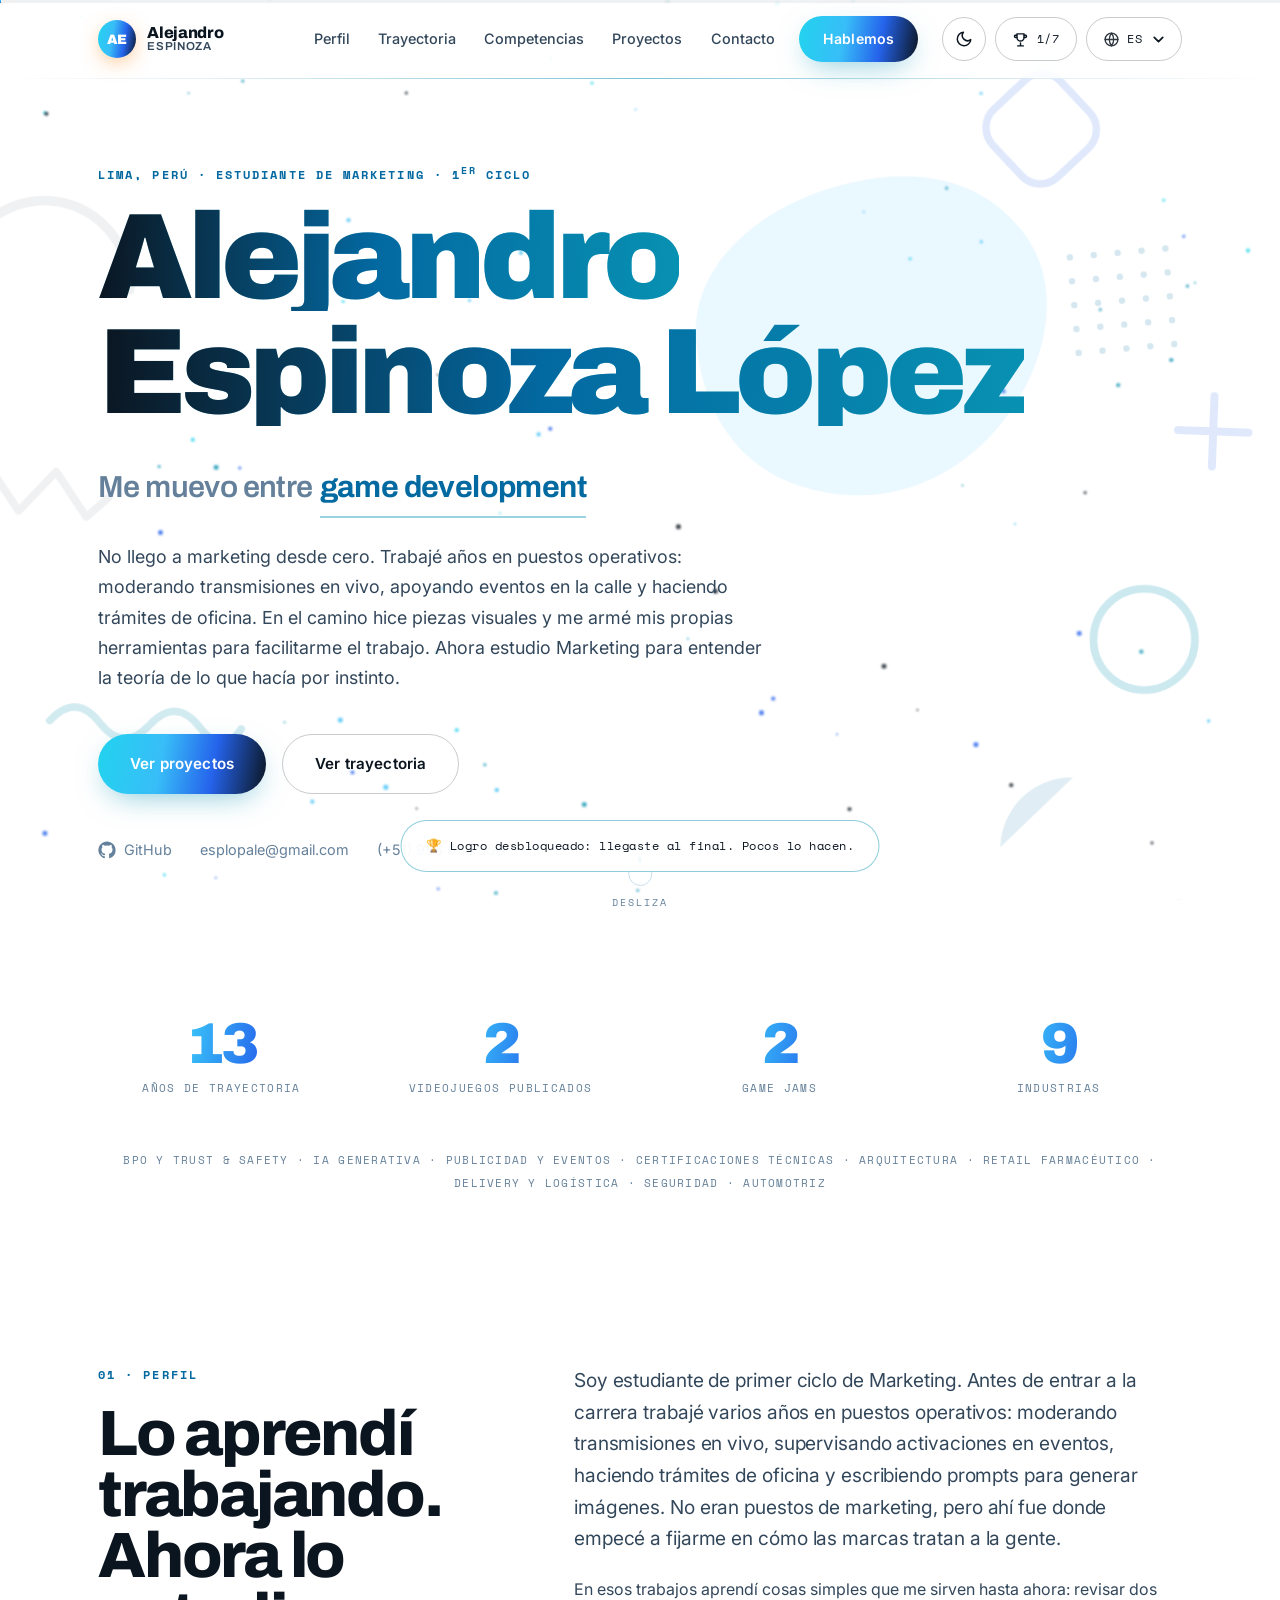
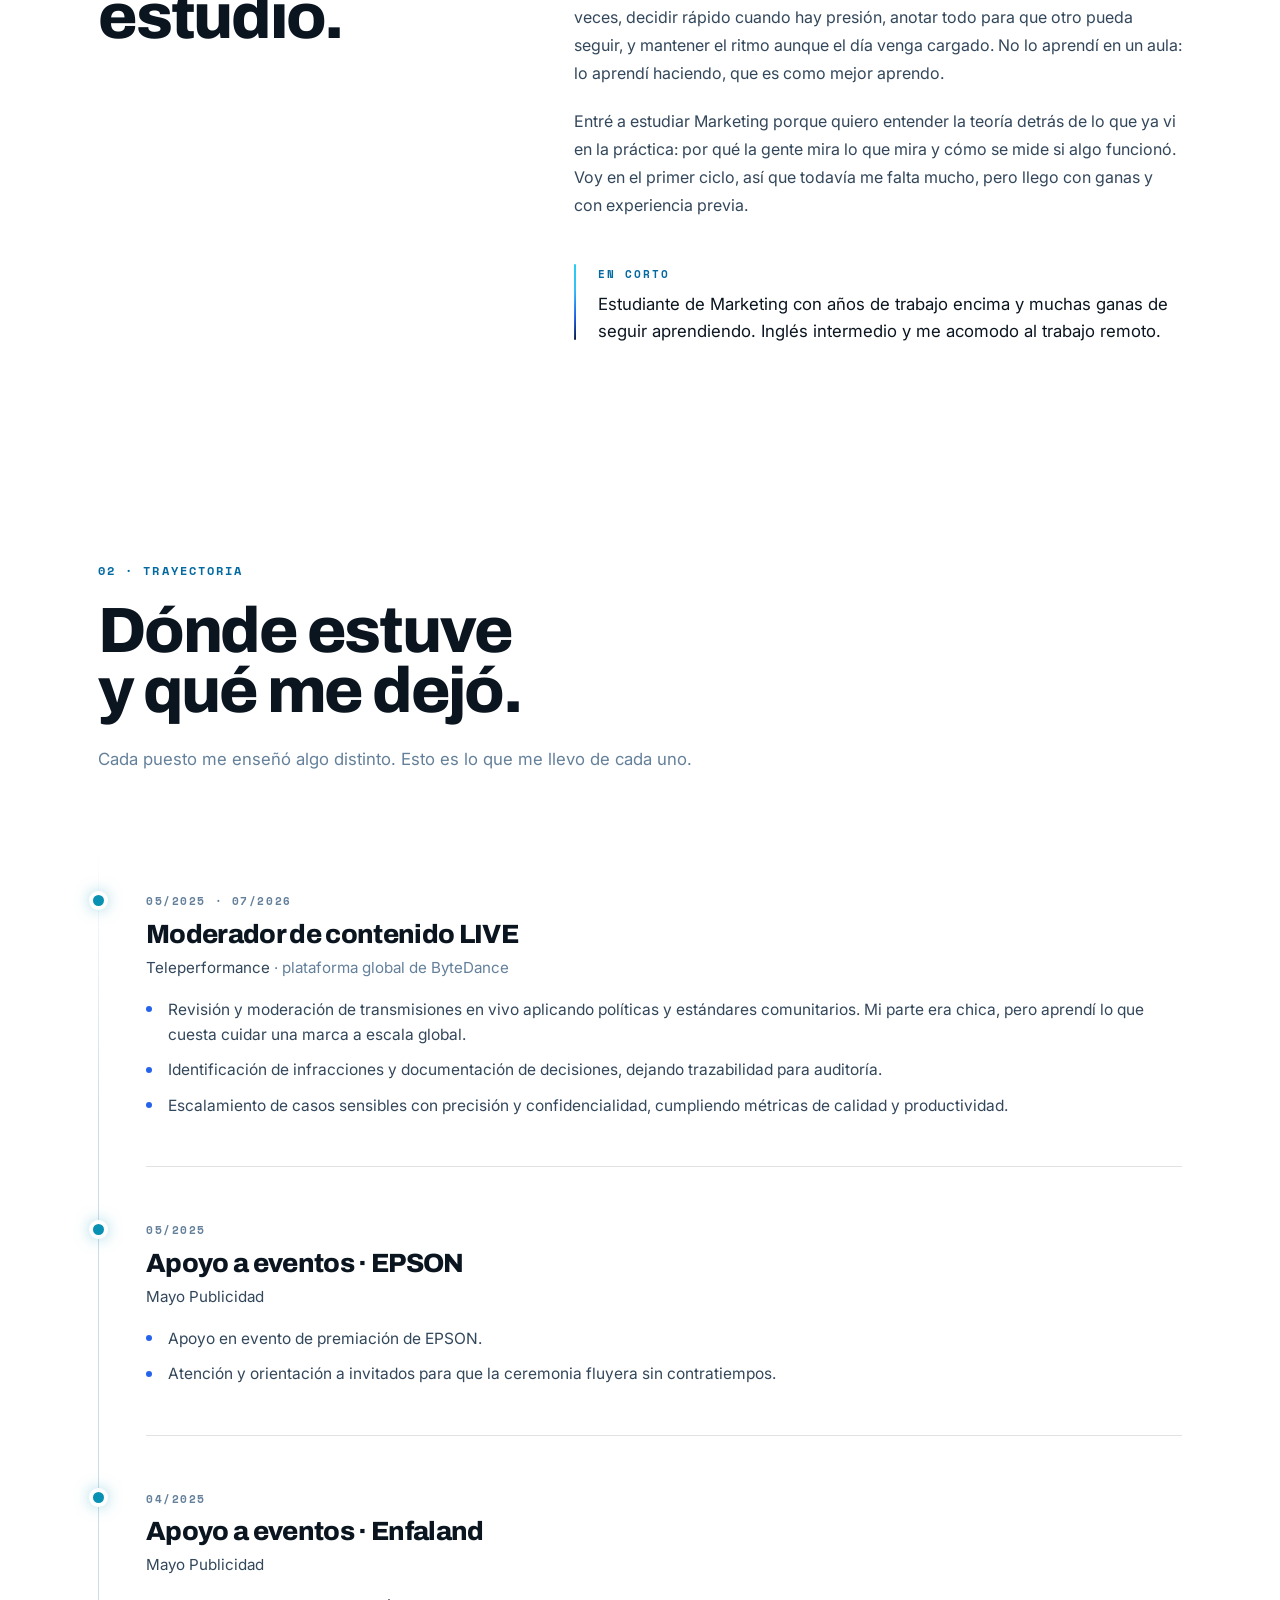
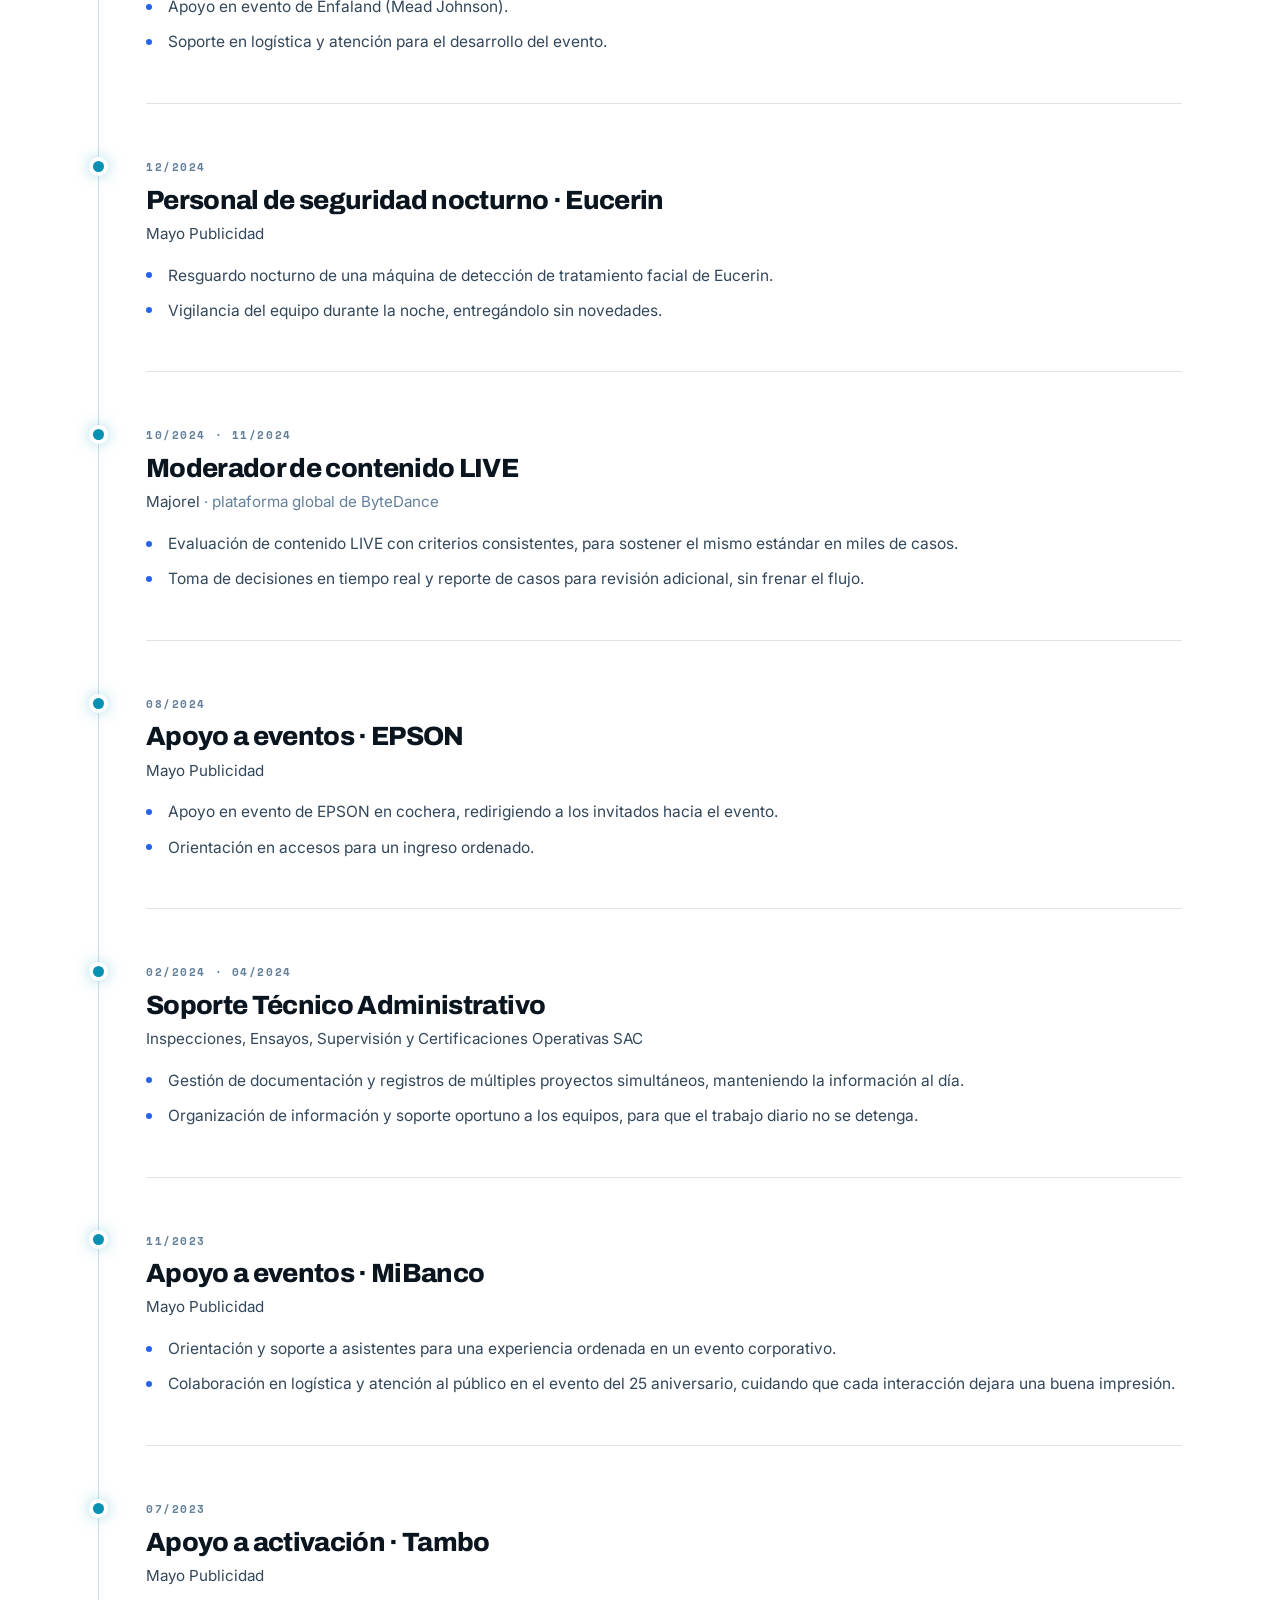
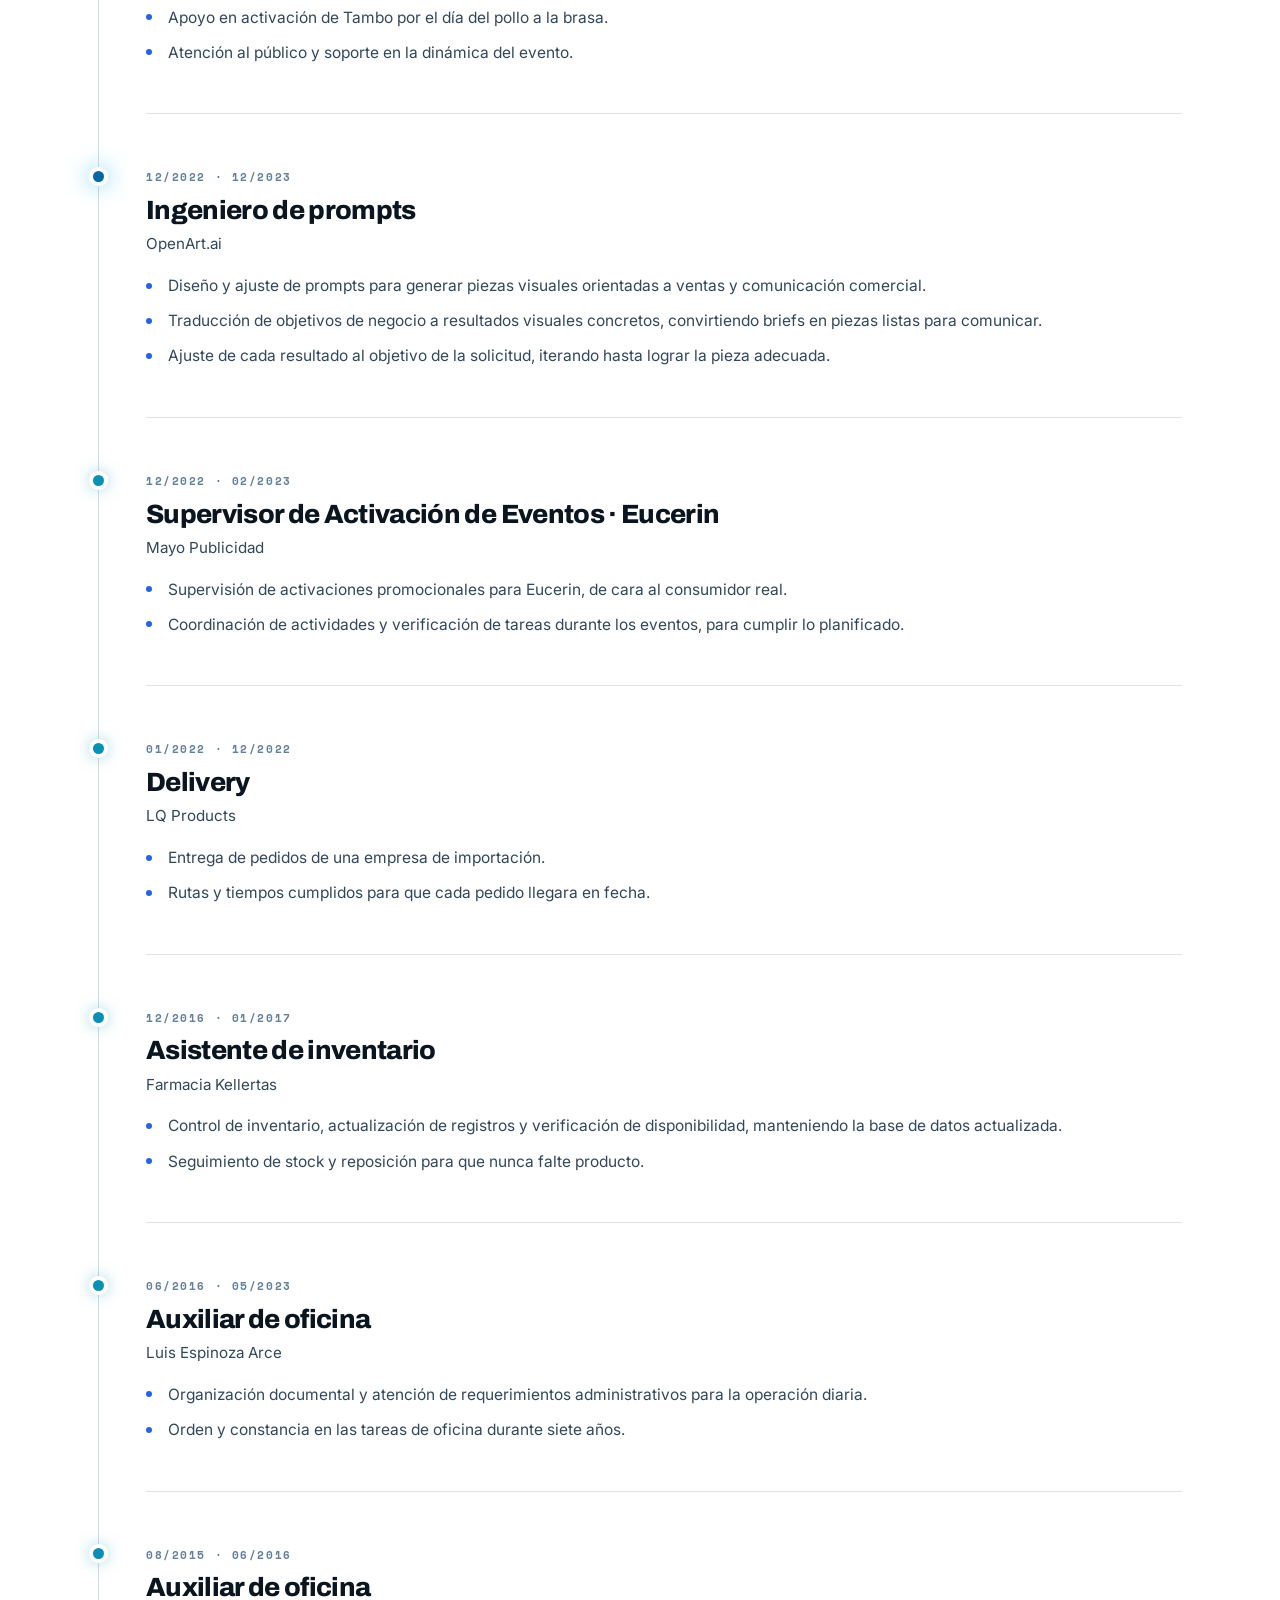
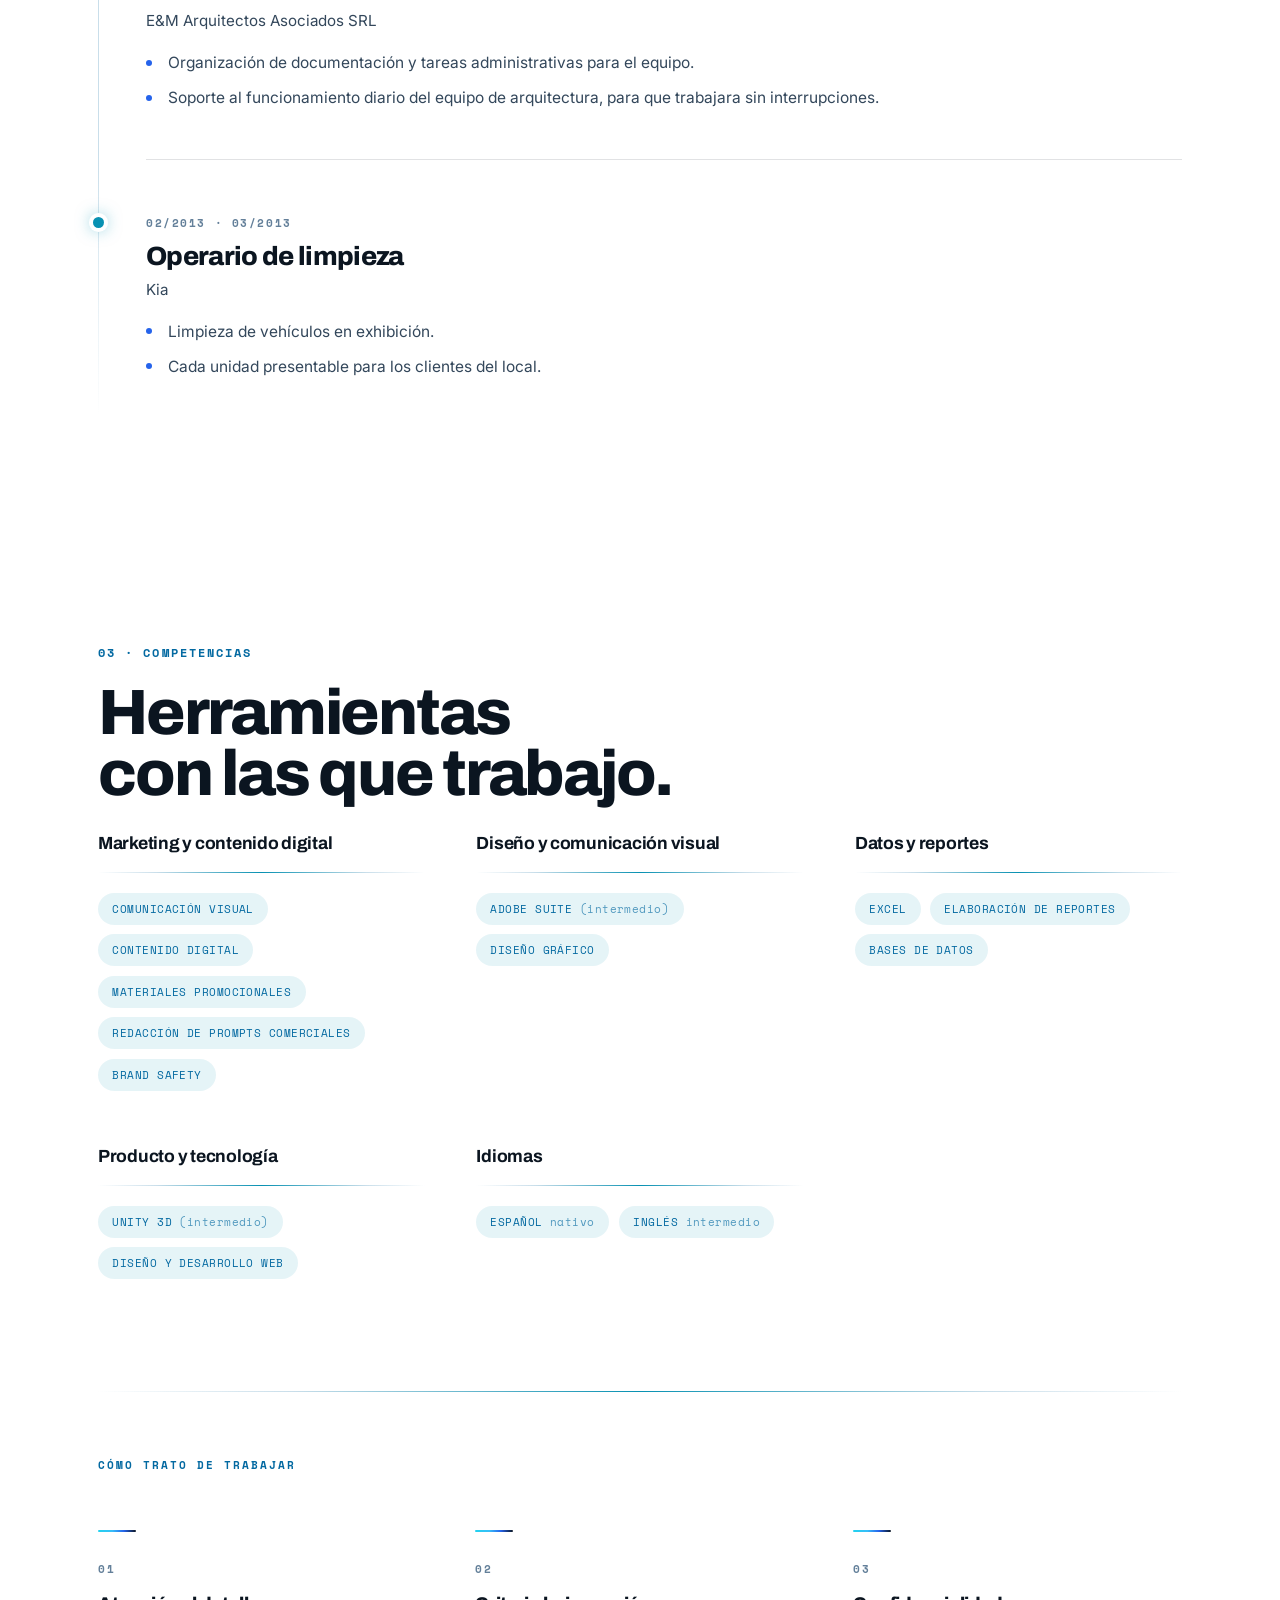
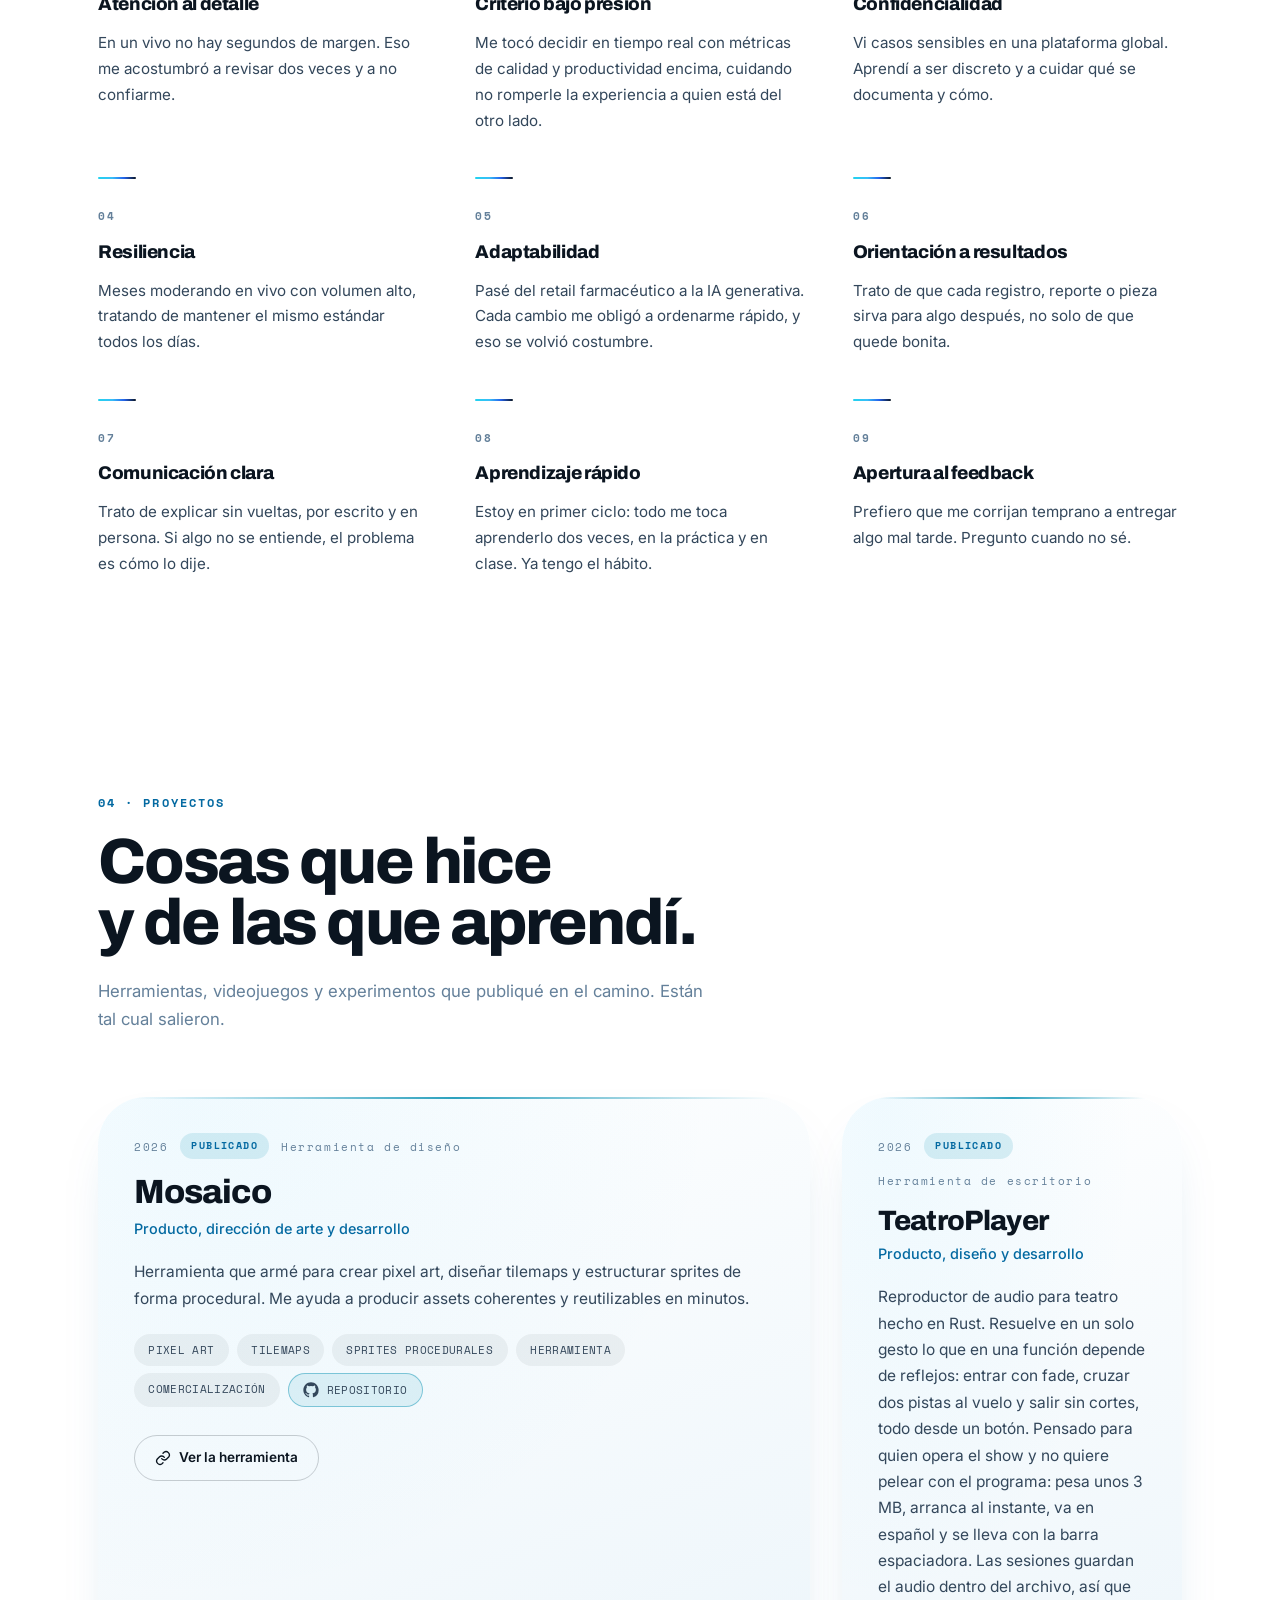
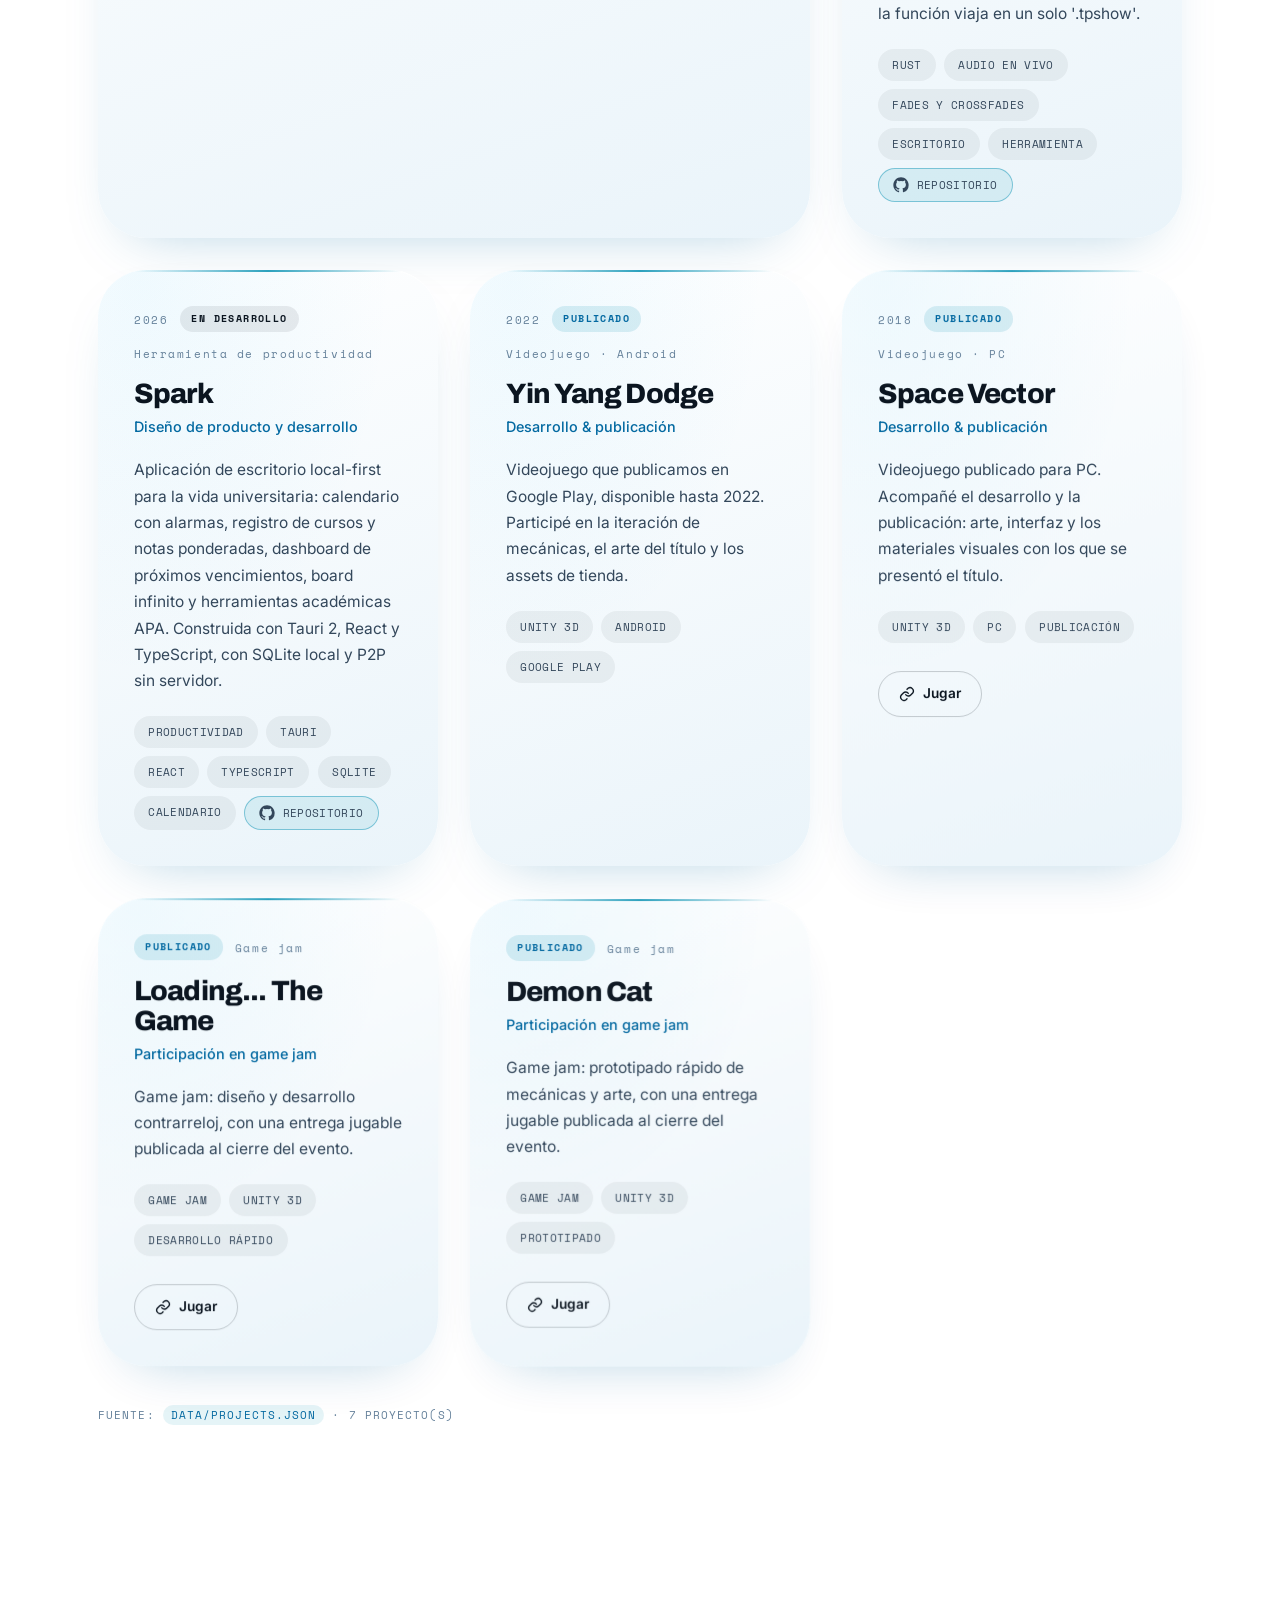
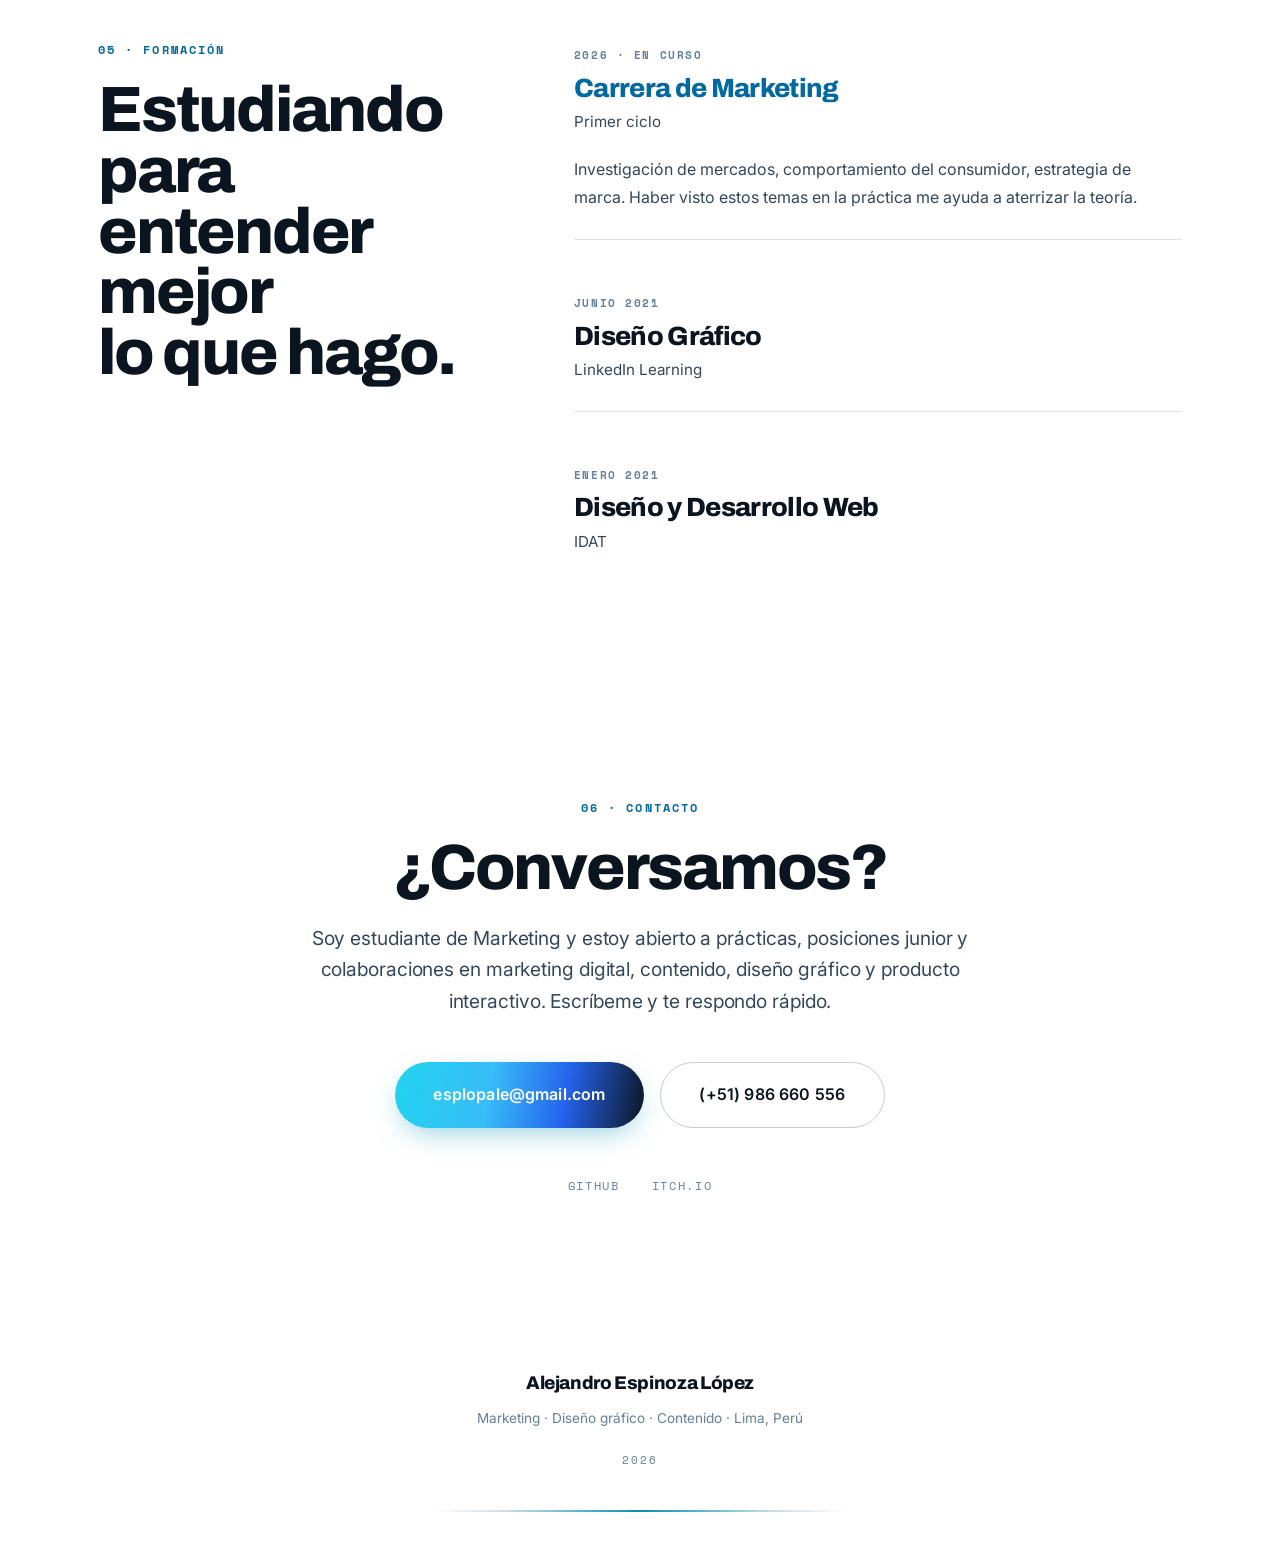
==== commit a8b49093: "Trayectoria completa: 16 trabajos con ES/EN" ====
--- a/index.html
+++ b/index.html
@@ -196,13 +196,13 @@
 <!-- ░░ MÉTRICAS ░░ -->
 <section class="metrics" aria-label="Cifras clave" data-i18n-attr="aria-label:metrics.a11y">
   <div class="wrap metrics-grid">
-    <div class="metric"><span class="metric-num" data-count="11">0</span><span class="metric-label" data-i18n="metrics.years">Años de trayectoria</span></div>
+    <div class="metric"><span class="metric-num" data-count="13">0</span><span class="metric-label" data-i18n="metrics.years">Años de trayectoria</span></div>
     <div class="metric"><span class="metric-num" data-count="2">0</span><span class="metric-label" data-i18n="metrics.games">Videojuegos publicados</span></div>
     <div class="metric"><span class="metric-num" data-count="2">0</span><span class="metric-label" data-i18n="metrics.jams">Game jams</span></div>
-    <div class="metric"><span class="metric-num" data-count="6">0</span><span class="metric-label" data-i18n="metrics.industries">Industrias</span></div>
+    <div class="metric"><span class="metric-num" data-count="9">0</span><span class="metric-label" data-i18n="metrics.industries">Industrias</span></div>
   </div>
   <div class="wrap">
-    <p class="metrics-note" data-i18n-html="metrics.note">BPO y Trust&nbsp;&amp;&nbsp;Safety · IA generativa · Publicidad y eventos · Certificaciones técnicas · Arquitectura · Retail farmacéutico</p>
+    <p class="metrics-note" data-i18n-html="metrics.note">BPO y Trust&nbsp;&amp;&nbsp;Safety · IA generativa · Publicidad y eventos · Certificaciones técnicas · Arquitectura · Retail farmacéutico · Delivery y logística · Seguridad · Automotriz</p>
   </div>
 </section>
 
@@ -270,12 +270,64 @@
       <article class="tl-item">
         <span class="tl-node" aria-hidden="true"></span>
         <div class="tl-body">
+          <span class="tl-period">05/2025</span>
+          <h3 class="tl-role" data-i18n="tl.j2.role">Apoyo a eventos · EPSON</h3>
+          <p class="tl-org" data-i18n="tl.j2.org">Mayo Publicidad</p>
+          <ul class="tl-points">
+            <li data-i18n="tl.j2.p1">Apoyo en evento de premiación de EPSON.</li>
+            <li data-i18n="tl.j2.p2">Atención y orientación a invitados para que la ceremonia fluyera sin contratiempos.</li>
+          </ul>
+        </div>
+      </article>
+
+      <article class="tl-item">
+        <span class="tl-node" aria-hidden="true"></span>
+        <div class="tl-body">
+          <span class="tl-period">04/2025</span>
+          <h3 class="tl-role" data-i18n="tl.j3.role">Apoyo a eventos · Enfaland</h3>
+          <p class="tl-org" data-i18n="tl.j3.org">Mayo Publicidad</p>
+          <ul class="tl-points">
+            <li data-i18n="tl.j3.p1">Apoyo en evento de Enfaland (Mead Johnson).</li>
+            <li data-i18n="tl.j3.p2">Soporte en logística y atención para el desarrollo del evento.</li>
+          </ul>
+        </div>
+      </article>
+
+      <article class="tl-item">
+        <span class="tl-node" aria-hidden="true"></span>
+        <div class="tl-body">
+          <span class="tl-period">12/2024</span>
+          <h3 class="tl-role" data-i18n="tl.j4.role">Personal de seguridad nocturno · Eucerin</h3>
+          <p class="tl-org" data-i18n="tl.j4.org">Mayo Publicidad</p>
+          <ul class="tl-points">
+            <li data-i18n="tl.j4.p1">Resguardo nocturno de una máquina de detección de tratamiento facial de Eucerin.</li>
+            <li data-i18n="tl.j4.p2">Vigilancia del equipo durante la noche, entregándolo sin novedades.</li>
+          </ul>
+        </div>
+      </article>
+
+      <article class="tl-item">
+        <span class="tl-node" aria-hidden="true"></span>
+        <div class="tl-body">
           <span class="tl-period">10/2024 · 11/2024</span>
-          <h3 class="tl-role" data-i18n="tl.j2.role">Moderador de contenido LIVE</h3>
-          <p class="tl-org" data-i18n-html="tl.j2.org">Majorel <span class="tl-client">· plataforma global de ByteDance</span></p>
-          <ul class="tl-points">
-            <li data-i18n="tl.j2.p1">Evaluación de contenido LIVE con criterios consistentes, para sostener el mismo estándar en miles de casos.</li>
-            <li data-i18n="tl.j2.p2">Toma de decisiones en tiempo real y reporte de casos para revisión adicional, sin frenar el flujo.</li>
+          <h3 class="tl-role" data-i18n="tl.j5.role">Moderador de contenido LIVE</h3>
+          <p class="tl-org" data-i18n-html="tl.j5.org">Majorel <span class="tl-client">· plataforma global de ByteDance</span></p>
+          <ul class="tl-points">
+            <li data-i18n="tl.j5.p1">Evaluación de contenido LIVE con criterios consistentes, para sostener el mismo estándar en miles de casos.</li>
+            <li data-i18n="tl.j5.p2">Toma de decisiones en tiempo real y reporte de casos para revisión adicional, sin frenar el flujo.</li>
+          </ul>
+        </div>
+      </article>
+
+      <article class="tl-item">
+        <span class="tl-node" aria-hidden="true"></span>
+        <div class="tl-body">
+          <span class="tl-period">08/2024</span>
+          <h3 class="tl-role" data-i18n="tl.j6.role">Apoyo a eventos · EPSON</h3>
+          <p class="tl-org" data-i18n="tl.j6.org">Mayo Publicidad</p>
+          <ul class="tl-points">
+            <li data-i18n="tl.j6.p1">Apoyo en evento de EPSON en cochera, redirigiendo a los invitados hacia el evento.</li>
+            <li data-i18n="tl.j6.p2">Orientación en accesos para un ingreso ordenado.</li>
           </ul>
         </div>
       </article>
@@ -284,11 +336,11 @@
         <span class="tl-node" aria-hidden="true"></span>
         <div class="tl-body">
           <span class="tl-period">02/2024 · 04/2024</span>
-          <h3 class="tl-role" data-i18n="tl.j3.role">Soporte Técnico Administrativo</h3>
-          <p class="tl-org" data-i18n="tl.j3.org">Inspecciones, Ensayos, Supervisión y Certificaciones Operativas SAC</p>
-          <ul class="tl-points">
-            <li data-i18n="tl.j3.p1">Gestión de documentación y registros de múltiples proyectos simultáneos, manteniendo la información al día.</li>
-            <li data-i18n="tl.j3.p2">Organización de información y soporte oportuno a los equipos, para que el trabajo diario no se detenga.</li>
+          <h3 class="tl-role" data-i18n="tl.j7.role">Soporte Técnico Administrativo</h3>
+          <p class="tl-org" data-i18n="tl.j7.org">Inspecciones, Ensayos, Supervisión y Certificaciones Operativas SAC</p>
+          <ul class="tl-points">
+            <li data-i18n="tl.j7.p1">Gestión de documentación y registros de múltiples proyectos simultáneos, manteniendo la información al día.</li>
+            <li data-i18n="tl.j7.p2">Organización de información y soporte oportuno a los equipos, para que el trabajo diario no se detenga.</li>
           </ul>
         </div>
       </article>
@@ -297,11 +349,24 @@
         <span class="tl-node" aria-hidden="true"></span>
         <div class="tl-body">
           <span class="tl-period">11/2023</span>
-          <h3 class="tl-role" data-i18n="tl.j4.role">Apoyo a eventos · MiBanco</h3>
-          <p class="tl-org" data-i18n="tl.j4.org">Mayo Publicidad</p>
-          <ul class="tl-points">
-            <li data-i18n="tl.j4.p1">Orientación y soporte a asistentes para una experiencia ordenada en un evento corporativo.</li>
-            <li data-i18n="tl.j4.p2">Colaboración en logística y atención al público, cuidando que cada interacción dejara una buena impresión.</li>
+          <h3 class="tl-role" data-i18n="tl.j8.role">Apoyo a eventos · MiBanco</h3>
+          <p class="tl-org" data-i18n="tl.j8.org">Mayo Publicidad</p>
+          <ul class="tl-points">
+            <li data-i18n="tl.j8.p1">Orientación y soporte a asistentes para una experiencia ordenada en un evento corporativo.</li>
+            <li data-i18n="tl.j8.p2">Colaboración en logística y atención al público en el evento del 25 aniversario, cuidando que cada interacción dejara una buena impresión.</li>
+          </ul>
+        </div>
+      </article>
+
+      <article class="tl-item">
+        <span class="tl-node" aria-hidden="true"></span>
+        <div class="tl-body">
+          <span class="tl-period">07/2023</span>
+          <h3 class="tl-role" data-i18n="tl.j9.role">Apoyo a activación · Tambo</h3>
+          <p class="tl-org" data-i18n="tl.j9.org">Mayo Publicidad</p>
+          <ul class="tl-points">
+            <li data-i18n="tl.j9.p1">Apoyo en activación de Tambo por el día del pollo a la brasa.</li>
+            <li data-i18n="tl.j9.p2">Atención al público y soporte en la dinámica del evento.</li>
           </ul>
         </div>
       </article>
@@ -310,12 +375,12 @@
         <span class="tl-node" aria-hidden="true"></span>
         <div class="tl-body">
           <span class="tl-period">12/2022 · 12/2023</span>
-          <h3 class="tl-role" data-i18n="tl.j5.role">Ingeniero de prompts</h3>
-          <p class="tl-org" data-i18n="tl.j5.org">OpenArt.ai</p>
-          <ul class="tl-points">
-            <li data-i18n="tl.j5.p1">Diseño y ajuste de prompts para generar piezas visuales orientadas a ventas y comunicación comercial.</li>
-            <li data-i18n="tl.j5.p2">Traducción de objetivos de negocio a resultados visuales concretos, convirtiendo briefs en piezas listas para comunicar.</li>
-            <li data-i18n="tl.j5.p3">Ajuste de cada resultado al objetivo de la solicitud, iterando hasta lograr la pieza adecuada.</li>
+          <h3 class="tl-role" data-i18n="tl.j10.role">Ingeniero de prompts</h3>
+          <p class="tl-org" data-i18n="tl.j10.org">OpenArt.ai</p>
+          <ul class="tl-points">
+            <li data-i18n="tl.j10.p1">Diseño y ajuste de prompts para generar piezas visuales orientadas a ventas y comunicación comercial.</li>
+            <li data-i18n="tl.j10.p2">Traducción de objetivos de negocio a resultados visuales concretos, convirtiendo briefs en piezas listas para comunicar.</li>
+            <li data-i18n="tl.j10.p3">Ajuste de cada resultado al objetivo de la solicitud, iterando hasta lograr la pieza adecuada.</li>
           </ul>
         </div>
       </article>
@@ -324,11 +389,24 @@
         <span class="tl-node" aria-hidden="true"></span>
         <div class="tl-body">
           <span class="tl-period">12/2022 · 02/2023</span>
-          <h3 class="tl-role" data-i18n="tl.j6.role">Supervisor de Activación de Eventos · Eucerin</h3>
-          <p class="tl-org" data-i18n="tl.j6.org">Mayo Publicidad</p>
-          <ul class="tl-points">
-            <li data-i18n="tl.j6.p1">Supervisión de activaciones promocionales para Eucerin, de cara al consumidor real.</li>
-            <li data-i18n="tl.j6.p2">Coordinación de actividades y verificación de tareas durante los eventos, para cumplir lo planificado.</li>
+          <h3 class="tl-role" data-i18n="tl.j11.role">Supervisor de Activación de Eventos · Eucerin</h3>
+          <p class="tl-org" data-i18n="tl.j11.org">Mayo Publicidad</p>
+          <ul class="tl-points">
+            <li data-i18n="tl.j11.p1">Supervisión de activaciones promocionales para Eucerin, de cara al consumidor real.</li>
+            <li data-i18n="tl.j11.p2">Coordinación de actividades y verificación de tareas durante los eventos, para cumplir lo planificado.</li>
+          </ul>
+        </div>
+      </article>
+
+      <article class="tl-item">
+        <span class="tl-node" aria-hidden="true"></span>
+        <div class="tl-body">
+          <span class="tl-period">01/2022 · 12/2022</span>
+          <h3 class="tl-role" data-i18n="tl.j12.role">Delivery</h3>
+          <p class="tl-org" data-i18n="tl.j12.org">LQ Products</p>
+          <ul class="tl-points">
+            <li data-i18n="tl.j12.p1">Entrega de pedidos de una empresa de importación.</li>
+            <li data-i18n="tl.j12.p2">Rutas y tiempos cumplidos para que cada pedido llegara en fecha.</li>
           </ul>
         </div>
       </article>
@@ -337,11 +415,11 @@
         <span class="tl-node" aria-hidden="true"></span>
         <div class="tl-body">
           <span class="tl-period">12/2016 · 01/2017</span>
-          <h3 class="tl-role" data-i18n="tl.j7.role">Asistente de inventario</h3>
-          <p class="tl-org" data-i18n="tl.j7.org">Farmacia Kellertas</p>
-          <ul class="tl-points">
-            <li data-i18n="tl.j7.p1">Control de inventario, actualización de registros y verificación de disponibilidad, manteniendo la base de datos actualizada.</li>
-            <li data-i18n="tl.j7.p2">Seguimiento de stock y reposición para que nunca falte producto.</li>
+          <h3 class="tl-role" data-i18n="tl.j13.role">Asistente de inventario</h3>
+          <p class="tl-org" data-i18n="tl.j13.org">Farmacia Kellertas</p>
+          <ul class="tl-points">
+            <li data-i18n="tl.j13.p1">Control de inventario, actualización de registros y verificación de disponibilidad, manteniendo la base de datos actualizada.</li>
+            <li data-i18n="tl.j13.p2">Seguimiento de stock y reposición para que nunca falte producto.</li>
           </ul>
         </div>
       </article>
@@ -350,11 +428,11 @@
         <span class="tl-node" aria-hidden="true"></span>
         <div class="tl-body">
           <span class="tl-period">06/2016 · 05/2023</span>
-          <h3 class="tl-role" data-i18n="tl.j8.role">Auxiliar de oficina</h3>
-          <p class="tl-org" data-i18n="tl.j8.org">Luis Espinoza Arce</p>
-          <ul class="tl-points">
-            <li data-i18n="tl.j8.p1">Organización documental y atención de requerimientos administrativos para la operación diaria.</li>
-            <li data-i18n="tl.j8.p2">Orden y constancia en las tareas de oficina durante siete años.</li>
+          <h3 class="tl-role" data-i18n="tl.j14.role">Auxiliar de oficina</h3>
+          <p class="tl-org" data-i18n="tl.j14.org">Luis Espinoza Arce</p>
+          <ul class="tl-points">
+            <li data-i18n="tl.j14.p1">Organización documental y atención de requerimientos administrativos para la operación diaria.</li>
+            <li data-i18n="tl.j14.p2">Orden y constancia en las tareas de oficina durante siete años.</li>
           </ul>
         </div>
       </article>
@@ -363,11 +441,24 @@
         <span class="tl-node" aria-hidden="true"></span>
         <div class="tl-body">
           <span class="tl-period">08/2015 · 06/2016</span>
-          <h3 class="tl-role" data-i18n="tl.j9.role">Auxiliar de oficina</h3>
-          <p class="tl-org" data-i18n-html="tl.j9.org">E&amp;M Arquitectos Asociados SRL</p>
-          <ul class="tl-points">
-            <li data-i18n="tl.j9.p1">Organización de documentación y tareas administrativas para el equipo.</li>
-            <li data-i18n="tl.j9.p2">Soporte al funcionamiento diario del equipo de arquitectura, para que trabajara sin interrupciones.</li>
+          <h3 class="tl-role" data-i18n="tl.j15.role">Auxiliar de oficina</h3>
+          <p class="tl-org" data-i18n-html="tl.j15.org">E&amp;M Arquitectos Asociados SRL</p>
+          <ul class="tl-points">
+            <li data-i18n="tl.j15.p1">Organización de documentación y tareas administrativas para el equipo.</li>
+            <li data-i18n="tl.j15.p2">Soporte al funcionamiento diario del equipo de arquitectura, para que trabajara sin interrupciones.</li>
+          </ul>
+        </div>
+      </article>
+
+      <article class="tl-item">
+        <span class="tl-node" aria-hidden="true"></span>
+        <div class="tl-body">
+          <span class="tl-period">02/2013 · 03/2013</span>
+          <h3 class="tl-role" data-i18n="tl.j16.role">Operario de limpieza</h3>
+          <p class="tl-org" data-i18n="tl.j16.org">Kia</p>
+          <ul class="tl-points">
+            <li data-i18n="tl.j16.p1">Limpieza de vehículos en exhibición.</li>
+            <li data-i18n="tl.j16.p2">Cada unidad presentable para los clientes del local.</li>
           </ul>
         </div>
       </article>
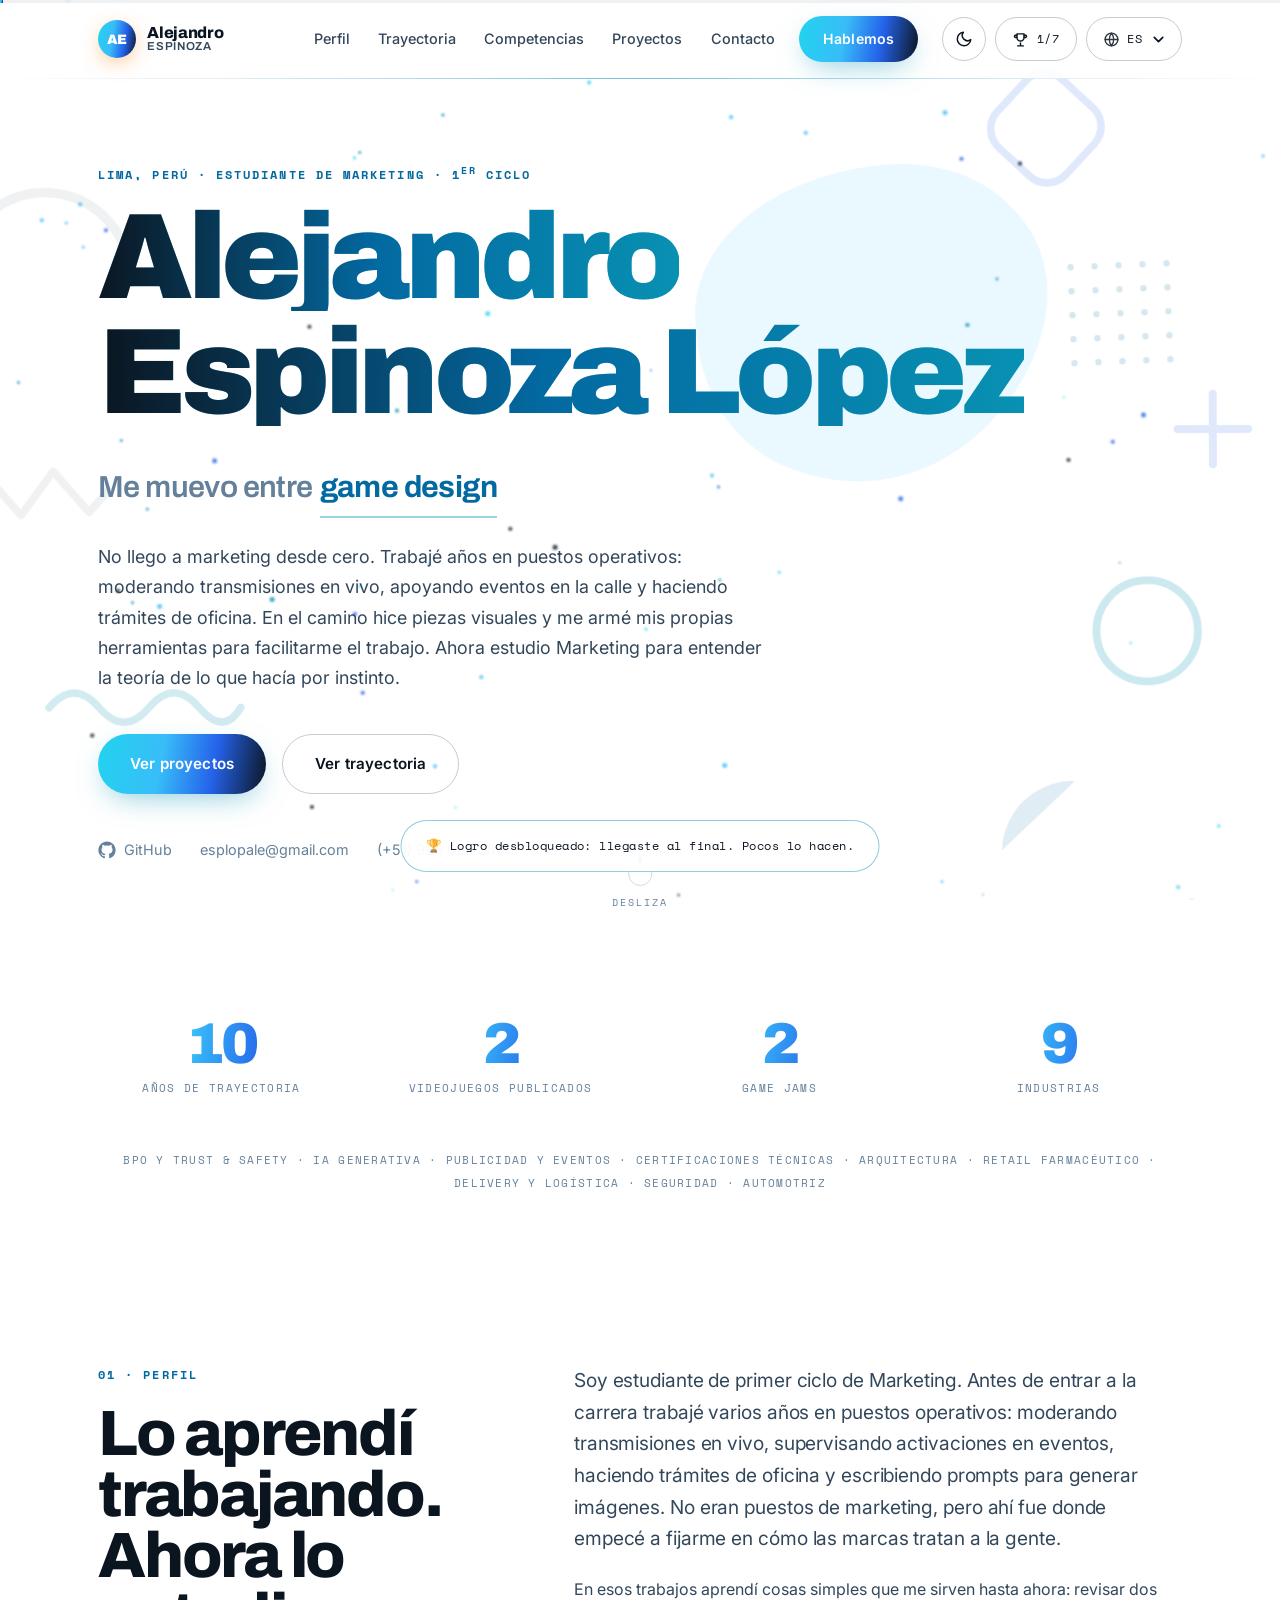
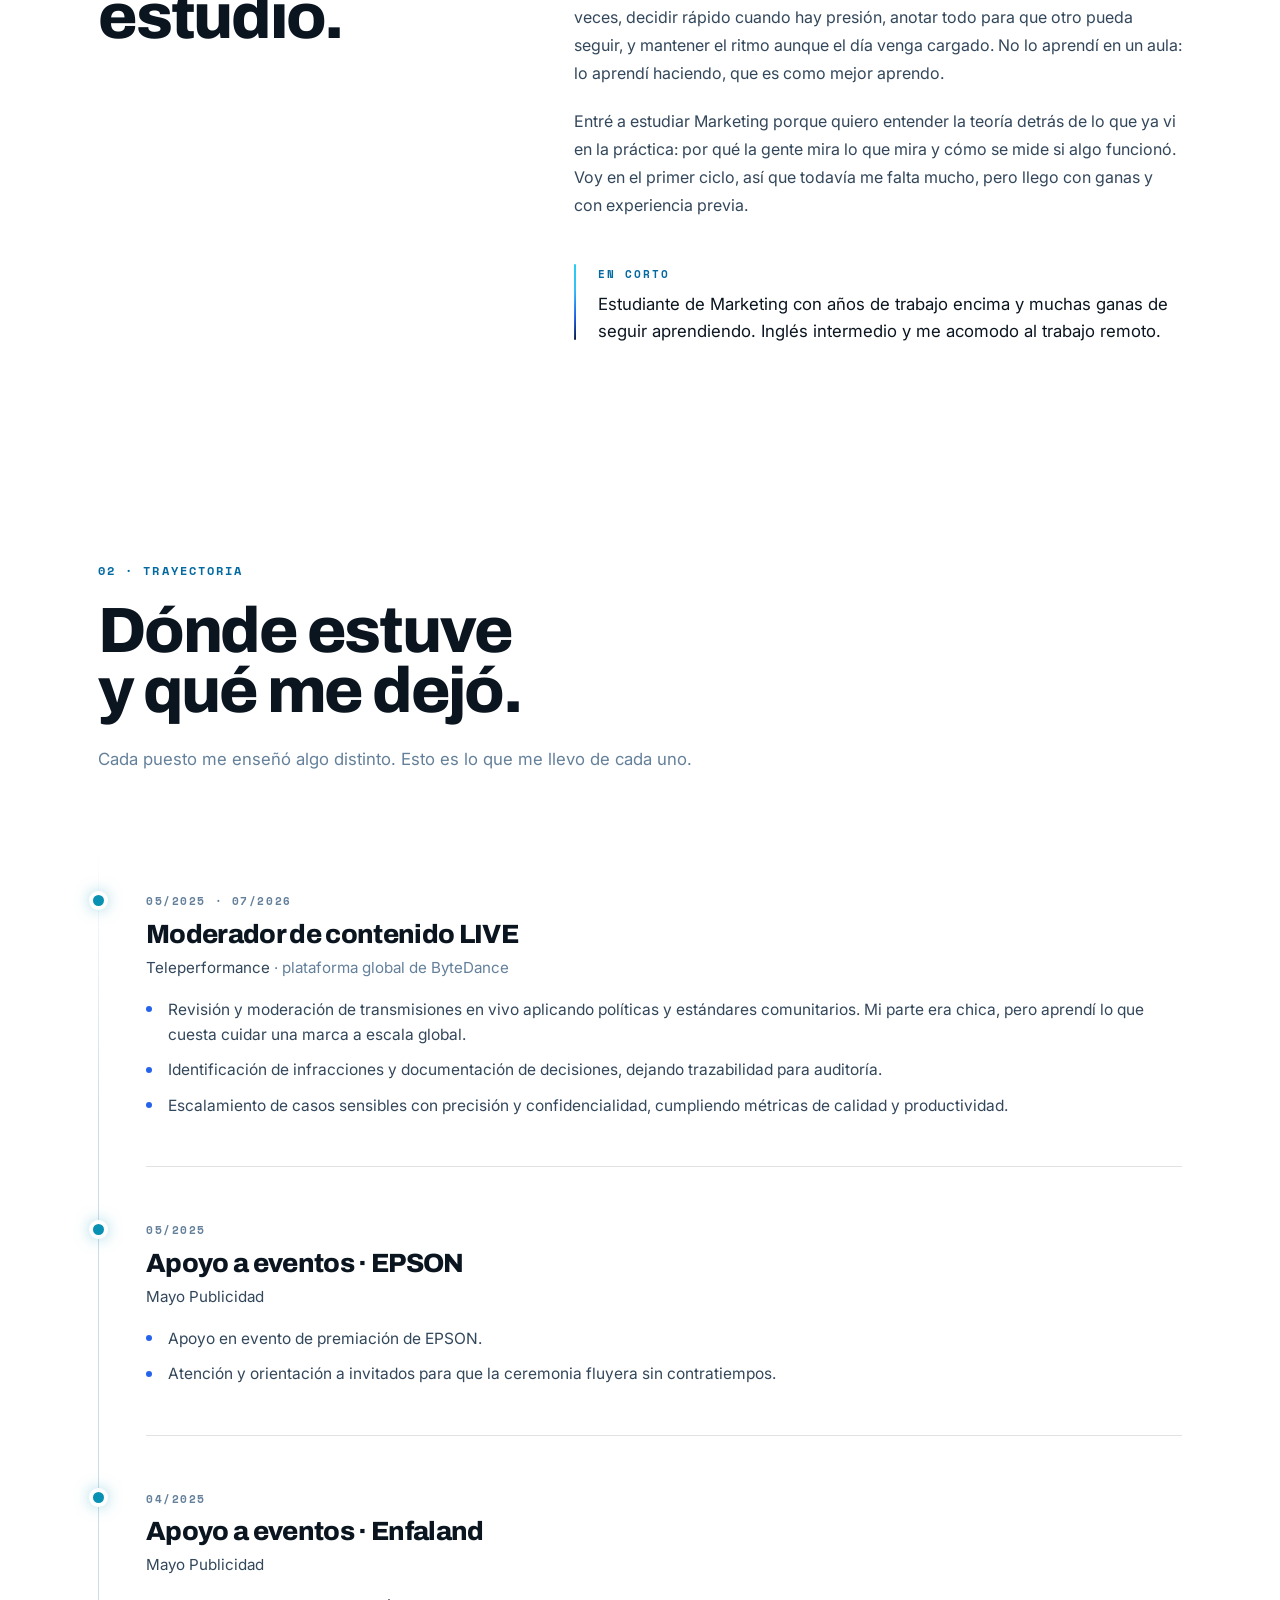
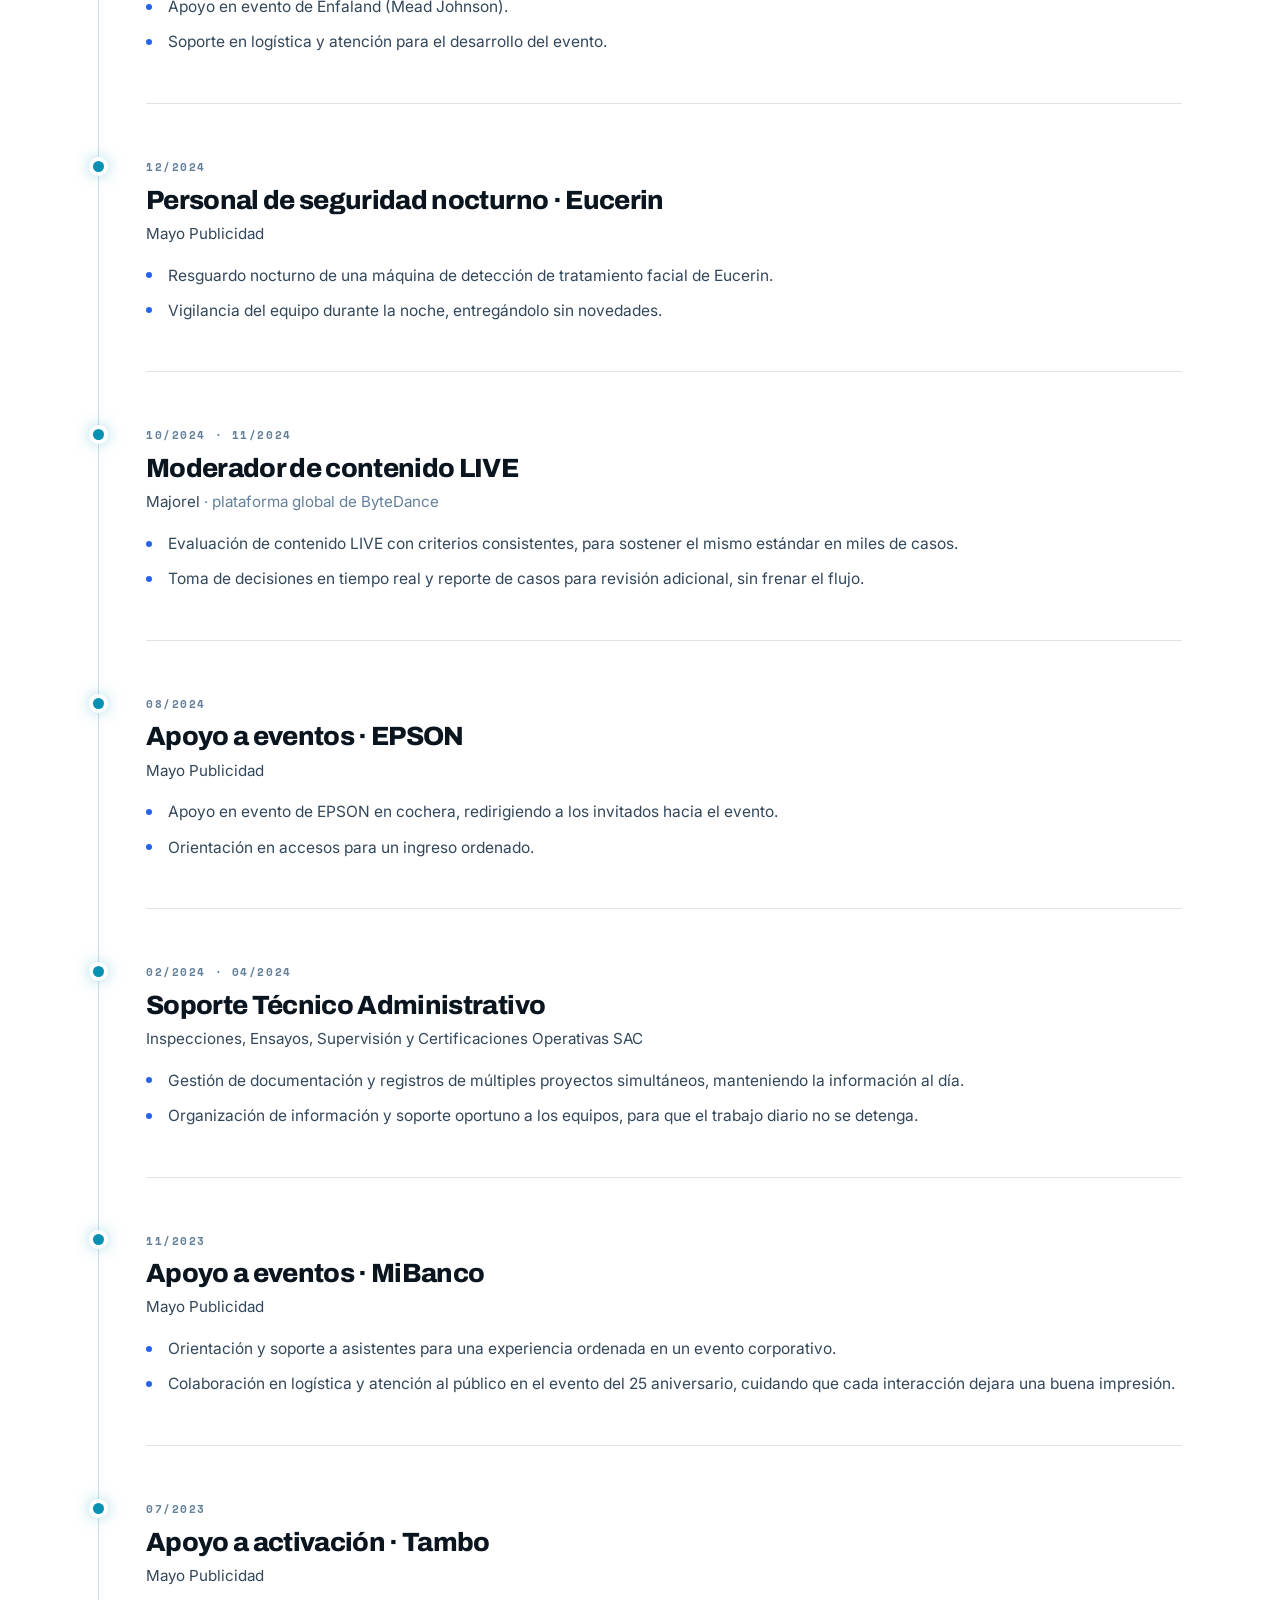
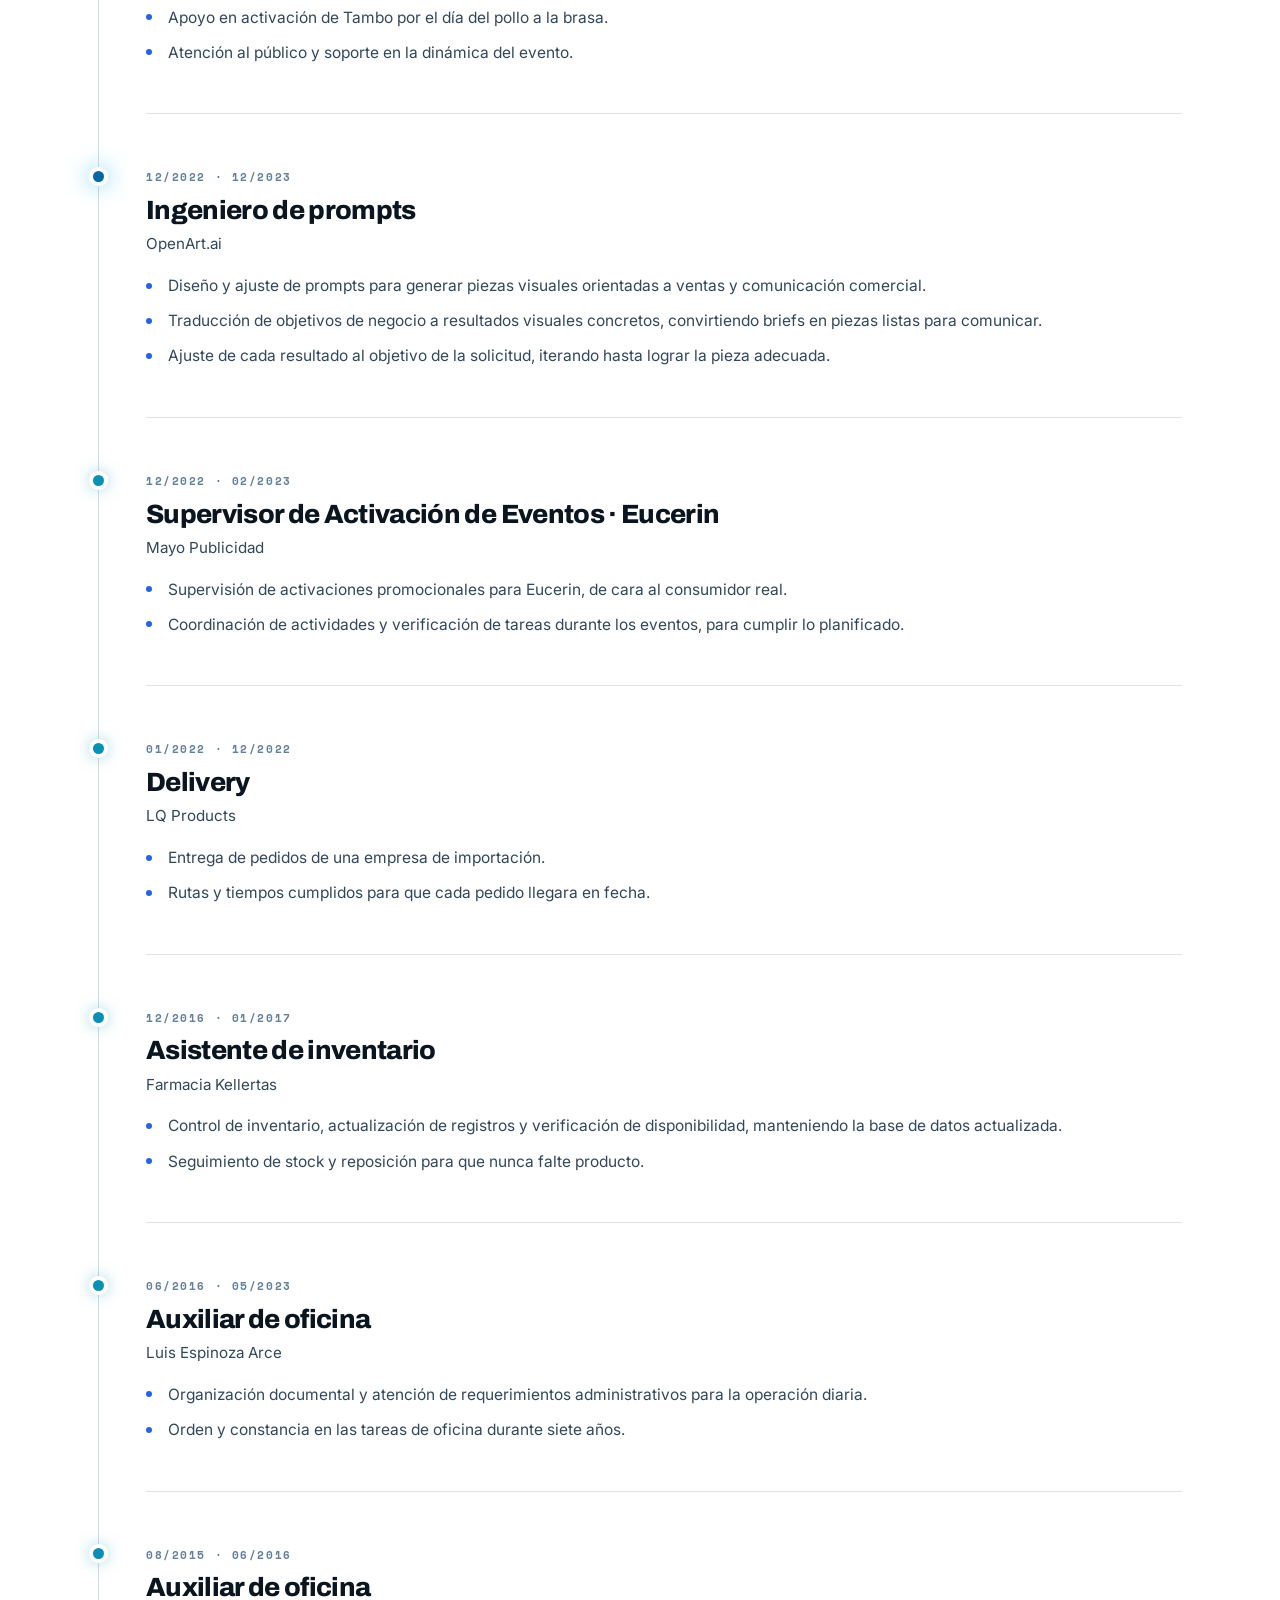
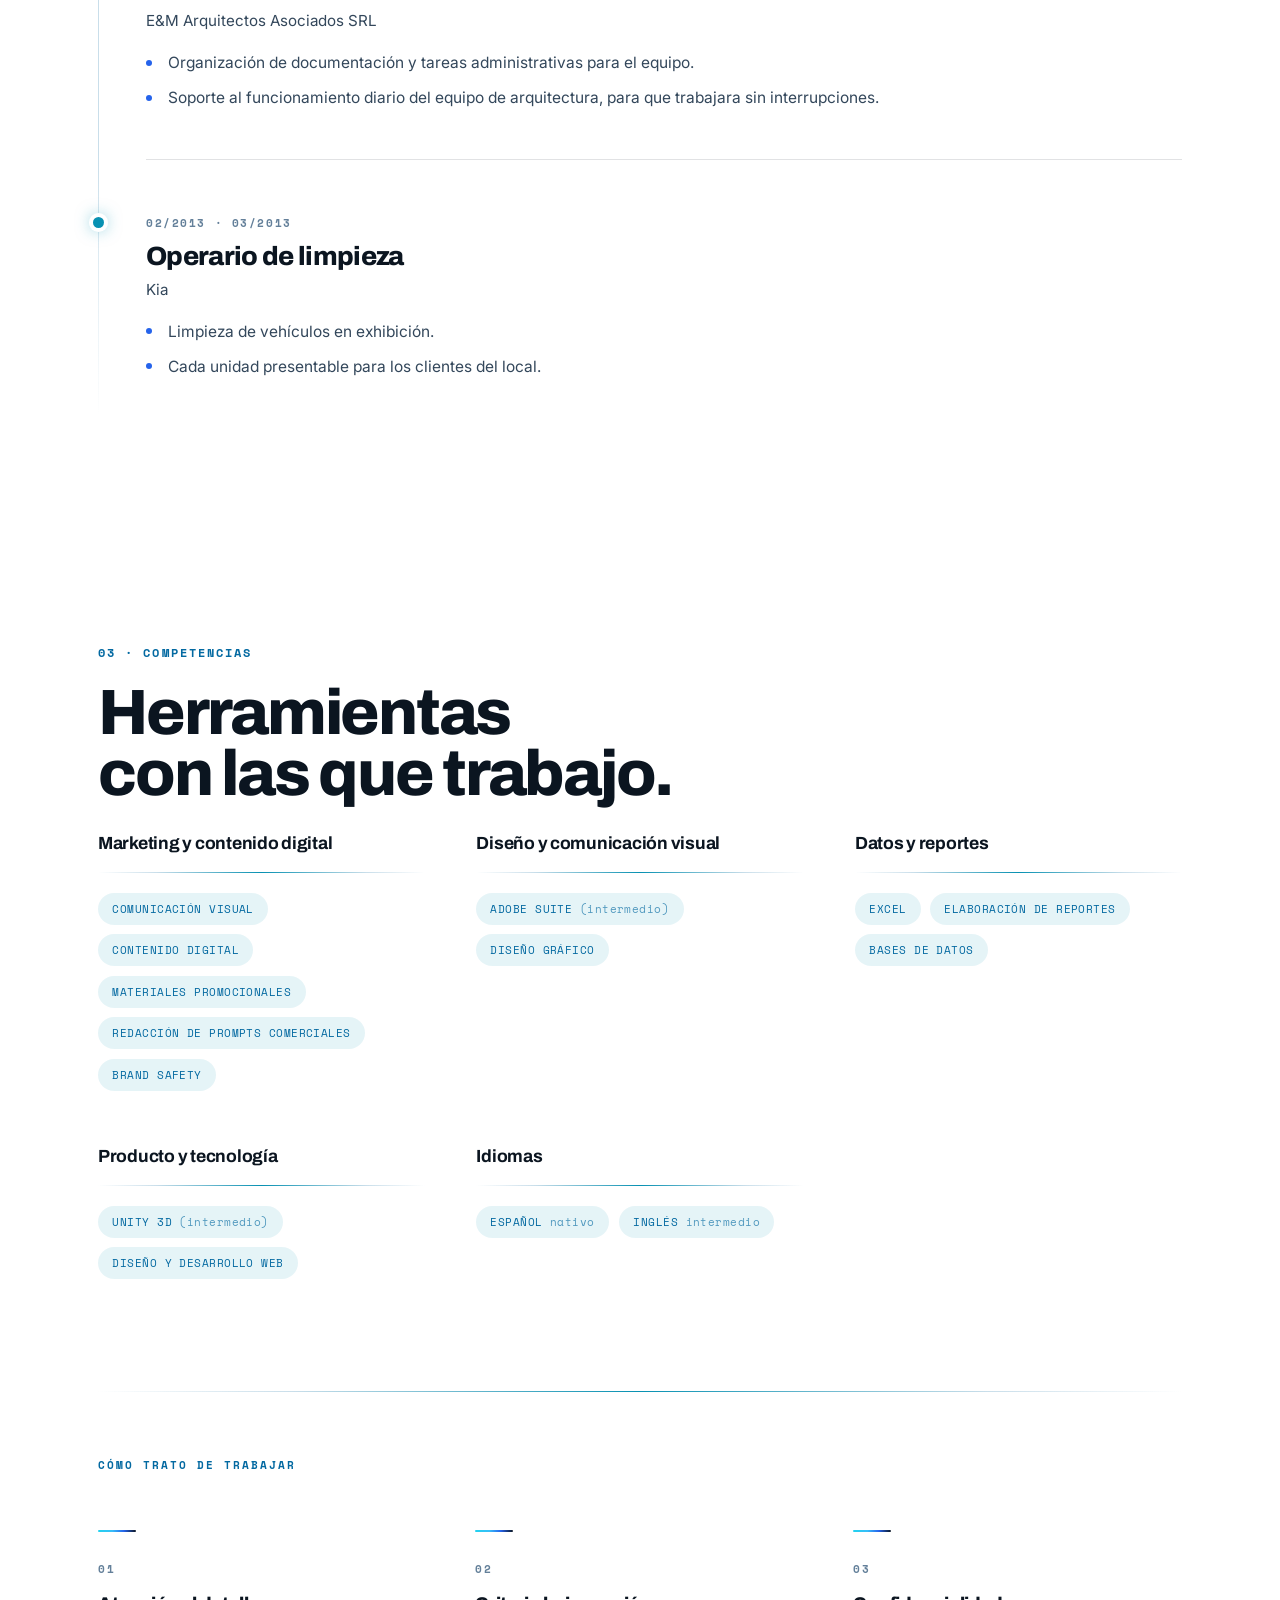
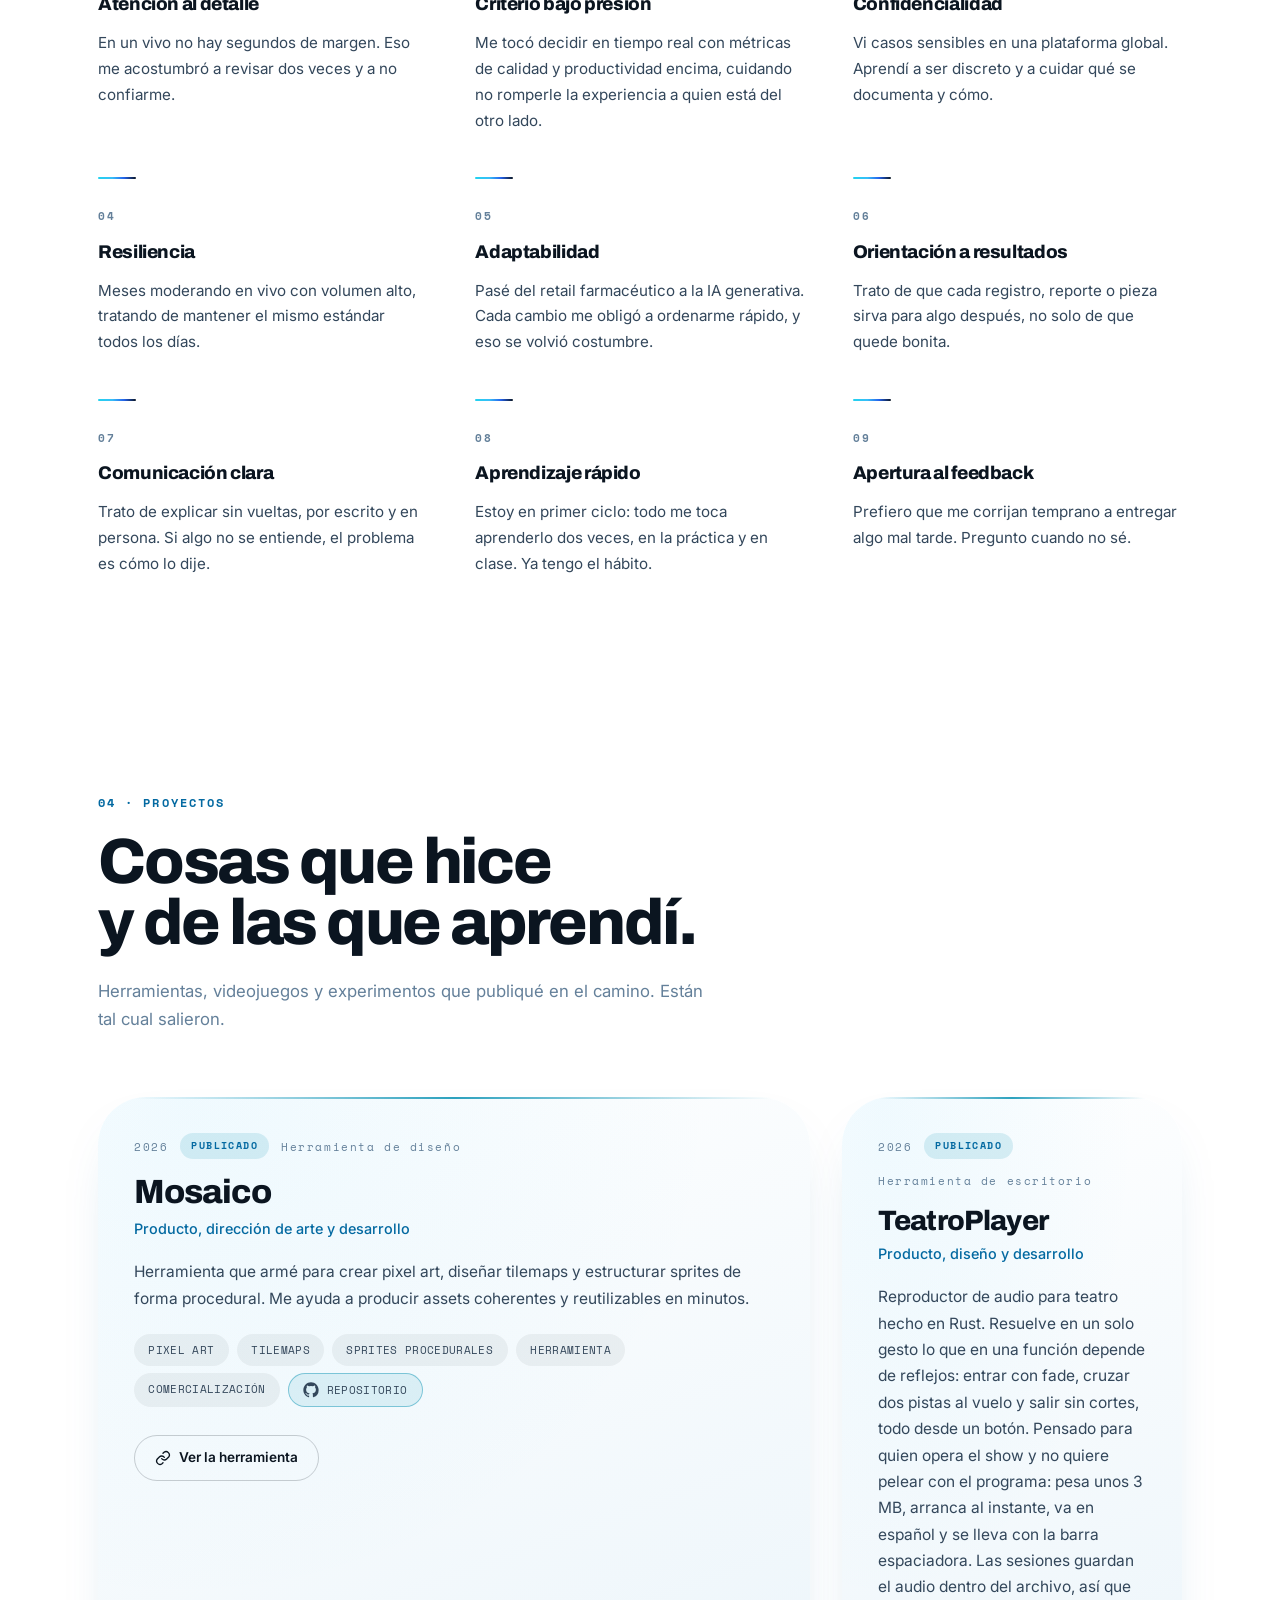
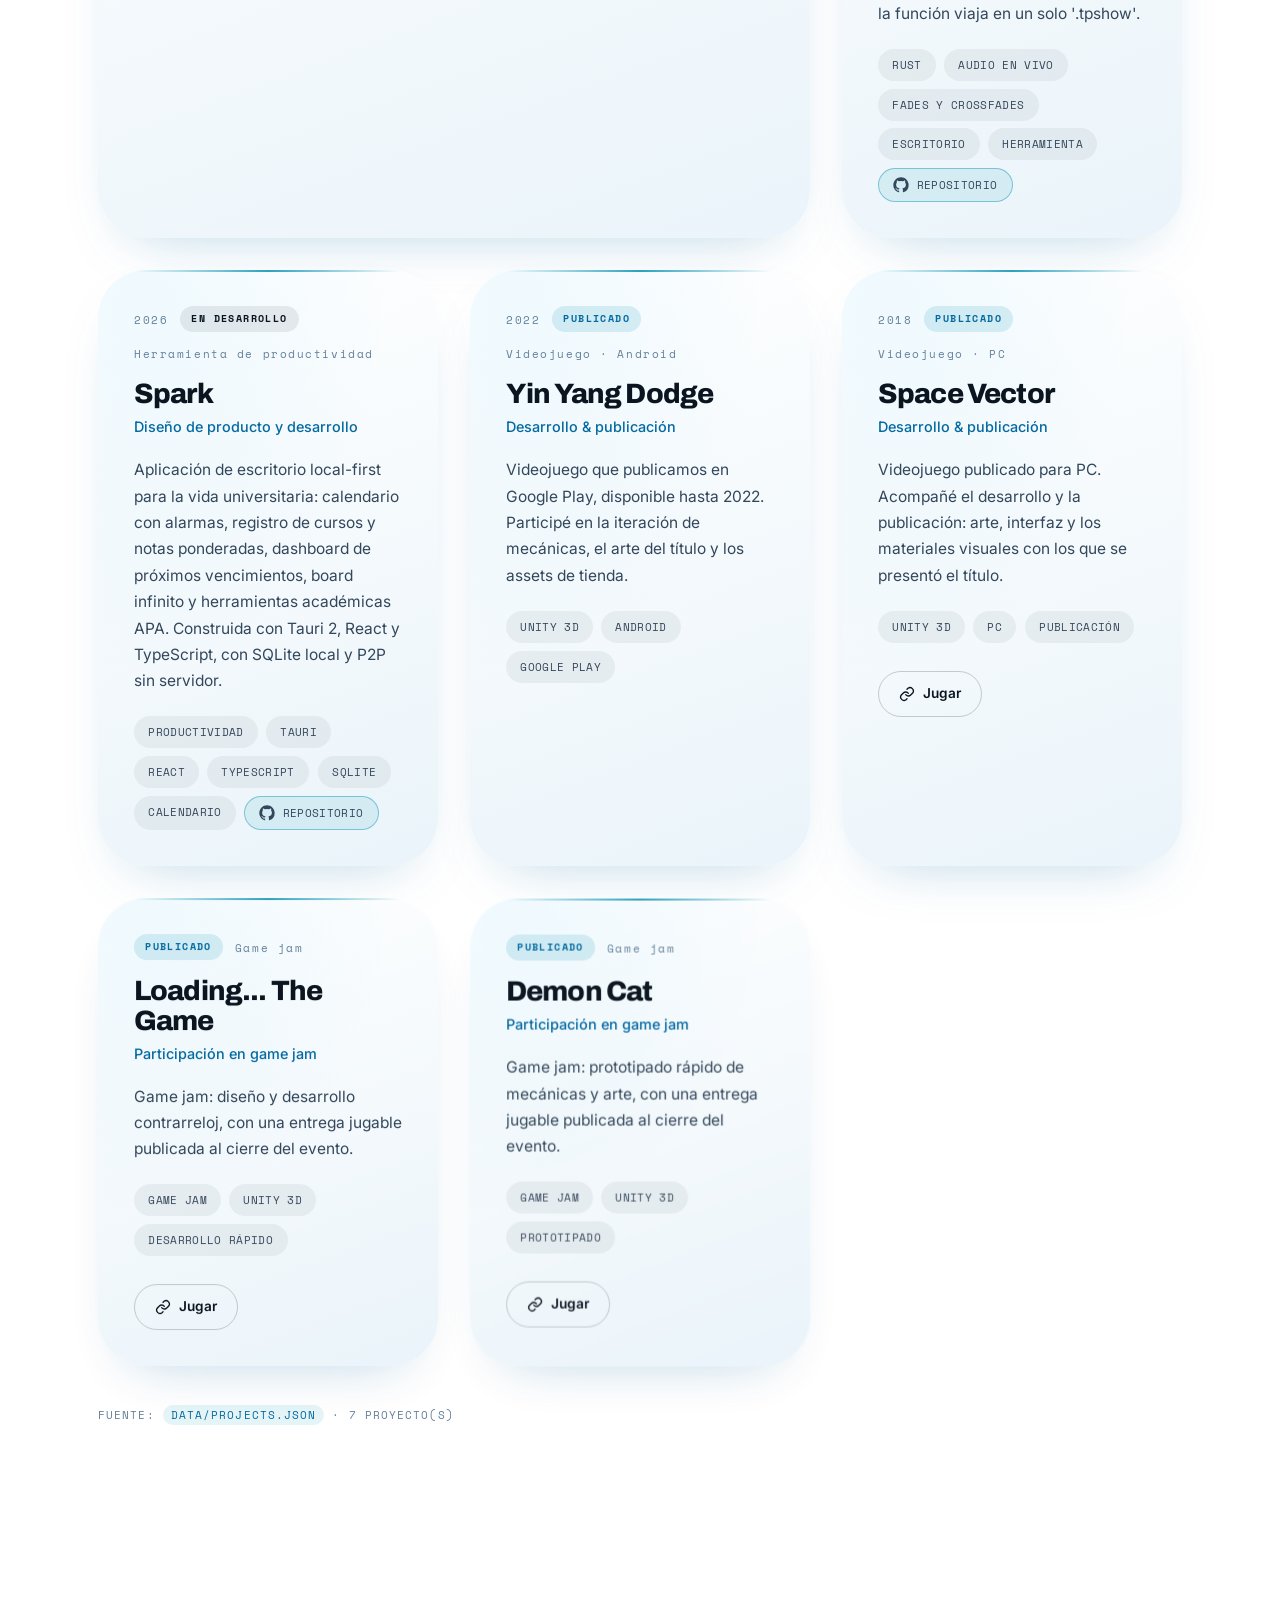
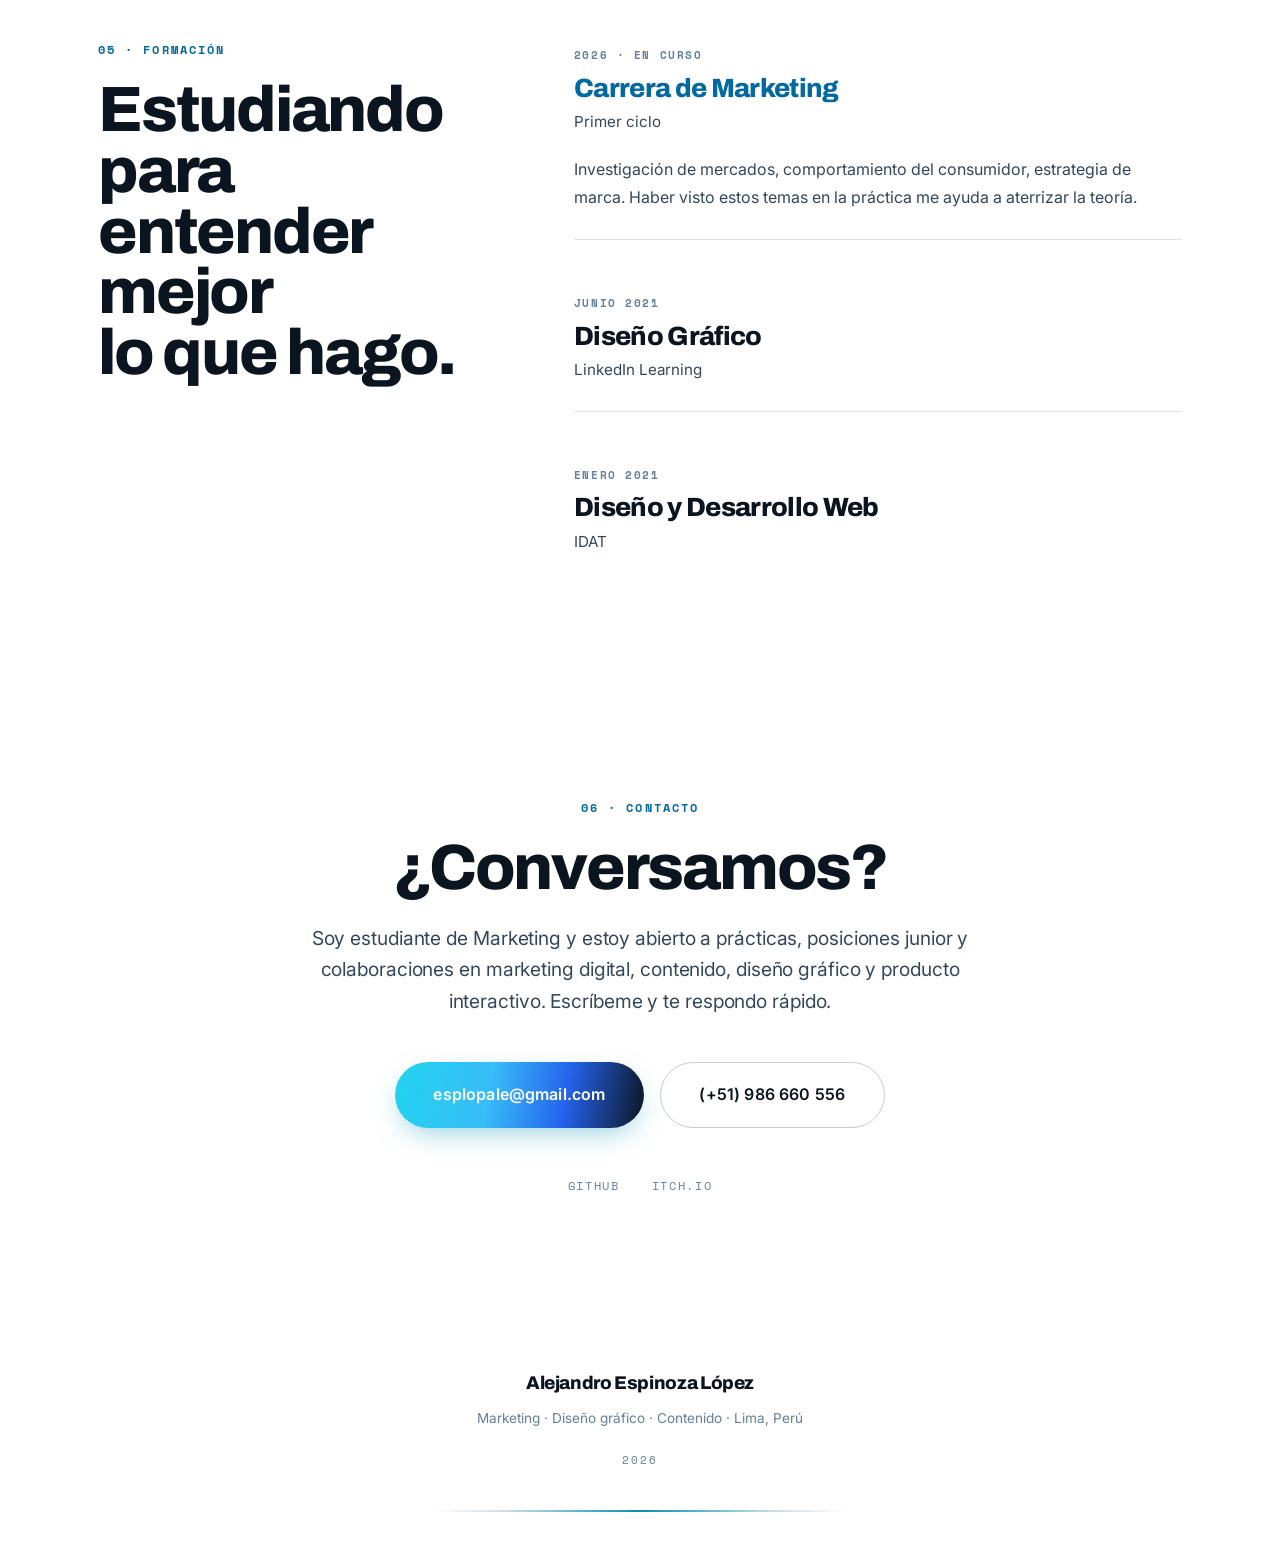
==== commit 861909b5: "Años reales trabajados: 10 sin traslapes" ====
--- a/index.html
+++ b/index.html
@@ -196,7 +196,7 @@
 <!-- ░░ MÉTRICAS ░░ -->
 <section class="metrics" aria-label="Cifras clave" data-i18n-attr="aria-label:metrics.a11y">
   <div class="wrap metrics-grid">
-    <div class="metric"><span class="metric-num" data-count="13">0</span><span class="metric-label" data-i18n="metrics.years">Años de trayectoria</span></div>
+    <div class="metric"><span class="metric-num" data-count="10">0</span><span class="metric-label" data-i18n="metrics.years">Años de trayectoria</span></div>
     <div class="metric"><span class="metric-num" data-count="2">0</span><span class="metric-label" data-i18n="metrics.games">Videojuegos publicados</span></div>
     <div class="metric"><span class="metric-num" data-count="2">0</span><span class="metric-label" data-i18n="metrics.jams">Game jams</span></div>
     <div class="metric"><span class="metric-num" data-count="9">0</span><span class="metric-label" data-i18n="metrics.industries">Industrias</span></div>
